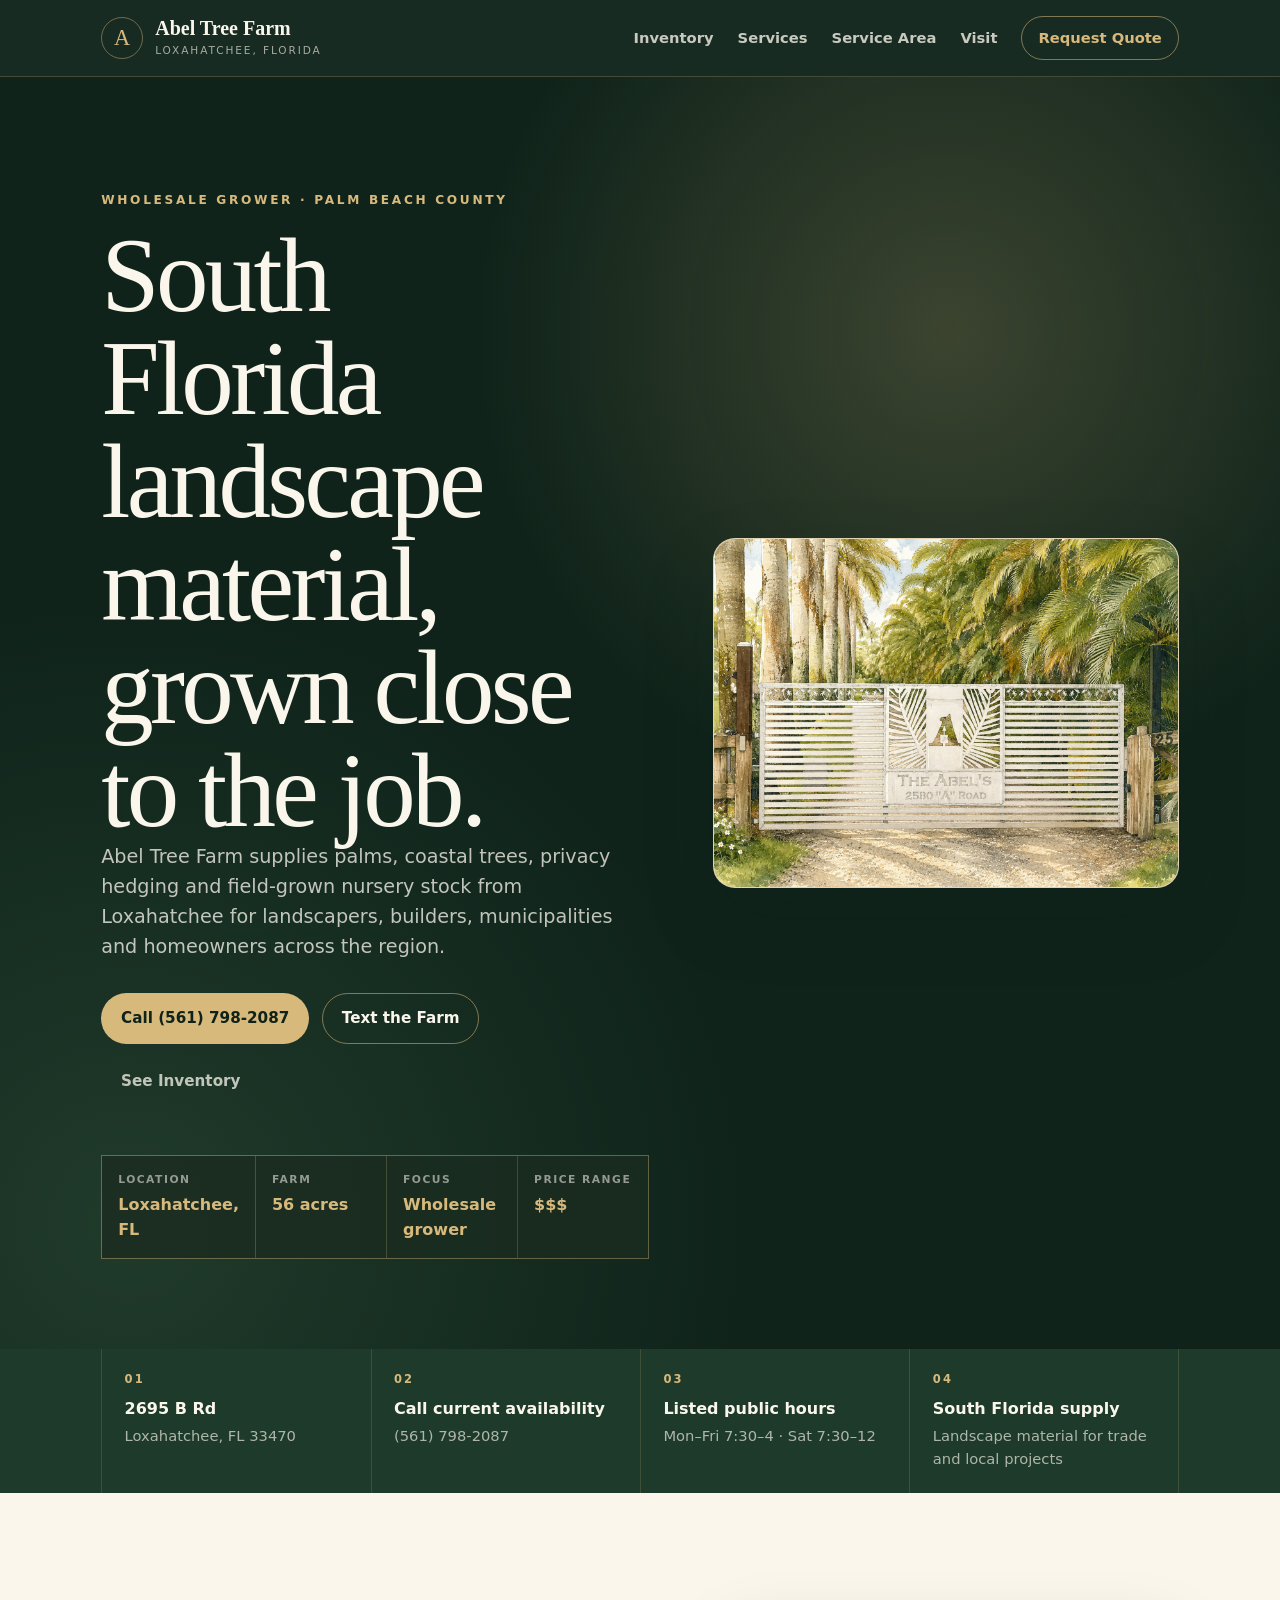
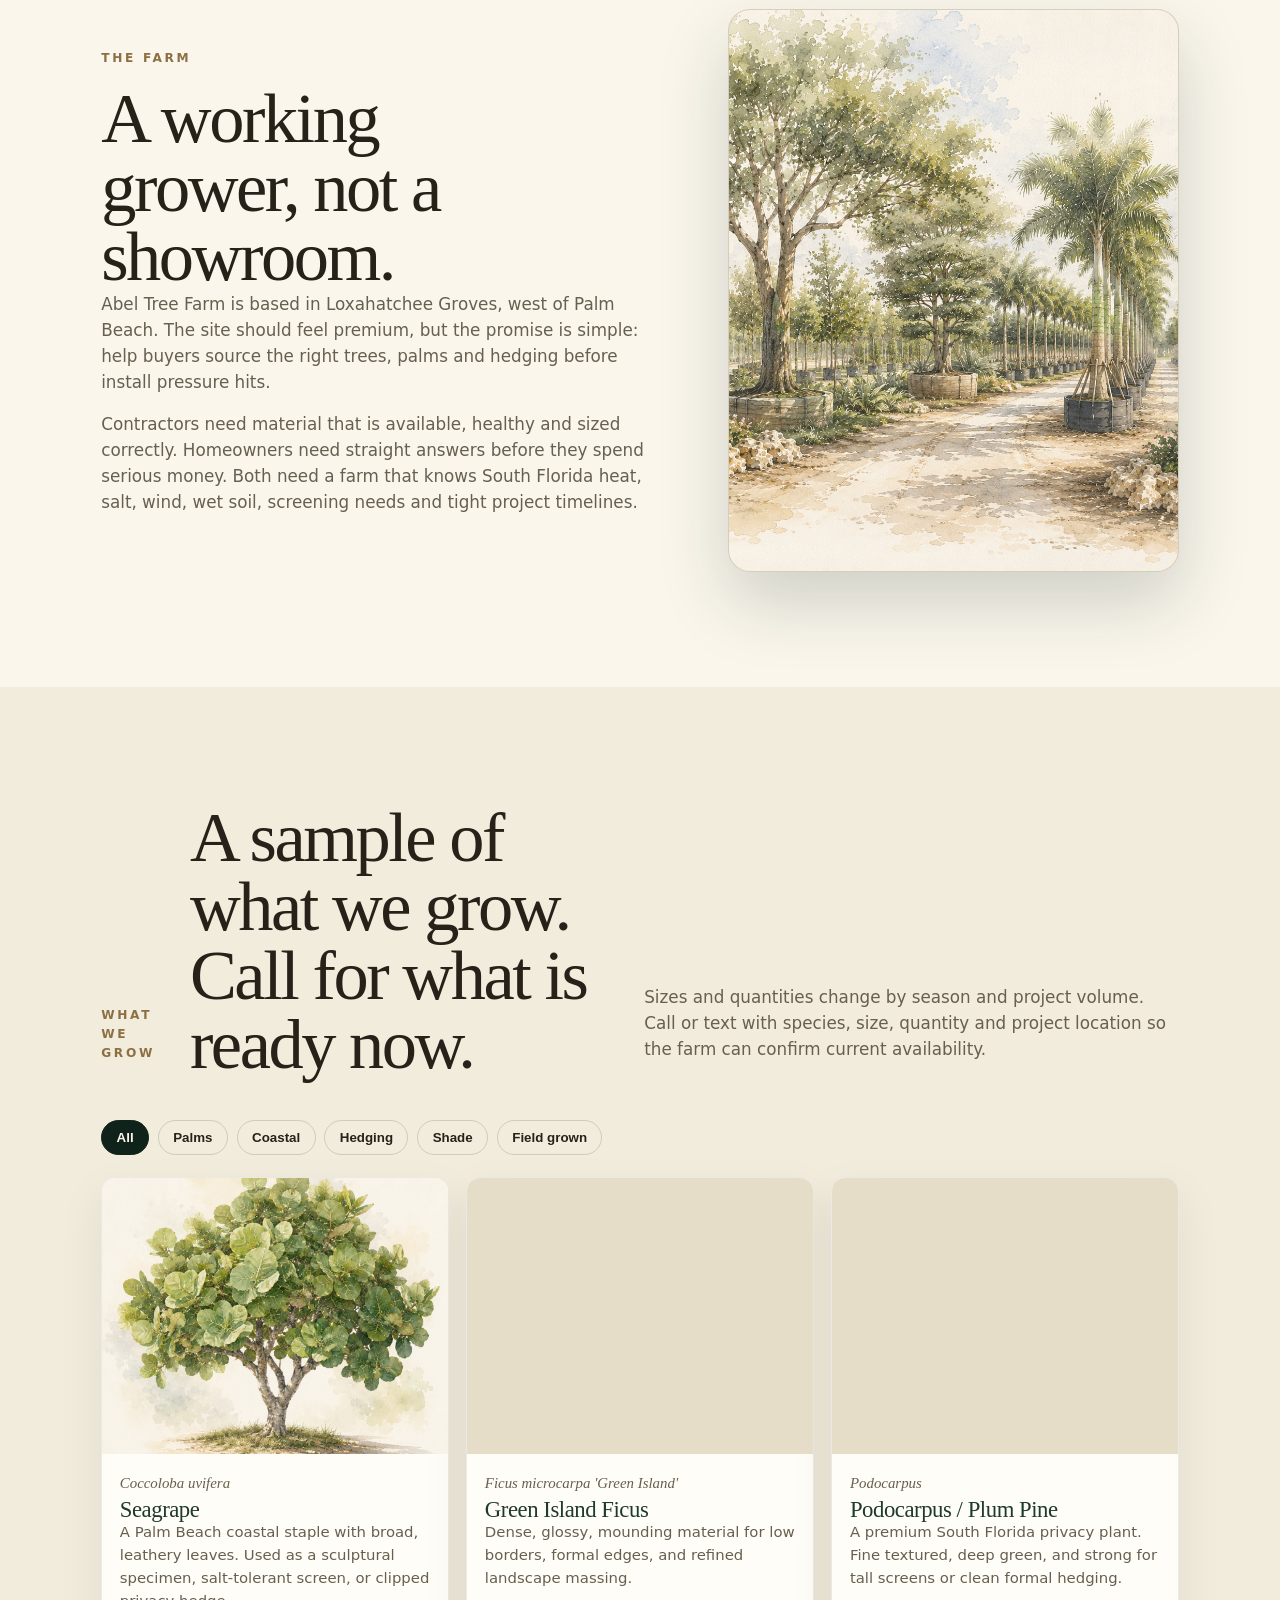
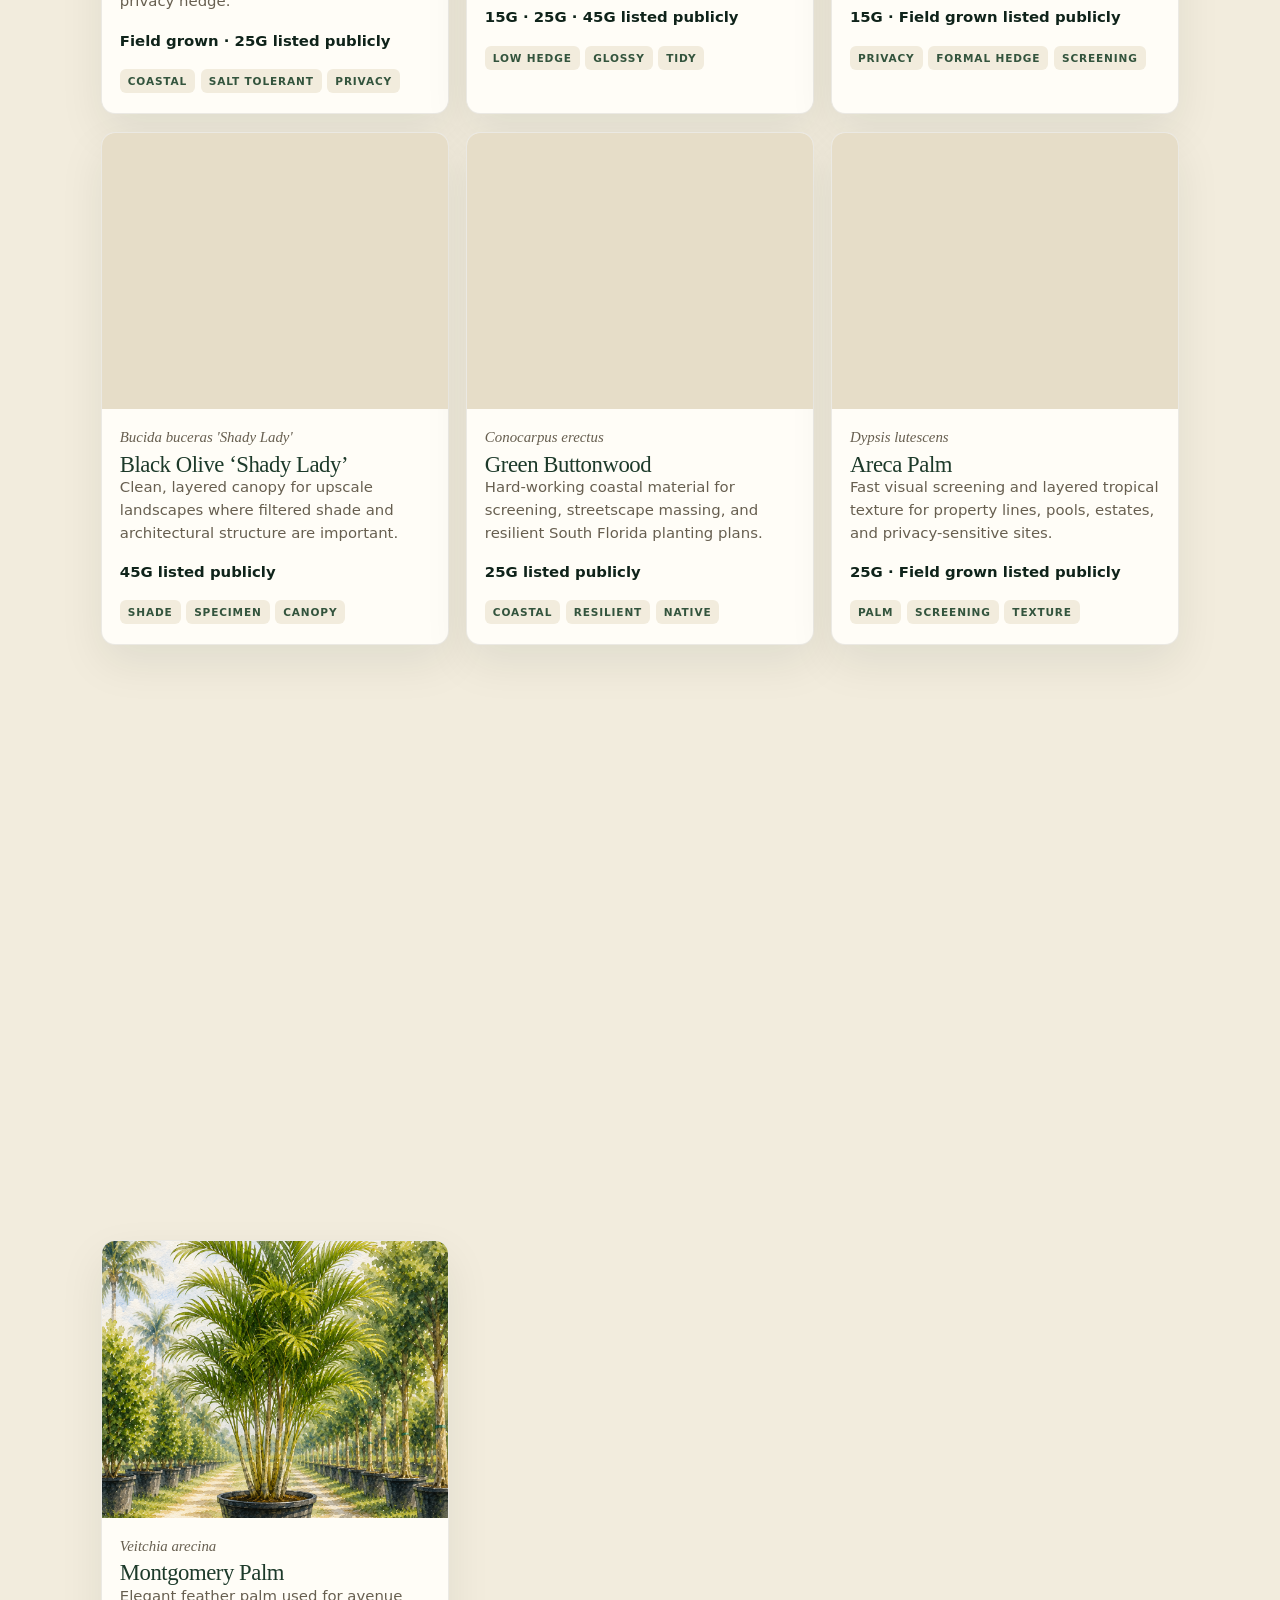
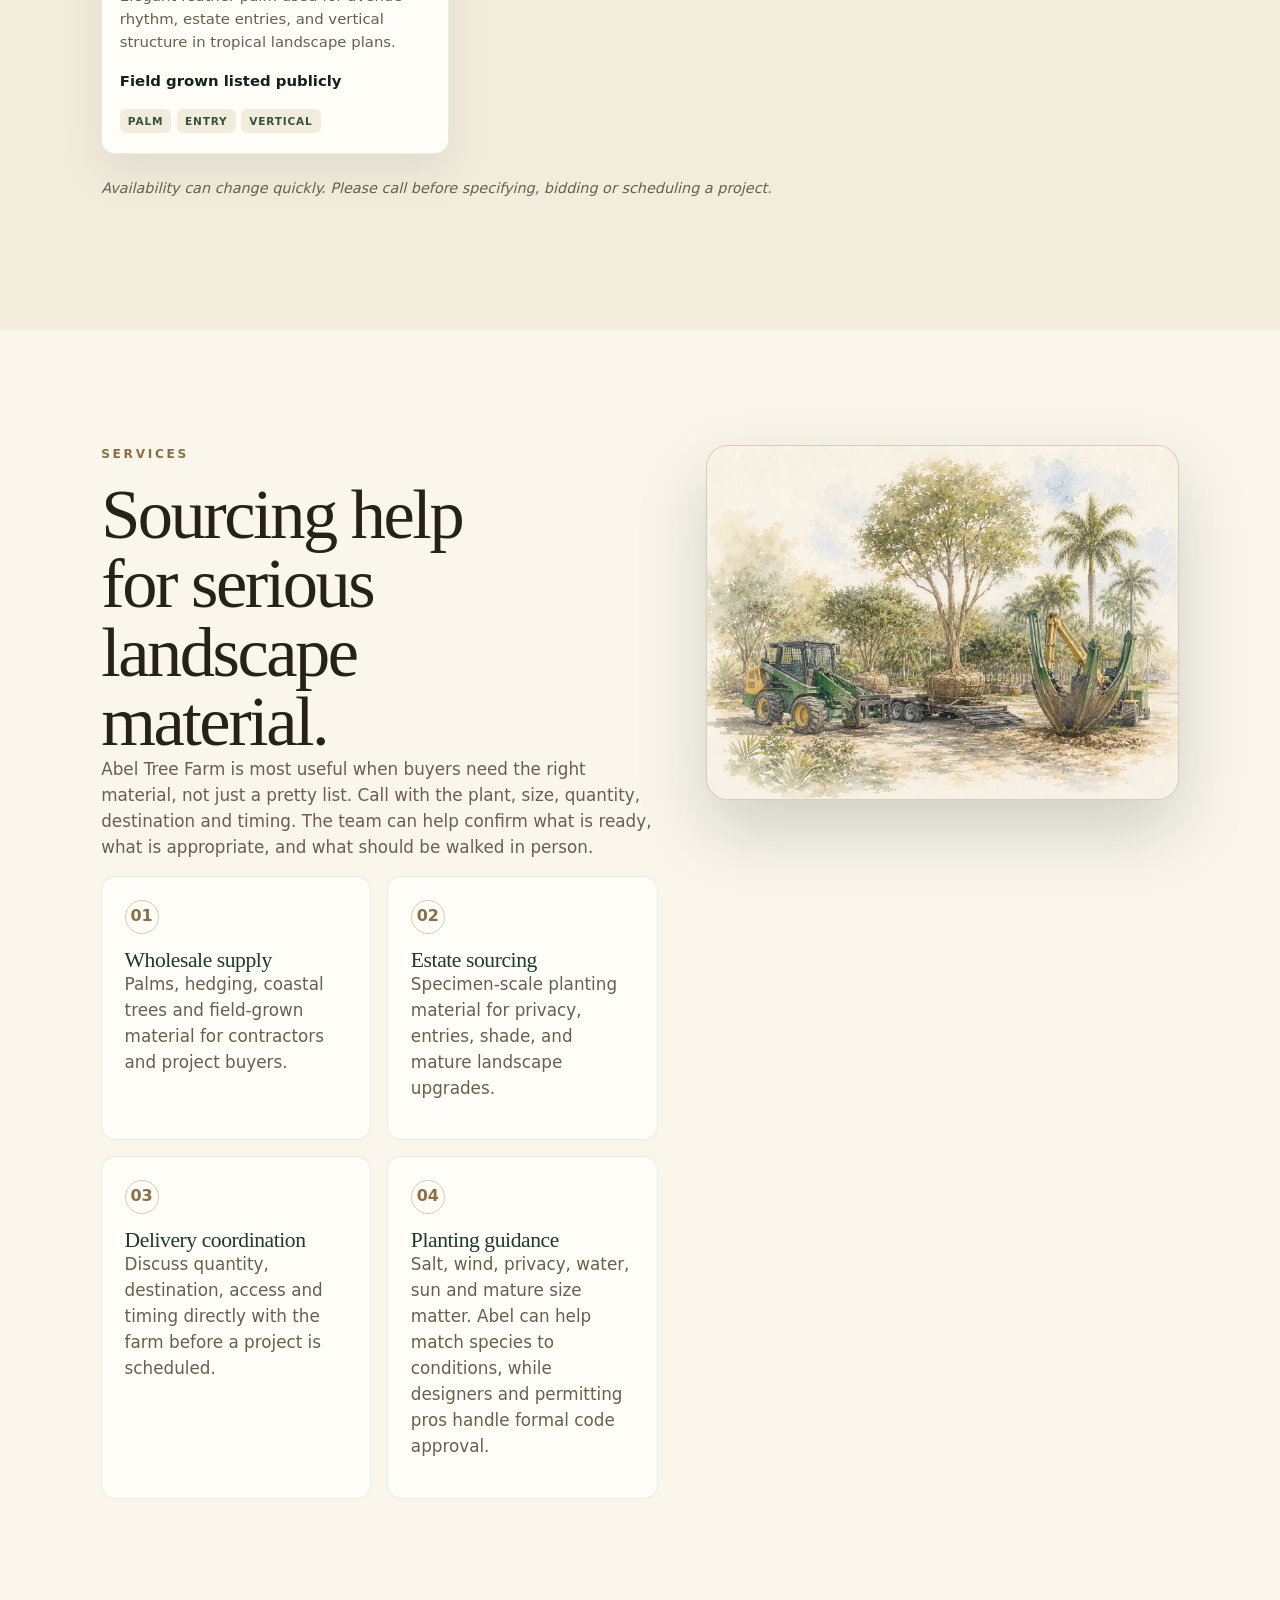
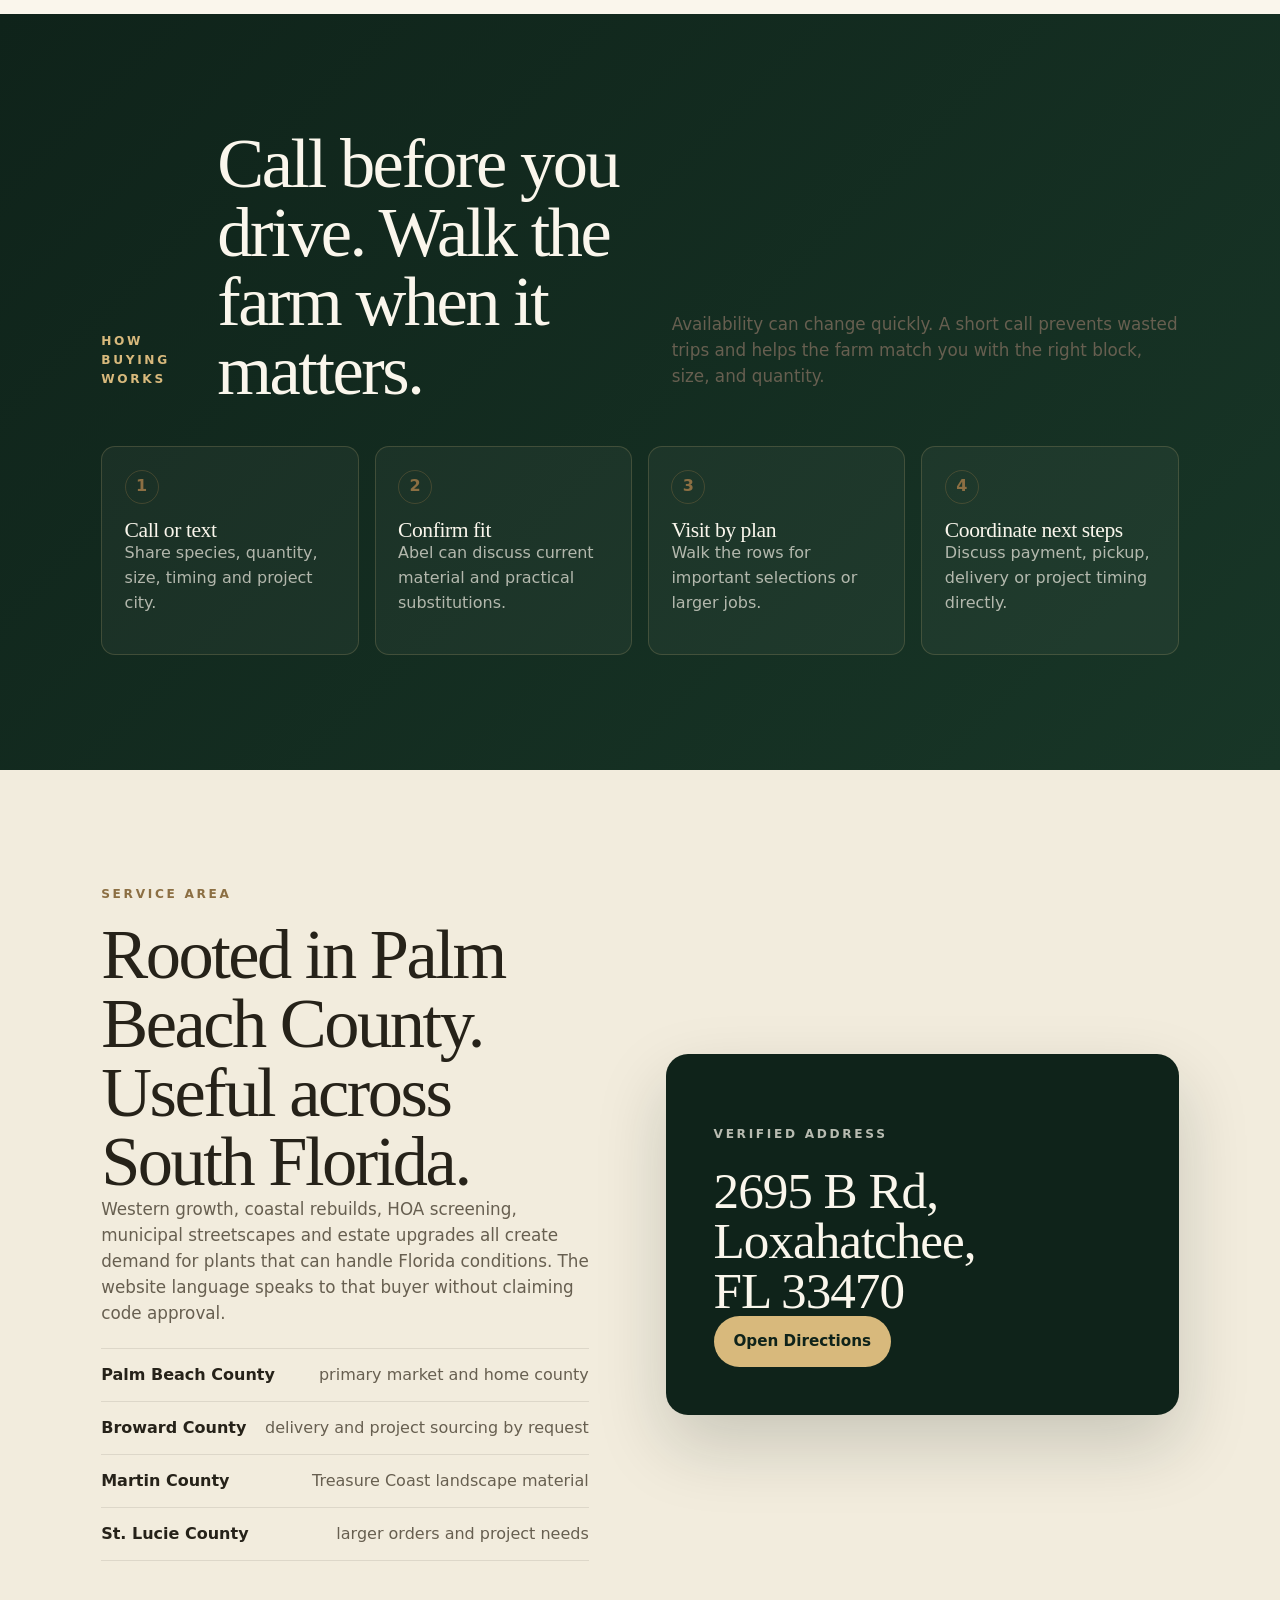
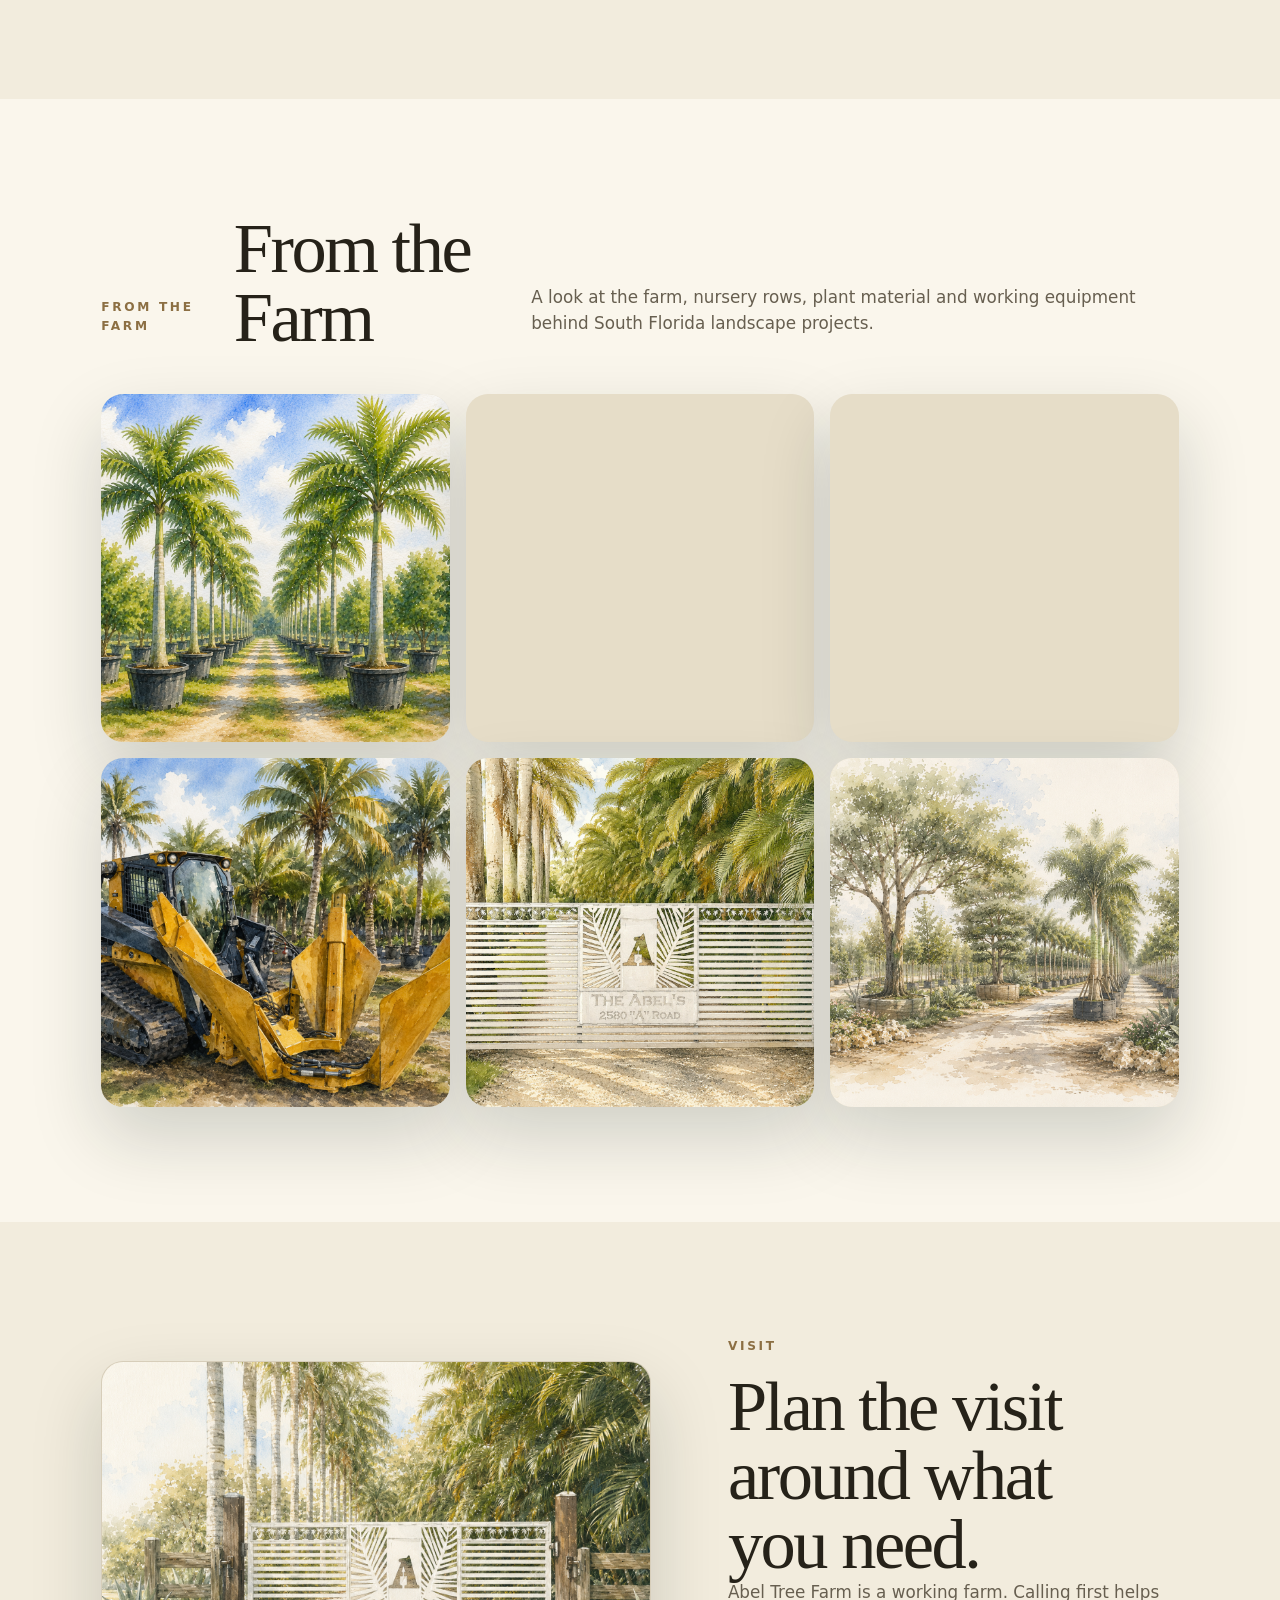
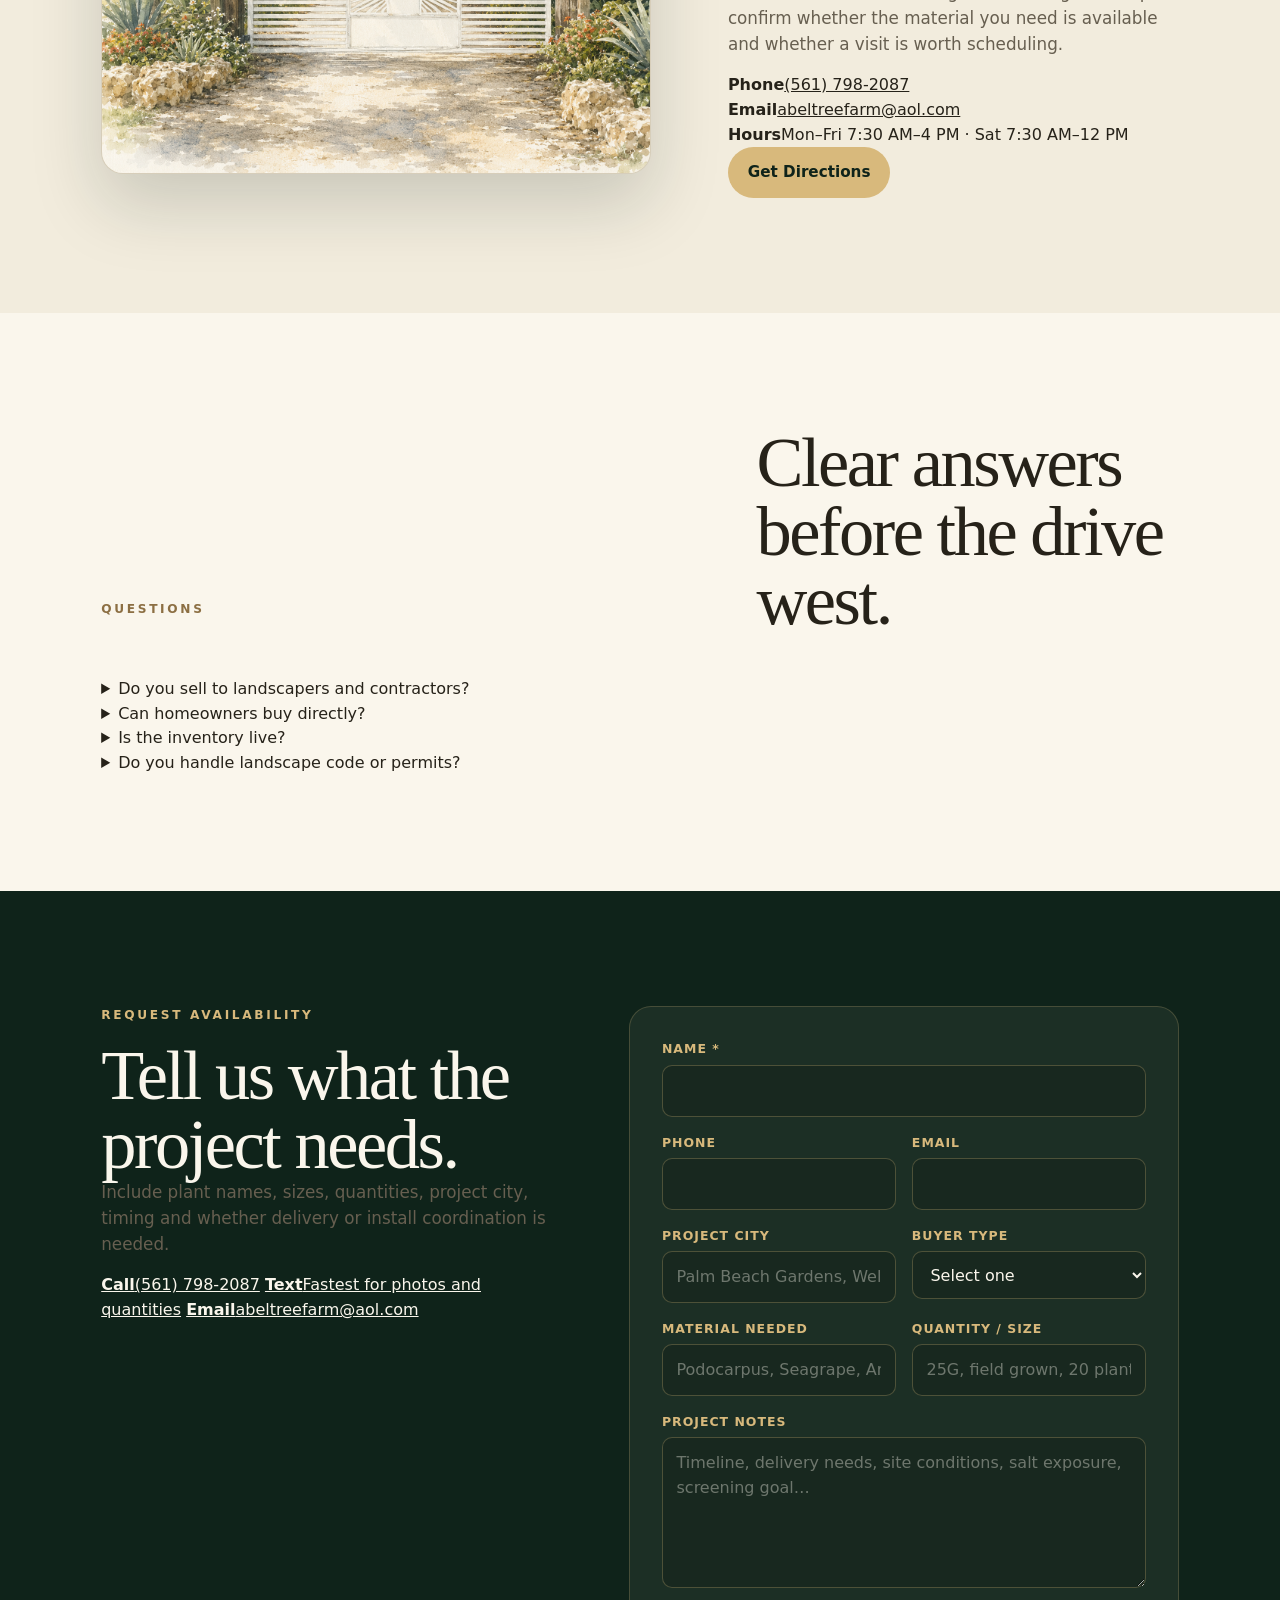
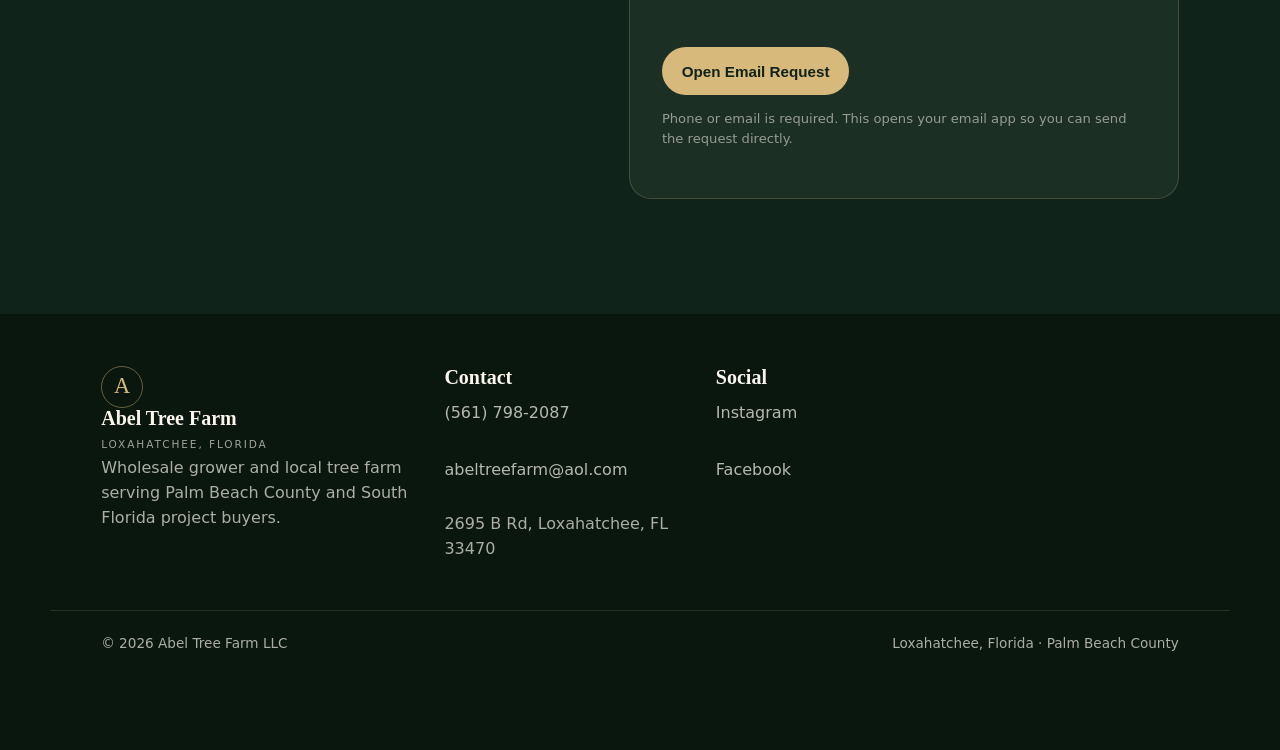
==== index.html @ f7f0ae2e "Update site with approved watercolor image set" ====
<!doctype html>
<html lang="en">
<head>
  <meta charset="utf-8">
  <meta name="viewport" content="width=device-width, initial-scale=1">
  <title>Abel Tree Farm | Wholesale Tree Farm & Landscape Material in Palm Beach County</title>
  <meta name="description" content="Abel Tree Farm is a Loxahatchee, Florida tree farm and wholesale grower supplying South Florida landscape material, palms, Seagrape, Podocarpus, Green Island Ficus, Buttonwood, Areca and more.">
  <meta name="theme-color" content="#0f231a">
  <link rel="canonical" href="https://www.abeltreefarm.com/">
  <meta property="og:type" content="website">
  <meta property="og:title" content="Abel Tree Farm — Wholesale Grower in Palm Beach County">
  <meta property="og:description" content="South Florida landscape material, field-grown trees, palms, privacy hedging and coastal planting stock from Loxahatchee, Florida.">
  <meta property="og:url" content="https://www.abeltreefarm.com/">
  <meta property="og:site_name" content="Abel Tree Farm">
  <meta property="og:image" content="https://www.abeltreefarm.com/images/draft-gallery-actual-gate-watercolor-v2.png">
  <meta property="og:image:width" content="1536">
  <meta property="og:image:height" content="1024">
  <meta name="twitter:card" content="summary_large_image">
  <link rel="icon" href="data:image/svg+xml,%3Csvg xmlns='http://www.w3.org/2000/svg' viewBox='0 0 64 64'%3E%3Crect width='64' height='64' rx='14' fill='%230f231a'/%3E%3Cpath d='M32 10c-8 8-10 17-7 25-6-4-13-2-17 3 7 1 12 5 14 10-7 0-13 4-16 10 10 1 18-2 24-8v10h5V50c6 6 14 9 24 8-3-6-9-10-16-10 2-5 7-9 14-10-4-5-11-7-17-3 3-8 1-17-8-25z' fill='%23d8b97c'/%3E%3C/svg%3E">
  <link rel="stylesheet" href="css/styles.css">
  <script type="application/ld+json">
[
  {
    "@context": "https://schema.org",
    "@type": "GardenStore",
    "name": "Abel Tree Farm",
    "legalName": "Abel Tree Farm LLC",
    "description": "Wholesale grower and local tree farm in Loxahatchee, Florida, supplying South Florida landscape material including palms, Seagrape, Green Island Ficus, Podocarpus, Black Olive, Buttonwood and other nursery stock. Call for current availability and sizes.",
    "url": "https://www.abeltreefarm.com/",
    "telephone": "+15617982087",
    "email": "abeltreefarm@aol.com",
    "priceRange": "$$$",
    "image": "https://www.abeltreefarm.com/images/draft-gallery-actual-gate-watercolor-v2.png",
    "address": {
      "@type": "PostalAddress",
      "streetAddress": "2695 B Rd",
      "addressLocality": "Loxahatchee",
      "addressRegion": "FL",
      "postalCode": "33470",
      "addressCountry": "US"
    },
    "geo": {
      "@type": "GeoCoordinates",
      "latitude": 26.716833,
      "longitude": -80.2914009
    },
    "openingHoursSpecification": [
      {
        "@type": "OpeningHoursSpecification",
        "dayOfWeek": [
          "Monday",
          "Tuesday",
          "Wednesday",
          "Thursday",
          "Friday"
        ],
        "opens": "07:30",
        "closes": "16:00"
      },
      {
        "@type": "OpeningHoursSpecification",
        "dayOfWeek": "Saturday",
        "opens": "07:30",
        "closes": "12:00"
      }
    ],
    "areaServed": [
      "Palm Beach County",
      "Broward County",
      "Martin County",
      "St. Lucie County",
      "South Florida"
    ],
    "sameAs": [
      "https://instagram.com/abeltreefarm",
      "https://www.facebook.com/profile.php?id=100066695918594"
    ]
  },
  {
    "@context": "https://schema.org",
    "@type": "FAQPage",
    "mainEntity": [
      {
        "@type": "Question",
        "name": "Do you sell to landscapers and contractors?",
        "acceptedAnswer": {
          "@type": "Answer",
          "text": "Yes. Abel Tree Farm is positioned for trade buyers who need reliable South Florida landscape material, field-grown stock, hedging and palms. Call with species, size, quantity and project location for current availability."
        }
      },
      {
        "@type": "Question",
        "name": "Can homeowners buy directly from Abel Tree Farm?",
        "acceptedAnswer": {
          "@type": "Answer",
          "text": "Homeowners can call the farm to discuss what they need and schedule a visit. Availability changes by season and project volume."
        }
      },
      {
        "@type": "Question",
        "name": "What areas do you serve?",
        "acceptedAnswer": {
          "@type": "Answer",
          "text": "The farm is based in Palm Beach County and serves Palm Beach, Broward, Martin and St. Lucie counties. Larger orders may be discussed directly with the farm."
        }
      },
      {
        "@type": "Question",
        "name": "Is the inventory on the website live?",
        "acceptedAnswer": {
          "@type": "Answer",
          "text": "No. The website shows representative publicly listed material and categories. Current sizes, quantities and pricing should be confirmed by phone before planning an install."
        }
      }
    ]
  }
]
  </script>
</head>
<body>
  <a class="skip" href="#main">Skip to content</a>
  <header class="site-header" data-header>
    <div class="nav-shell">
      <a class="brand" href="#top" aria-label="Abel Tree Farm home">
        <span class="brand-mark" aria-hidden="true">A</span>
        <span><strong>Abel Tree Farm</strong><small>Loxahatchee, Florida</small></span>
      </a>
      <button class="menu-toggle" type="button" aria-expanded="false" aria-controls="primary-menu"><span></span><span></span><span></span><span class="sr-only">Menu</span></button>
      <nav id="primary-menu" class="primary-nav" aria-label="Primary navigation">
        <a href="#grow">Inventory</a>
        <a href="#services">Services</a>
        <a href="#area">Service Area</a>
        <a href="#visit">Visit</a>
        <a href="#contact" class="nav-cta">Request Quote</a>
      </nav>
    </div>
  </header>

  <main id="main">
    <section id="top" class="hero section-dark">
      <div class="container hero-grid">
        <div class="hero-copy reveal">
          <p class="eyebrow">Wholesale grower · Palm Beach County</p>
          <h1>South Florida landscape material, grown close to the job.</h1>
          <p class="lede">Abel Tree Farm supplies palms, coastal trees, privacy hedging and field-grown nursery stock from Loxahatchee for landscapers, builders, municipalities and homeowners across the region.</p>
          <div class="cta-row">
            <a class="btn btn-primary" href="tel:+15617982087">Call (561) 798-2087</a>
            <a class="btn btn-outline" href="sms:+15617982087">Text the Farm</a>
            <a class="btn btn-quiet" href="#grow">See Inventory</a>
          </div>
          <dl class="hero-facts" aria-label="Farm facts">
            <div><dt>Location</dt><dd>Loxahatchee, FL</dd></div>
            <div><dt>Farm</dt><dd>56 acres</dd></div>
            <div><dt>Focus</dt><dd>Wholesale grower</dd></div>
            <div><dt>Price range</dt><dd>$$$</dd></div>
          </dl>
        </div>
        <figure class="hero-art reveal">
          <img src="images/draft-gallery-actual-gate-watercolor-v2.png" width="1536" height="1024" alt="Abel Tree Farm entrance gate surrounded by palms and tropical nursery foliage." fetchpriority="high" decoding="async">
        </figure>
      </div>
    </section>

    <section class="proof-strip" aria-label="Verified business details">
      <div class="container proof-grid">
        <div class="proof-item reveal"><span>01</span><strong>2695 B Rd</strong><p>Loxahatchee, FL 33470</p></div>
        <div class="proof-item reveal"><span>02</span><strong>Call current availability</strong><p>(561) 798-2087</p></div>
        <div class="proof-item reveal"><span>03</span><strong>Listed public hours</strong><p>Mon–Fri 7:30–4 · Sat 7:30–12</p></div>
        <div class="proof-item reveal"><span>04</span><strong>South Florida supply</strong><p>Landscape material for trade and local projects</p></div>
      </div>
    </section>

    <section id="farm" class="section-light">
      <div class="container split">
        <div class="copy-block reveal">
          <p class="eyebrow">The Farm</p>
          <h2>A working grower, not a showroom.</h2>
          <p>Abel Tree Farm is based in Loxahatchee Groves, west of Palm Beach. The site should feel premium, but the promise is simple: help buyers source the right trees, palms and hedging before install pressure hits.</p>
          <p>Contractors need material that is available, healthy and sized correctly. Homeowners need straight answers before they spend serious money. Both need a farm that knows South Florida heat, salt, wind, wet soil, screening needs and tight project timelines.</p>
        </div>
        <figure class="image-plate reveal">
          <img src="images/draft-about-field-grown-rows-watercolor-v1.png" width="1536" height="1024" alt="Field-grown tree rows at Abel Tree Farm in South Florida." loading="lazy" decoding="async">
        </figure>
      </div>
    </section>

    <section id="grow" class="section-paper inventory-section">
      <div class="container">
        <div class="section-head reveal">
          <p class="eyebrow">What We Grow</p>
          <h2>A sample of what we grow. Call for what is ready now.</h2>
          <p class="lede">Sizes and quantities change by season and project volume. Call or text with species, size, quantity and project location so the farm can confirm current availability.</p>
        </div>
        <div class="filters reveal" role="group" aria-label="Filter inventory by type">
          <button type="button" class="chip is-active" data-filter="all" aria-pressed="true">All</button>
          <button type="button" class="chip" data-filter="palms" aria-pressed="false">Palms</button>
          <button type="button" class="chip" data-filter="coastal" aria-pressed="false">Coastal</button>
          <button type="button" class="chip" data-filter="hedging" aria-pressed="false">Hedging</button>
          <button type="button" class="chip" data-filter="shade" aria-pressed="false">Shade</button>
          <button type="button" class="chip" data-filter="fieldgrown" aria-pressed="false">Field grown</button>
        </div>
        <div class="inventory-grid" id="inventoryGrid">
          <article class="inventory-card reveal" data-cat="coastal fieldgrown">
            <figure class="plant-art">
              <img src="images/draft-inventory-seagrape-watercolor-v1.png" width="1536" height="1024" alt="Seagrape material for Abel Tree Farm inventory." loading="lazy" decoding="async">
            </figure>
            <div class="inventory-copy">
              <p class="latin">Coccoloba uvifera</p>
              <h3>Seagrape</h3>
              <p>A Palm Beach coastal staple with broad, leathery leaves. Used as a sculptural specimen, salt-tolerant screen, or clipped privacy hedge.</p>
              <p class="sizes">Field grown · 25G listed publicly</p>
              <div class="tags"><span>Coastal</span><span>Salt tolerant</span><span>Privacy</span></div>
            </div>
          </article>
          <article class="inventory-card reveal" data-cat="hedging container">
            <figure class="plant-art">
              <img src="images/draft-inventory-green-island-ficus-watercolor-v1.png" width="1536" height="1024" alt="Green Island Ficus material for Abel Tree Farm inventory." loading="lazy" decoding="async">
            </figure>
            <div class="inventory-copy">
              <p class="latin">Ficus microcarpa 'Green Island'</p>
              <h3>Green Island Ficus</h3>
              <p>Dense, glossy, mounding material for low borders, formal edges, and refined landscape massing.</p>
              <p class="sizes">15G · 25G · 45G listed publicly</p>
              <div class="tags"><span>Low hedge</span><span>Glossy</span><span>Tidy</span></div>
            </div>
          </article>
          <article class="inventory-card reveal" data-cat="hedging fieldgrown">
            <figure class="plant-art">
              <img src="images/draft-inventory-podocarpus-watercolor-v1.png" width="1536" height="1024" alt="Podocarpus and Plum Pine material for Abel Tree Farm inventory." loading="lazy" decoding="async">
            </figure>
            <div class="inventory-copy">
              <p class="latin">Podocarpus</p>
              <h3>Podocarpus / Plum Pine</h3>
              <p>A premium South Florida privacy plant. Fine textured, deep green, and strong for tall screens or clean formal hedging.</p>
              <p class="sizes">15G · Field grown listed publicly</p>
              <div class="tags"><span>Privacy</span><span>Formal hedge</span><span>Screening</span></div>
            </div>
          </article>
          <article class="inventory-card reveal" data-cat="shade container">
            <figure class="plant-art">
              <img src="images/draft-inventory-black-olive-shady-lady-watercolor-v1.png" width="1536" height="1024" alt="Black Olive Shady Lady material for Abel Tree Farm inventory." loading="lazy" decoding="async">
            </figure>
            <div class="inventory-copy">
              <p class="latin">Bucida buceras 'Shady Lady'</p>
              <h3>Black Olive ‘Shady Lady’</h3>
              <p>Clean, layered canopy for upscale landscapes where filtered shade and architectural structure are important.</p>
              <p class="sizes">45G listed publicly</p>
              <div class="tags"><span>Shade</span><span>Specimen</span><span>Canopy</span></div>
            </div>
          </article>
          <article class="inventory-card reveal" data-cat="coastal fieldgrown">
            <figure class="plant-art">
              <img src="images/draft-inventory-green-buttonwood-watercolor-v1.png" width="1536" height="1024" alt="Green Buttonwood material for Abel Tree Farm inventory." loading="lazy" decoding="async">
            </figure>
            <div class="inventory-copy">
              <p class="latin">Conocarpus erectus</p>
              <h3>Green Buttonwood</h3>
              <p>Hard-working coastal material for screening, streetscape massing, and resilient South Florida planting plans.</p>
              <p class="sizes">25G listed publicly</p>
              <div class="tags"><span>Coastal</span><span>Resilient</span><span>Native</span></div>
            </div>
          </article>
          <article class="inventory-card reveal" data-cat="palms fieldgrown">
            <figure class="plant-art">
              <img src="images/draft-inventory-areca-palm-watercolor-v1.png" width="1536" height="1024" alt="Areca Palm material for Abel Tree Farm inventory." loading="lazy" decoding="async">
            </figure>
            <div class="inventory-copy">
              <p class="latin">Dypsis lutescens</p>
              <h3>Areca Palm</h3>
              <p>Fast visual screening and layered tropical texture for property lines, pools, estates, and privacy-sensitive sites.</p>
              <p class="sizes">25G · Field grown listed publicly</p>
              <div class="tags"><span>Palm</span><span>Screening</span><span>Texture</span></div>
            </div>
          </article>
          <article class="inventory-card reveal" data-cat="shade fieldgrown container">
            <figure class="plant-art">
              <img src="images/draft-inventory-ficus-nitida-watercolor-v1.png" width="1536" height="1024" alt="Ficus nitida and Indian Laurel material for Abel Tree Farm inventory." loading="lazy" decoding="async">
            </figure>
            <div class="inventory-copy">
              <p class="latin">Ficus microcarpa</p>
              <h3>Ficus nitida / Indian Laurel</h3>
              <p>Strong, dense landscape material for large screening, clipped structure, and mature shade where conditions are appropriate.</p>
              <p class="sizes">25G · 45G · 100G · Field grown listed publicly</p>
              <div class="tags"><span>Screening</span><span>Shade</span><span>Field grown</span></div>
            </div>
          </article>
          <article class="inventory-card reveal" data-cat="hedging container">
            <figure class="plant-art">
              <img src="images/draft-inventory-schefflera-gold-capella-watercolor-v1.png" width="1536" height="1024" alt="Schefflera Gold Capella material for Abel Tree Farm inventory." loading="lazy" decoding="async">
            </figure>
            <div class="inventory-copy">
              <p class="latin">Schefflera arboricola 'Gold Capella'</p>
              <h3>Schefflera ‘Gold Capella’</h3>
              <p>Bright variegated foliage for massing, accents, and durable South Florida landscape color.</p>
              <p class="sizes">15G listed publicly</p>
              <div class="tags"><span>Color</span><span>Accent</span><span>Container</span></div>
            </div>
          </article>
          <article class="inventory-card reveal" data-cat="hedging container">
            <figure class="plant-art">
              <img src="images/draft-inventory-schefflera-green-watercolor-v1.png" width="1536" height="1024" alt="Schefflera Green material for Abel Tree Farm inventory." loading="lazy" decoding="async">
            </figure>
            <div class="inventory-copy">
              <p class="latin">Schefflera arboricola 'Green'</p>
              <h3>Schefflera ‘Green’</h3>
              <p>Dense green foliage for compact hedging, foundation massing, and reliable tropical texture.</p>
              <p class="sizes">7G listed publicly</p>
              <div class="tags"><span>Hedging</span><span>Foundation</span><span>Green</span></div>
            </div>
          </article>
          <article class="inventory-card reveal" data-cat="palms fieldgrown">
            <figure class="plant-art">
              <img src="images/draft-inventory-montgomery-palm-watercolor-v1.png" width="1536" height="1024" alt="Montgomery Palm material for Abel Tree Farm inventory." loading="lazy" decoding="async">
            </figure>
            <div class="inventory-copy">
              <p class="latin">Veitchia arecina</p>
              <h3>Montgomery Palm</h3>
              <p>Elegant feather palm used for avenue rhythm, estate entries, and vertical structure in tropical landscape plans.</p>
              <p class="sizes">Field grown listed publicly</p>
              <div class="tags"><span>Palm</span><span>Entry</span><span>Vertical</span></div>
            </div>
          </article>
        </div>
        <p class="micro-copy reveal">Availability can change quickly. Please call before specifying, bidding or scheduling a project.</p>
      </div>
    </section>

    <section id="services" class="section-light">
      <div class="container service-layout">
        <div class="copy-block reveal">
          <p class="eyebrow">Services</p>
          <h2>Sourcing help for serious landscape material.</h2>
          <p>Abel Tree Farm is most useful when buyers need the right material, not just a pretty list. Call with the plant, size, quantity, destination and timing. The team can help confirm what is ready, what is appropriate, and what should be walked in person.</p>
          <div class="service-cards">
            <article class="service-card reveal"><span>01</span><h3>Wholesale supply</h3><p>Palms, hedging, coastal trees and field-grown material for contractors and project buyers.</p></article>
            <article class="service-card reveal"><span>02</span><h3>Estate sourcing</h3><p>Specimen-scale planting material for privacy, entries, shade, and mature landscape upgrades.</p></article>
            <article class="service-card reveal"><span>03</span><h3>Delivery coordination</h3><p>Discuss quantity, destination, access and timing directly with the farm before a project is scheduled.</p></article>
            <article class="service-card reveal"><span>04</span><h3>Planting guidance</h3><p>Salt, wind, privacy, water, sun and mature size matter. Abel can help match species to conditions, while designers and permitting pros handle formal code approval.</p></article>
          </div>
        </div>
        <figure class="image-plate wide reveal">
          <img src="images/draft-service-install-equipment-watercolor-v1.png" width="1536" height="1024" alt="Large landscape material and nursery equipment prepared for delivery and installation." loading="lazy" decoding="async">
        </figure>
      </div>
    </section>

    <section class="section-dark buying">
      <div class="container">
        <div class="section-head reveal">
          <p class="eyebrow">How Buying Works</p>
          <h2>Call before you drive. Walk the farm when it matters.</h2>
          <p class="lede">Availability can change quickly. A short call prevents wasted trips and helps the farm match you with the right block, size, and quantity.</p>
        </div>
        <div class="steps">
          <div class="step reveal"><span>1</span><h3>Call or text</h3><p>Share species, quantity, size, timing and project city.</p></div>
          <div class="step reveal"><span>2</span><h3>Confirm fit</h3><p>Abel can discuss current material and practical substitutions.</p></div>
          <div class="step reveal"><span>3</span><h3>Visit by plan</h3><p>Walk the rows for important selections or larger jobs.</p></div>
          <div class="step reveal"><span>4</span><h3>Coordinate next steps</h3><p>Discuss payment, pickup, delivery or project timing directly.</p></div>
        </div>
      </div>
    </section>

    <section id="area" class="section-paper">
      <div class="container split reverse">
        <div class="copy-block reveal">
          <p class="eyebrow">Service Area</p>
          <h2>Rooted in Palm Beach County. Useful across South Florida.</h2>
          <p>Western growth, coastal rebuilds, HOA screening, municipal streetscapes and estate upgrades all create demand for plants that can handle Florida conditions. The website language speaks to that buyer without claiming code approval.</p>
          <ul class="county-list">
            <li><strong>Palm Beach County</strong><span>primary market and home county</span></li>
            <li><strong>Broward County</strong><span>delivery and project sourcing by request</span></li>
            <li><strong>Martin County</strong><span>Treasure Coast landscape material</span></li>
            <li><strong>St. Lucie County</strong><span>larger orders and project needs</span></li>
          </ul>
        </div>
        <div class="area-card reveal">
          <p class="eyebrow">Verified address</p>
          <h3>2695 B Rd, Loxahatchee, FL 33470</h3>
          <a class="btn btn-primary" href="https://www.google.com/maps/dir/?api=1&destination=2695+B+Rd,+Loxahatchee,+FL+33470" target="_blank" rel="noopener">Open Directions</a>
        </div>
      </div>
    </section>

    <section id="feed" class="section-light gallery-section">
      <div class="container">
        <div class="section-head reveal">
          <p class="eyebrow">From the Farm</p>
          <h2>From the Farm</h2>
          <p class="lede">A look at the farm, nursery rows, plant material and working equipment behind South Florida landscape projects.</p>
        </div>
        <div class="gallery-grid">
          <figure class="gallery-tile reveal">
            <img src="images/draft-gallery-palm-avenue-watercolor-v1.png" width="1536" height="1024" alt="Palm avenue and nursery rows at a South Florida tree farm." loading="lazy" decoding="async">
          </figure>
          <figure class="gallery-tile reveal">
            <img src="images/draft-gallery-shade-tree-rows-watercolor-v1.png" width="1536" height="1024" alt="Shade tree rows and specimen material at a South Florida nursery." loading="lazy" decoding="async">
          </figure>
          <figure class="gallery-tile reveal">
            <img src="images/draft-gallery-equipment-operations-watercolor-v1.png" width="1536" height="1024" alt="Nursery equipment moving container trees between farm rows." loading="lazy" decoding="async">
          </figure>
          <figure class="gallery-tile reveal">
            <img src="images/draft-gallery-john-deere-333p-tree-spade-watercolor-v1.png" width="1536" height="1024" alt="Compact skid steer with tree spade attachment in a palm nursery setting." loading="lazy" decoding="async">
          </figure>
          <figure class="gallery-tile reveal">
            <img src="images/draft-gallery-actual-gate-watercolor-v2.png" width="1536" height="1024" alt="Abel Tree Farm gate with palms and tropical foliage." loading="lazy" decoding="async">
          </figure>
          <figure class="gallery-tile reveal">
            <img src="images/draft-about-field-grown-rows-watercolor-v1.png" width="1536" height="1024" alt="Field-grown rows and farm detail at Abel Tree Farm." loading="lazy" decoding="async">
          </figure>
        </div>
      </div>
    </section>

    <section id="visit" class="section-paper">
      <div class="container split">
        <figure class="image-plate wide reveal">
          <img src="images/draft-visit-gate-watercolor-v1.png" width="1536" height="1024" alt="Tree farm entrance and nursery rows for a planned visit." loading="lazy" decoding="async">
        </figure>
        <div class="copy-block reveal">
          <p class="eyebrow">Visit</p>
          <h2>Plan the visit around what you need.</h2>
          <p>Abel Tree Farm is a working farm. Calling first helps confirm whether the material you need is available and whether a visit is worth scheduling.</p>
          <div class="contact-list">
            <div><strong>Phone</strong><span><a href="tel:+15617982087">(561) 798-2087</a></span></div>
            <div><strong>Email</strong><span><a href="mailto:abeltreefarm@aol.com">abeltreefarm@aol.com</a></span></div>
            <div><strong>Hours</strong><span>Mon–Fri 7:30 AM–4 PM · Sat 7:30 AM–12 PM</span></div>
          </div>
          <a class="btn btn-primary" href="https://www.google.com/maps/dir/?api=1&destination=2695+B+Rd,+Loxahatchee,+FL+33470" target="_blank" rel="noopener">Get Directions</a>
        </div>
      </div>
    </section>

    <section class="section-light faq">
      <div class="container">
        <div class="section-head reveal"><p class="eyebrow">Questions</p><h2>Clear answers before the drive west.</h2></div>
        <div class="faq-list">
          <details class="reveal"><summary>Do you sell to landscapers and contractors?</summary><p>Yes. Call with species, size, quantity, project location and timing so the farm can confirm current availability.</p></details>
          <details class="reveal"><summary>Can homeowners buy directly?</summary><p>Homeowners should call first. The farm can discuss what is needed and whether a visit makes sense.</p></details>
          <details class="reveal"><summary>Is the inventory live?</summary><p>No. Inventory changes by season and project volume. The website shows representative publicly listed material and categories; confirm live quantities by phone.</p></details>
          <details class="reveal"><summary>Do you handle landscape code or permits?</summary><p>No claim is made here. Abel can help source material suited to South Florida conditions. Landscape architects, contractors and permitting professionals handle formal code compliance.</p></details>
        </div>
      </div>
    </section>

    <section id="contact" class="section-dark contact-section">
      <div class="container contact-grid">
        <div class="copy-block reveal">
          <p class="eyebrow">Request Availability</p>
          <h2>Tell us what the project needs.</h2>
          <p class="lede">Include plant names, sizes, quantities, project city, timing and whether delivery or install coordination is needed.</p>
          <div class="direct-actions">
            <a href="tel:+15617982087"><strong>Call</strong><span>(561) 798-2087</span></a>
            <a href="sms:+15617982087"><strong>Text</strong><span>Fastest for photos and quantities</span></a>
            <a href="mailto:abeltreefarm@aol.com"><strong>Email</strong><span>abeltreefarm@aol.com</span></a>
          </div>
        </div>
        <form class="quote-form reveal" id="quoteForm" name="quote" action="mailto:abeltreefarm@aol.com" novalidate>
          <div class="field"><label for="name">Name <span aria-hidden="true">*</span></label><input id="name" name="name" type="text" autocomplete="name" required></div>
          <div class="form-row">
            <div class="field"><label for="phone">Phone</label><input id="phone" name="phone" type="tel" inputmode="tel" autocomplete="tel"></div>
            <div class="field"><label for="email">Email</label><input id="email" name="email" type="email" autocomplete="email"></div>
          </div>
          <div class="form-row">
            <div class="field"><label for="city">Project city</label><input id="city" name="projectCity" type="text" autocomplete="address-level2" placeholder="Palm Beach Gardens, Wellington…"></div>
            <div class="field"><label for="buyer">Buyer type</label><select id="buyer" name="customerType"><option value="">Select one</option><option>Landscaper / contractor</option><option>Builder / developer</option><option>Municipality</option><option>Estate manager</option><option>Homeowner</option></select></div>
          </div>
          <div class="form-row">
            <div class="field"><label for="species">Material needed</label><input id="species" name="species" type="text" placeholder="Podocarpus, Seagrape, Areca…"></div>
            <div class="field"><label for="quantity">Quantity / size</label><input id="quantity" name="quantity" type="text" placeholder="25G, field grown, 20 plants…"></div>
          </div>
          <div class="field"><label for="message">Project notes</label><textarea id="message" name="message" rows="5" placeholder="Timeline, delivery needs, site conditions, salt exposure, screening goal…"></textarea></div>
          <p class="form-error" id="formError" role="alert"></p>
          <button class="btn btn-primary" type="submit">Open Email Request</button>
          <p class="form-note">Phone or email is required. This opens your email app so you can send the request directly.</p>
          <div class="form-status" id="formStatus" role="status" aria-live="polite"></div>
        </form>
      </div>
    </section>
  </main>

  <footer class="site-footer">
    <div class="container footer-grid">
      <div><a class="brand" href="#top"><span class="brand-mark">A</span><span><strong>Abel Tree Farm</strong><small>Loxahatchee, Florida</small></span></a><p>Wholesale grower and local tree farm serving Palm Beach County and South Florida project buyers.</p></div>
      <div><strong>Contact</strong><p><a href="tel:+15617982087">(561) 798-2087</a><br><a href="mailto:abeltreefarm@aol.com">abeltreefarm@aol.com</a><br>2695 B Rd, Loxahatchee, FL 33470</p></div>
      <div><strong>Social</strong><p><a href="https://instagram.com/abeltreefarm" target="_blank" rel="noopener">Instagram</a><br><a href="https://www.facebook.com/profile.php?id=100066695918594" target="_blank" rel="noopener">Facebook</a></p></div>
    </div>
    <div class="container footer-bottom"><span>© <span id="year"></span> Abel Tree Farm LLC</span><span>Loxahatchee, Florida · Palm Beach County</span></div>
  </footer>

  <div class="mobile-actions" aria-label="Quick contact actions"><a href="tel:+15617982087">Call</a><a href="sms:+15617982087">Text</a><a href="#contact">Quote</a></div>
  <script src="js/main.js" defer></script>
</body>
</html>
---- css/styles.css ----
:root{
  --night:#0f231a; --night-2:#10271c; --pine:#1d3a2a; --moss:#33543d; --sage:#789064;
  --ivory:#faf6ec; --ivory-2:#f2ecdd; --linen:#e6ddc8; --gilt:#d8b97c; --bronze:#8c6f43;
  --terra:#e0976d; --ink:#262219; --ink-2:#675f50; --white:#fffdf7;
  --display: Georgia, 'Times New Roman', serif; --body: ui-sans-serif, system-ui, -apple-system, BlinkMacSystemFont, 'Segoe UI', sans-serif;
  --max:1180px; --gutter:clamp(1.1rem,4vw,3.75rem); --header-h:76px;
  --shadow:0 30px 70px rgba(15,35,26,.18); --radius:22px; --radius-sm:14px;
}
*{box-sizing:border-box} html{scroll-behavior:smooth;scroll-padding-top:calc(var(--header-h) + 18px);-webkit-text-size-adjust:100%}
body{margin:0;font-family:var(--body);color:var(--ink);background:var(--ivory);line-height:1.55;overflow-x:hidden;text-rendering:optimizeLegibility;-webkit-font-smoothing:antialiased}
img{max-width:100%;height:auto;display:block} a{color:inherit} p{margin:0 0 1rem} h1,h2,h3{font-family:var(--display);line-height:.98;letter-spacing:-.035em;margin:0;color:inherit;font-weight:500}
h1{font-size:clamp(3.15rem,8.2vw,7.8rem);max-width:10ch} h2{font-size:clamp(2.35rem,5.5vw,5.15rem);max-width:12ch} h3{font-size:clamp(1.25rem,2vw,1.75rem);letter-spacing:-.02em}.sr-only,.hidden{position:absolute!important;width:1px!important;height:1px!important;clip:rect(1px,1px,1px,1px)!important;overflow:hidden!important;white-space:nowrap!important}.skip{position:absolute;left:-999px;top:0;background:var(--gilt);color:var(--night);padding:.75rem 1rem;font-weight:800;z-index:9999}.skip:focus{left:0}:focus-visible{outline:3px solid var(--gilt);outline-offset:4px;border-radius:4px}.container{max-width:var(--max);margin-inline:auto;padding-inline:var(--gutter)}
.site-header{position:sticky;top:0;z-index:100;background:rgba(15,35,26,.96);border-bottom:1px solid rgba(216,185,124,.22)}.nav-shell{height:var(--header-h);display:flex;align-items:center;justify-content:space-between;gap:1rem;max-width:var(--max);margin:auto;padding-inline:var(--gutter)}.brand{display:flex;align-items:center;gap:.75rem;color:var(--ivory);text-decoration:none}.brand-mark{width:42px;height:42px;display:grid;place-items:center;border:1px solid rgba(216,185,124,.45);border-radius:50%;font-family:var(--display);color:var(--gilt);font-size:1.4rem}.brand strong{display:block;font-family:var(--display);font-size:1.25rem;line-height:1}.brand small{display:block;font-size:.66rem;text-transform:uppercase;letter-spacing:.18em;color:rgba(250,246,236,.63);margin-top:.25rem}.primary-nav{display:flex;align-items:center;gap:1.5rem;color:var(--ivory)}.primary-nav a{text-decoration:none;font-size:.92rem;font-weight:650;color:rgba(250,246,236,.78)}.primary-nav a:hover{color:var(--gilt)}.nav-cta{padding:.62rem 1rem;border:1px solid rgba(216,185,124,.55);border-radius:999px;color:var(--gilt)!important}.menu-toggle{display:none;background:transparent;border:0;padding:.5rem;cursor:pointer}.menu-toggle span:not(.sr-only){display:block;width:26px;height:2px;background:var(--ivory);margin:5px 0;transition:.2s}.section-dark{background:var(--night);color:var(--ivory)}.section-light{background:var(--ivory)}.section-paper{background:var(--ivory-2)}section{padding-block:clamp(4.8rem,9vw,8rem)}.eyebrow{font-size:.76rem;font-weight:800;text-transform:uppercase;letter-spacing:.22em;color:var(--bronze);margin:0 0 1rem}.section-dark .eyebrow{color:var(--gilt)}.lede{font-size:clamp(1.06rem,1.5vw,1.32rem);color:var(--ink-2);max-width:62ch}.section-dark .lede{color:rgba(250,246,236,.76)}.btn{display:inline-flex;align-items:center;justify-content:center;min-height:48px;padding:.78rem 1.18rem;border-radius:999px;text-decoration:none;font-weight:800;border:1px solid transparent;cursor:pointer;font-size:.95rem}.btn-primary{background:var(--gilt);color:var(--night)}.btn-primary:hover{background:#e6ca8d}.btn-outline{border-color:rgba(216,185,124,.55);color:var(--ivory);background:transparent}.btn-outline:hover{background:rgba(216,185,124,.1)}.btn-quiet{color:rgba(250,246,236,.75)}.dark-outline{color:var(--night);border-color:rgba(15,35,26,.25)}.cta-row{display:flex;gap:.8rem;flex-wrap:wrap;align-items:center;margin-top:2rem}.hero{position:relative;overflow:hidden;padding-block:clamp(3.5rem,7vw,6.5rem)}.hero:before{content:"";position:absolute;inset:0;background:radial-gradient(circle at 74% 20%,rgba(216,185,124,.22),transparent 34%),radial-gradient(circle at 10% 90%,rgba(51,84,61,.48),transparent 38%);pointer-events:none}.hero-grid{position:relative;display:grid;grid-template-columns:minmax(0,1fr) minmax(320px,.85fr);gap:clamp(2rem,5vw,4rem);align-items:center}.hero-copy{padding-top:1.5rem}.hero-copy .lede{max-width:48rem}.hero-art,.image-plate,.plant-art,.gallery-tile{position:relative;margin:0;border-radius:var(--radius);overflow:hidden;box-shadow:var(--shadow);background:var(--linen)}.hero-art{transform:rotate(1.5deg);border:1px solid rgba(216,185,124,.28)}.hero-art img,.image-plate img,.plant-art img,.gallery-tile img{width:100%;height:100%;object-fit:cover}.hero-art figcaption,.image-plate figcaption,.plant-art figcaption,.gallery-tile figcaption{position:absolute;right:.75rem;bottom:.75rem;background:rgba(15,35,26,.72);color:var(--ivory);border:1px solid rgba(216,185,124,.32);border-radius:999px;font-size:.65rem;text-transform:uppercase;letter-spacing:.12em;padding:.32rem .55rem}.hero-facts{display:grid;grid-template-columns:repeat(4,1fr);gap:1px;margin:3rem 0 0;background:rgba(216,185,124,.22);border:1px solid rgba(216,185,124,.24)}.hero-facts div{padding:1rem;background:rgba(15,35,26,.78)}.hero-facts dt{font-size:.67rem;text-transform:uppercase;letter-spacing:.14em;color:rgba(250,246,236,.55);font-weight:900}.hero-facts dd{margin:.25rem 0 0;color:var(--gilt);font-weight:850}.proof-strip{background:var(--pine);color:var(--ivory);padding-block:0}.proof-grid{display:grid;grid-template-columns:repeat(4,1fr)}.proof-item{padding:1.4rem;border-left:1px solid rgba(216,185,124,.18)}.proof-item:last-child{border-right:1px solid rgba(216,185,124,.18)}.proof-item span{display:block;color:var(--gilt);font-size:.72rem;letter-spacing:.18em;font-weight:900}.proof-item strong{display:block;margin:.45rem 0 .25rem}.proof-item p{margin:0;color:rgba(250,246,236,.66);font-size:.92rem}.split{display:grid;grid-template-columns:1fr .82fr;gap:clamp(2rem,6vw,5rem);align-items:center}.split.reverse{grid-template-columns:.95fr 1fr}.copy-block p:not(.eyebrow),.section-head p:not(.eyebrow){font-size:1.05rem;color:var(--ink-2)}.note-card{margin-top:1.5rem;border-left:4px solid var(--gilt);padding:1rem 1.2rem;background:rgba(216,185,124,.15);color:var(--ink-2);border-radius:0 12px 12px 0}.image-plate{aspect-ratio:4/5;border:1px solid rgba(38,34,25,.08)}.image-plate.wide{aspect-ratio:4/3}.section-head{display:flex;align-items:end;justify-content:space-between;gap:2rem;margin-bottom:2.6rem}.section-head .lede{max-width:45rem}.inventory-grid{display:grid;grid-template-columns:repeat(3,1fr);gap:1.1rem}.inventory-card{background:var(--white);border:1px solid rgba(38,34,25,.09);border-radius:var(--radius-sm);overflow:hidden;display:flex;flex-direction:column;box-shadow:0 18px 45px rgba(15,35,26,.08);transition:transform .2s,box-shadow .2s}.inventory-card:hover{transform:translateY(-4px);box-shadow:0 28px 60px rgba(15,35,26,.14)}.plant-art{border-radius:0;box-shadow:none;aspect-ratio:5/4}.plant-art figcaption{font-size:.58rem}.inventory-copy{padding:1.1rem 1.1rem 1.25rem}.latin{font-family:var(--display);font-style:italic;color:var(--bronze);font-size:.9rem;margin-bottom:.25rem}.inventory-copy h3{color:var(--pine);font-size:1.42rem}.inventory-copy p{font-size:.93rem;color:var(--ink-2)}.sizes{font-weight:850;color:var(--night)!important;margin-top:.9rem}.tags{display:flex;flex-wrap:wrap;gap:.35rem;margin-top:.8rem}.tags span{font-size:.66rem;text-transform:uppercase;letter-spacing:.08em;background:var(--ivory-2);color:var(--moss);font-weight:900;border-radius:6px;padding:.25rem .5rem}.filters{display:flex;flex-wrap:wrap;gap:.55rem;margin-bottom:1.4rem}.chip{border:1px solid rgba(38,34,25,.16);background:transparent;color:var(--ink);border-radius:999px;padding:.55rem .9rem;font-weight:850;cursor:pointer}.chip.is-active{background:var(--night);color:var(--ivory);border-color:var(--night)}.micro-copy{font-size:.9rem!important;color:var(--ink-2);font-style:italic;margin-top:1.4rem}.service-layout{display:grid;grid-template-columns:1fr .85fr;gap:clamp(1.4rem,4vw,3rem);align-items:start}.service-cards{display:grid;grid-template-columns:repeat(2,1fr);gap:1rem}.service-card{padding:1.4rem;background:var(--white);border:1px solid rgba(38,34,25,.08);border-radius:var(--radius-sm)}.service-card span,.step span{display:inline-grid;place-items:center;width:34px;height:34px;border:1px solid rgba(140,111,67,.35);border-radius:50%;font-weight:900;color:var(--bronze);margin-bottom:1rem}.service-card h3{font-size:1.35rem;color:var(--pine)}.service-card p{color:var(--ink-2)}.buying{background:linear-gradient(135deg,var(--night),#183627)}.steps{display:grid;grid-template-columns:repeat(4,1fr);gap:1rem}.step{padding:1.4rem;border:1px solid rgba(216,185,124,.2);border-radius:var(--radius-sm);background:rgba(250,246,236,.04)}.step h3{font-size:1.35rem;color:var(--ivory)}.step p{color:rgba(250,246,236,.68)}.area-card{background:var(--night);color:var(--ivory);border-radius:var(--radius);padding:clamp(1.5rem,4vw,3rem);box-shadow:var(--shadow)}.area-card h3{font-size:clamp(2rem,4vw,4rem);color:var(--ivory);max-width:9ch}.area-card p{color:rgba(250,246,236,.72);margin:1.4rem 0}.county-list{list-style:none;margin:1.4rem 0;padding:0;border-top:1px solid rgba(38,34,25,.1)}.county-list li{display:flex;justify-content:space-between;gap:1rem;padding:.85rem 0;border-bottom:1px solid rgba(38,34,25,.1)}.county-list span{color:var(--ink-2);text-align:right}.gallery-grid{display:grid;grid-template-columns:repeat(3,1fr);gap:1rem}.gallery-tile{aspect-ratio:1/1}.info-list{display:grid;gap:.7rem;margin:1.2rem 0}.info-list div{display:grid;grid-template-columns:9rem 1fr;gap:1rem;border-bottom:1px solid rgba(38,34,25,.12);padding-bottom:.7rem}.info-list strong{color:var(--night)}.info-list span{color:var(--ink-2)}.faq-grid{display:grid;grid-template-columns:repeat(2,1fr);gap:1rem}.faq-grid details{background:var(--white);border:1px solid rgba(38,34,25,.08);border-radius:var(--radius-sm);padding:1.1rem}.faq-grid summary{font-weight:900;cursor:pointer;color:var(--pine);font-size:1.05rem}.faq-grid p{margin:.8rem 0 0;color:var(--ink-2)}.contact-section{background:var(--night)}.contact-grid{display:grid;grid-template-columns:.82fr 1fr;gap:clamp(2rem,6vw,5rem);align-items:start}.contact-copy h2{max-width:9ch}.contact-copy p{color:rgba(250,246,236,.72);font-size:1.08rem}.contact-lines{display:grid;gap:.75rem;margin-top:2rem}.contact-lines a{display:grid;grid-template-columns:5rem 1fr;gap:1rem;color:var(--ivory);text-decoration:none;border-bottom:1px solid rgba(216,185,124,.18);padding-bottom:.75rem}.contact-lines strong{color:var(--gilt)}.contact-lines span{color:rgba(250,246,236,.72)}.quote-form{background:rgba(250,246,236,.055);border:1px solid rgba(216,185,124,.22);border-radius:var(--radius);padding:clamp(1.2rem,3vw,2rem)}.form-row{display:grid;grid-template-columns:1fr 1fr;gap:1rem}.field{margin-bottom:1rem}.field label{display:block;font-size:.78rem;font-weight:900;text-transform:uppercase;letter-spacing:.08em;color:var(--gilt);margin-bottom:.38rem}.field input,.field select,.field textarea{width:100%;font:inherit;font-size:1rem;border:1px solid rgba(216,185,124,.28);background:rgba(0,0,0,.14);color:var(--ivory);border-radius:10px;padding:.78rem .85rem}.field input::placeholder,.field textarea::placeholder{color:rgba(250,246,236,.38)}.field select option{background:var(--night)}.form-note{font-size:.82rem;color:rgba(250,246,236,.55);margin:.85rem 0 0}.form-error{color:#ffd1c2;font-weight:800;min-height:1.4rem;margin:.2rem 0 .8rem}.form-status{margin-top:1rem;border-radius:12px;padding:0;color:var(--ivory)}.form-status.show{padding:1rem;background:rgba(216,185,124,.13);border:1px solid rgba(216,185,124,.35)}.site-footer{background:#09170f;color:rgba(250,246,236,.68);padding:3rem 0 6rem}.footer-grid{display:grid;grid-template-columns:1.3fr 1fr 1fr .8fr;gap:2rem}.site-footer strong{display:block;color:var(--ivory);font-family:var(--display);font-size:1.25rem;margin-bottom:.5rem}.site-footer a{display:block;color:rgba(250,246,236,.72);text-decoration:none;margin:.25rem 0}.site-footer a:hover{color:var(--gilt)}.footer-bottom{margin-top:2rem;padding-top:1.4rem;border-top:1px solid rgba(216,185,124,.16);display:flex;justify-content:space-between;gap:1rem;font-size:.85rem}.mobile-actions{display:none}.js .reveal{opacity:0;transform:translateY(18px);transition:opacity .7s ease,transform .7s ease}.js .reveal.is-visible{opacity:1;transform:none}.inventory-card[hidden]{display:none!important}
@media(max-width:980px){.hero-grid,.split,.split.reverse,.service-layout,.contact-grid{grid-template-columns:1fr}.section-head{display:block}.inventory-grid{grid-template-columns:repeat(2,1fr)}.steps,.proof-grid{grid-template-columns:repeat(2,1fr)}.footer-grid{grid-template-columns:repeat(2,1fr)}.hero-facts{grid-template-columns:repeat(2,1fr)}.hero-art{transform:none;max-height:520px}.service-layout .image-plate{order:-1}}
@media(max-width:760px){:root{--header-h:68px} h1{font-size:clamp(3rem,15vw,5rem)}.menu-toggle{display:block}.primary-nav{position:absolute;top:100%;left:0;right:0;display:grid;gap:0;background:var(--night);padding:0 var(--gutter) 1rem;border-bottom:1px solid rgba(216,185,124,.22);transform:translateY(-115%);transition:transform .25s ease;z-index:-1}.primary-nav.is-open{transform:none}.primary-nav a{padding:1rem 0;border-bottom:1px solid rgba(216,185,124,.12);font-size:1.05rem}.nav-cta{text-align:center;margin-top:.8rem}.inventory-grid,.service-cards,.gallery-grid,.faq-grid,.form-row,.footer-grid{grid-template-columns:1fr}.proof-grid,.steps{grid-template-columns:1fr}.hero-facts{grid-template-columns:1fr}.county-list li,.info-list div{display:block}.county-list span{display:block;text-align:left;margin-top:.2rem}.site-footer{padding-bottom:5.5rem}.footer-bottom{display:block}.mobile-actions{position:fixed;left:0;right:0;bottom:0;z-index:90;display:grid;grid-template-columns:repeat(3,1fr);background:var(--night);border-top:1px solid rgba(216,185,124,.25);padding:.55rem max(.75rem,env(safe-area-inset-left)) calc(.55rem + env(safe-area-inset-bottom))}.mobile-actions a{min-height:44px;display:grid;place-items:center;text-decoration:none;color:var(--night);font-weight:900;background:var(--gilt);border-radius:999px;margin:0 .25rem}.hero{padding-top:2.4rem}.copy-block p:not(.eyebrow),.section-head p:not(.eyebrow){font-size:1rem}}
@media(prefers-reduced-motion:reduce){*{animation-duration:.001ms!important;animation-iteration-count:1!important;scroll-behavior:auto!important;transition-duration:.001ms!important}.js .reveal{opacity:1!important;transform:none!important}}
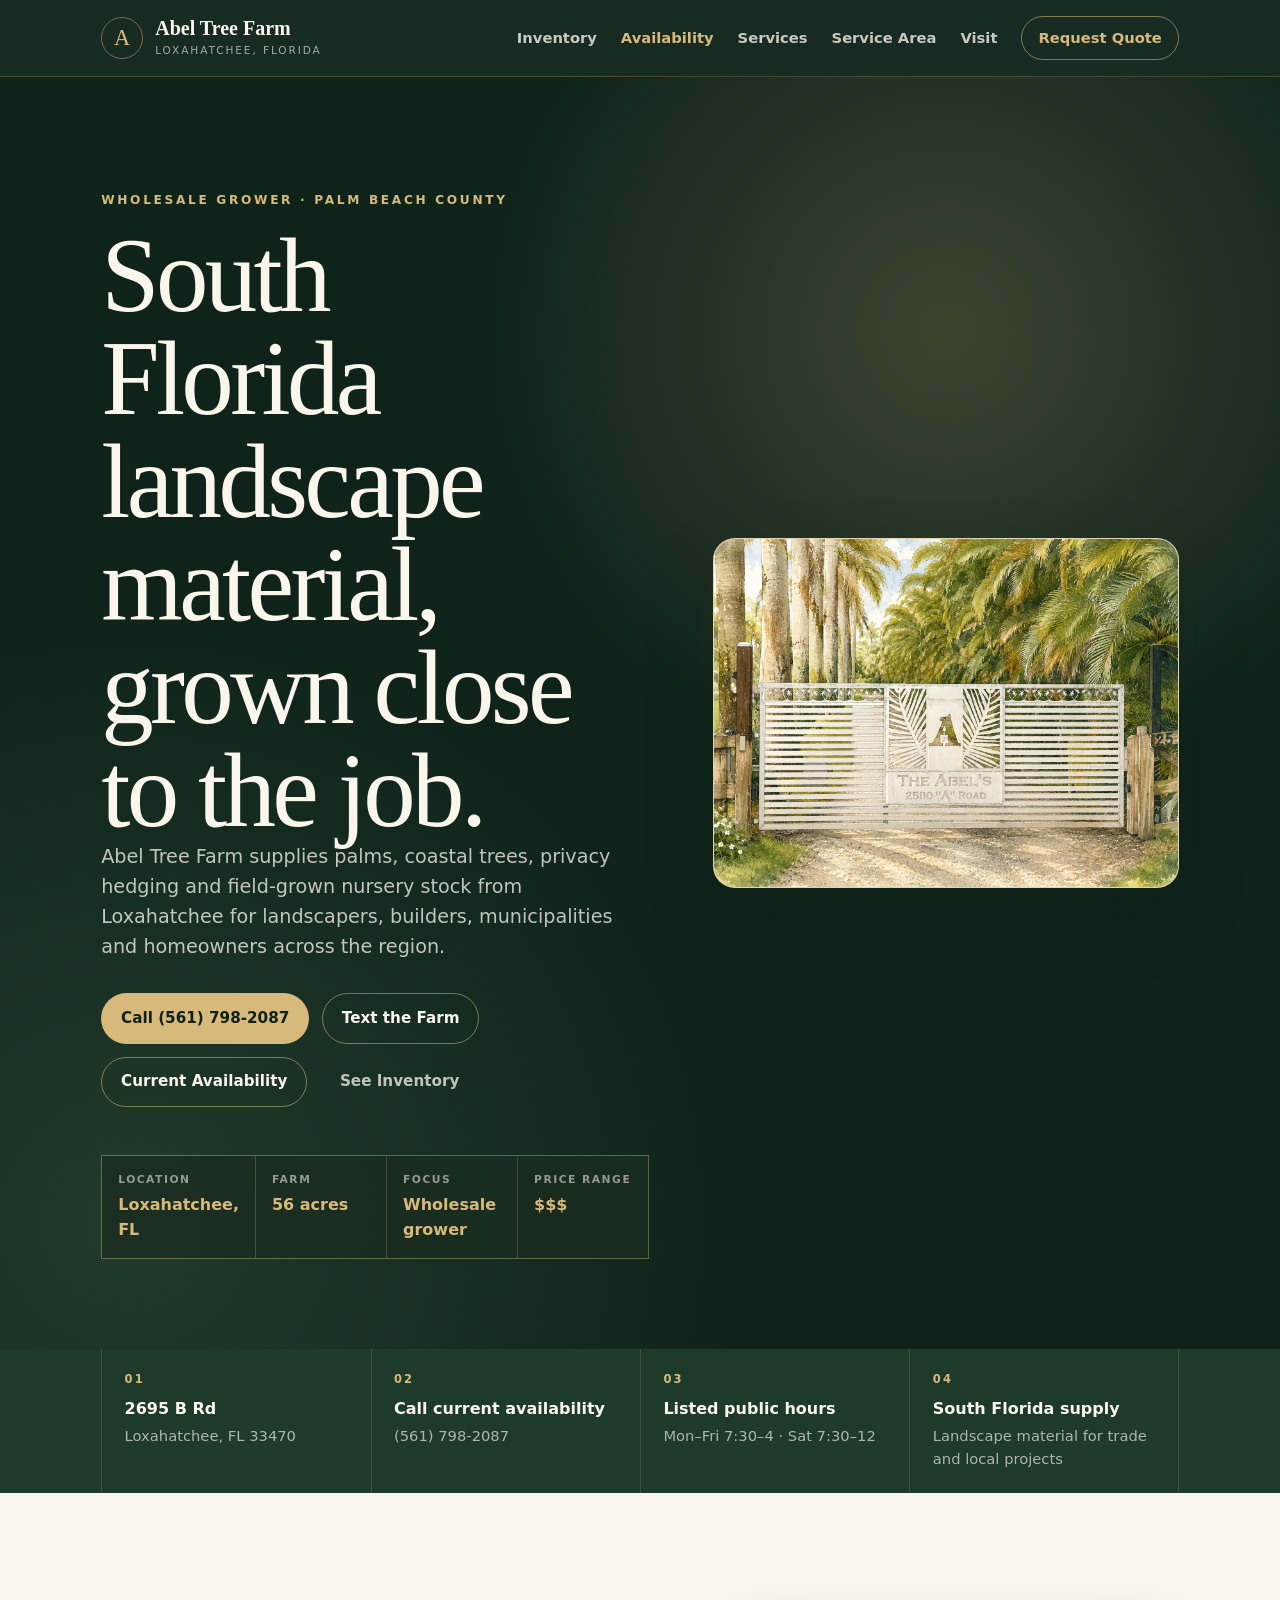
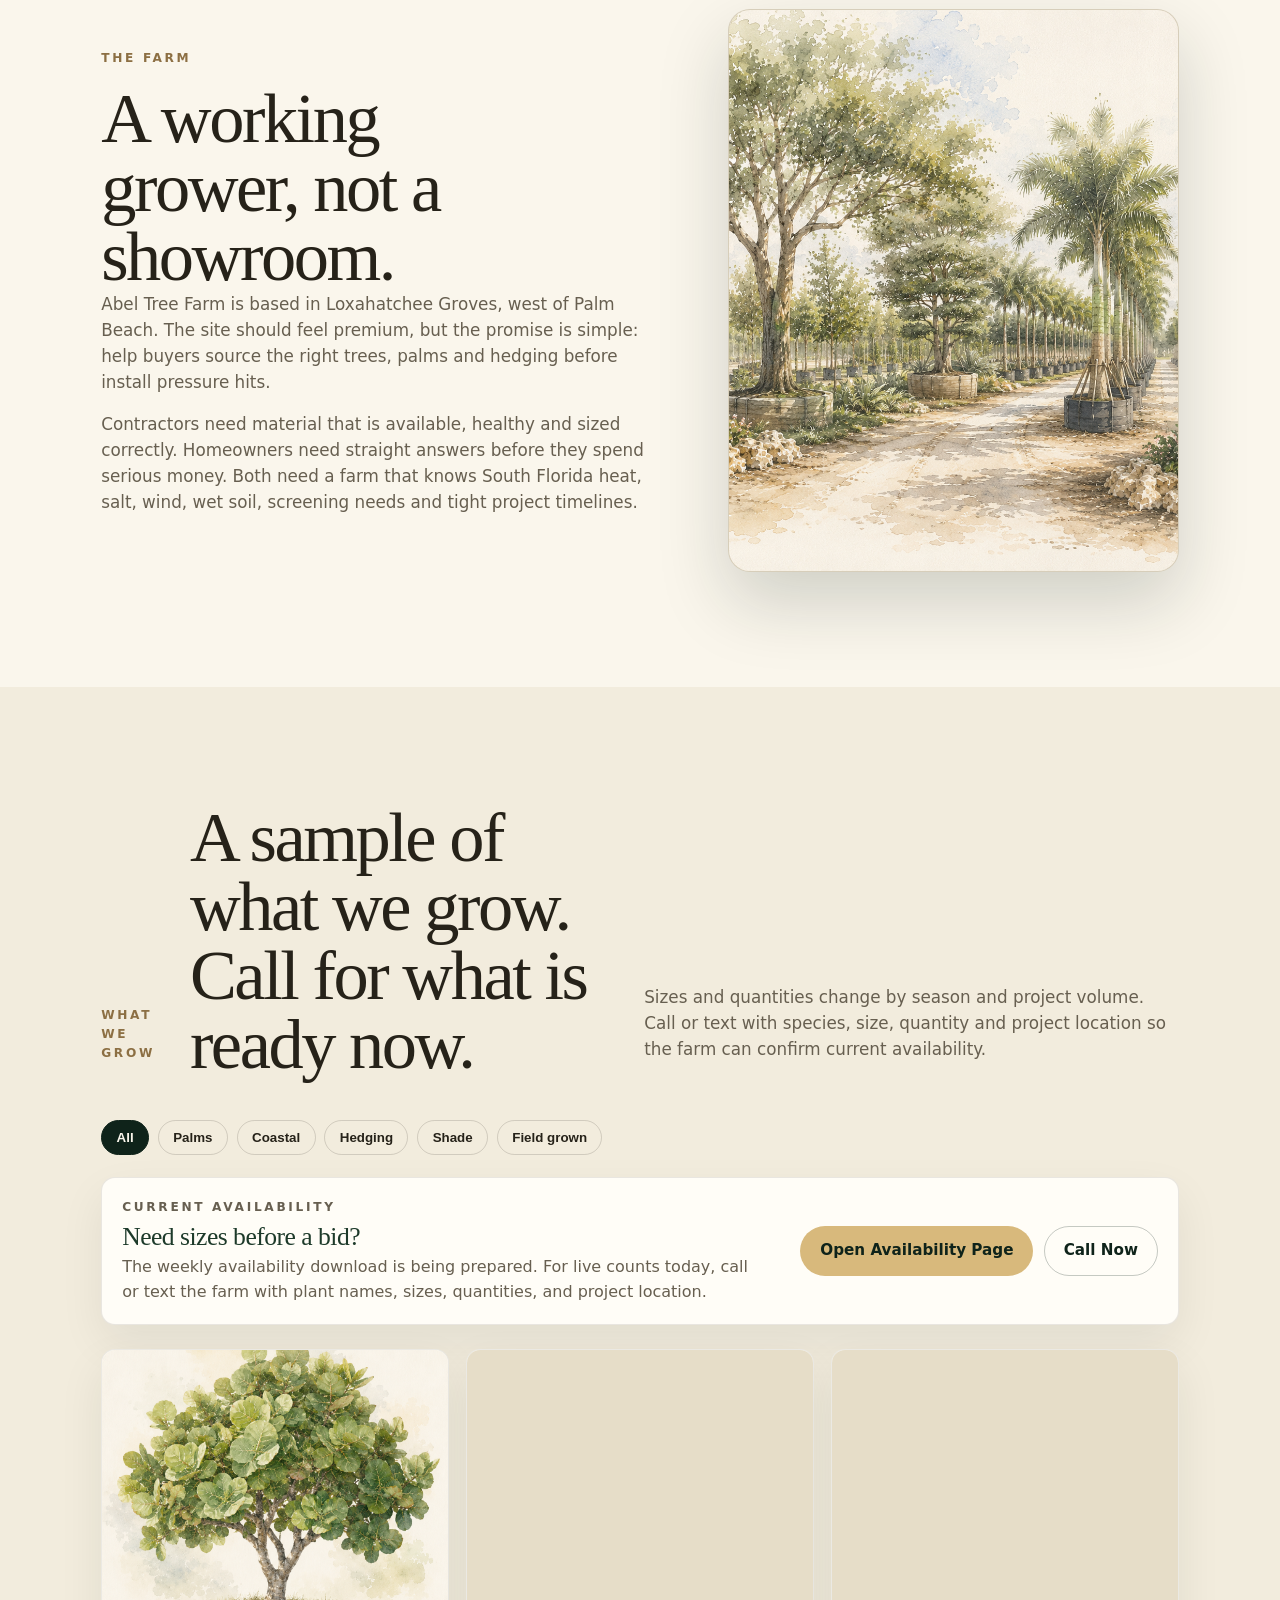
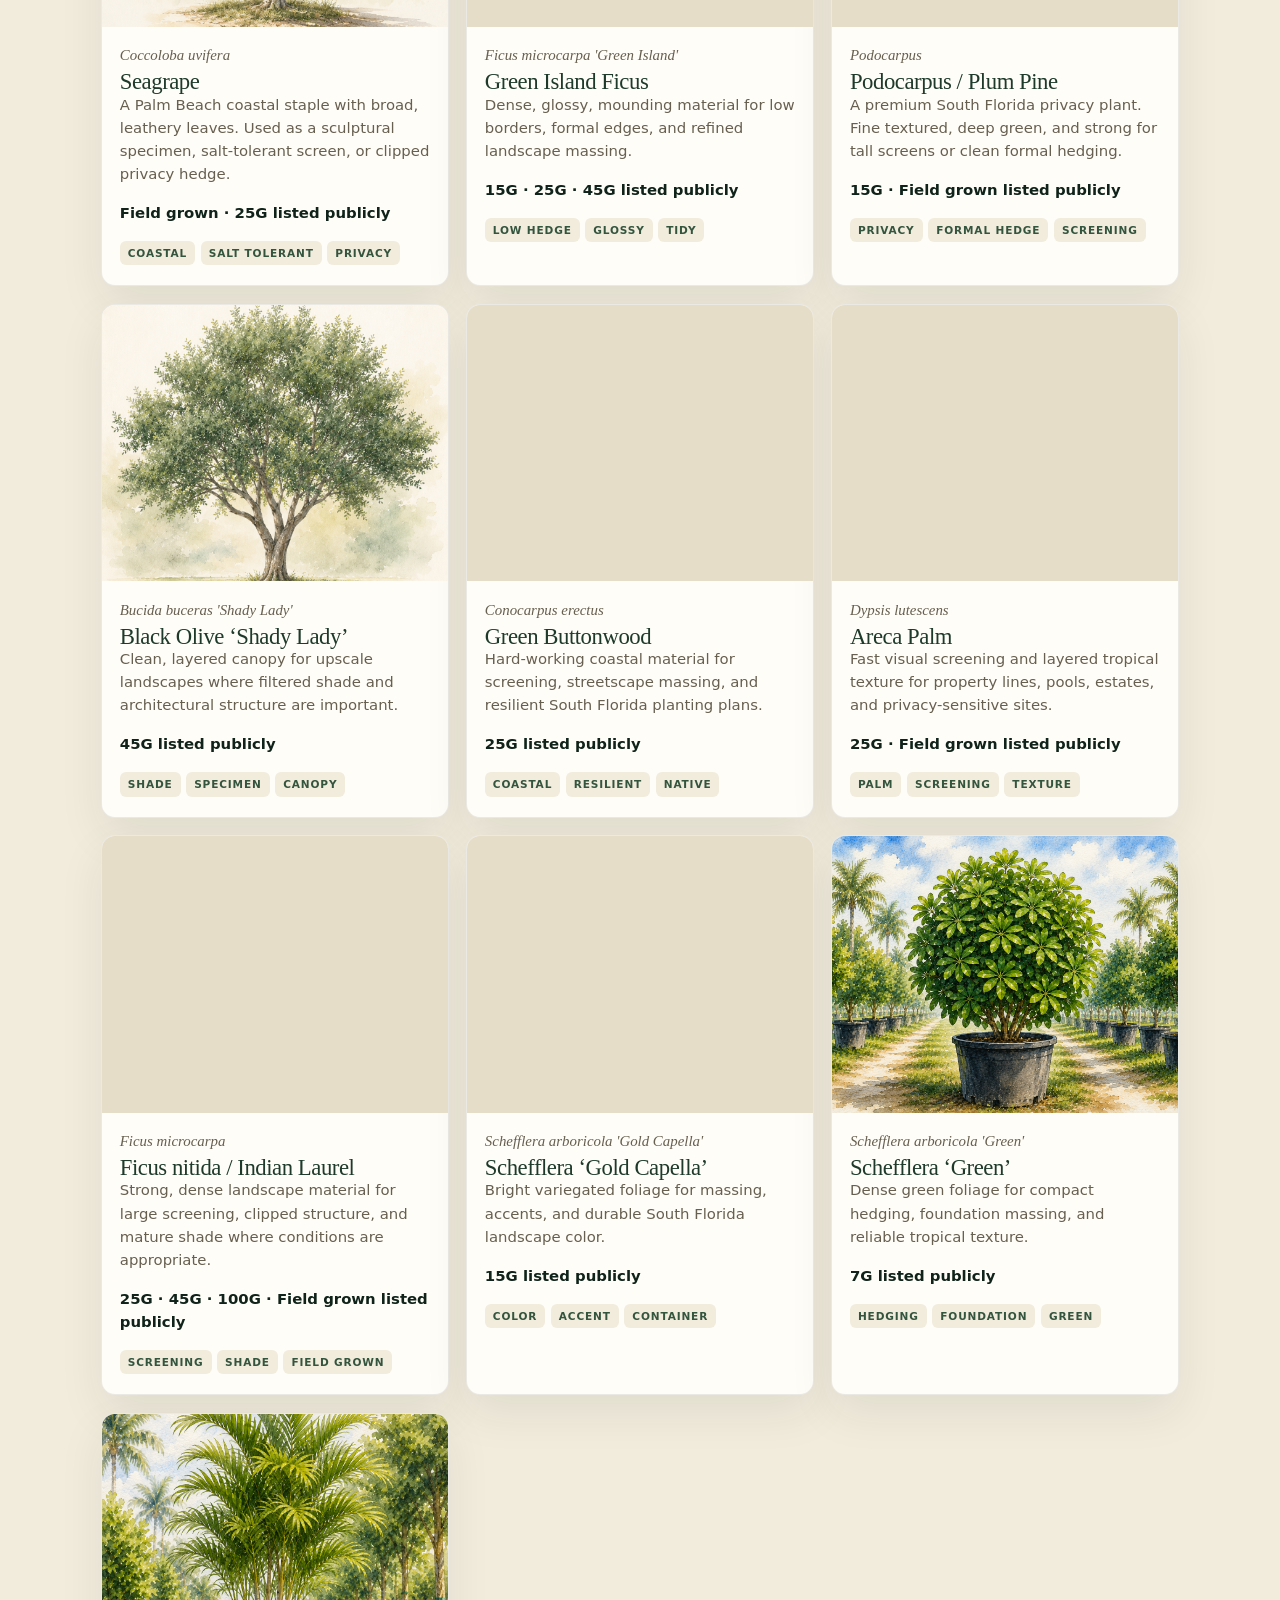
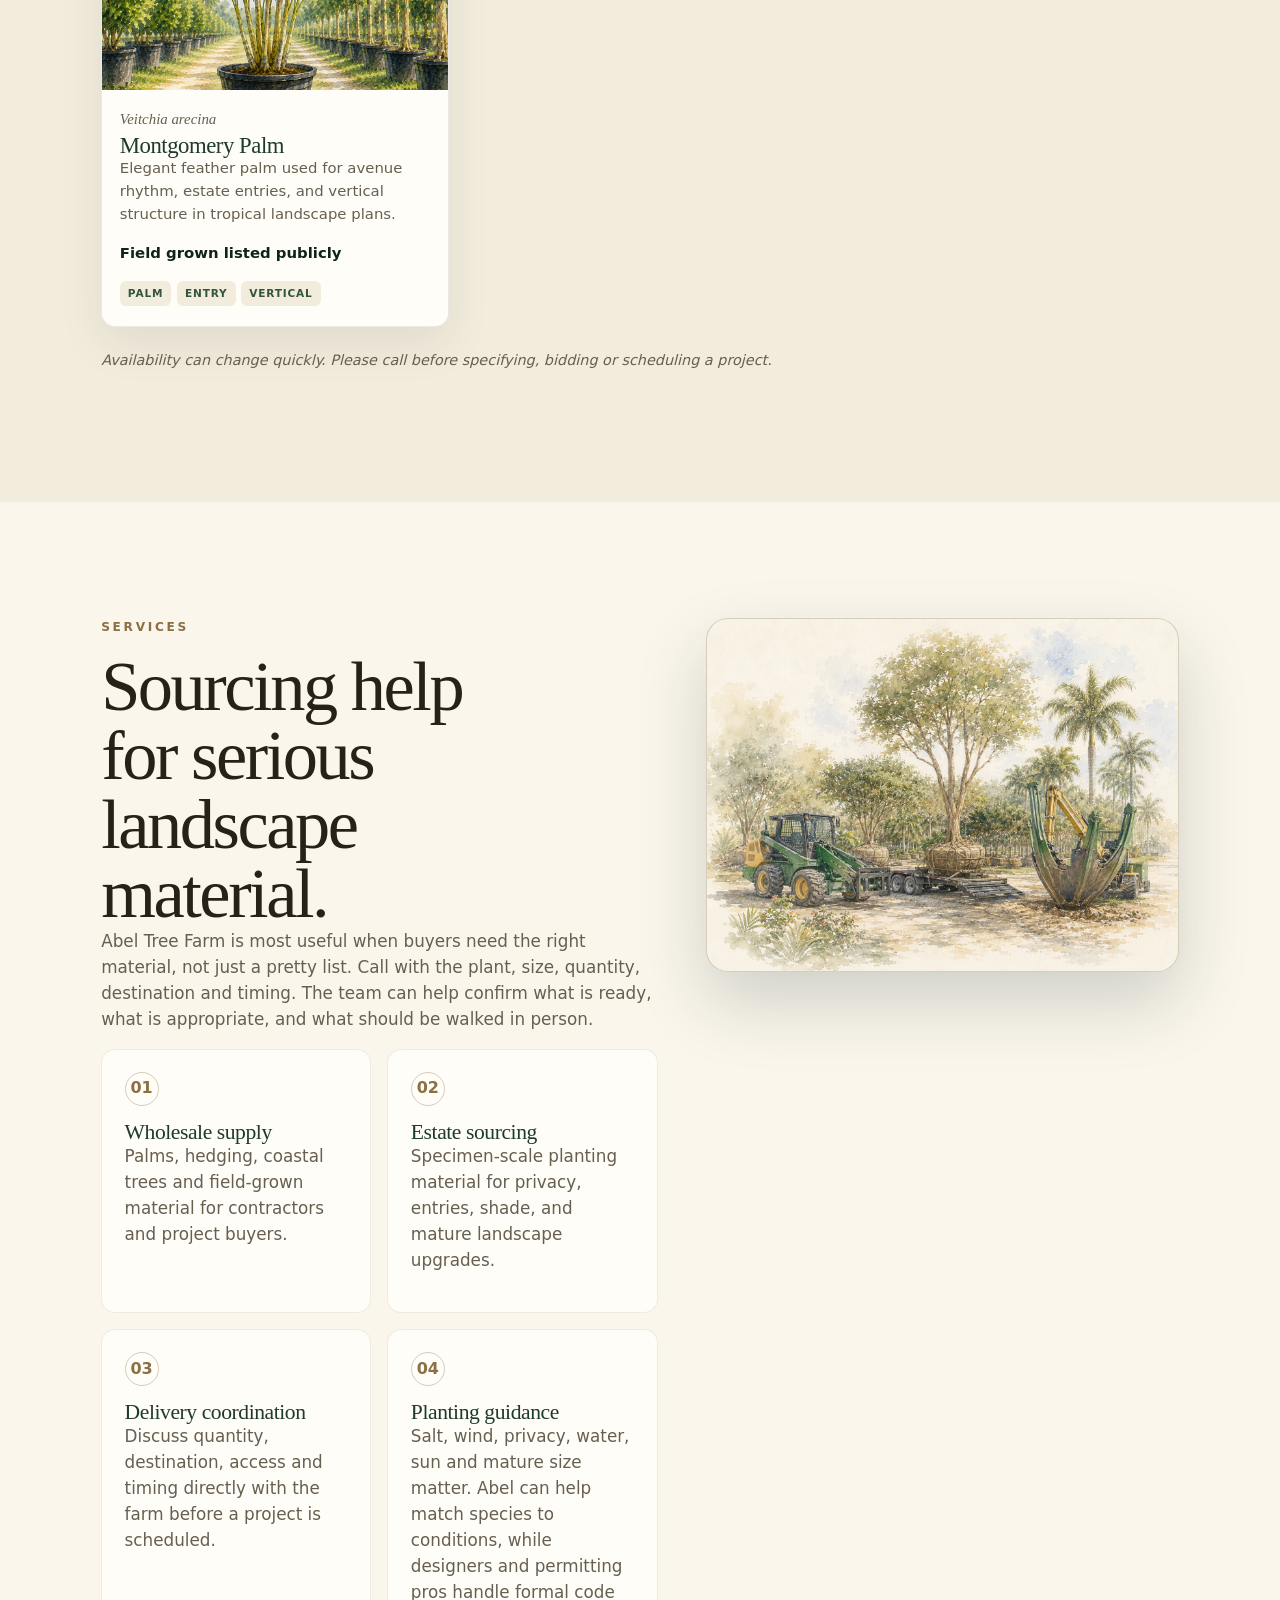
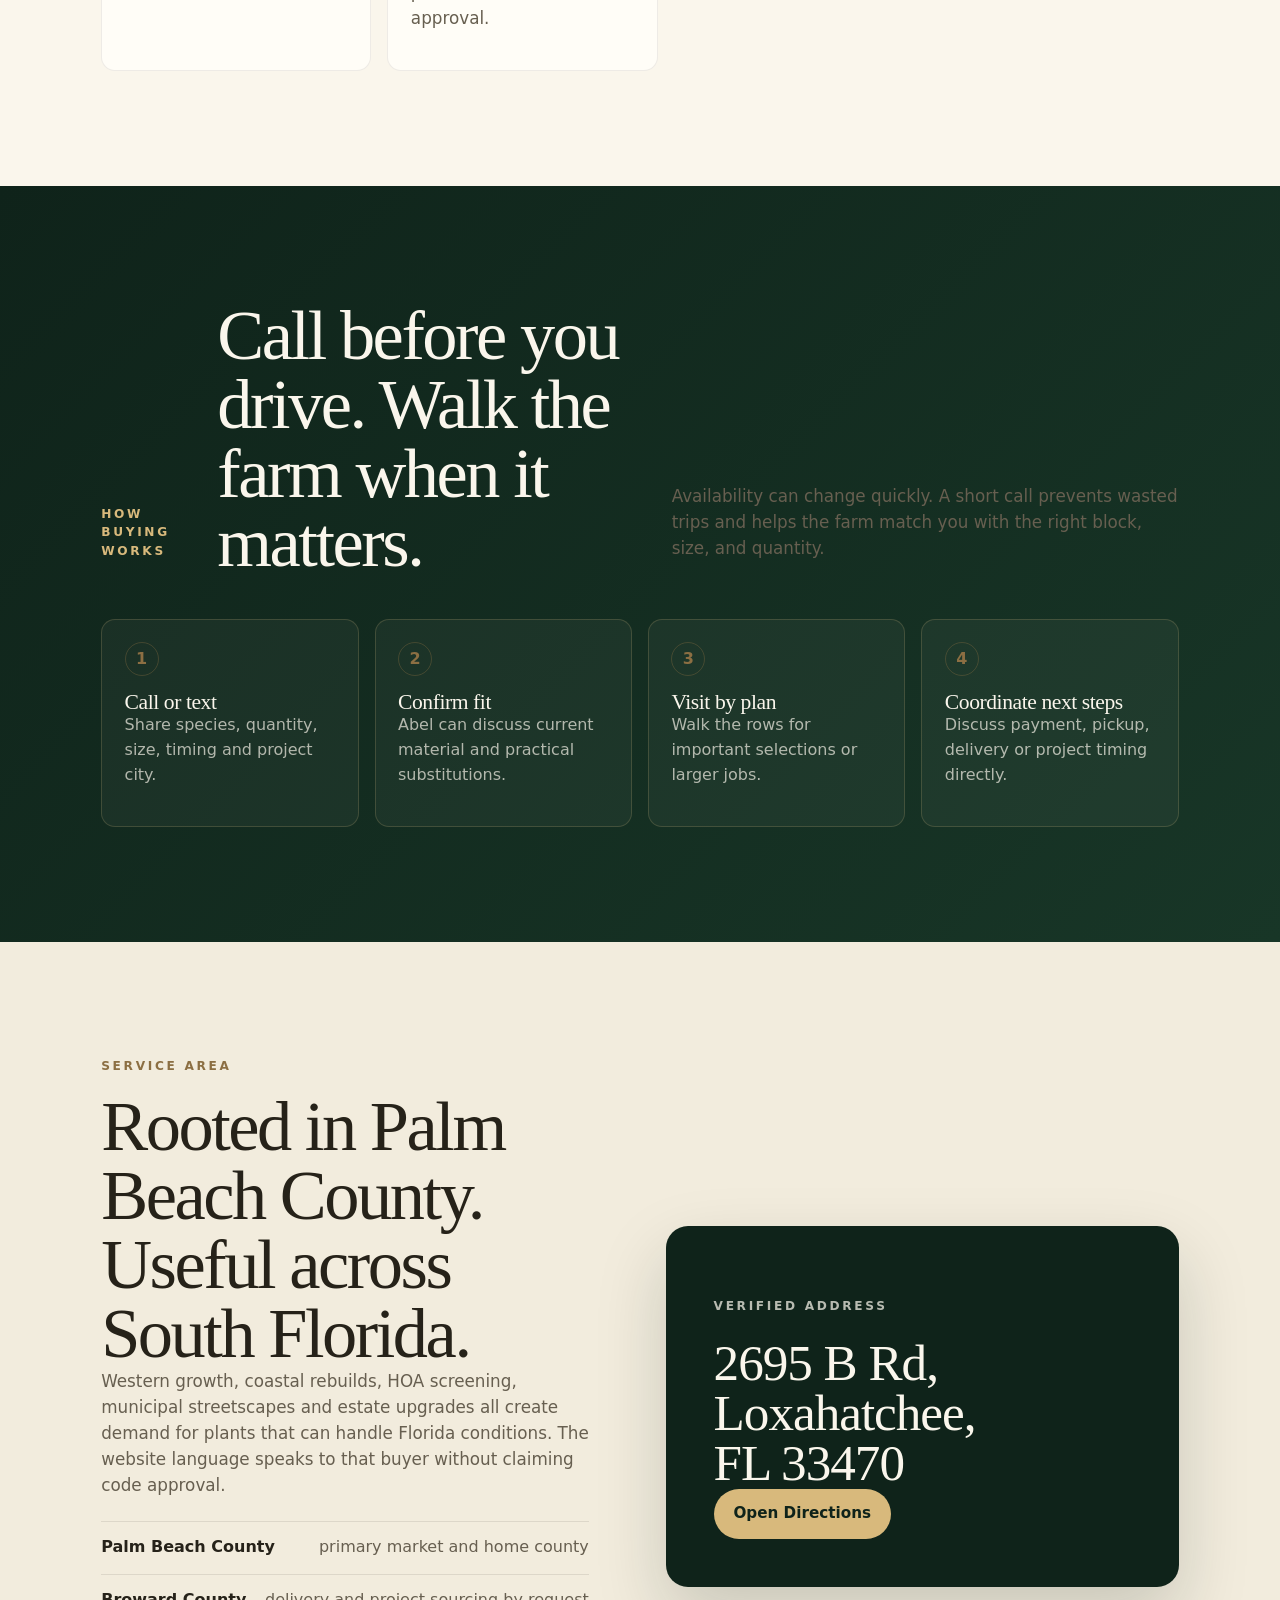
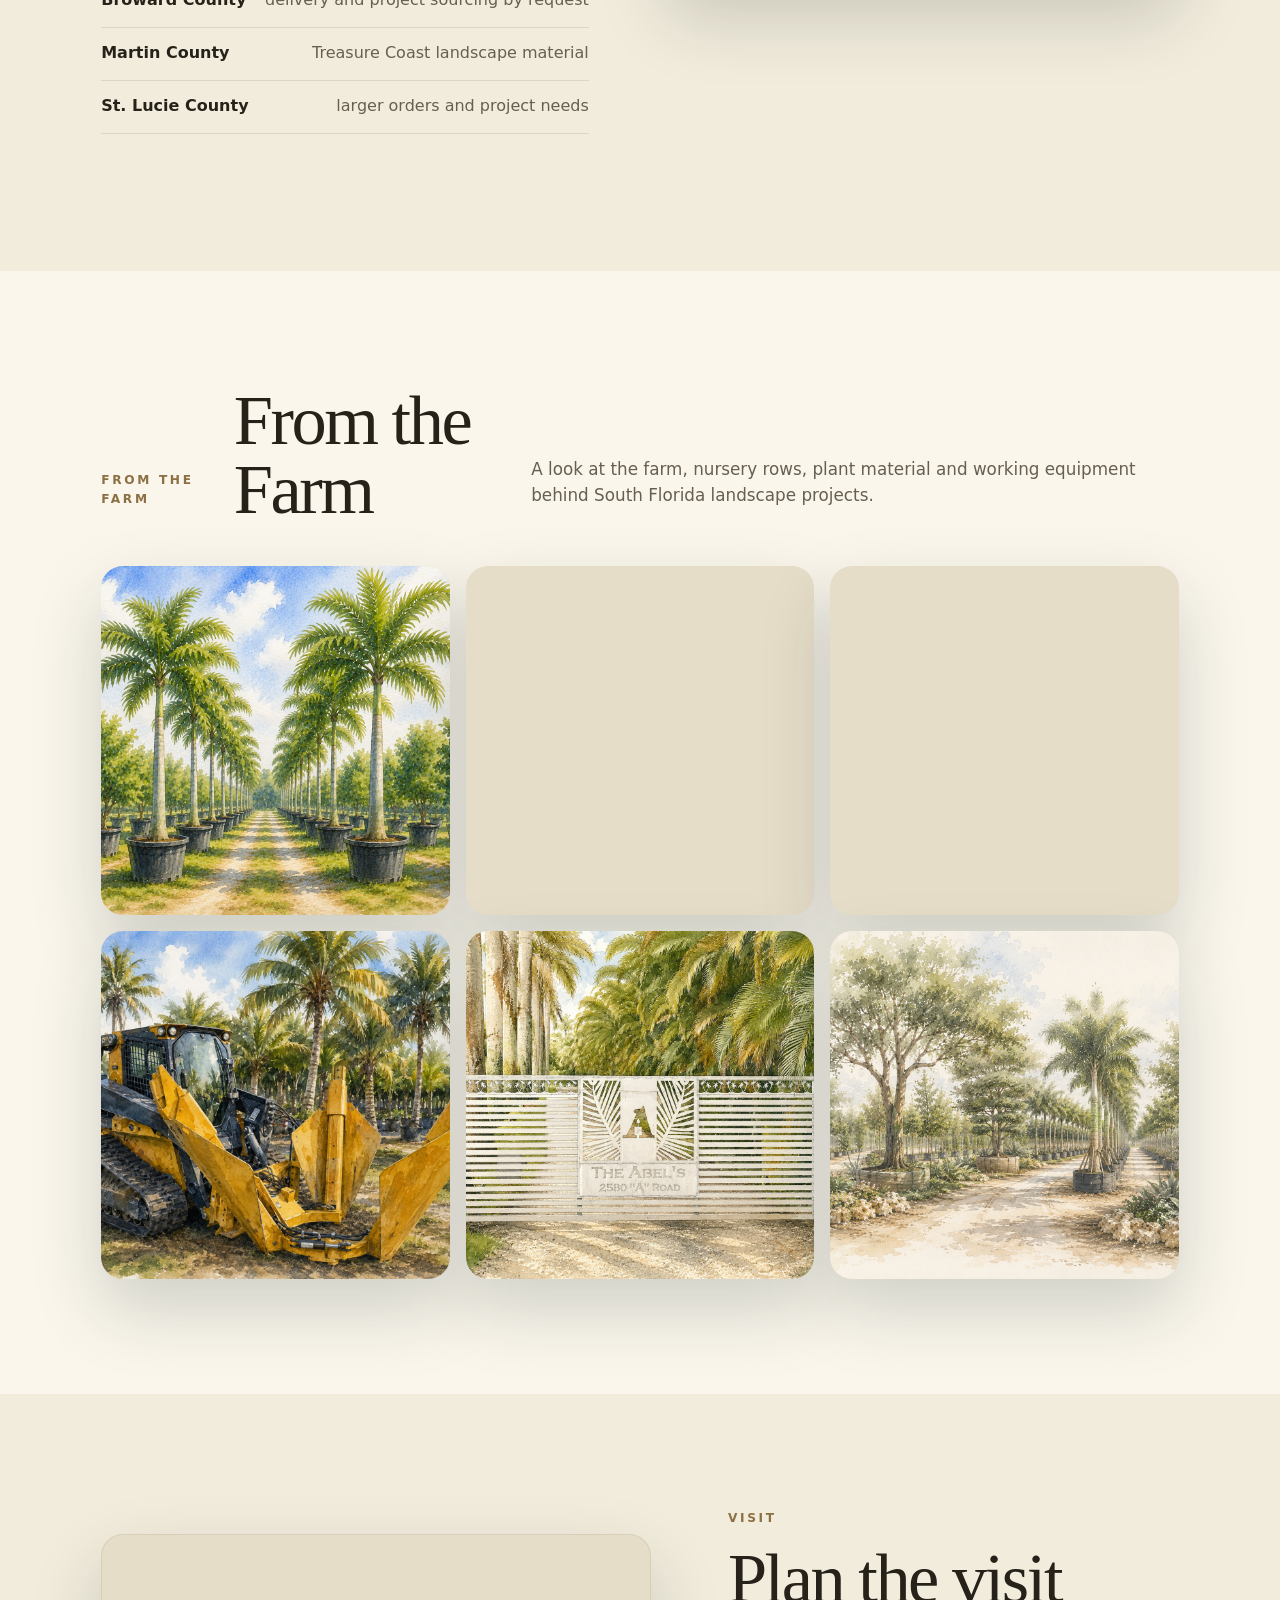
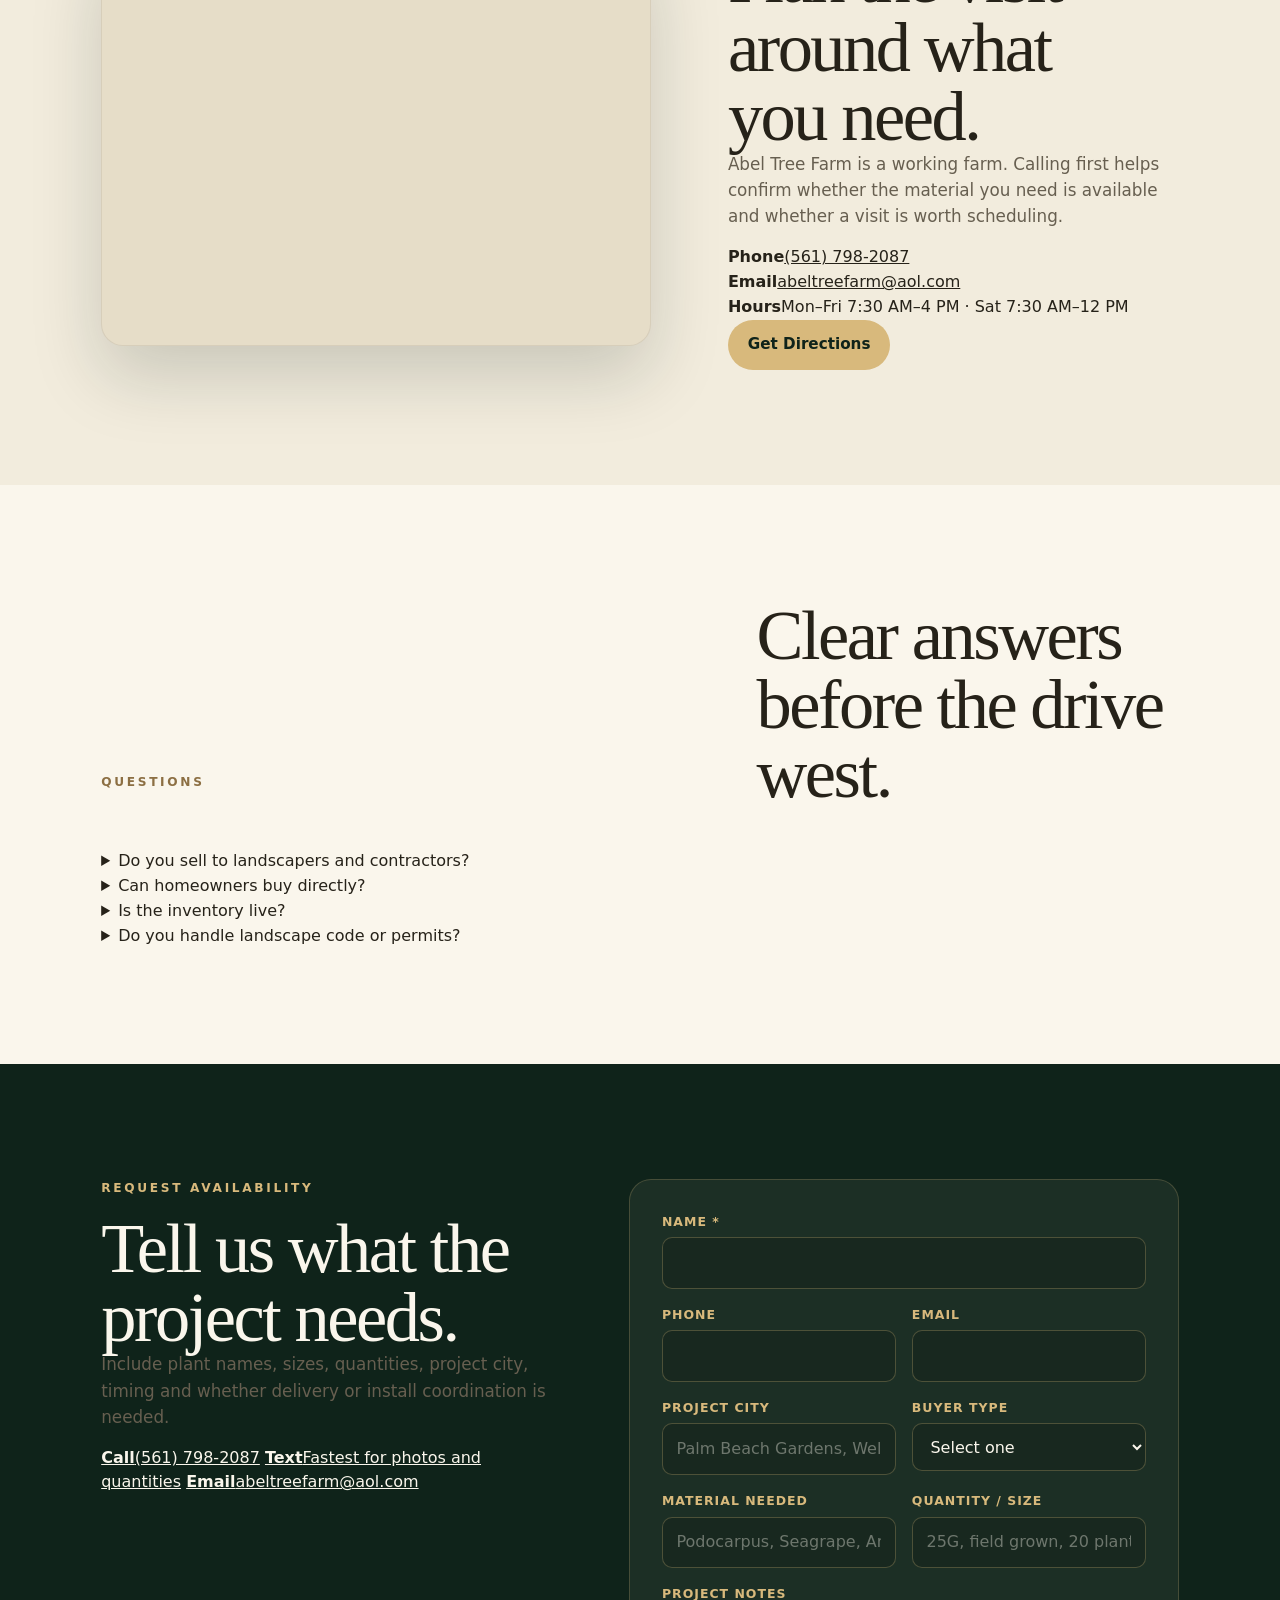
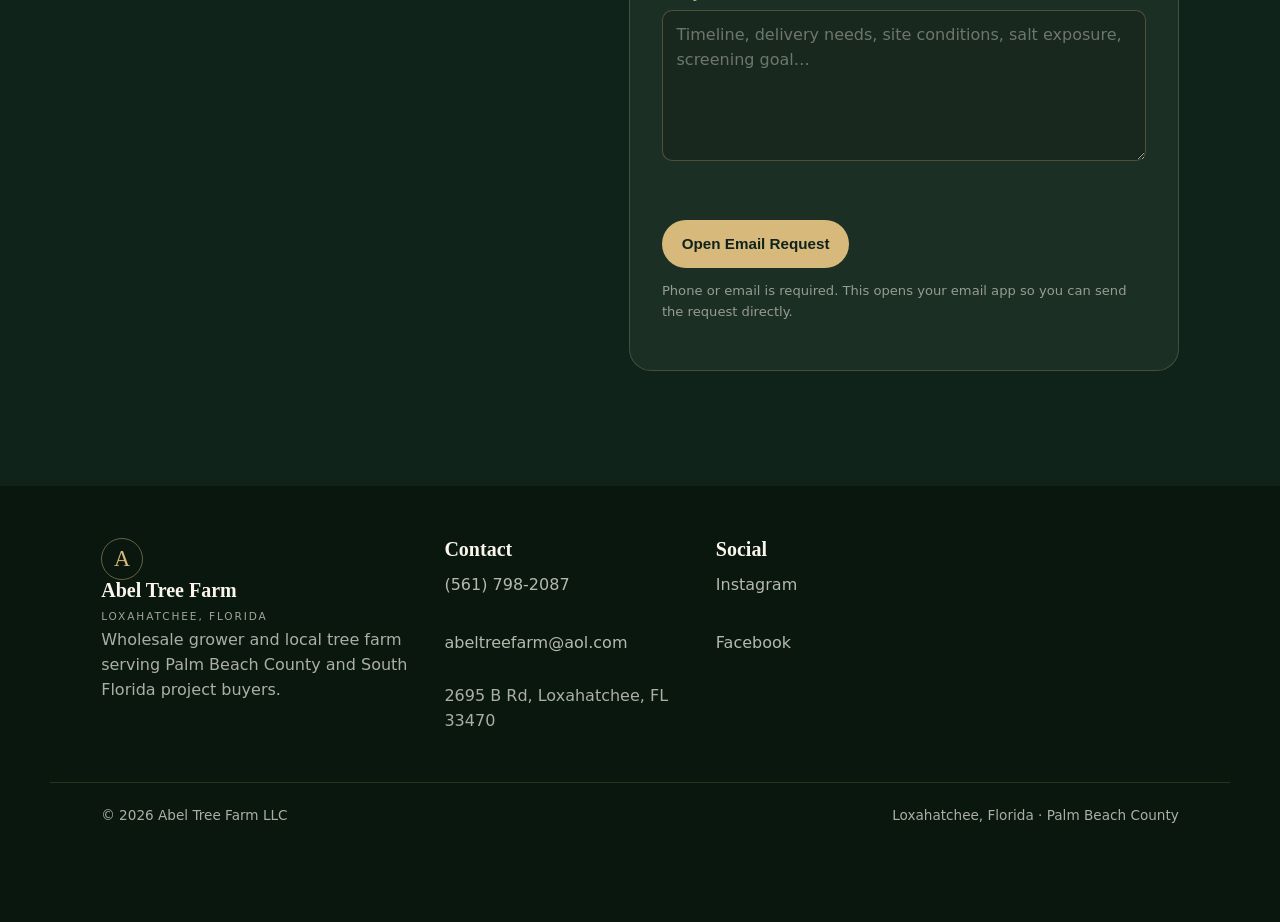
==== commit d93b40a4: "Add availability CTA and mobile contact upgrades" ====
--- a/index.html
+++ b/index.html
@@ -18,6 +18,7 @@
   <meta name="twitter:card" content="summary_large_image">
   <link rel="icon" href="data:image/svg+xml,%3Csvg xmlns='http://www.w3.org/2000/svg' viewBox='0 0 64 64'%3E%3Crect width='64' height='64' rx='14' fill='%230f231a'/%3E%3Cpath d='M32 10c-8 8-10 17-7 25-6-4-13-2-17 3 7 1 12 5 14 10-7 0-13 4-16 10 10 1 18-2 24-8v10h5V50c6 6 14 9 24 8-3-6-9-10-16-10 2-5 7-9 14-10-4-5-11-7-17-3 3-8 1-17-8-25z' fill='%23d8b97c'/%3E%3C/svg%3E">
   <link rel="stylesheet" href="css/styles.css">
+  <link rel="stylesheet" href="css/updates.css">
   <script type="application/ld+json">
 [
   {
@@ -128,6 +129,7 @@
       <button class="menu-toggle" type="button" aria-expanded="false" aria-controls="primary-menu"><span></span><span></span><span></span><span class="sr-only">Menu</span></button>
       <nav id="primary-menu" class="primary-nav" aria-label="Primary navigation">
         <a href="#grow">Inventory</a>
+        <a href="availability.html" class="nav-availability">Availability</a>
         <a href="#services">Services</a>
         <a href="#area">Service Area</a>
         <a href="#visit">Visit</a>
@@ -146,6 +148,7 @@
           <div class="cta-row">
             <a class="btn btn-primary" href="tel:+15617982087">Call (561) 798-2087</a>
             <a class="btn btn-outline" href="sms:+15617982087">Text the Farm</a>
+            <a class="btn btn-outline" href="availability.html">Current Availability</a>
             <a class="btn btn-quiet" href="#grow">See Inventory</a>
           </div>
           <dl class="hero-facts" aria-label="Farm facts">
@@ -198,6 +201,17 @@
           <button type="button" class="chip" data-filter="hedging" aria-pressed="false">Hedging</button>
           <button type="button" class="chip" data-filter="shade" aria-pressed="false">Shade</button>
           <button type="button" class="chip" data-filter="fieldgrown" aria-pressed="false">Field grown</button>
+        </div>
+        <div class="availability-callout reveal">
+          <div>
+            <p class="eyebrow">Current Availability</p>
+            <h3>Need sizes before a bid?</h3>
+            <p>The weekly availability download is being prepared. For live counts today, call or text the farm with plant names, sizes, quantities, and project location.</p>
+          </div>
+          <div class="availability-actions">
+            <a class="btn btn-primary" href="availability.html">Open Availability Page</a>
+            <a class="btn dark-outline" href="tel:+15617982087">Call Now</a>
+          </div>
         </div>
         <div class="inventory-grid" id="inventoryGrid">
           <article class="inventory-card reveal" data-cat="coastal fieldgrown">
@@ -487,7 +501,7 @@
     <div class="container footer-bottom"><span>© <span id="year"></span> Abel Tree Farm LLC</span><span>Loxahatchee, Florida · Palm Beach County</span></div>
   </footer>
 
-  <div class="mobile-actions" aria-label="Quick contact actions"><a href="tel:+15617982087">Call</a><a href="sms:+15617982087">Text</a><a href="#contact">Quote</a></div>
+  <div class="mobile-actions" aria-label="Quick contact actions"><a href="tel:+15617982087">Call</a><a href="sms:+15617982087">Text</a><a href="availability.html">Availability</a></div>
   <script src="js/main.js" defer></script>
 </body>
 </html>
--- a/css/updates.css
+++ b/css/updates.css
@@ -0,0 +1,8 @@
+/* Incremental production overrides: mobile contact UX and availability CTA. */
+.primary-nav .nav-availability{color:var(--gilt);font-weight:850}
+.availability-callout{display:grid;grid-template-columns:minmax(0,1fr) auto;gap:1.25rem;align-items:center;margin:0 0 1.5rem;padding:1.25rem;border:1px solid rgba(38,34,25,.1);border-radius:var(--radius-sm);background:var(--white);box-shadow:0 18px 45px rgba(15,35,26,.07)}
+.availability-callout .eyebrow{margin-bottom:.45rem}.availability-callout h3{color:var(--pine);margin-bottom:.35rem}.availability-callout p{color:var(--ink-2);margin:0;max-width:62ch}.availability-actions{display:flex;flex-wrap:wrap;gap:.65rem;justify-content:flex-end}.availability-actions .btn{white-space:nowrap}.btn.dark-outline{color:var(--night);border-color:rgba(15,35,26,.24);background:transparent}.btn.dark-outline:hover{background:rgba(15,35,26,.06)}
+.availability-page{min-height:70vh}.availability-hero{padding-block:clamp(4rem,8vw,7rem)}.availability-panel{background:var(--white);border:1px solid rgba(38,34,25,.1);border-radius:var(--radius);padding:clamp(1.25rem,4vw,2.5rem);box-shadow:var(--shadow);margin-top:2rem}.availability-panel h2{font-size:clamp(2rem,4vw,3.8rem);max-width:14ch;color:var(--pine)}.request-format{display:grid;grid-template-columns:repeat(2,1fr);gap:1rem;margin-top:1.25rem}.request-format div{border:1px solid rgba(38,34,25,.1);border-radius:var(--radius-sm);padding:1rem;background:var(--ivory-2)}.request-format strong{display:block;color:var(--night);margin-bottom:.25rem}.request-format span{color:var(--ink-2)}
+.mobile-actions{position:fixed;left:0;right:0;bottom:0;z-index:130;display:none;background:rgba(15,35,26,.98);border-top:1px solid rgba(216,185,124,.35);box-shadow:0 -18px 45px rgba(0,0,0,.22);padding:.55rem max(.75rem,env(safe-area-inset-left)) calc(.55rem + env(safe-area-inset-bottom)) max(.75rem,env(safe-area-inset-right));grid-template-columns:repeat(3,1fr);gap:.55rem}.mobile-actions a{min-height:46px;border-radius:999px;background:rgba(250,246,236,.08);border:1px solid rgba(216,185,124,.35);color:var(--ivory);text-decoration:none;font-weight:900;display:grid;place-items:center}.mobile-actions a:first-child{background:var(--gilt);color:var(--night)}
+@media (max-width:860px){body{padding-bottom:74px}.mobile-actions{display:grid}.availability-callout{grid-template-columns:1fr}.availability-actions{justify-content:flex-start}.request-format{grid-template-columns:1fr}.primary-nav .nav-availability{color:var(--gilt)}}
+@media (min-width:861px){.mobile-actions{display:none!important}}
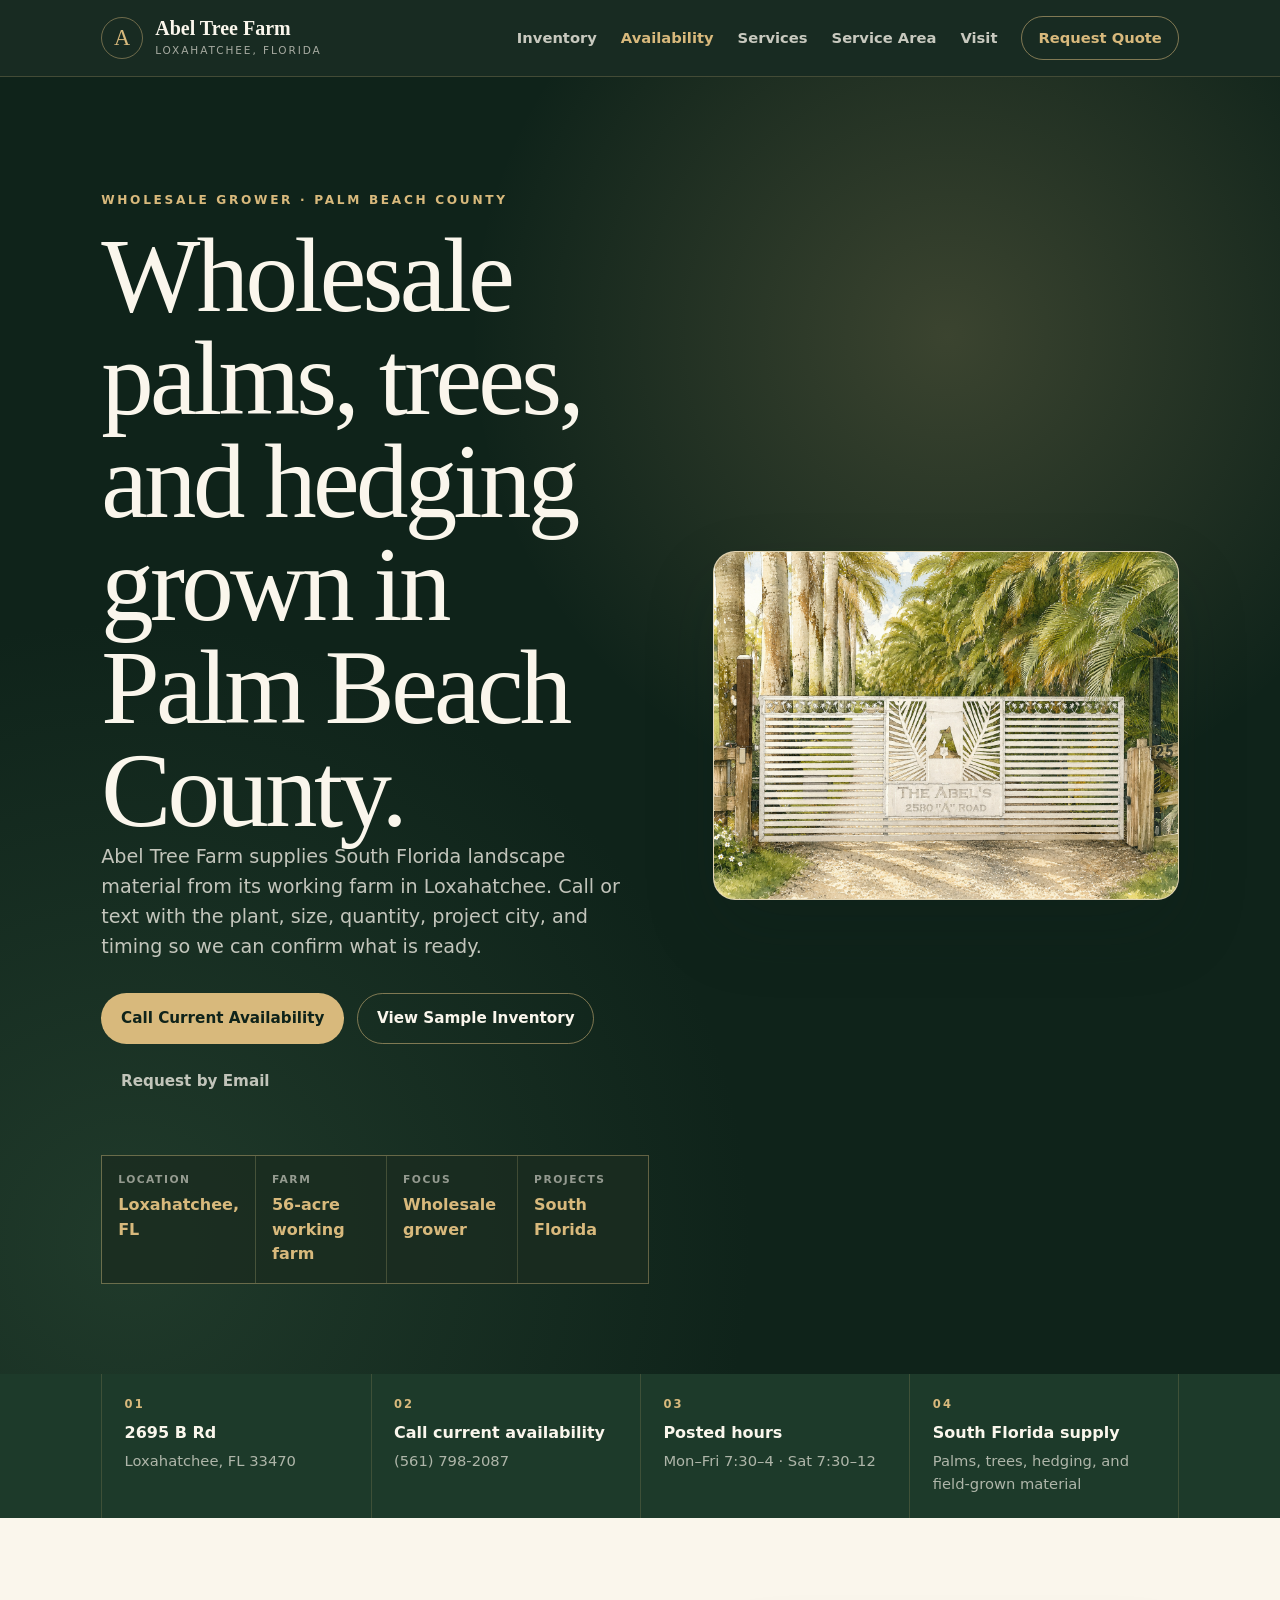
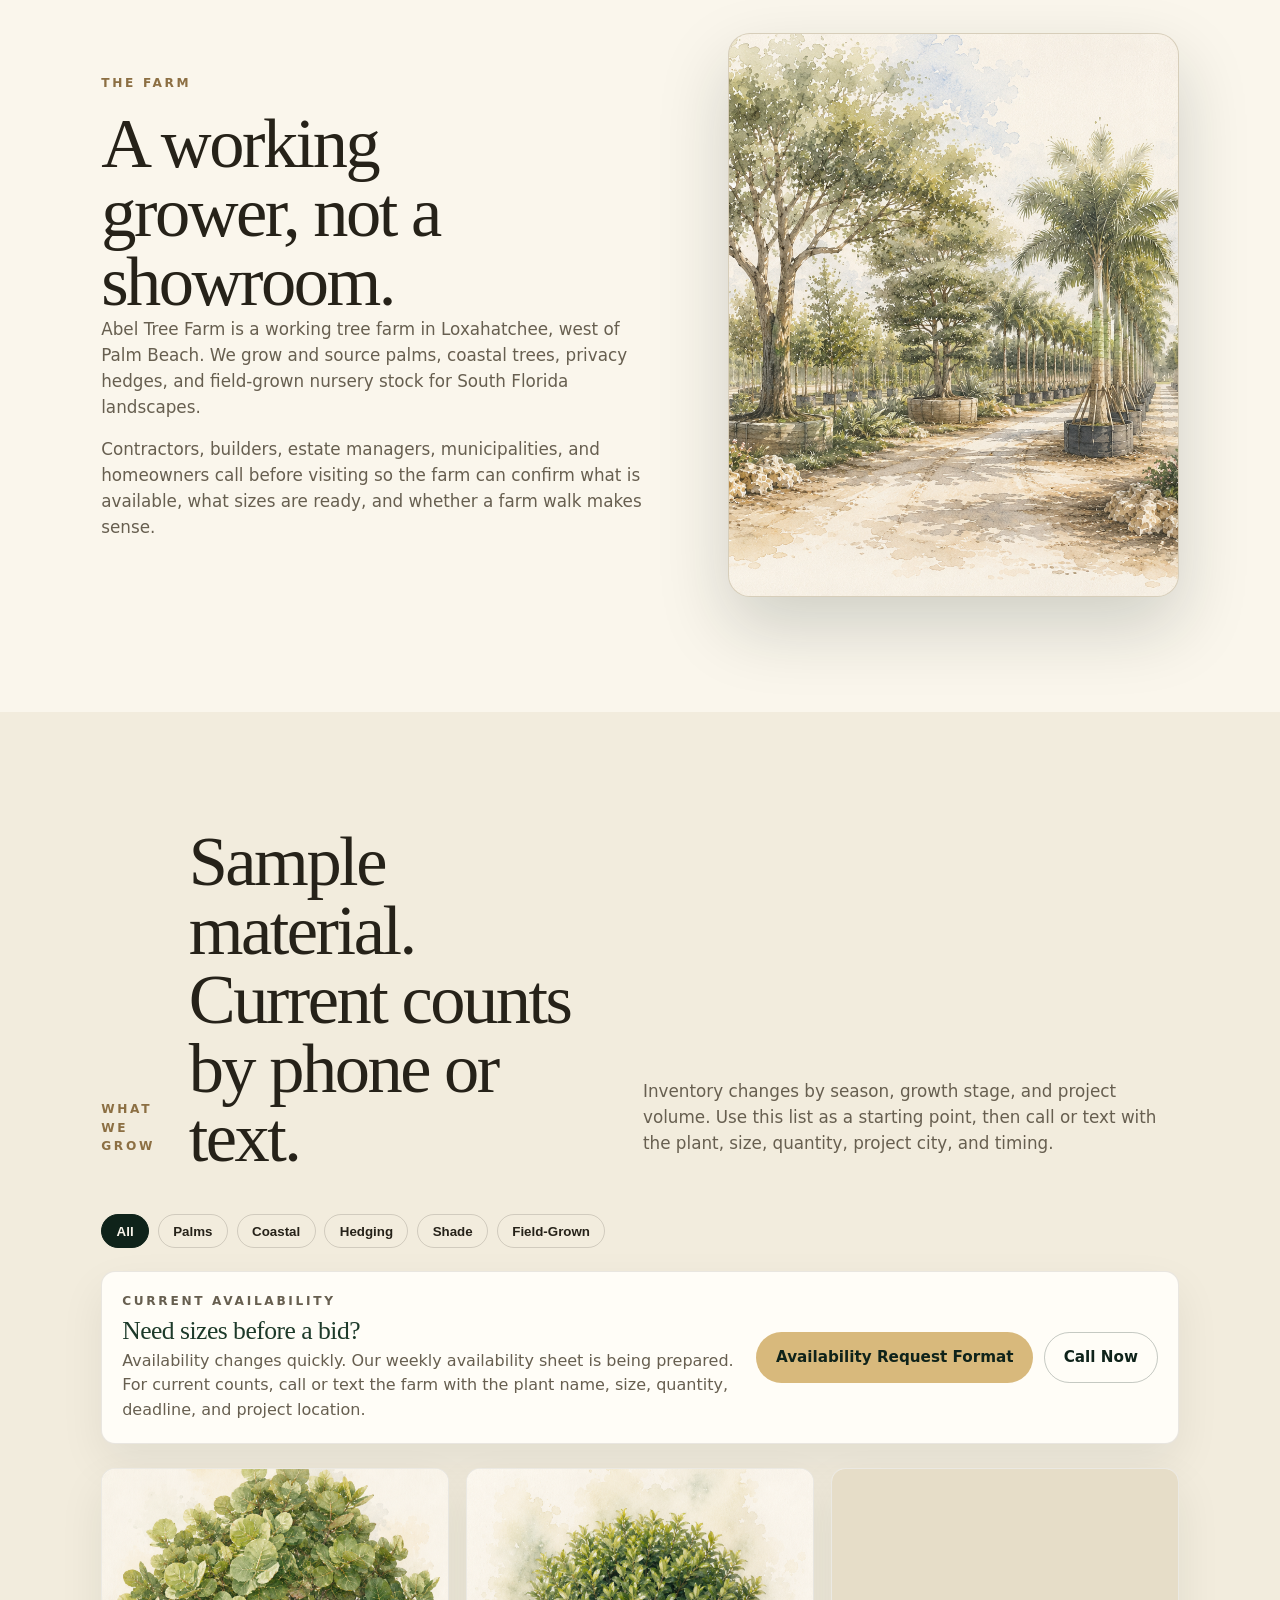
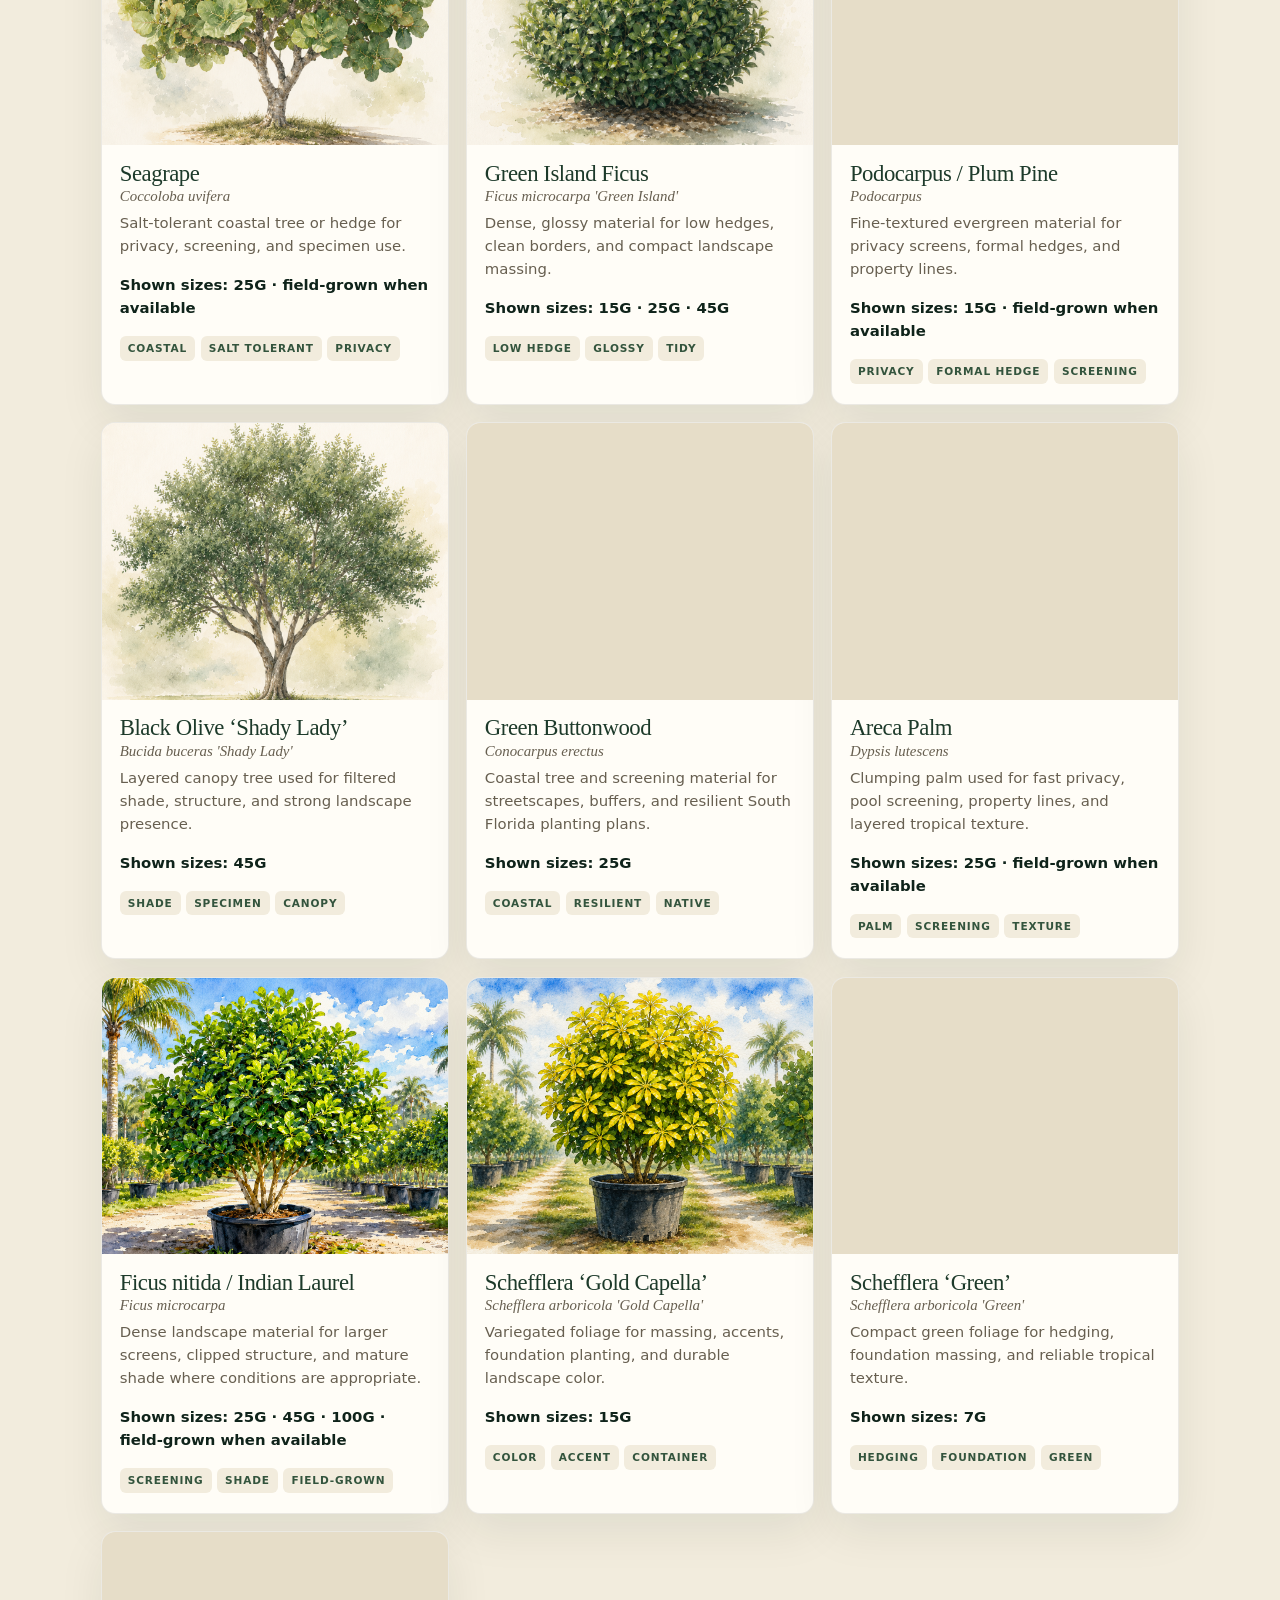
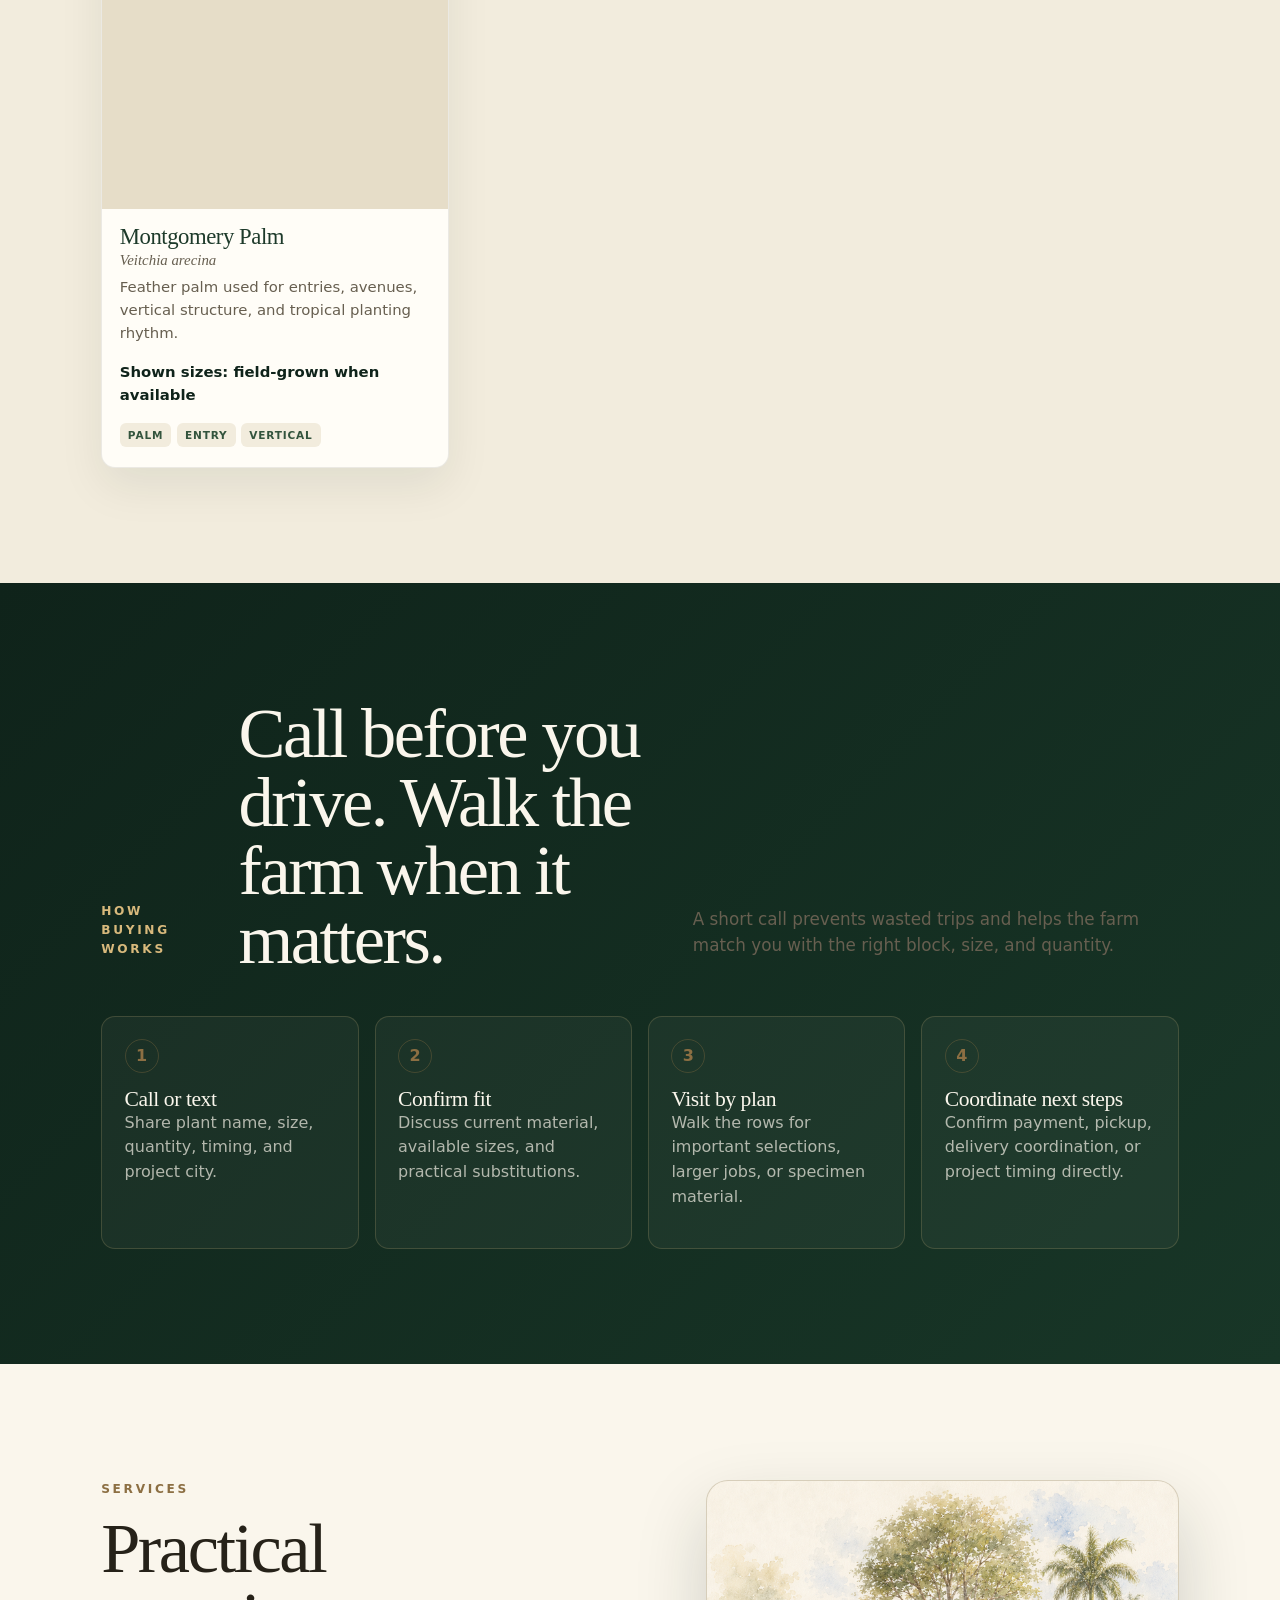
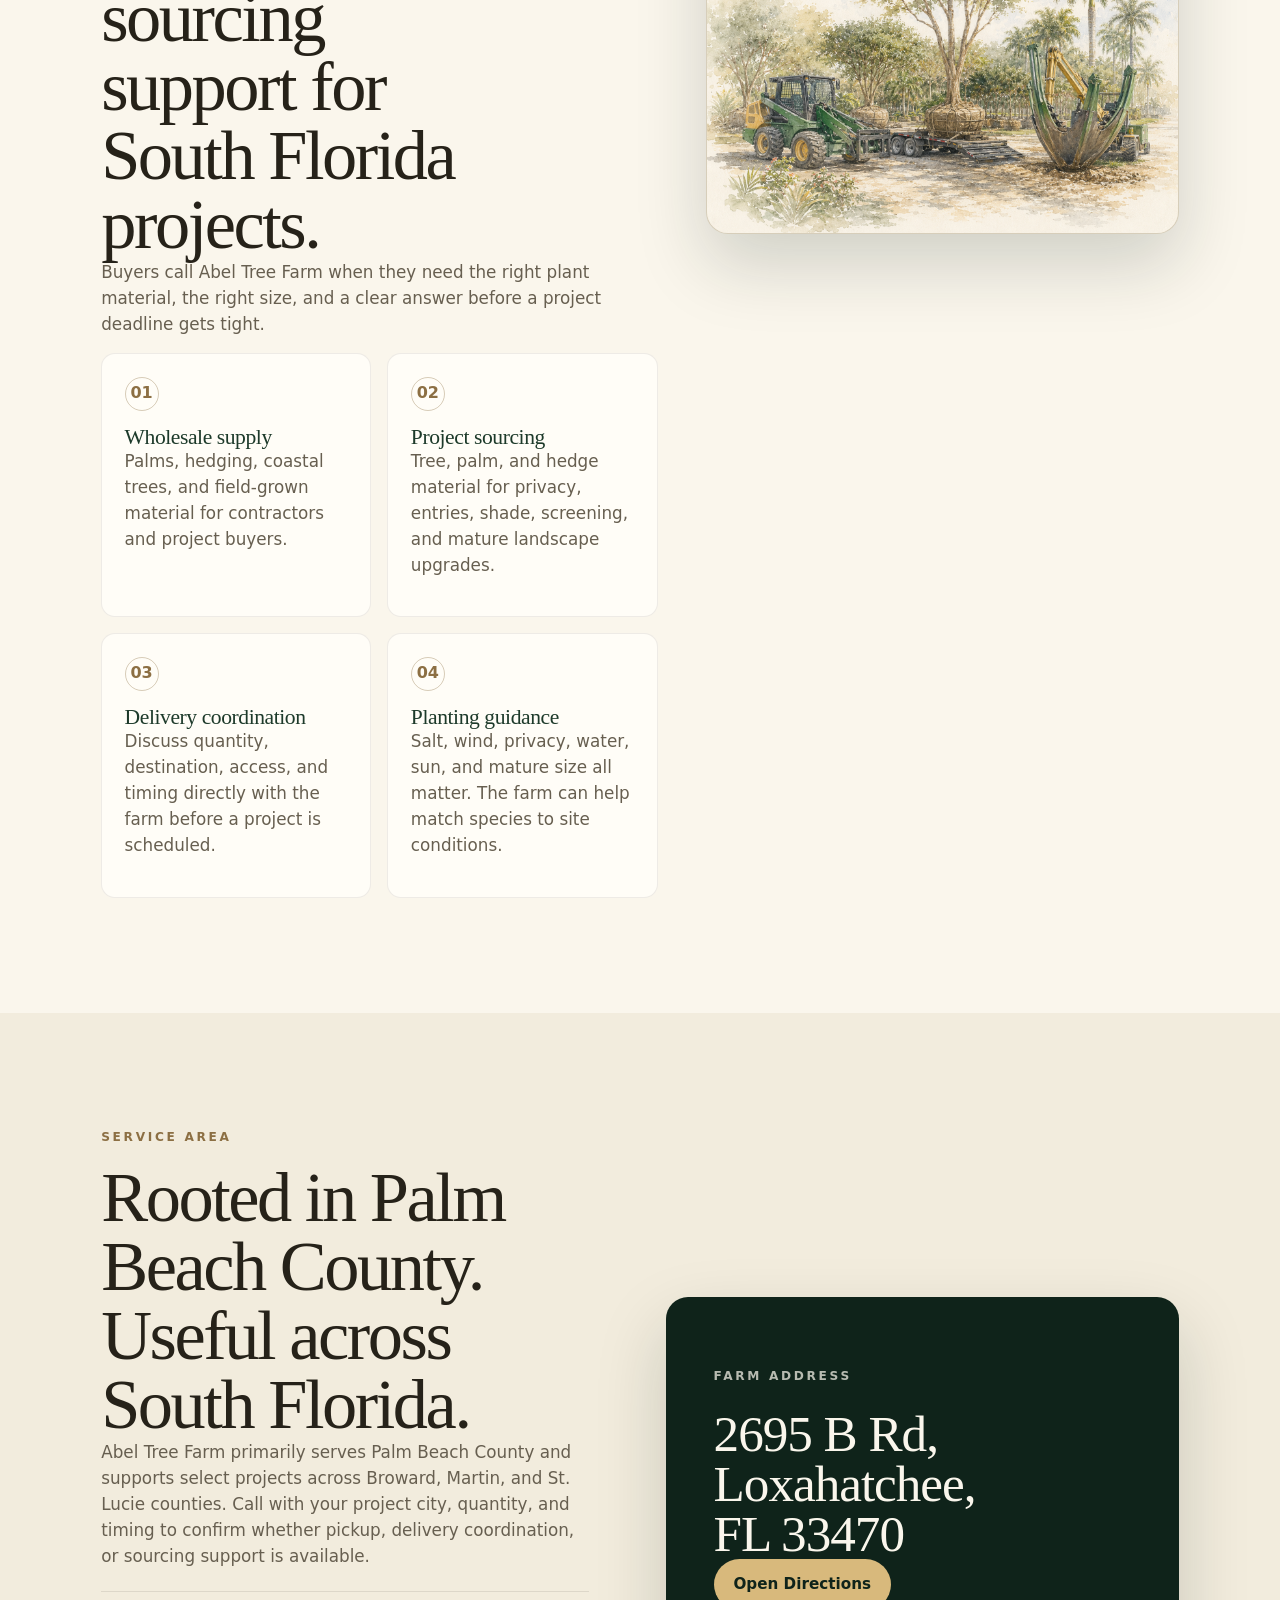
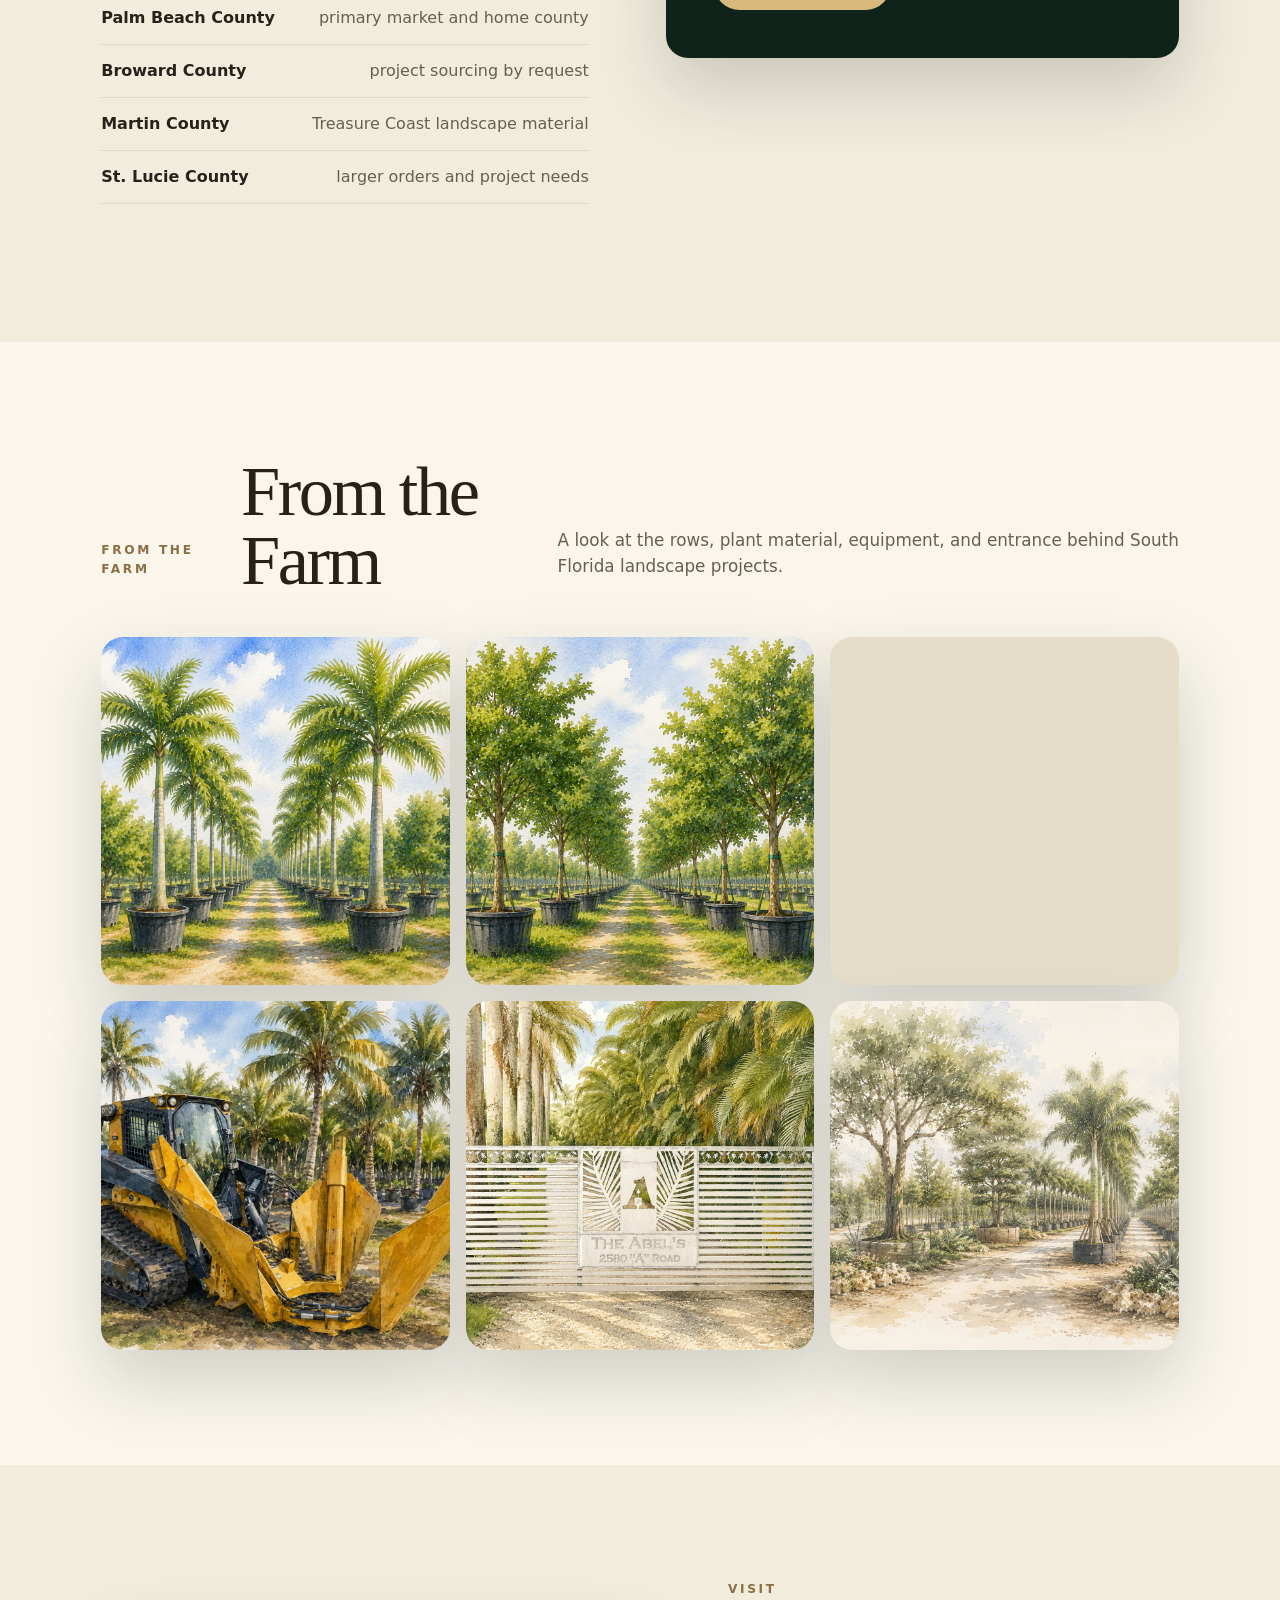
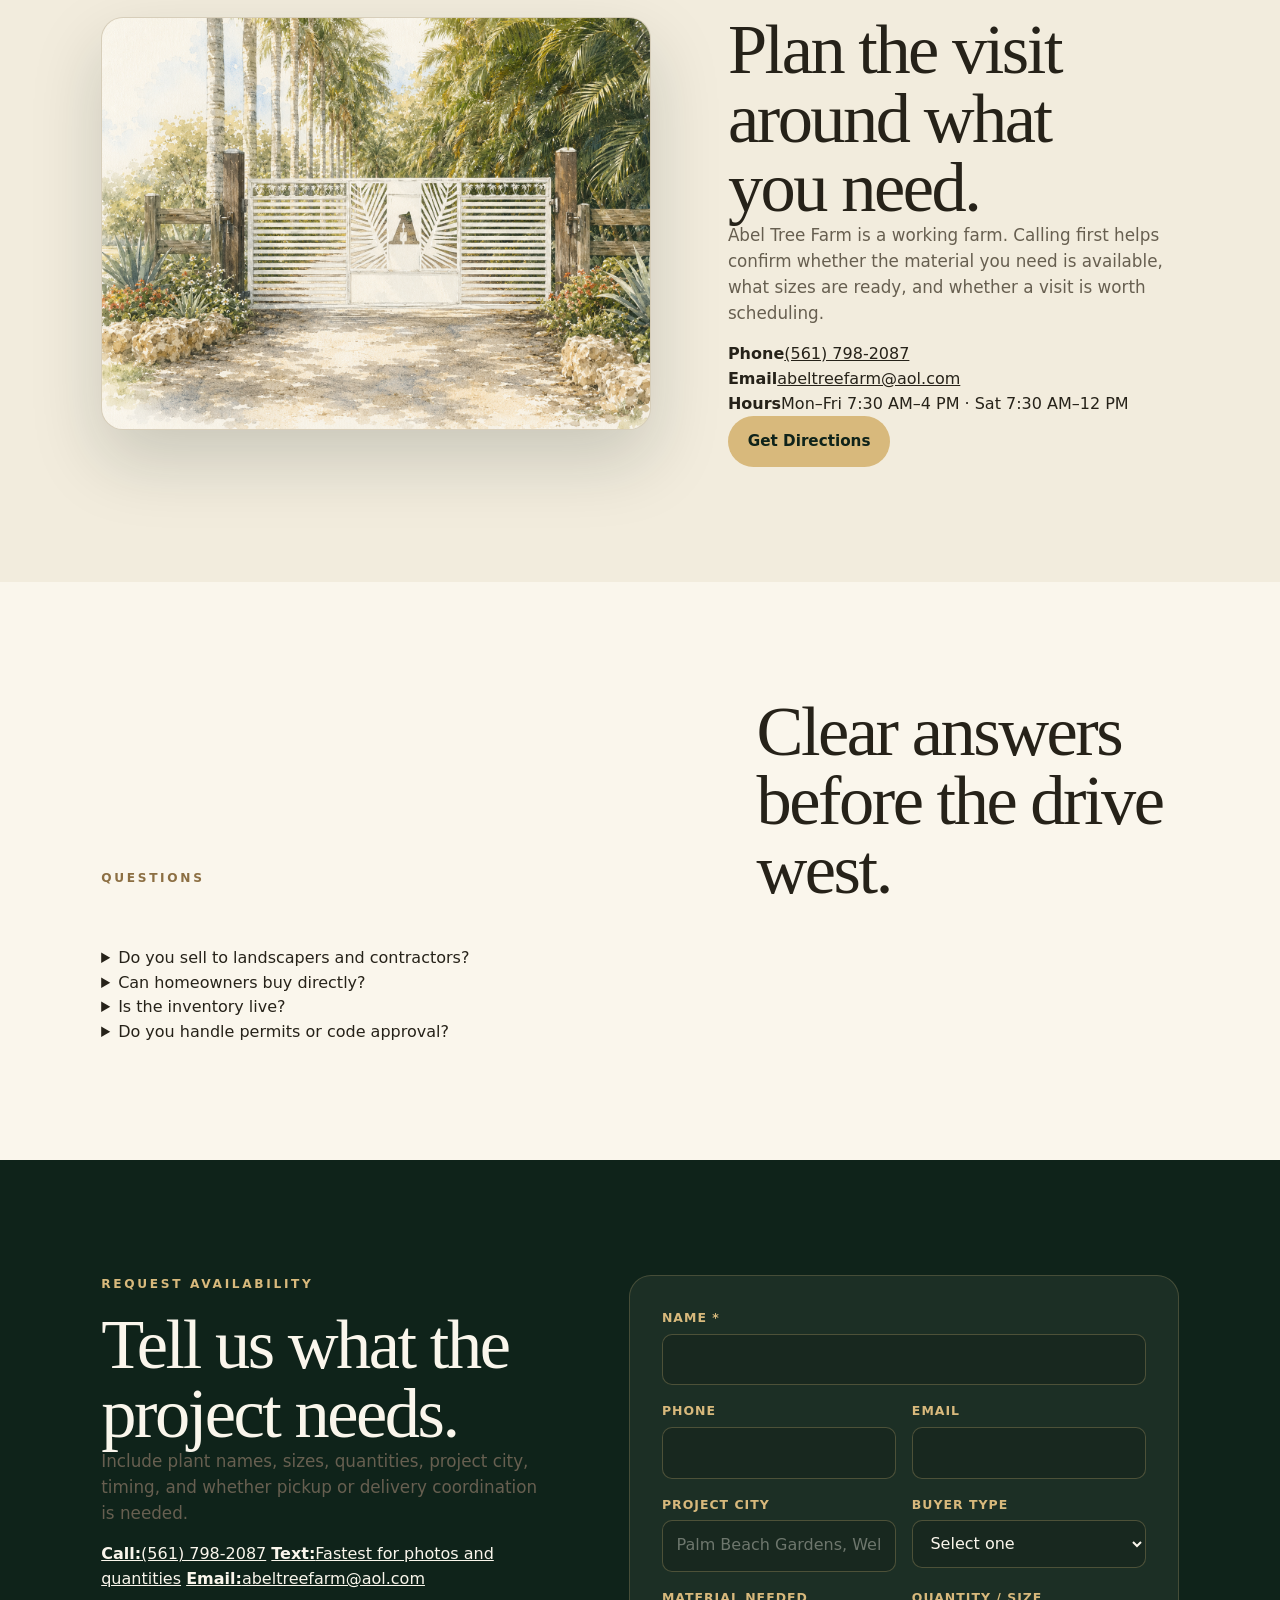
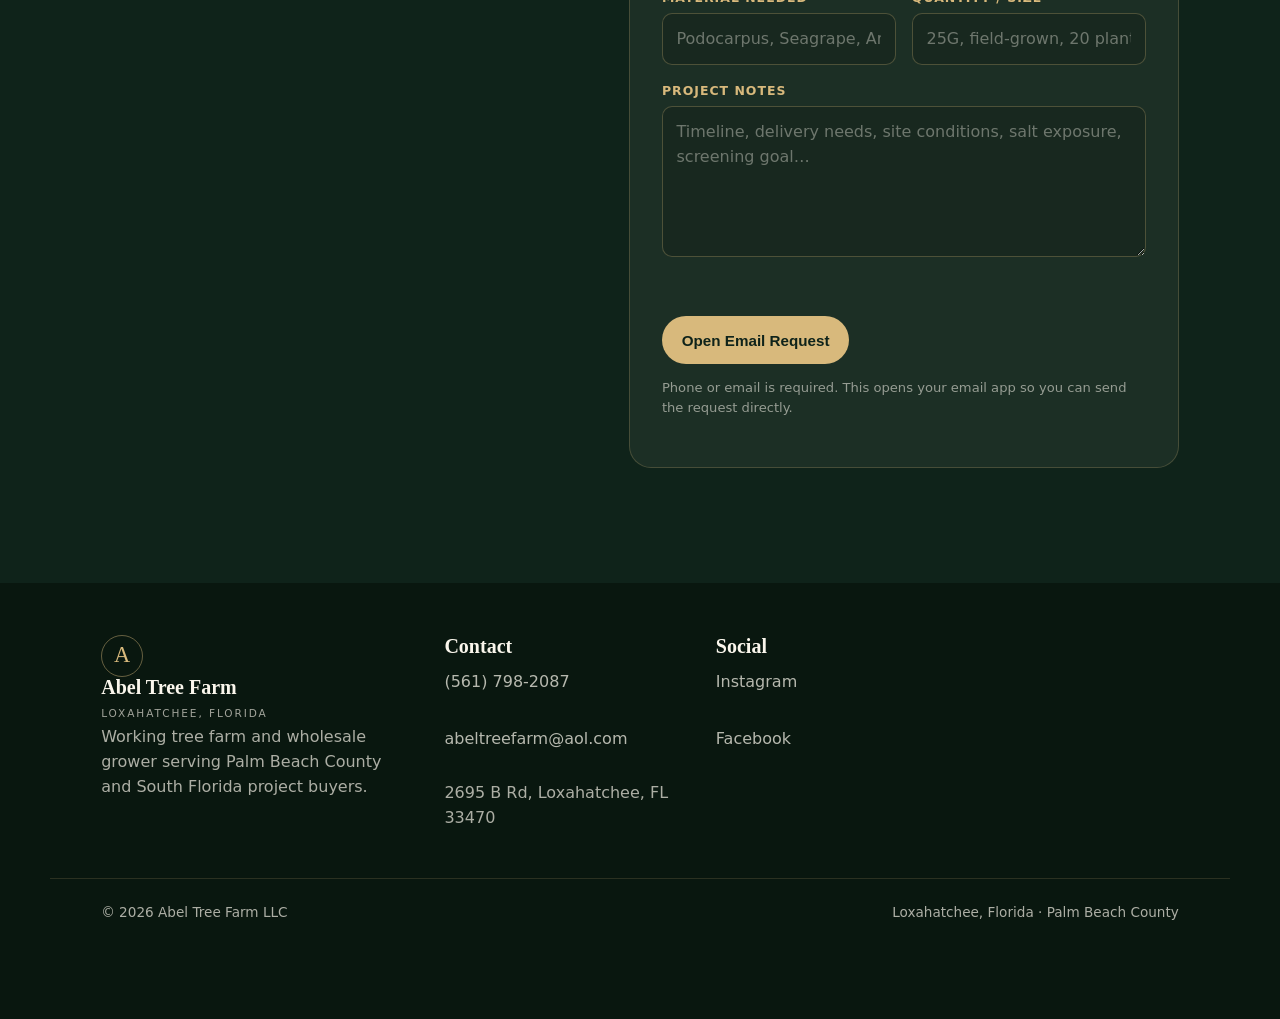
==== commit 49a1082d: "Tighten public copy for customer clarity" ====
--- a/index.html
+++ b/index.html
@@ -3,13 +3,13 @@
 <head>
   <meta charset="utf-8">
   <meta name="viewport" content="width=device-width, initial-scale=1">
-  <title>Abel Tree Farm | Wholesale Tree Farm & Landscape Material in Palm Beach County</title>
-  <meta name="description" content="Abel Tree Farm is a Loxahatchee, Florida tree farm and wholesale grower supplying South Florida landscape material, palms, Seagrape, Podocarpus, Green Island Ficus, Buttonwood, Areca and more.">
+  <title>Abel Tree Farm | Wholesale Palms, Trees & Hedging in Palm Beach County</title>
+  <meta name="description" content="Abel Tree Farm grows and supplies palms, coastal trees, privacy hedges, and field-grown nursery stock from Loxahatchee for South Florida landscapes.">
   <meta name="theme-color" content="#0f231a">
   <link rel="canonical" href="https://www.abeltreefarm.com/">
   <meta property="og:type" content="website">
-  <meta property="og:title" content="Abel Tree Farm — Wholesale Grower in Palm Beach County">
-  <meta property="og:description" content="South Florida landscape material, field-grown trees, palms, privacy hedging and coastal planting stock from Loxahatchee, Florida.">
+  <meta property="og:title" content="Abel Tree Farm — Wholesale Palms, Trees & Hedging">
+  <meta property="og:description" content="Working tree farm in Loxahatchee supplying palms, coastal trees, hedging, and field-grown material for Palm Beach County and South Florida projects.">
   <meta property="og:url" content="https://www.abeltreefarm.com/">
   <meta property="og:site_name" content="Abel Tree Farm">
   <meta property="og:image" content="https://www.abeltreefarm.com/images/draft-gallery-actual-gate-watercolor-v2.png">
@@ -26,7 +26,7 @@
     "@type": "GardenStore",
     "name": "Abel Tree Farm",
     "legalName": "Abel Tree Farm LLC",
-    "description": "Wholesale grower and local tree farm in Loxahatchee, Florida, supplying South Florida landscape material including palms, Seagrape, Green Island Ficus, Podocarpus, Black Olive, Buttonwood and other nursery stock. Call for current availability and sizes.",
+    "description": "Working tree farm and wholesale grower in Loxahatchee, Florida, supplying palms, coastal trees, privacy hedges, and field-grown nursery stock for South Florida landscapes. Call for current availability and sizes.",
     "url": "https://www.abeltreefarm.com/",
     "telephone": "+15617982087",
     "email": "abeltreefarm@aol.com",
@@ -48,13 +48,7 @@
     "openingHoursSpecification": [
       {
         "@type": "OpeningHoursSpecification",
-        "dayOfWeek": [
-          "Monday",
-          "Tuesday",
-          "Wednesday",
-          "Thursday",
-          "Friday"
-        ],
+        "dayOfWeek": ["Monday","Tuesday","Wednesday","Thursday","Friday"],
         "opens": "07:30",
         "closes": "16:00"
       },
@@ -65,17 +59,8 @@
         "closes": "12:00"
       }
     ],
-    "areaServed": [
-      "Palm Beach County",
-      "Broward County",
-      "Martin County",
-      "St. Lucie County",
-      "South Florida"
-    ],
-    "sameAs": [
-      "https://instagram.com/abeltreefarm",
-      "https://www.facebook.com/profile.php?id=100066695918594"
-    ]
+    "areaServed": ["Palm Beach County","Broward County","Martin County","St. Lucie County","South Florida"],
+    "sameAs": ["https://instagram.com/abeltreefarm","https://www.facebook.com/profile.php?id=100066695918594"]
   },
   {
     "@context": "https://schema.org",
@@ -84,34 +69,22 @@
       {
         "@type": "Question",
         "name": "Do you sell to landscapers and contractors?",
-        "acceptedAnswer": {
-          "@type": "Answer",
-          "text": "Yes. Abel Tree Farm is positioned for trade buyers who need reliable South Florida landscape material, field-grown stock, hedging and palms. Call with species, size, quantity and project location for current availability."
-        }
+        "acceptedAnswer": {"@type": "Answer", "text": "Yes. Call or text with the plant name, size, quantity, project city, and timing so Abel Tree Farm can confirm current availability."}
       },
       {
         "@type": "Question",
         "name": "Can homeowners buy directly from Abel Tree Farm?",
-        "acceptedAnswer": {
-          "@type": "Answer",
-          "text": "Homeowners can call the farm to discuss what they need and schedule a visit. Availability changes by season and project volume."
-        }
-      },
-      {
-        "@type": "Question",
-        "name": "What areas do you serve?",
-        "acceptedAnswer": {
-          "@type": "Answer",
-          "text": "The farm is based in Palm Beach County and serves Palm Beach, Broward, Martin and St. Lucie counties. Larger orders may be discussed directly with the farm."
-        }
+        "acceptedAnswer": {"@type": "Answer", "text": "Yes, but please call first. Abel Tree Farm is a working farm, not a retail garden center. The farm can help confirm whether the material you need is available and whether a visit makes sense."}
       },
       {
         "@type": "Question",
         "name": "Is the inventory on the website live?",
-        "acceptedAnswer": {
-          "@type": "Answer",
-          "text": "No. The website shows representative publicly listed material and categories. Current sizes, quantities and pricing should be confirmed by phone before planning an install."
-        }
+        "acceptedAnswer": {"@type": "Answer", "text": "No. Inventory changes by season, growth stage, and project volume. The website shows sample material. Call or text for current counts."}
+      },
+      {
+        "@type": "Question",
+        "name": "Do you handle permits or code approval?",
+        "acceptedAnswer": {"@type": "Answer", "text": "No. Abel Tree Farm can help source plants suited to South Florida conditions. Landscape architects, contractors, and permitting professionals handle formal code compliance."}
       }
     ]
   }
@@ -143,19 +116,18 @@
       <div class="container hero-grid">
         <div class="hero-copy reveal">
           <p class="eyebrow">Wholesale grower · Palm Beach County</p>
-          <h1>South Florida landscape material, grown close to the job.</h1>
-          <p class="lede">Abel Tree Farm supplies palms, coastal trees, privacy hedging and field-grown nursery stock from Loxahatchee for landscapers, builders, municipalities and homeowners across the region.</p>
+          <h1>Wholesale palms, trees, and hedging grown in Palm Beach County.</h1>
+          <p class="lede">Abel Tree Farm supplies South Florida landscape material from its working farm in Loxahatchee. Call or text with the plant, size, quantity, project city, and timing so we can confirm what is ready.</p>
           <div class="cta-row">
-            <a class="btn btn-primary" href="tel:+15617982087">Call (561) 798-2087</a>
-            <a class="btn btn-outline" href="sms:+15617982087">Text the Farm</a>
-            <a class="btn btn-outline" href="availability.html">Current Availability</a>
-            <a class="btn btn-quiet" href="#grow">See Inventory</a>
+            <a class="btn btn-primary" href="tel:+15617982087">Call Current Availability</a>
+            <a class="btn btn-outline" href="#grow">View Sample Inventory</a>
+            <a class="btn btn-quiet" href="mailto:abeltreefarm@aol.com?subject=Abel%20Tree%20Farm%20Availability%20Request">Request by Email</a>
           </div>
           <dl class="hero-facts" aria-label="Farm facts">
             <div><dt>Location</dt><dd>Loxahatchee, FL</dd></div>
-            <div><dt>Farm</dt><dd>56 acres</dd></div>
+            <div><dt>Farm</dt><dd>56-acre working farm</dd></div>
             <div><dt>Focus</dt><dd>Wholesale grower</dd></div>
-            <div><dt>Price range</dt><dd>$$$</dd></div>
+            <div><dt>Projects</dt><dd>South Florida</dd></div>
           </dl>
         </div>
         <figure class="hero-art reveal">
@@ -168,8 +140,8 @@
       <div class="container proof-grid">
         <div class="proof-item reveal"><span>01</span><strong>2695 B Rd</strong><p>Loxahatchee, FL 33470</p></div>
         <div class="proof-item reveal"><span>02</span><strong>Call current availability</strong><p>(561) 798-2087</p></div>
-        <div class="proof-item reveal"><span>03</span><strong>Listed public hours</strong><p>Mon–Fri 7:30–4 · Sat 7:30–12</p></div>
-        <div class="proof-item reveal"><span>04</span><strong>South Florida supply</strong><p>Landscape material for trade and local projects</p></div>
+        <div class="proof-item reveal"><span>03</span><strong>Posted hours</strong><p>Mon–Fri 7:30–4 · Sat 7:30–12</p></div>
+        <div class="proof-item reveal"><span>04</span><strong>South Florida supply</strong><p>Palms, trees, hedging, and field-grown material</p></div>
       </div>
     </section>
 
@@ -178,8 +150,8 @@
         <div class="copy-block reveal">
           <p class="eyebrow">The Farm</p>
           <h2>A working grower, not a showroom.</h2>
-          <p>Abel Tree Farm is based in Loxahatchee Groves, west of Palm Beach. The site should feel premium, but the promise is simple: help buyers source the right trees, palms and hedging before install pressure hits.</p>
-          <p>Contractors need material that is available, healthy and sized correctly. Homeowners need straight answers before they spend serious money. Both need a farm that knows South Florida heat, salt, wind, wet soil, screening needs and tight project timelines.</p>
+          <p>Abel Tree Farm is a working tree farm in Loxahatchee, west of Palm Beach. We grow and source palms, coastal trees, privacy hedges, and field-grown nursery stock for South Florida landscapes.</p>
+          <p>Contractors, builders, estate managers, municipalities, and homeowners call before visiting so the farm can confirm what is available, what sizes are ready, and whether a farm walk makes sense.</p>
         </div>
         <figure class="image-plate reveal">
           <img src="images/draft-about-field-grown-rows-watercolor-v1.png" width="1536" height="1024" alt="Field-grown tree rows at Abel Tree Farm in South Florida." loading="lazy" decoding="async">
@@ -191,8 +163,8 @@
       <div class="container">
         <div class="section-head reveal">
           <p class="eyebrow">What We Grow</p>
-          <h2>A sample of what we grow. Call for what is ready now.</h2>
-          <p class="lede">Sizes and quantities change by season and project volume. Call or text with species, size, quantity and project location so the farm can confirm current availability.</p>
+          <h2>Sample material. Current counts by phone or text.</h2>
+          <p class="lede">Inventory changes by season, growth stage, and project volume. Use this list as a starting point, then call or text with the plant, size, quantity, project city, and timing.</p>
         </div>
         <div class="filters reveal" role="group" aria-label="Filter inventory by type">
           <button type="button" class="chip is-active" data-filter="all" aria-pressed="true">All</button>
@@ -200,16 +172,16 @@
           <button type="button" class="chip" data-filter="coastal" aria-pressed="false">Coastal</button>
           <button type="button" class="chip" data-filter="hedging" aria-pressed="false">Hedging</button>
           <button type="button" class="chip" data-filter="shade" aria-pressed="false">Shade</button>
-          <button type="button" class="chip" data-filter="fieldgrown" aria-pressed="false">Field grown</button>
+          <button type="button" class="chip" data-filter="fieldgrown" aria-pressed="false">Field-Grown</button>
         </div>
         <div class="availability-callout reveal">
           <div>
             <p class="eyebrow">Current Availability</p>
             <h3>Need sizes before a bid?</h3>
-            <p>The weekly availability download is being prepared. For live counts today, call or text the farm with plant names, sizes, quantities, and project location.</p>
+            <p>Availability changes quickly. Our weekly availability sheet is being prepared. For current counts, call or text the farm with the plant name, size, quantity, deadline, and project location.</p>
           </div>
           <div class="availability-actions">
-            <a class="btn btn-primary" href="availability.html">Open Availability Page</a>
+            <a class="btn btn-primary" href="availability.html">Availability Request Format</a>
             <a class="btn dark-outline" href="tel:+15617982087">Call Now</a>
           </div>
         </div>
@@ -219,11 +191,11 @@
               <img src="images/draft-inventory-seagrape-watercolor-v1.png" width="1536" height="1024" alt="Seagrape material for Abel Tree Farm inventory." loading="lazy" decoding="async">
             </figure>
             <div class="inventory-copy">
+              <h3>Seagrape</h3>
               <p class="latin">Coccoloba uvifera</p>
-              <h3>Seagrape</h3>
-              <p>A Palm Beach coastal staple with broad, leathery leaves. Used as a sculptural specimen, salt-tolerant screen, or clipped privacy hedge.</p>
-              <p class="sizes">Field grown · 25G listed publicly</p>
-              <div class="tags"><span>Coastal</span><span>Salt tolerant</span><span>Privacy</span></div>
+              <p>Salt-tolerant coastal tree or hedge for privacy, screening, and specimen use.</p>
+              <p class="sizes">Shown sizes: 25G · field-grown when available</p>
+              <div class="tags"><span>Coastal</span><span>Salt Tolerant</span><span>Privacy</span></div>
             </div>
           </article>
           <article class="inventory-card reveal" data-cat="hedging container">
@@ -231,11 +203,11 @@
               <img src="images/draft-inventory-green-island-ficus-watercolor-v1.png" width="1536" height="1024" alt="Green Island Ficus material for Abel Tree Farm inventory." loading="lazy" decoding="async">
             </figure>
             <div class="inventory-copy">
+              <h3>Green Island Ficus</h3>
               <p class="latin">Ficus microcarpa 'Green Island'</p>
-              <h3>Green Island Ficus</h3>
-              <p>Dense, glossy, mounding material for low borders, formal edges, and refined landscape massing.</p>
-              <p class="sizes">15G · 25G · 45G listed publicly</p>
-              <div class="tags"><span>Low hedge</span><span>Glossy</span><span>Tidy</span></div>
+              <p>Dense, glossy material for low hedges, clean borders, and compact landscape massing.</p>
+              <p class="sizes">Shown sizes: 15G · 25G · 45G</p>
+              <div class="tags"><span>Low Hedge</span><span>Glossy</span><span>Tidy</span></div>
             </div>
           </article>
           <article class="inventory-card reveal" data-cat="hedging fieldgrown">
@@ -243,11 +215,11 @@
               <img src="images/draft-inventory-podocarpus-watercolor-v1.png" width="1536" height="1024" alt="Podocarpus and Plum Pine material for Abel Tree Farm inventory." loading="lazy" decoding="async">
             </figure>
             <div class="inventory-copy">
+              <h3>Podocarpus / Plum Pine</h3>
               <p class="latin">Podocarpus</p>
-              <h3>Podocarpus / Plum Pine</h3>
-              <p>A premium South Florida privacy plant. Fine textured, deep green, and strong for tall screens or clean formal hedging.</p>
-              <p class="sizes">15G · Field grown listed publicly</p>
-              <div class="tags"><span>Privacy</span><span>Formal hedge</span><span>Screening</span></div>
+              <p>Fine-textured evergreen material for privacy screens, formal hedges, and property lines.</p>
+              <p class="sizes">Shown sizes: 15G · field-grown when available</p>
+              <div class="tags"><span>Privacy</span><span>Formal Hedge</span><span>Screening</span></div>
             </div>
           </article>
           <article class="inventory-card reveal" data-cat="shade container">
@@ -255,10 +227,10 @@
               <img src="images/draft-inventory-black-olive-shady-lady-watercolor-v1.png" width="1536" height="1024" alt="Black Olive Shady Lady material for Abel Tree Farm inventory." loading="lazy" decoding="async">
             </figure>
             <div class="inventory-copy">
+              <h3>Black Olive ‘Shady Lady’</h3>
               <p class="latin">Bucida buceras 'Shady Lady'</p>
-              <h3>Black Olive ‘Shady Lady’</h3>
-              <p>Clean, layered canopy for upscale landscapes where filtered shade and architectural structure are important.</p>
-              <p class="sizes">45G listed publicly</p>
+              <p>Layered canopy tree used for filtered shade, structure, and strong landscape presence.</p>
+              <p class="sizes">Shown sizes: 45G</p>
               <div class="tags"><span>Shade</span><span>Specimen</span><span>Canopy</span></div>
             </div>
           </article>
@@ -267,10 +239,10 @@
               <img src="images/draft-inventory-green-buttonwood-watercolor-v1.png" width="1536" height="1024" alt="Green Buttonwood material for Abel Tree Farm inventory." loading="lazy" decoding="async">
             </figure>
             <div class="inventory-copy">
+              <h3>Green Buttonwood</h3>
               <p class="latin">Conocarpus erectus</p>
-              <h3>Green Buttonwood</h3>
-              <p>Hard-working coastal material for screening, streetscape massing, and resilient South Florida planting plans.</p>
-              <p class="sizes">25G listed publicly</p>
+              <p>Coastal tree and screening material for streetscapes, buffers, and resilient South Florida planting plans.</p>
+              <p class="sizes">Shown sizes: 25G</p>
               <div class="tags"><span>Coastal</span><span>Resilient</span><span>Native</span></div>
             </div>
           </article>
@@ -279,10 +251,10 @@
               <img src="images/draft-inventory-areca-palm-watercolor-v1.png" width="1536" height="1024" alt="Areca Palm material for Abel Tree Farm inventory." loading="lazy" decoding="async">
             </figure>
             <div class="inventory-copy">
+              <h3>Areca Palm</h3>
               <p class="latin">Dypsis lutescens</p>
-              <h3>Areca Palm</h3>
-              <p>Fast visual screening and layered tropical texture for property lines, pools, estates, and privacy-sensitive sites.</p>
-              <p class="sizes">25G · Field grown listed publicly</p>
+              <p>Clumping palm used for fast privacy, pool screening, property lines, and layered tropical texture.</p>
+              <p class="sizes">Shown sizes: 25G · field-grown when available</p>
               <div class="tags"><span>Palm</span><span>Screening</span><span>Texture</span></div>
             </div>
           </article>
@@ -291,11 +263,11 @@
               <img src="images/draft-inventory-ficus-nitida-watercolor-v1.png" width="1536" height="1024" alt="Ficus nitida and Indian Laurel material for Abel Tree Farm inventory." loading="lazy" decoding="async">
             </figure>
             <div class="inventory-copy">
+              <h3>Ficus nitida / Indian Laurel</h3>
               <p class="latin">Ficus microcarpa</p>
-              <h3>Ficus nitida / Indian Laurel</h3>
-              <p>Strong, dense landscape material for large screening, clipped structure, and mature shade where conditions are appropriate.</p>
-              <p class="sizes">25G · 45G · 100G · Field grown listed publicly</p>
-              <div class="tags"><span>Screening</span><span>Shade</span><span>Field grown</span></div>
+              <p>Dense landscape material for larger screens, clipped structure, and mature shade where conditions are appropriate.</p>
+              <p class="sizes">Shown sizes: 25G · 45G · 100G · field-grown when available</p>
+              <div class="tags"><span>Screening</span><span>Shade</span><span>Field-Grown</span></div>
             </div>
           </article>
           <article class="inventory-card reveal" data-cat="hedging container">
@@ -303,10 +275,10 @@
               <img src="images/draft-inventory-schefflera-gold-capella-watercolor-v1.png" width="1536" height="1024" alt="Schefflera Gold Capella material for Abel Tree Farm inventory." loading="lazy" decoding="async">
             </figure>
             <div class="inventory-copy">
+              <h3>Schefflera ‘Gold Capella’</h3>
               <p class="latin">Schefflera arboricola 'Gold Capella'</p>
-              <h3>Schefflera ‘Gold Capella’</h3>
-              <p>Bright variegated foliage for massing, accents, and durable South Florida landscape color.</p>
-              <p class="sizes">15G listed publicly</p>
+              <p>Variegated foliage for massing, accents, foundation planting, and durable landscape color.</p>
+              <p class="sizes">Shown sizes: 15G</p>
               <div class="tags"><span>Color</span><span>Accent</span><span>Container</span></div>
             </div>
           </article>
@@ -315,10 +287,10 @@
               <img src="images/draft-inventory-schefflera-green-watercolor-v1.png" width="1536" height="1024" alt="Schefflera Green material for Abel Tree Farm inventory." loading="lazy" decoding="async">
             </figure>
             <div class="inventory-copy">
+              <h3>Schefflera ‘Green’</h3>
               <p class="latin">Schefflera arboricola 'Green'</p>
-              <h3>Schefflera ‘Green’</h3>
-              <p>Dense green foliage for compact hedging, foundation massing, and reliable tropical texture.</p>
-              <p class="sizes">7G listed publicly</p>
+              <p>Compact green foliage for hedging, foundation massing, and reliable tropical texture.</p>
+              <p class="sizes">Shown sizes: 7G</p>
               <div class="tags"><span>Hedging</span><span>Foundation</span><span>Green</span></div>
             </div>
           </article>
@@ -327,34 +299,14 @@
               <img src="images/draft-inventory-montgomery-palm-watercolor-v1.png" width="1536" height="1024" alt="Montgomery Palm material for Abel Tree Farm inventory." loading="lazy" decoding="async">
             </figure>
             <div class="inventory-copy">
+              <h3>Montgomery Palm</h3>
               <p class="latin">Veitchia arecina</p>
-              <h3>Montgomery Palm</h3>
-              <p>Elegant feather palm used for avenue rhythm, estate entries, and vertical structure in tropical landscape plans.</p>
-              <p class="sizes">Field grown listed publicly</p>
+              <p>Feather palm used for entries, avenues, vertical structure, and tropical planting rhythm.</p>
+              <p class="sizes">Shown sizes: field-grown when available</p>
               <div class="tags"><span>Palm</span><span>Entry</span><span>Vertical</span></div>
             </div>
           </article>
         </div>
-        <p class="micro-copy reveal">Availability can change quickly. Please call before specifying, bidding or scheduling a project.</p>
-      </div>
-    </section>
-
-    <section id="services" class="section-light">
-      <div class="container service-layout">
-        <div class="copy-block reveal">
-          <p class="eyebrow">Services</p>
-          <h2>Sourcing help for serious landscape material.</h2>
-          <p>Abel Tree Farm is most useful when buyers need the right material, not just a pretty list. Call with the plant, size, quantity, destination and timing. The team can help confirm what is ready, what is appropriate, and what should be walked in person.</p>
-          <div class="service-cards">
-            <article class="service-card reveal"><span>01</span><h3>Wholesale supply</h3><p>Palms, hedging, coastal trees and field-grown material for contractors and project buyers.</p></article>
-            <article class="service-card reveal"><span>02</span><h3>Estate sourcing</h3><p>Specimen-scale planting material for privacy, entries, shade, and mature landscape upgrades.</p></article>
-            <article class="service-card reveal"><span>03</span><h3>Delivery coordination</h3><p>Discuss quantity, destination, access and timing directly with the farm before a project is scheduled.</p></article>
-            <article class="service-card reveal"><span>04</span><h3>Planting guidance</h3><p>Salt, wind, privacy, water, sun and mature size matter. Abel can help match species to conditions, while designers and permitting pros handle formal code approval.</p></article>
-          </div>
-        </div>
-        <figure class="image-plate wide reveal">
-          <img src="images/draft-service-install-equipment-watercolor-v1.png" width="1536" height="1024" alt="Large landscape material and nursery equipment prepared for delivery and installation." loading="lazy" decoding="async">
-        </figure>
       </div>
     </section>
 
@@ -363,14 +315,33 @@
         <div class="section-head reveal">
           <p class="eyebrow">How Buying Works</p>
           <h2>Call before you drive. Walk the farm when it matters.</h2>
-          <p class="lede">Availability can change quickly. A short call prevents wasted trips and helps the farm match you with the right block, size, and quantity.</p>
+          <p class="lede">A short call prevents wasted trips and helps the farm match you with the right block, size, and quantity.</p>
         </div>
         <div class="steps">
-          <div class="step reveal"><span>1</span><h3>Call or text</h3><p>Share species, quantity, size, timing and project city.</p></div>
-          <div class="step reveal"><span>2</span><h3>Confirm fit</h3><p>Abel can discuss current material and practical substitutions.</p></div>
-          <div class="step reveal"><span>3</span><h3>Visit by plan</h3><p>Walk the rows for important selections or larger jobs.</p></div>
-          <div class="step reveal"><span>4</span><h3>Coordinate next steps</h3><p>Discuss payment, pickup, delivery or project timing directly.</p></div>
-        </div>
+          <div class="step reveal"><span>1</span><h3>Call or text</h3><p>Share plant name, size, quantity, timing, and project city.</p></div>
+          <div class="step reveal"><span>2</span><h3>Confirm fit</h3><p>Discuss current material, available sizes, and practical substitutions.</p></div>
+          <div class="step reveal"><span>3</span><h3>Visit by plan</h3><p>Walk the rows for important selections, larger jobs, or specimen material.</p></div>
+          <div class="step reveal"><span>4</span><h3>Coordinate next steps</h3><p>Confirm payment, pickup, delivery coordination, or project timing directly.</p></div>
+        </div>
+      </div>
+    </section>
+
+    <section id="services" class="section-light">
+      <div class="container service-layout">
+        <div class="copy-block reveal">
+          <p class="eyebrow">Services</p>
+          <h2>Practical sourcing support for South Florida projects.</h2>
+          <p>Buyers call Abel Tree Farm when they need the right plant material, the right size, and a clear answer before a project deadline gets tight.</p>
+          <div class="service-cards">
+            <article class="service-card reveal"><span>01</span><h3>Wholesale supply</h3><p>Palms, hedging, coastal trees, and field-grown material for contractors and project buyers.</p></article>
+            <article class="service-card reveal"><span>02</span><h3>Project sourcing</h3><p>Tree, palm, and hedge material for privacy, entries, shade, screening, and mature landscape upgrades.</p></article>
+            <article class="service-card reveal"><span>03</span><h3>Delivery coordination</h3><p>Discuss quantity, destination, access, and timing directly with the farm before a project is scheduled.</p></article>
+            <article class="service-card reveal"><span>04</span><h3>Planting guidance</h3><p>Salt, wind, privacy, water, sun, and mature size all matter. The farm can help match species to site conditions.</p></article>
+          </div>
+        </div>
+        <figure class="image-plate wide reveal">
+          <img src="images/draft-service-install-equipment-watercolor-v1.png" width="1536" height="1024" alt="Large landscape material and nursery equipment prepared for delivery and installation." loading="lazy" decoding="async">
+        </figure>
       </div>
     </section>
 
@@ -379,16 +350,16 @@
         <div class="copy-block reveal">
           <p class="eyebrow">Service Area</p>
           <h2>Rooted in Palm Beach County. Useful across South Florida.</h2>
-          <p>Western growth, coastal rebuilds, HOA screening, municipal streetscapes and estate upgrades all create demand for plants that can handle Florida conditions. The website language speaks to that buyer without claiming code approval.</p>
+          <p>Abel Tree Farm primarily serves Palm Beach County and supports select projects across Broward, Martin, and St. Lucie counties. Call with your project city, quantity, and timing to confirm whether pickup, delivery coordination, or sourcing support is available.</p>
           <ul class="county-list">
             <li><strong>Palm Beach County</strong><span>primary market and home county</span></li>
-            <li><strong>Broward County</strong><span>delivery and project sourcing by request</span></li>
+            <li><strong>Broward County</strong><span>project sourcing by request</span></li>
             <li><strong>Martin County</strong><span>Treasure Coast landscape material</span></li>
             <li><strong>St. Lucie County</strong><span>larger orders and project needs</span></li>
           </ul>
         </div>
         <div class="area-card reveal">
-          <p class="eyebrow">Verified address</p>
+          <p class="eyebrow">Farm address</p>
           <h3>2695 B Rd, Loxahatchee, FL 33470</h3>
           <a class="btn btn-primary" href="https://www.google.com/maps/dir/?api=1&destination=2695+B+Rd,+Loxahatchee,+FL+33470" target="_blank" rel="noopener">Open Directions</a>
         </div>
@@ -400,27 +371,15 @@
         <div class="section-head reveal">
           <p class="eyebrow">From the Farm</p>
           <h2>From the Farm</h2>
-          <p class="lede">A look at the farm, nursery rows, plant material and working equipment behind South Florida landscape projects.</p>
+          <p class="lede">A look at the rows, plant material, equipment, and entrance behind South Florida landscape projects.</p>
         </div>
         <div class="gallery-grid">
-          <figure class="gallery-tile reveal">
-            <img src="images/draft-gallery-palm-avenue-watercolor-v1.png" width="1536" height="1024" alt="Palm avenue and nursery rows at a South Florida tree farm." loading="lazy" decoding="async">
-          </figure>
-          <figure class="gallery-tile reveal">
-            <img src="images/draft-gallery-shade-tree-rows-watercolor-v1.png" width="1536" height="1024" alt="Shade tree rows and specimen material at a South Florida nursery." loading="lazy" decoding="async">
-          </figure>
-          <figure class="gallery-tile reveal">
-            <img src="images/draft-gallery-equipment-operations-watercolor-v1.png" width="1536" height="1024" alt="Nursery equipment moving container trees between farm rows." loading="lazy" decoding="async">
-          </figure>
-          <figure class="gallery-tile reveal">
-            <img src="images/draft-gallery-john-deere-333p-tree-spade-watercolor-v1.png" width="1536" height="1024" alt="Compact skid steer with tree spade attachment in a palm nursery setting." loading="lazy" decoding="async">
-          </figure>
-          <figure class="gallery-tile reveal">
-            <img src="images/draft-gallery-actual-gate-watercolor-v2.png" width="1536" height="1024" alt="Abel Tree Farm gate with palms and tropical foliage." loading="lazy" decoding="async">
-          </figure>
-          <figure class="gallery-tile reveal">
-            <img src="images/draft-about-field-grown-rows-watercolor-v1.png" width="1536" height="1024" alt="Field-grown rows and farm detail at Abel Tree Farm." loading="lazy" decoding="async">
-          </figure>
+          <figure class="gallery-tile reveal"><img src="images/draft-gallery-palm-avenue-watercolor-v1.png" width="1536" height="1024" alt="Palm avenue and nursery rows at a South Florida tree farm." loading="lazy" decoding="async"></figure>
+          <figure class="gallery-tile reveal"><img src="images/draft-gallery-shade-tree-rows-watercolor-v1.png" width="1536" height="1024" alt="Shade tree rows and specimen material at a South Florida nursery." loading="lazy" decoding="async"></figure>
+          <figure class="gallery-tile reveal"><img src="images/draft-gallery-equipment-operations-watercolor-v1.png" width="1536" height="1024" alt="Nursery equipment moving container trees between farm rows." loading="lazy" decoding="async"></figure>
+          <figure class="gallery-tile reveal"><img src="images/draft-gallery-john-deere-333p-tree-spade-watercolor-v1.png" width="1536" height="1024" alt="Compact skid steer with tree spade attachment in a palm nursery setting." loading="lazy" decoding="async"></figure>
+          <figure class="gallery-tile reveal"><img src="images/draft-gallery-actual-gate-watercolor-v2.png" width="1536" height="1024" alt="Abel Tree Farm gate with palms and tropical foliage." loading="lazy" decoding="async"></figure>
+          <figure class="gallery-tile reveal"><img src="images/draft-about-field-grown-rows-watercolor-v1.png" width="1536" height="1024" alt="Field-grown rows and farm detail at Abel Tree Farm." loading="lazy" decoding="async"></figure>
         </div>
       </div>
     </section>
@@ -433,7 +392,7 @@
         <div class="copy-block reveal">
           <p class="eyebrow">Visit</p>
           <h2>Plan the visit around what you need.</h2>
-          <p>Abel Tree Farm is a working farm. Calling first helps confirm whether the material you need is available and whether a visit is worth scheduling.</p>
+          <p>Abel Tree Farm is a working farm. Calling first helps confirm whether the material you need is available, what sizes are ready, and whether a visit is worth scheduling.</p>
           <div class="contact-list">
             <div><strong>Phone</strong><span><a href="tel:+15617982087">(561) 798-2087</a></span></div>
             <div><strong>Email</strong><span><a href="mailto:abeltreefarm@aol.com">abeltreefarm@aol.com</a></span></div>
@@ -448,10 +407,10 @@
       <div class="container">
         <div class="section-head reveal"><p class="eyebrow">Questions</p><h2>Clear answers before the drive west.</h2></div>
         <div class="faq-list">
-          <details class="reveal"><summary>Do you sell to landscapers and contractors?</summary><p>Yes. Call with species, size, quantity, project location and timing so the farm can confirm current availability.</p></details>
-          <details class="reveal"><summary>Can homeowners buy directly?</summary><p>Homeowners should call first. The farm can discuss what is needed and whether a visit makes sense.</p></details>
-          <details class="reveal"><summary>Is the inventory live?</summary><p>No. Inventory changes by season and project volume. The website shows representative publicly listed material and categories; confirm live quantities by phone.</p></details>
-          <details class="reveal"><summary>Do you handle landscape code or permits?</summary><p>No claim is made here. Abel can help source material suited to South Florida conditions. Landscape architects, contractors and permitting professionals handle formal code compliance.</p></details>
+          <details class="reveal"><summary>Do you sell to landscapers and contractors?</summary><p>Yes. Call or text with the plant name, size, quantity, project city, and timing so we can confirm current availability.</p></details>
+          <details class="reveal"><summary>Can homeowners buy directly?</summary><p>Yes, but please call first. Abel Tree Farm is a working farm, not a retail garden center. We can help confirm whether the material you need is available and whether a visit makes sense.</p></details>
+          <details class="reveal"><summary>Is the inventory live?</summary><p>No. Inventory changes by season, growth stage, and project volume. The website shows sample material. Call or text for current counts.</p></details>
+          <details class="reveal"><summary>Do you handle permits or code approval?</summary><p>No. Abel Tree Farm can help source plants suited to South Florida conditions. Landscape architects, contractors, and permitting professionals handle formal code compliance.</p></details>
         </div>
       </div>
     </section>
@@ -461,11 +420,11 @@
         <div class="copy-block reveal">
           <p class="eyebrow">Request Availability</p>
           <h2>Tell us what the project needs.</h2>
-          <p class="lede">Include plant names, sizes, quantities, project city, timing and whether delivery or install coordination is needed.</p>
+          <p class="lede">Include plant names, sizes, quantities, project city, timing, and whether pickup or delivery coordination is needed.</p>
           <div class="direct-actions">
-            <a href="tel:+15617982087"><strong>Call</strong><span>(561) 798-2087</span></a>
-            <a href="sms:+15617982087"><strong>Text</strong><span>Fastest for photos and quantities</span></a>
-            <a href="mailto:abeltreefarm@aol.com"><strong>Email</strong><span>abeltreefarm@aol.com</span></a>
+            <a href="tel:+15617982087"><strong>Call:</strong><span>(561) 798-2087</span></a>
+            <a href="sms:+15617982087"><strong>Text:</strong><span>Fastest for photos and quantities</span></a>
+            <a href="mailto:abeltreefarm@aol.com"><strong>Email:</strong><span>abeltreefarm@aol.com</span></a>
           </div>
         </div>
         <form class="quote-form reveal" id="quoteForm" name="quote" action="mailto:abeltreefarm@aol.com" novalidate>
@@ -480,7 +439,7 @@
           </div>
           <div class="form-row">
             <div class="field"><label for="species">Material needed</label><input id="species" name="species" type="text" placeholder="Podocarpus, Seagrape, Areca…"></div>
-            <div class="field"><label for="quantity">Quantity / size</label><input id="quantity" name="quantity" type="text" placeholder="25G, field grown, 20 plants…"></div>
+            <div class="field"><label for="quantity">Quantity / size</label><input id="quantity" name="quantity" type="text" placeholder="25G, field-grown, 20 plants…"></div>
           </div>
           <div class="field"><label for="message">Project notes</label><textarea id="message" name="message" rows="5" placeholder="Timeline, delivery needs, site conditions, salt exposure, screening goal…"></textarea></div>
           <p class="form-error" id="formError" role="alert"></p>
@@ -494,7 +453,7 @@
 
   <footer class="site-footer">
     <div class="container footer-grid">
-      <div><a class="brand" href="#top"><span class="brand-mark">A</span><span><strong>Abel Tree Farm</strong><small>Loxahatchee, Florida</small></span></a><p>Wholesale grower and local tree farm serving Palm Beach County and South Florida project buyers.</p></div>
+      <div><a class="brand" href="#top"><span class="brand-mark">A</span><span><strong>Abel Tree Farm</strong><small>Loxahatchee, Florida</small></span></a><p>Working tree farm and wholesale grower serving Palm Beach County and South Florida project buyers.</p></div>
       <div><strong>Contact</strong><p><a href="tel:+15617982087">(561) 798-2087</a><br><a href="mailto:abeltreefarm@aol.com">abeltreefarm@aol.com</a><br>2695 B Rd, Loxahatchee, FL 33470</p></div>
       <div><strong>Social</strong><p><a href="https://instagram.com/abeltreefarm" target="_blank" rel="noopener">Instagram</a><br><a href="https://www.facebook.com/profile.php?id=100066695918594" target="_blank" rel="noopener">Facebook</a></p></div>
     </div>
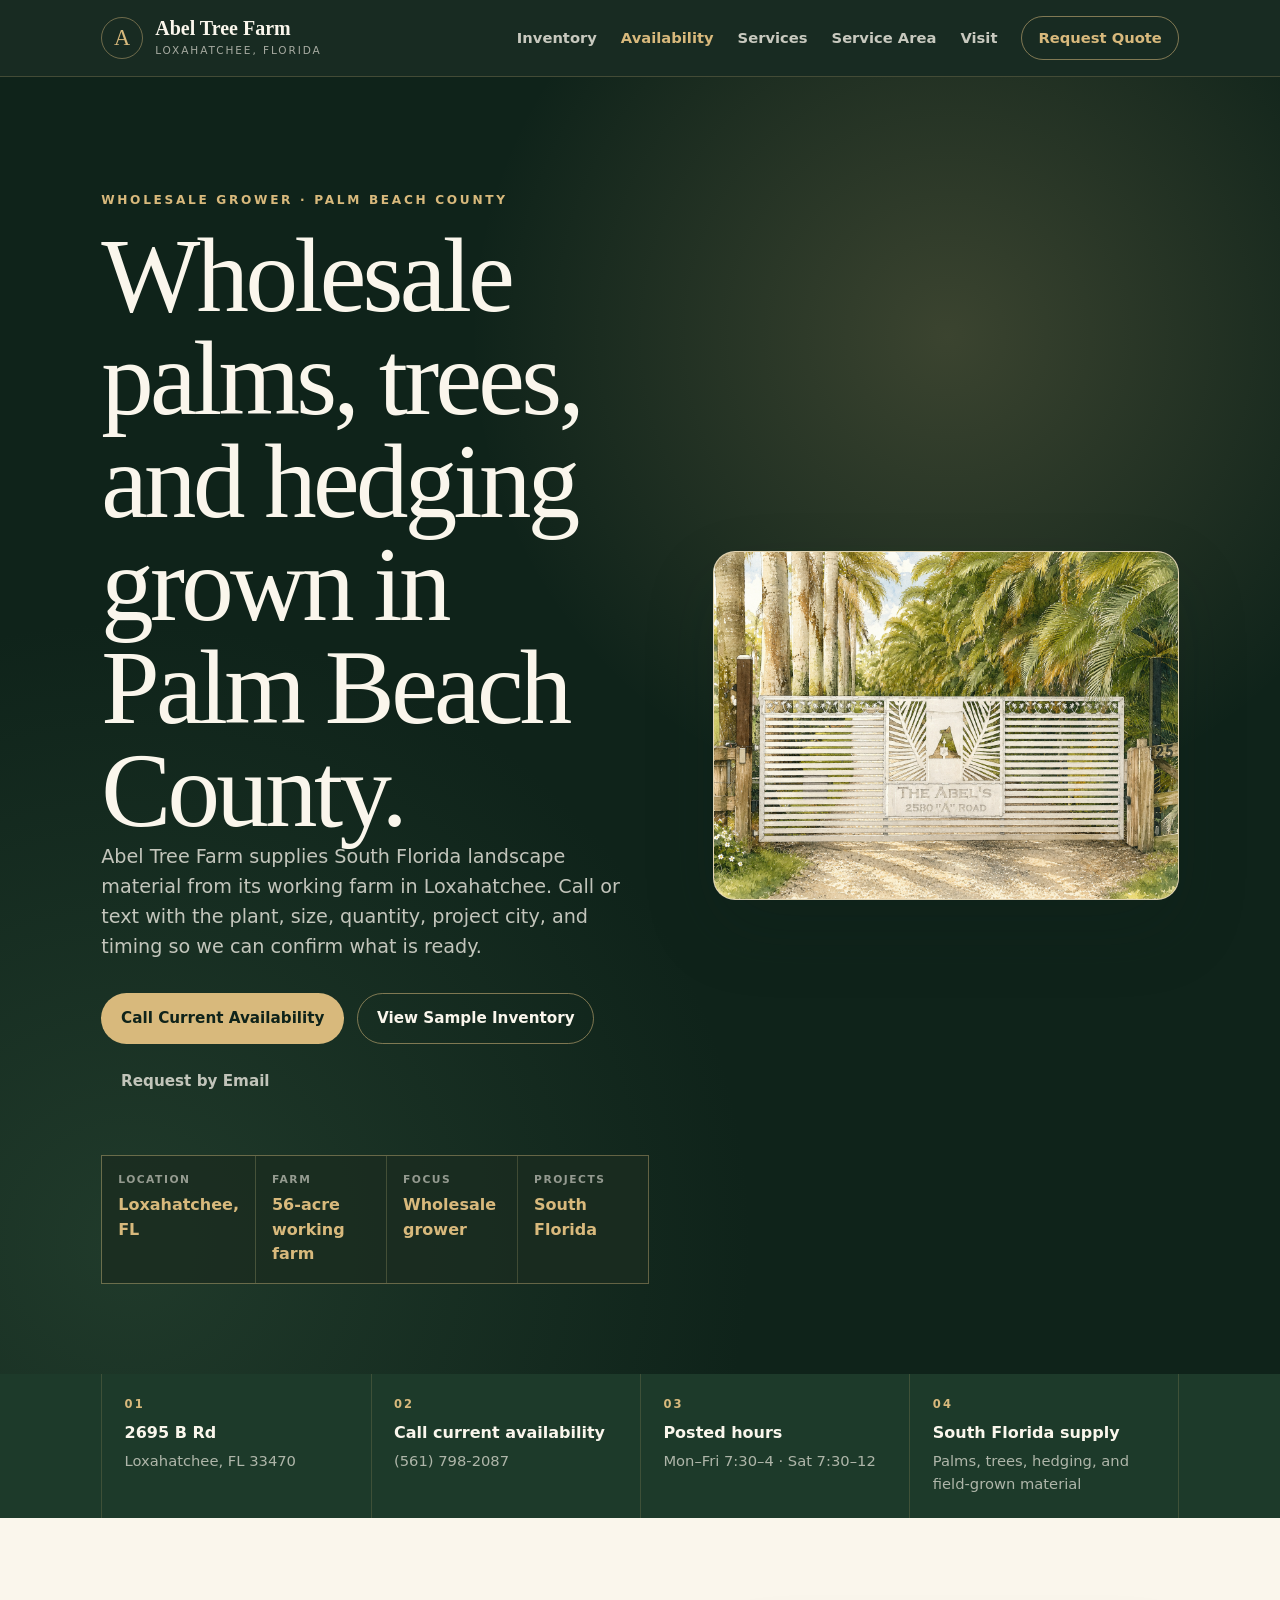
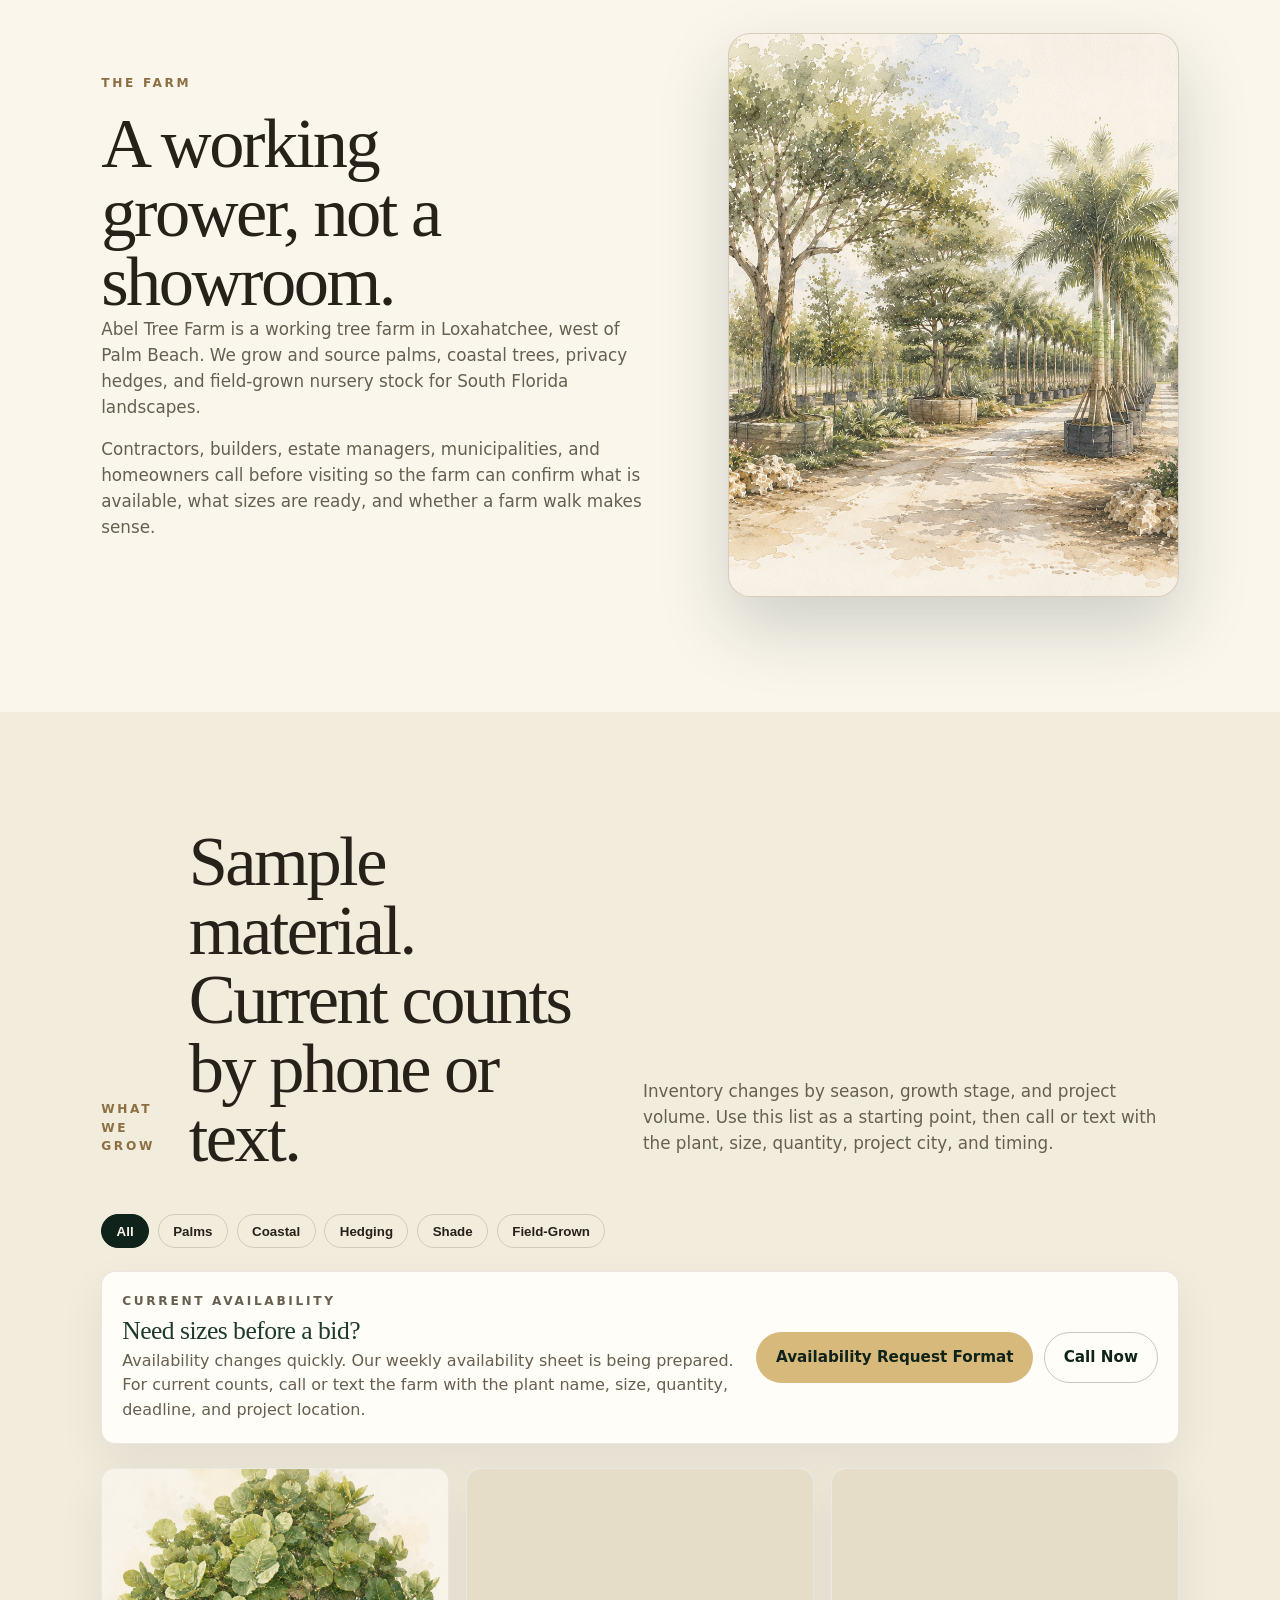
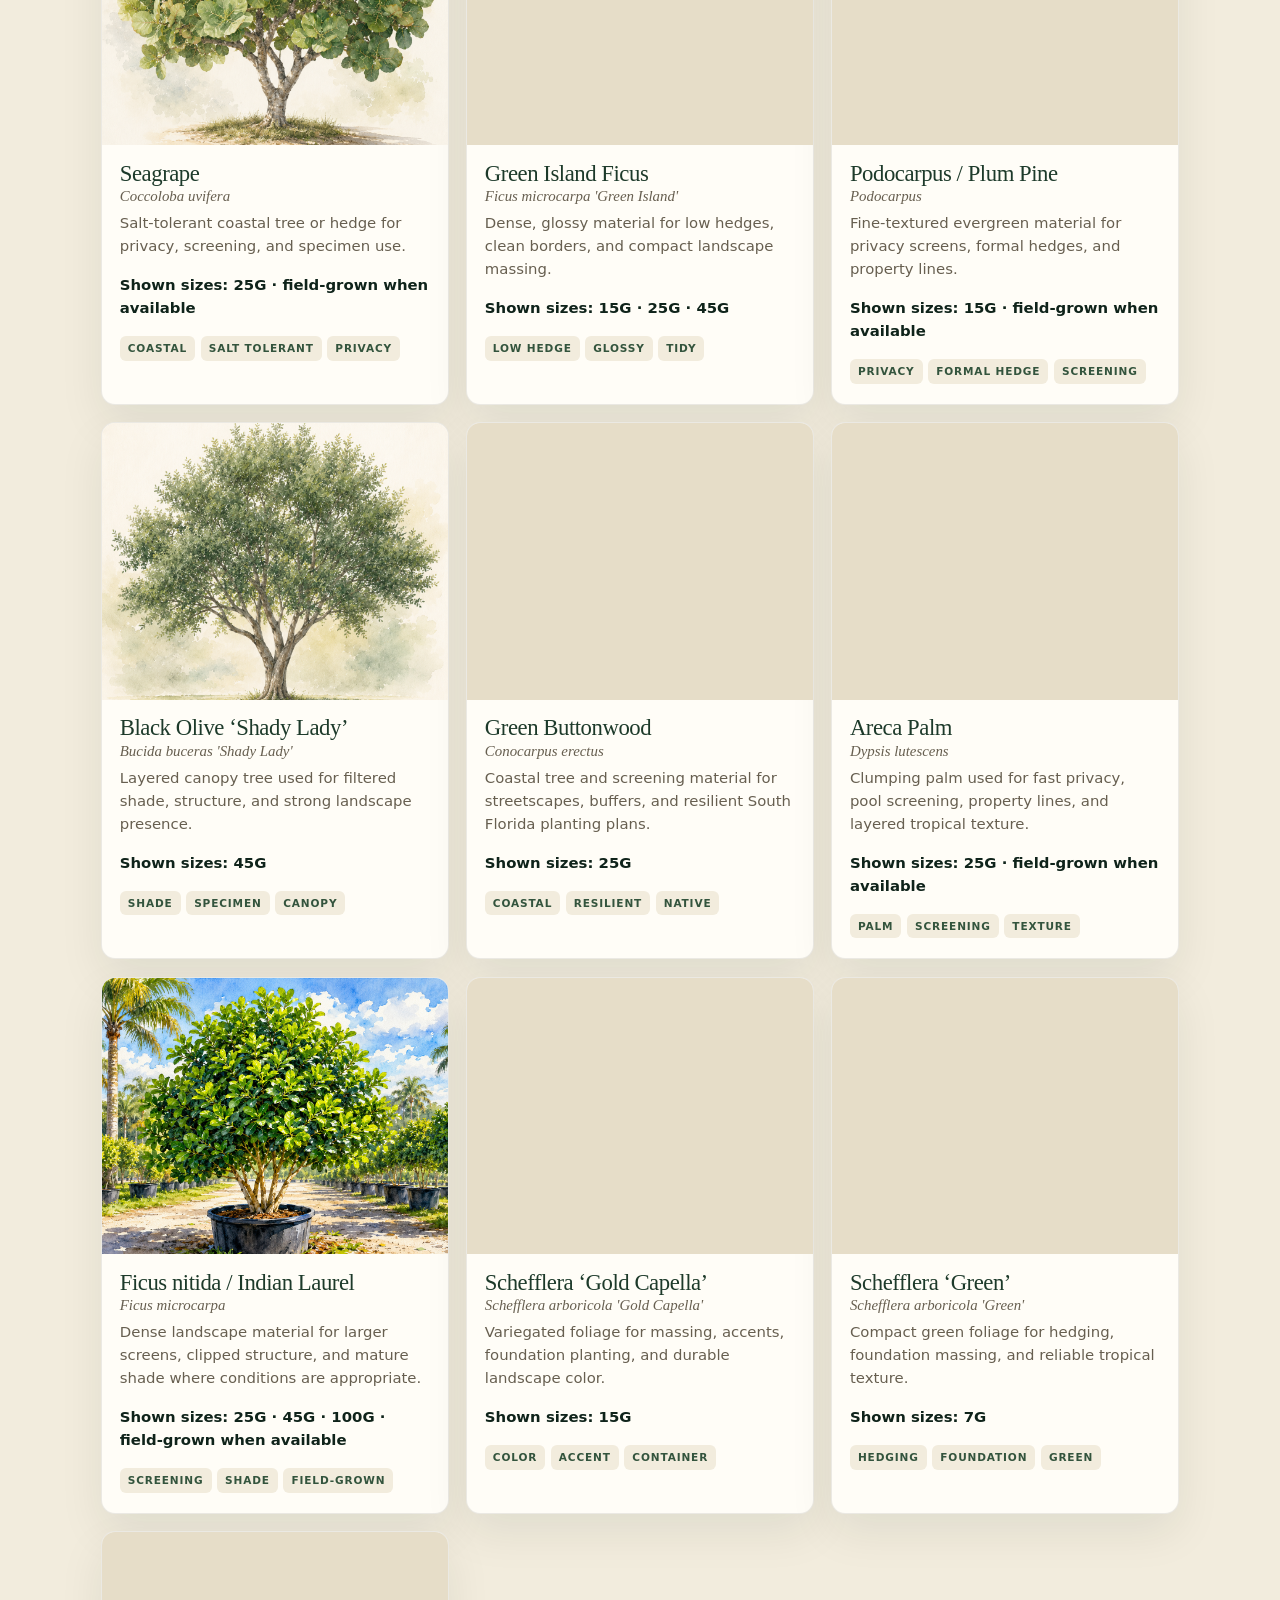
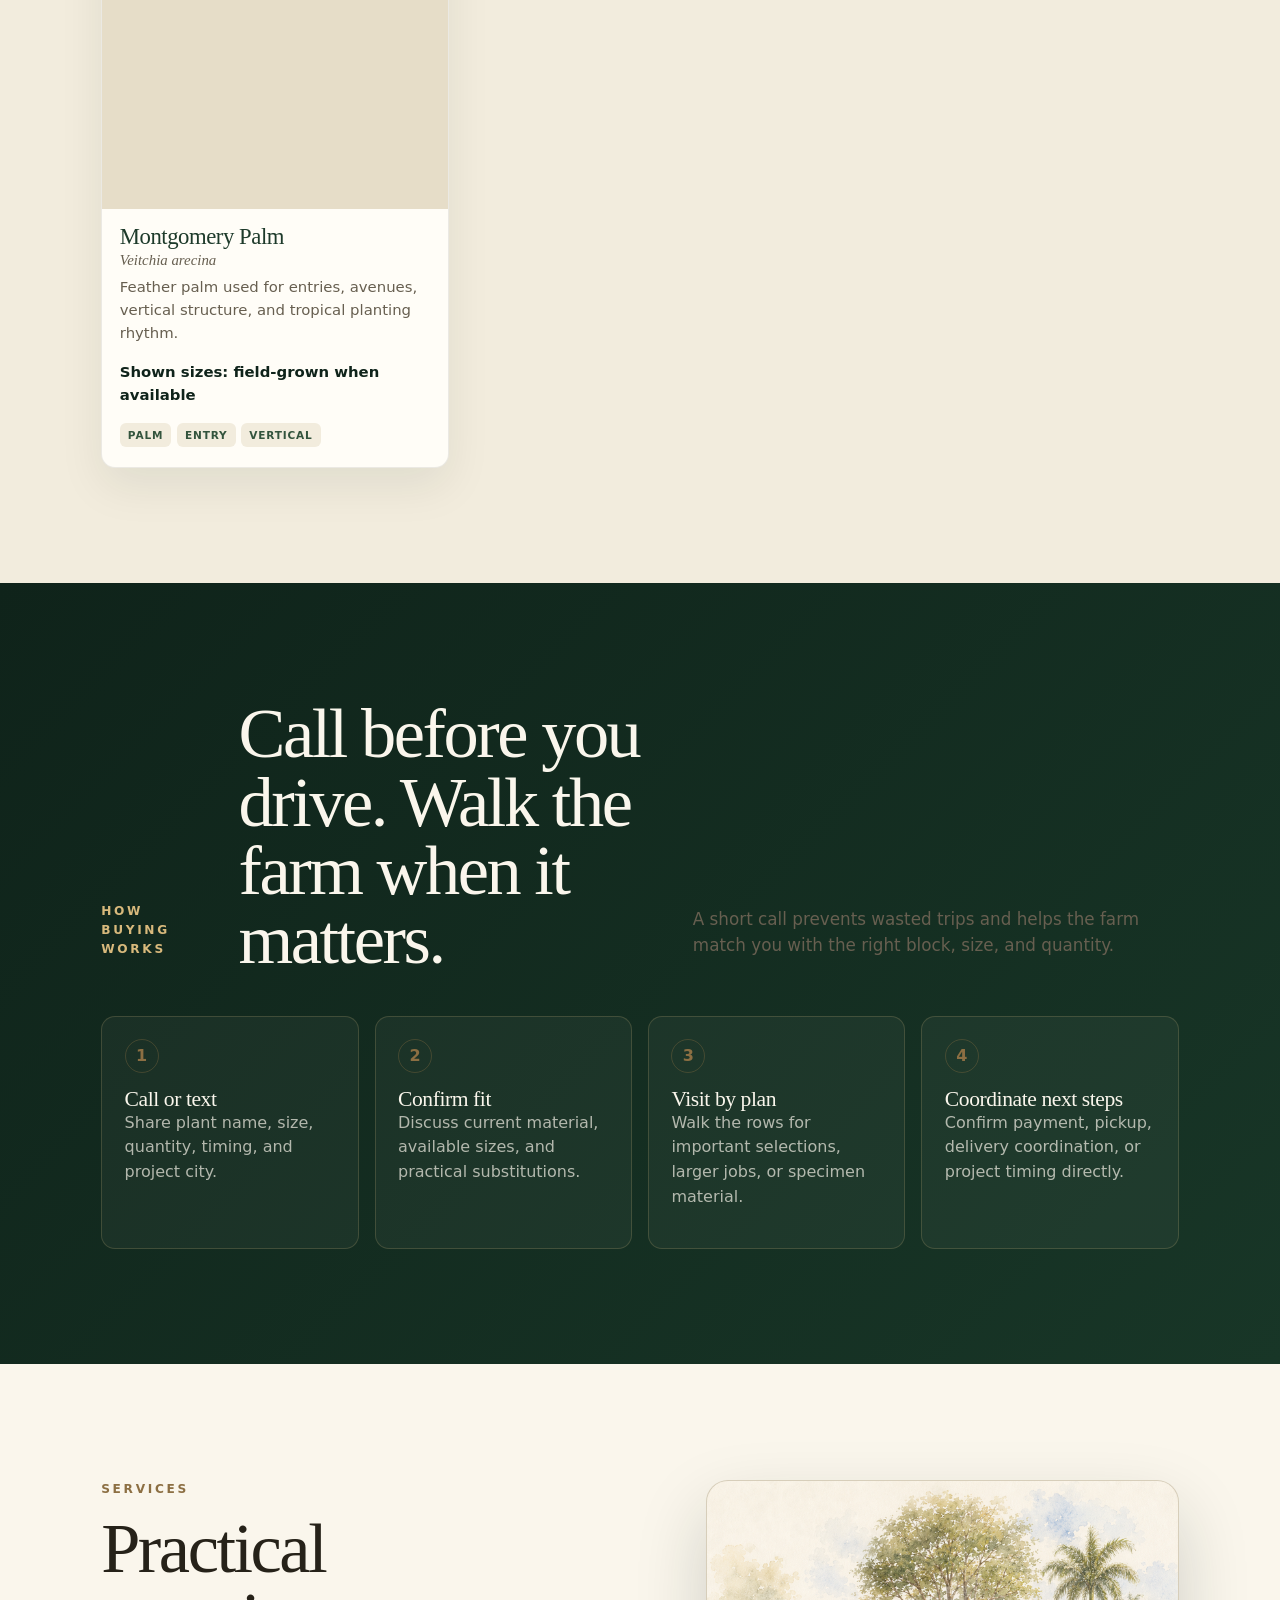
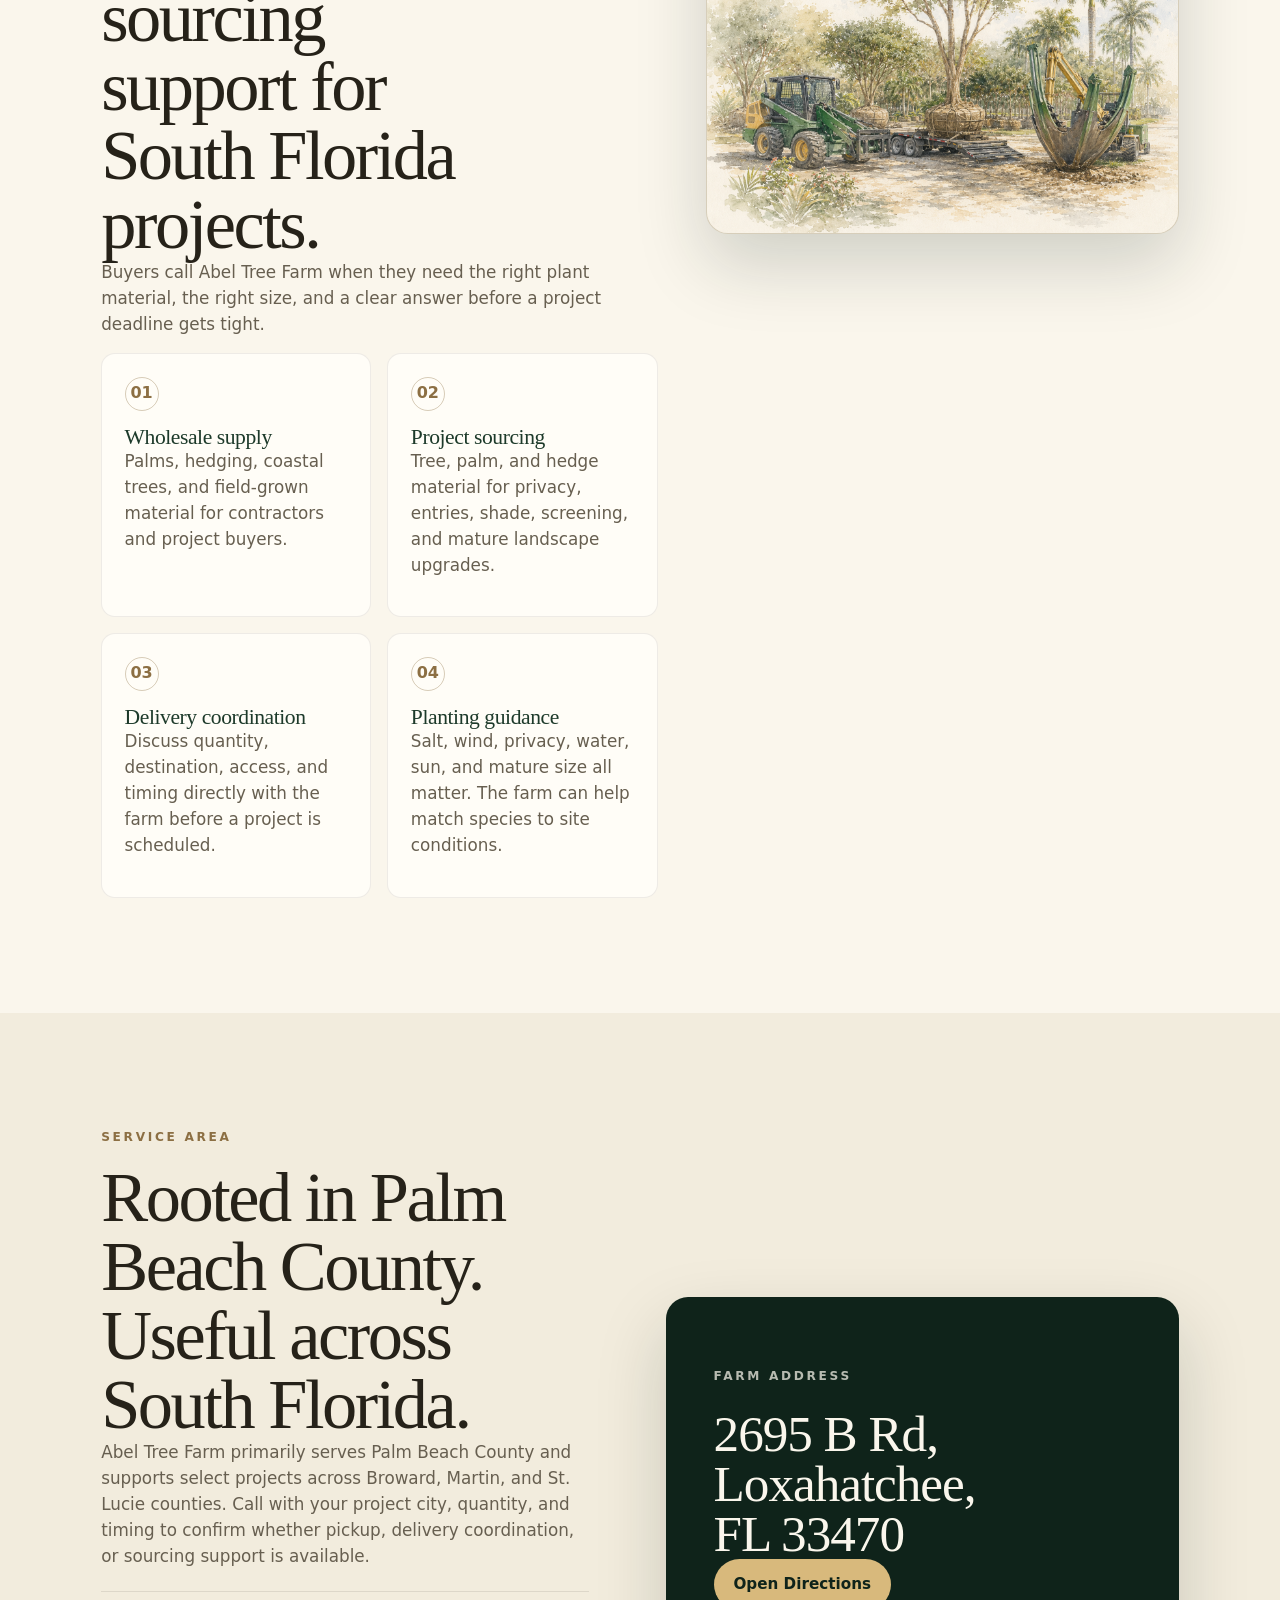
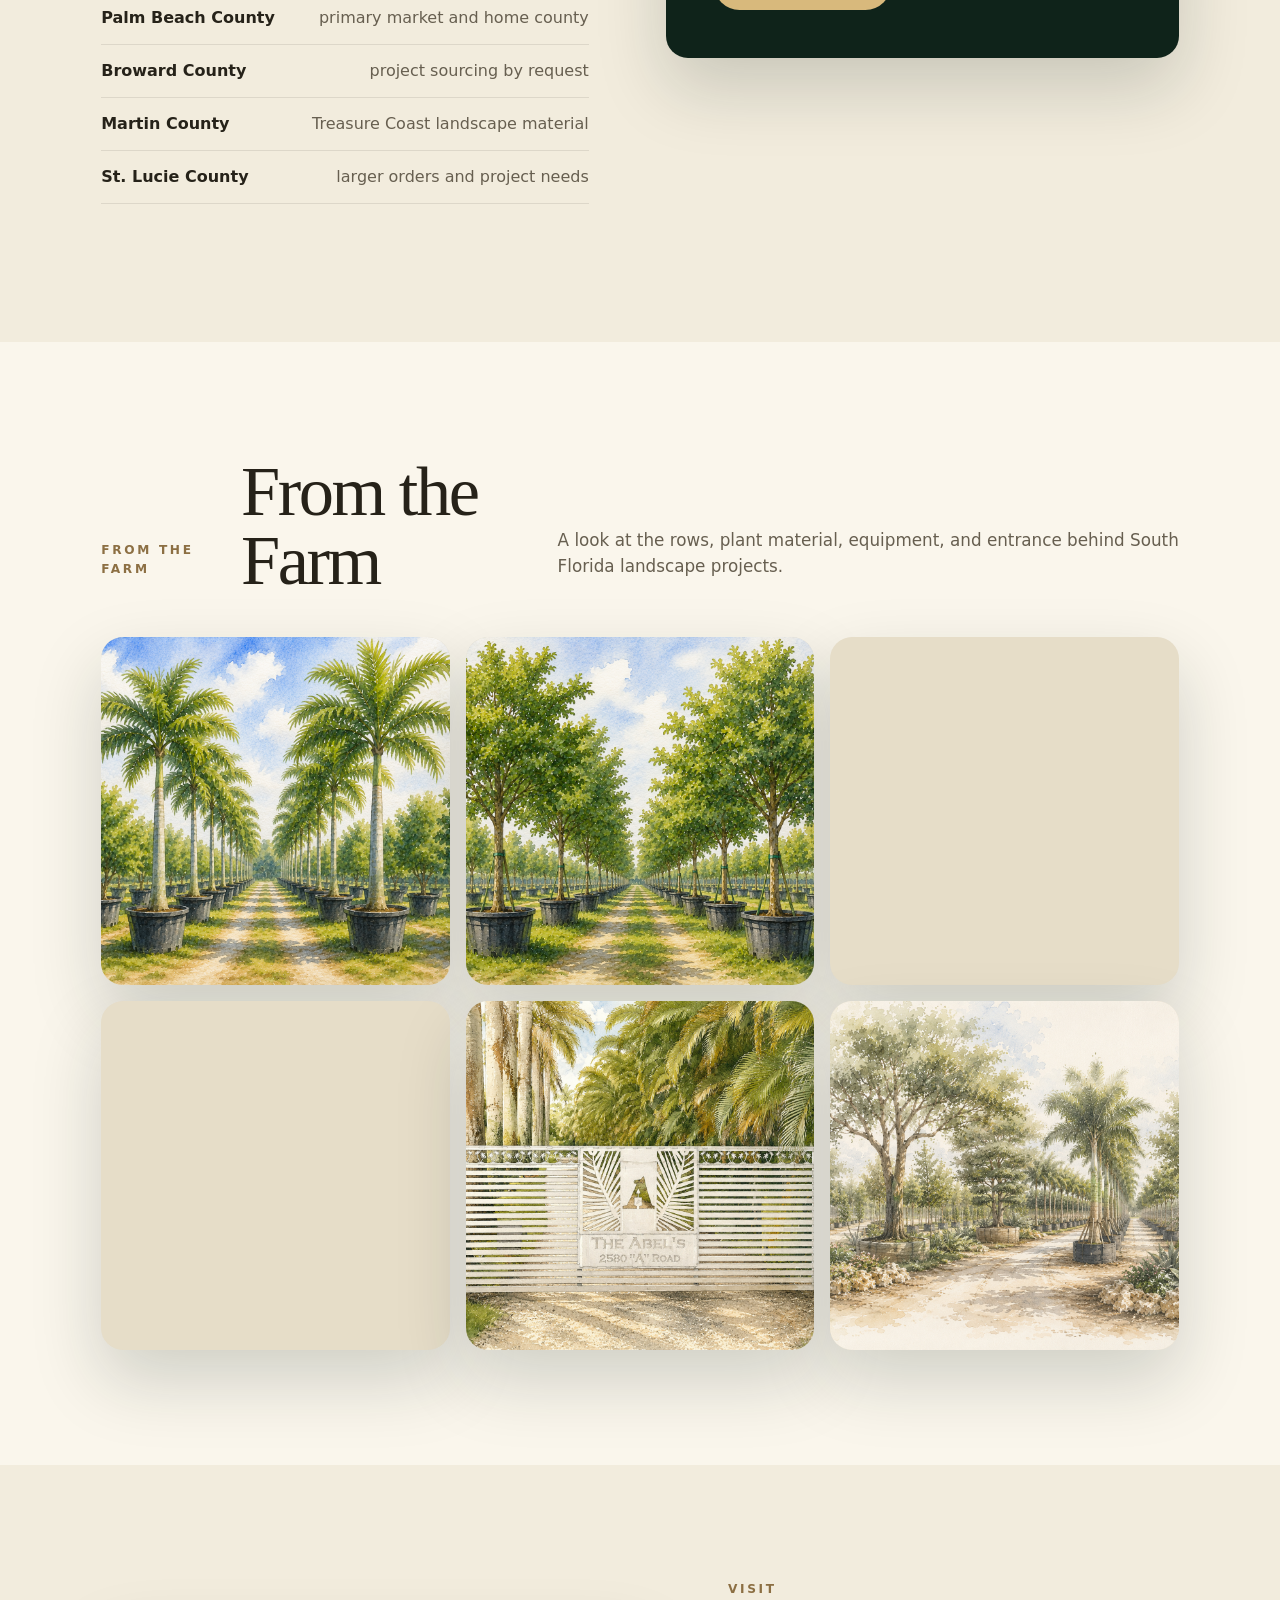
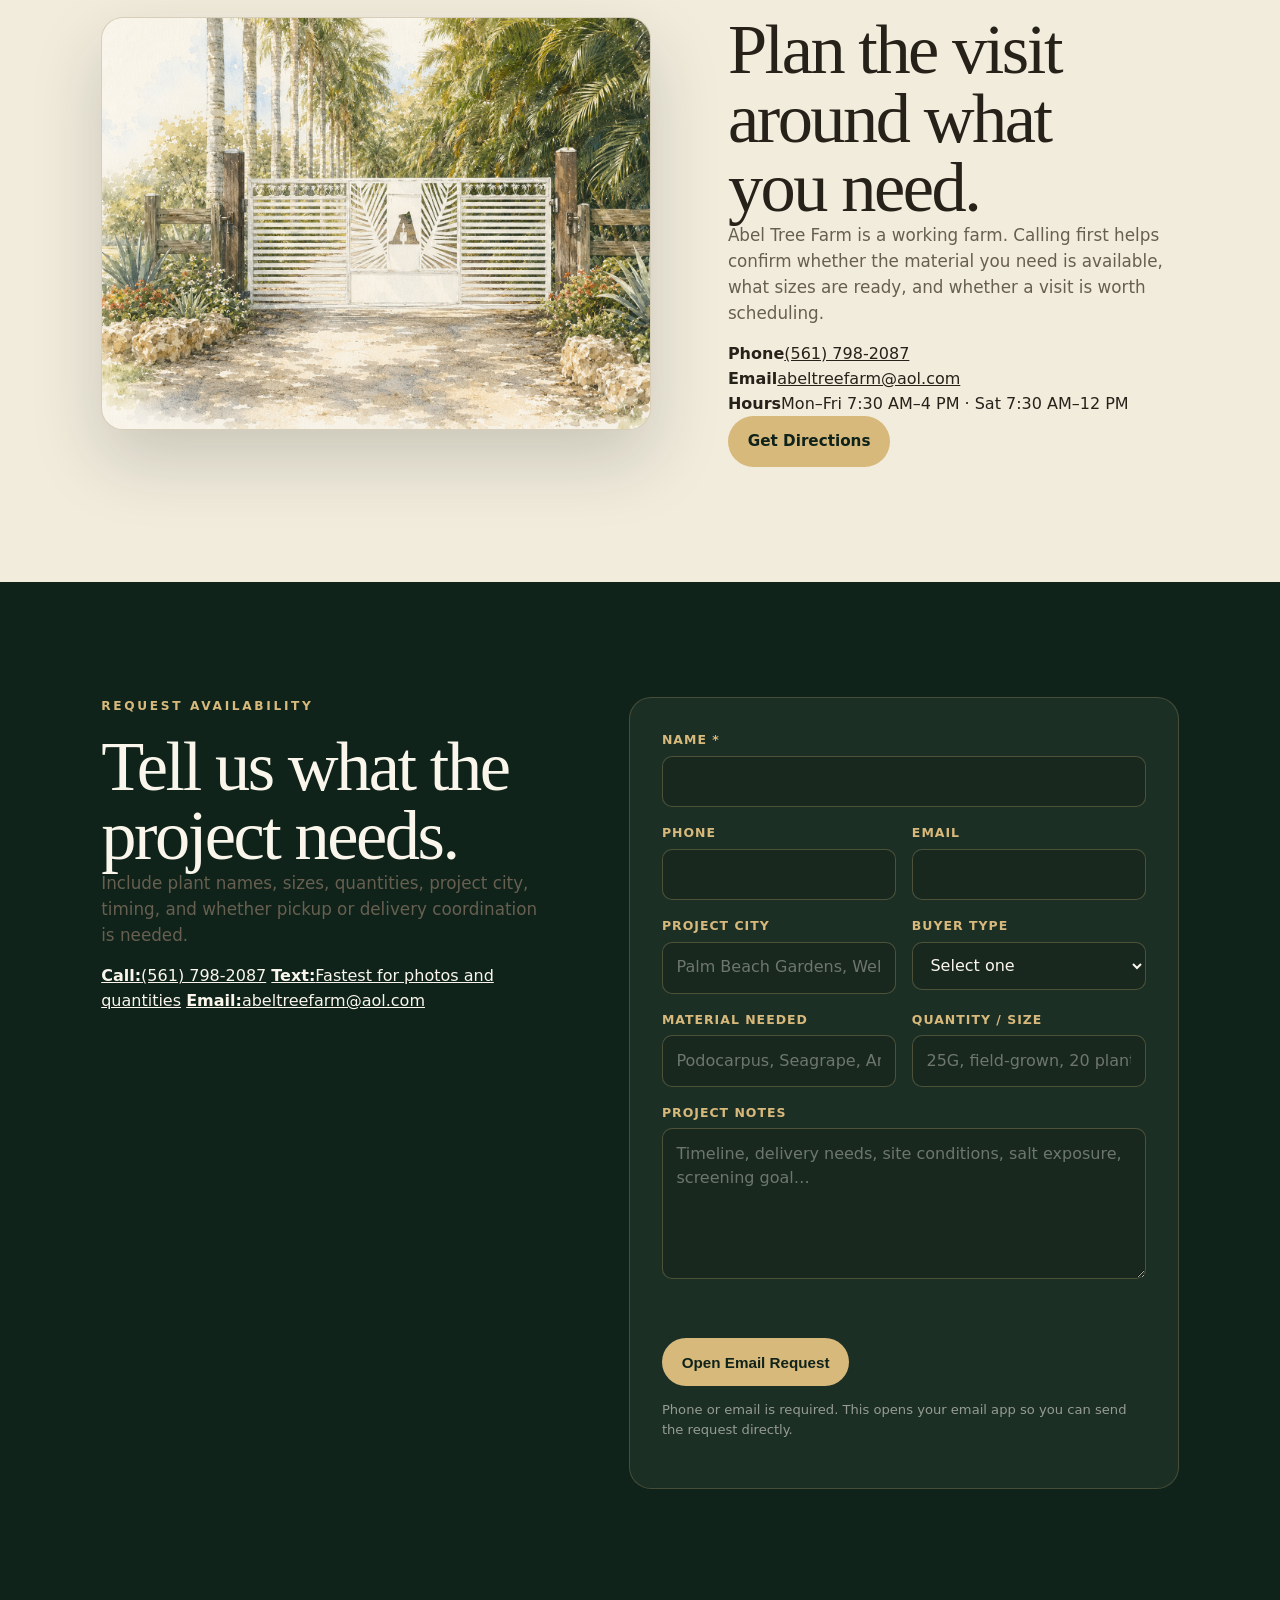
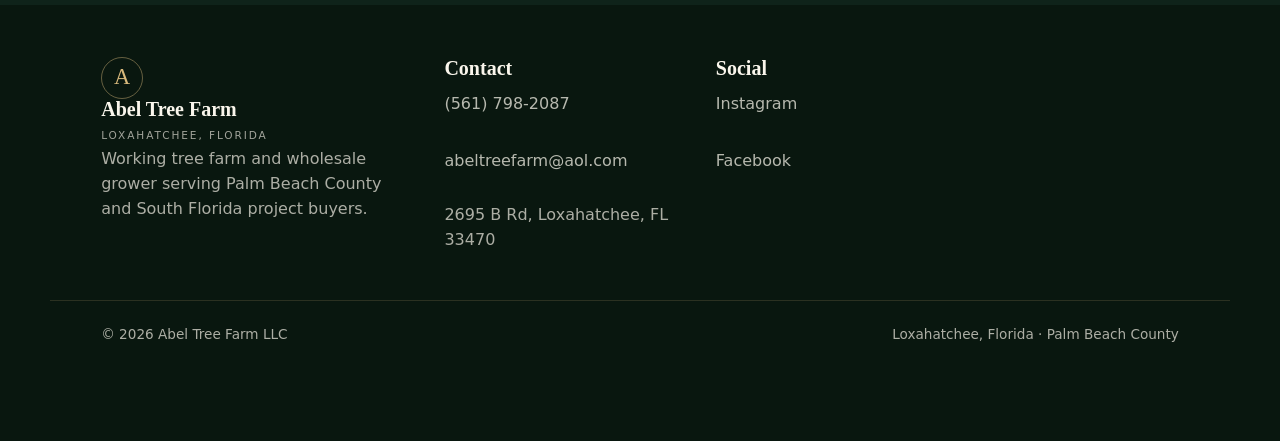
==== commit d516c068: "Apply mobile review copy edits and remove questions section" ====
--- a/index.html
+++ b/index.html
@@ -20,75 +20,47 @@
   <link rel="stylesheet" href="css/styles.css">
   <link rel="stylesheet" href="css/updates.css">
   <script type="application/ld+json">
-[
-  {
-    "@context": "https://schema.org",
-    "@type": "GardenStore",
-    "name": "Abel Tree Farm",
-    "legalName": "Abel Tree Farm LLC",
-    "description": "Working tree farm and wholesale grower in Loxahatchee, Florida, supplying palms, coastal trees, privacy hedges, and field-grown nursery stock for South Florida landscapes. Call for current availability and sizes.",
-    "url": "https://www.abeltreefarm.com/",
-    "telephone": "+15617982087",
-    "email": "abeltreefarm@aol.com",
-    "priceRange": "$$$",
-    "image": "https://www.abeltreefarm.com/images/draft-gallery-actual-gate-watercolor-v2.png",
-    "address": {
-      "@type": "PostalAddress",
-      "streetAddress": "2695 B Rd",
-      "addressLocality": "Loxahatchee",
-      "addressRegion": "FL",
-      "postalCode": "33470",
-      "addressCountry": "US"
+{
+  "@context": "https://schema.org",
+  "@type": "GardenStore",
+  "name": "Abel Tree Farm",
+  "legalName": "Abel Tree Farm LLC",
+  "description": "Working tree farm and wholesale grower in Loxahatchee, Florida, supplying palms, coastal trees, privacy hedges, and field-grown nursery stock for South Florida landscapes. Call for current availability and sizes.",
+  "url": "https://www.abeltreefarm.com/",
+  "telephone": "+15617982087",
+  "email": "abeltreefarm@aol.com",
+  "priceRange": "$$$",
+  "image": "https://www.abeltreefarm.com/images/draft-gallery-actual-gate-watercolor-v2.png",
+  "address": {
+    "@type": "PostalAddress",
+    "streetAddress": "2695 B Rd",
+    "addressLocality": "Loxahatchee",
+    "addressRegion": "FL",
+    "postalCode": "33470",
+    "addressCountry": "US"
+  },
+  "geo": {
+    "@type": "GeoCoordinates",
+    "latitude": 26.716833,
+    "longitude": -80.2914009
+  },
+  "openingHoursSpecification": [
+    {
+      "@type": "OpeningHoursSpecification",
+      "dayOfWeek": ["Monday", "Tuesday", "Wednesday", "Thursday", "Friday"],
+      "opens": "07:30",
+      "closes": "16:00"
     },
-    "geo": {
-      "@type": "GeoCoordinates",
-      "latitude": 26.716833,
-      "longitude": -80.2914009
-    },
-    "openingHoursSpecification": [
-      {
-        "@type": "OpeningHoursSpecification",
-        "dayOfWeek": ["Monday","Tuesday","Wednesday","Thursday","Friday"],
-        "opens": "07:30",
-        "closes": "16:00"
-      },
-      {
-        "@type": "OpeningHoursSpecification",
-        "dayOfWeek": "Saturday",
-        "opens": "07:30",
-        "closes": "12:00"
-      }
-    ],
-    "areaServed": ["Palm Beach County","Broward County","Martin County","St. Lucie County","South Florida"],
-    "sameAs": ["https://instagram.com/abeltreefarm","https://www.facebook.com/profile.php?id=100066695918594"]
-  },
-  {
-    "@context": "https://schema.org",
-    "@type": "FAQPage",
-    "mainEntity": [
-      {
-        "@type": "Question",
-        "name": "Do you sell to landscapers and contractors?",
-        "acceptedAnswer": {"@type": "Answer", "text": "Yes. Call or text with the plant name, size, quantity, project city, and timing so Abel Tree Farm can confirm current availability."}
-      },
-      {
-        "@type": "Question",
-        "name": "Can homeowners buy directly from Abel Tree Farm?",
-        "acceptedAnswer": {"@type": "Answer", "text": "Yes, but please call first. Abel Tree Farm is a working farm, not a retail garden center. The farm can help confirm whether the material you need is available and whether a visit makes sense."}
-      },
-      {
-        "@type": "Question",
-        "name": "Is the inventory on the website live?",
-        "acceptedAnswer": {"@type": "Answer", "text": "No. Inventory changes by season, growth stage, and project volume. The website shows sample material. Call or text for current counts."}
-      },
-      {
-        "@type": "Question",
-        "name": "Do you handle permits or code approval?",
-        "acceptedAnswer": {"@type": "Answer", "text": "No. Abel Tree Farm can help source plants suited to South Florida conditions. Landscape architects, contractors, and permitting professionals handle formal code compliance."}
-      }
-    ]
-  }
-]
+    {
+      "@type": "OpeningHoursSpecification",
+      "dayOfWeek": "Saturday",
+      "opens": "07:30",
+      "closes": "12:00"
+    }
+  ],
+  "areaServed": ["Palm Beach County", "Broward County", "Martin County", "St. Lucie County", "South Florida"],
+  "sameAs": ["https://instagram.com/abeltreefarm", "https://www.facebook.com/profile.php?id=100066695918594"]
+}
   </script>
 </head>
 <body>
@@ -403,18 +375,6 @@
       </div>
     </section>
 
-    <section class="section-light faq">
-      <div class="container">
-        <div class="section-head reveal"><p class="eyebrow">Questions</p><h2>Clear answers before the drive west.</h2></div>
-        <div class="faq-list">
-          <details class="reveal"><summary>Do you sell to landscapers and contractors?</summary><p>Yes. Call or text with the plant name, size, quantity, project city, and timing so we can confirm current availability.</p></details>
-          <details class="reveal"><summary>Can homeowners buy directly?</summary><p>Yes, but please call first. Abel Tree Farm is a working farm, not a retail garden center. We can help confirm whether the material you need is available and whether a visit makes sense.</p></details>
-          <details class="reveal"><summary>Is the inventory live?</summary><p>No. Inventory changes by season, growth stage, and project volume. The website shows sample material. Call or text for current counts.</p></details>
-          <details class="reveal"><summary>Do you handle permits or code approval?</summary><p>No. Abel Tree Farm can help source plants suited to South Florida conditions. Landscape architects, contractors, and permitting professionals handle formal code compliance.</p></details>
-        </div>
-      </div>
-    </section>
-
     <section id="contact" class="section-dark contact-section">
       <div class="container contact-grid">
         <div class="copy-block reveal">
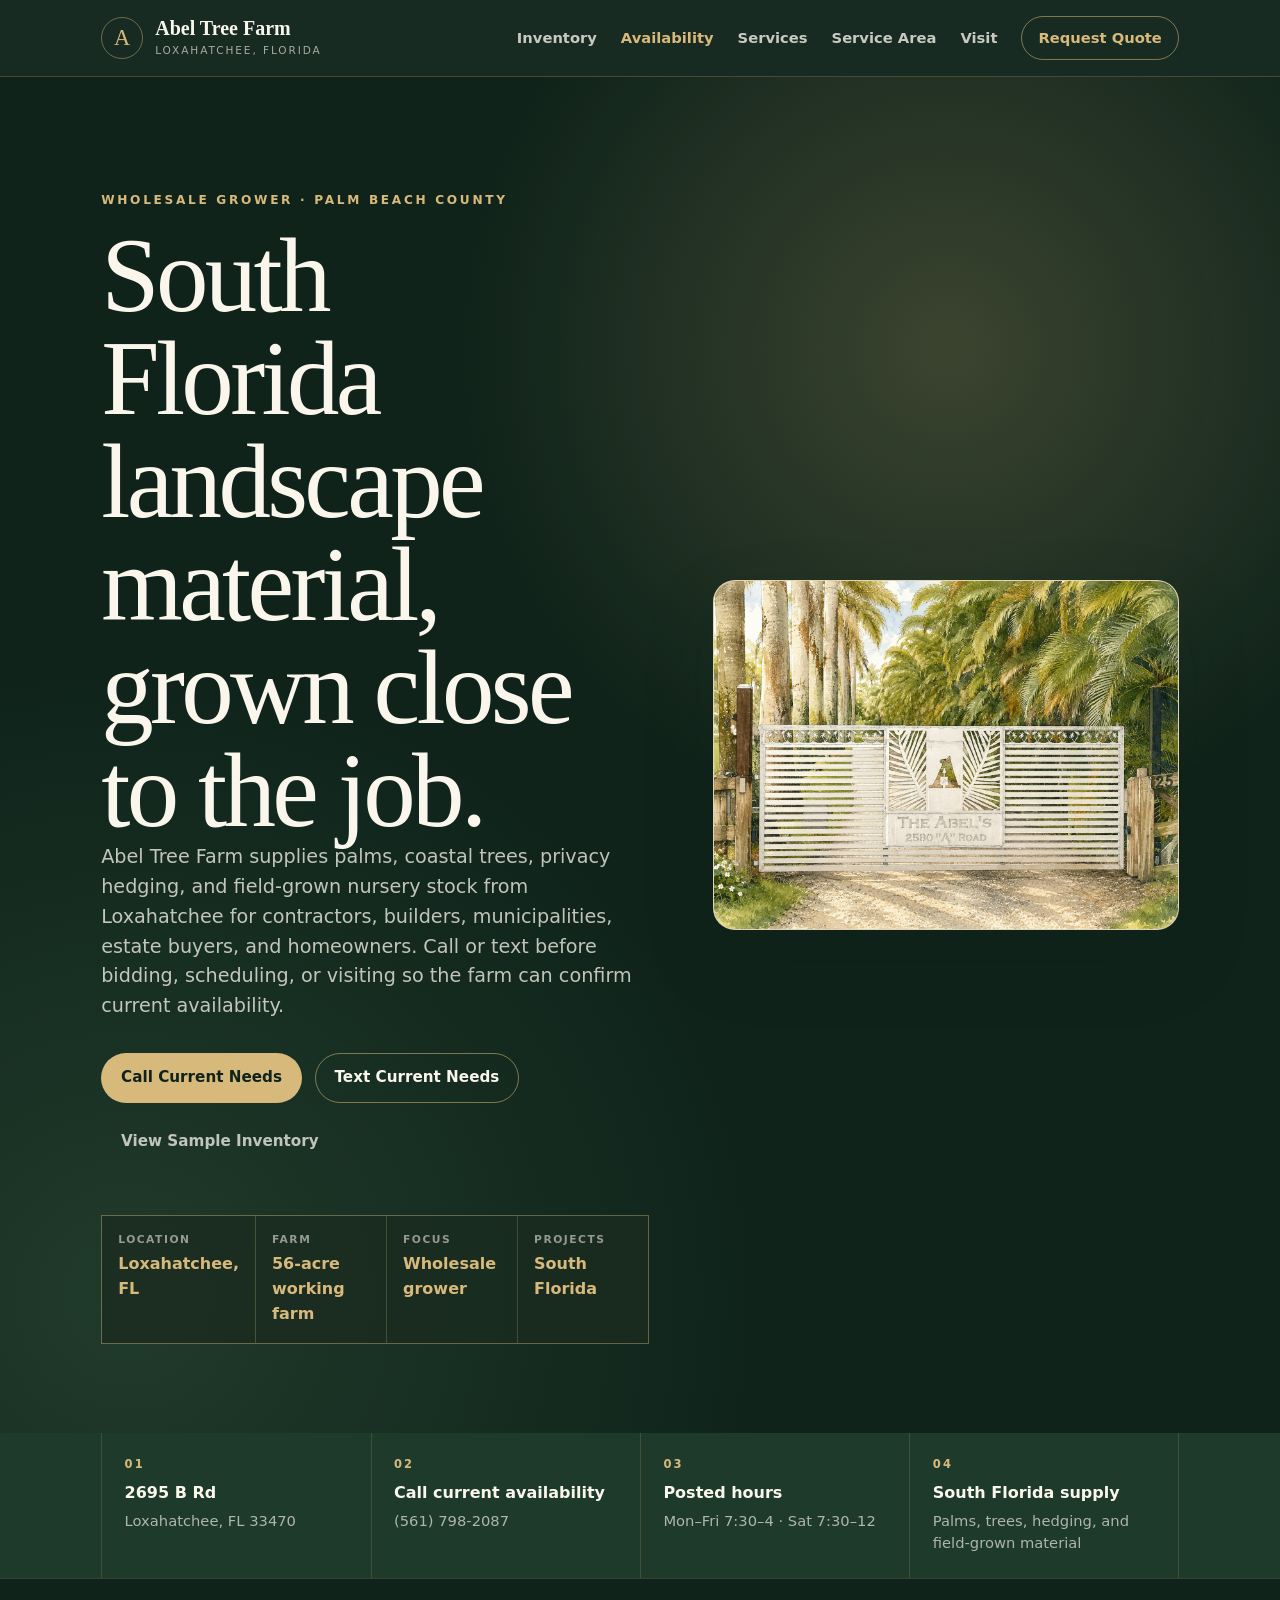
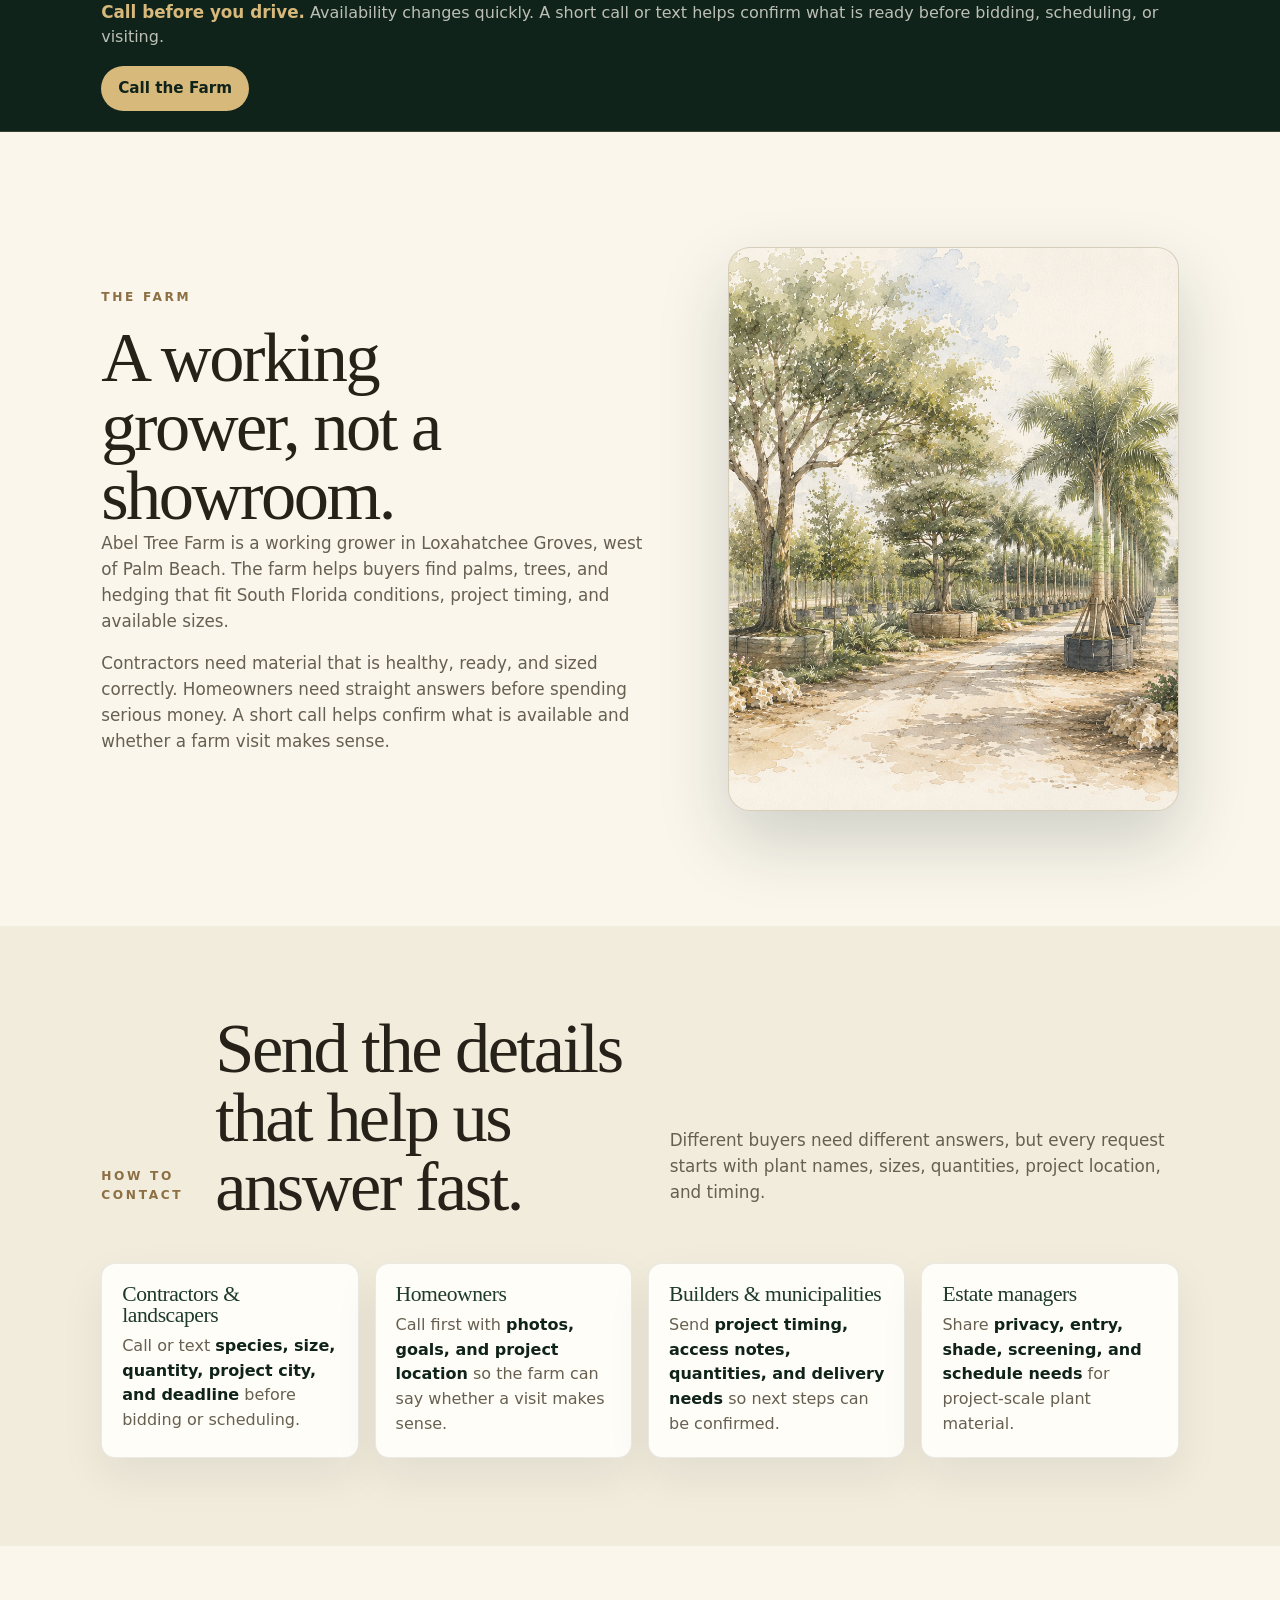
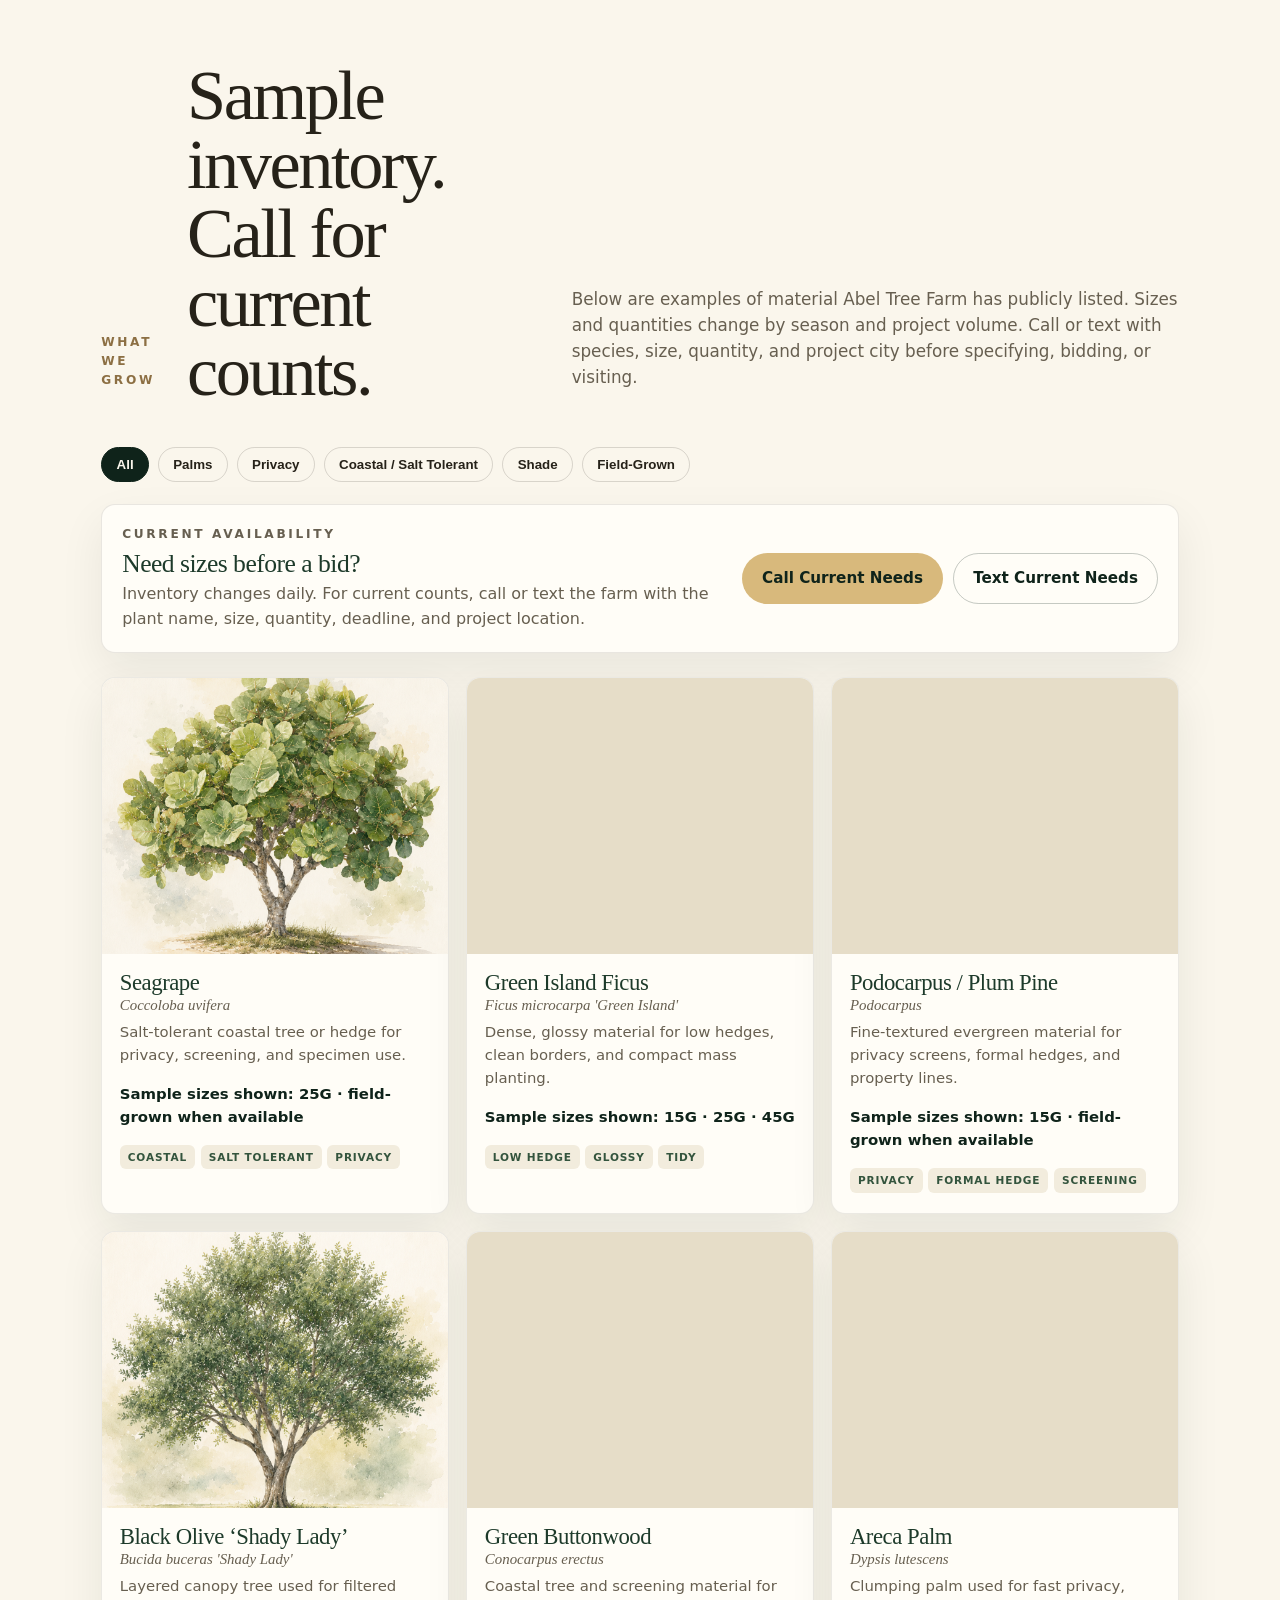
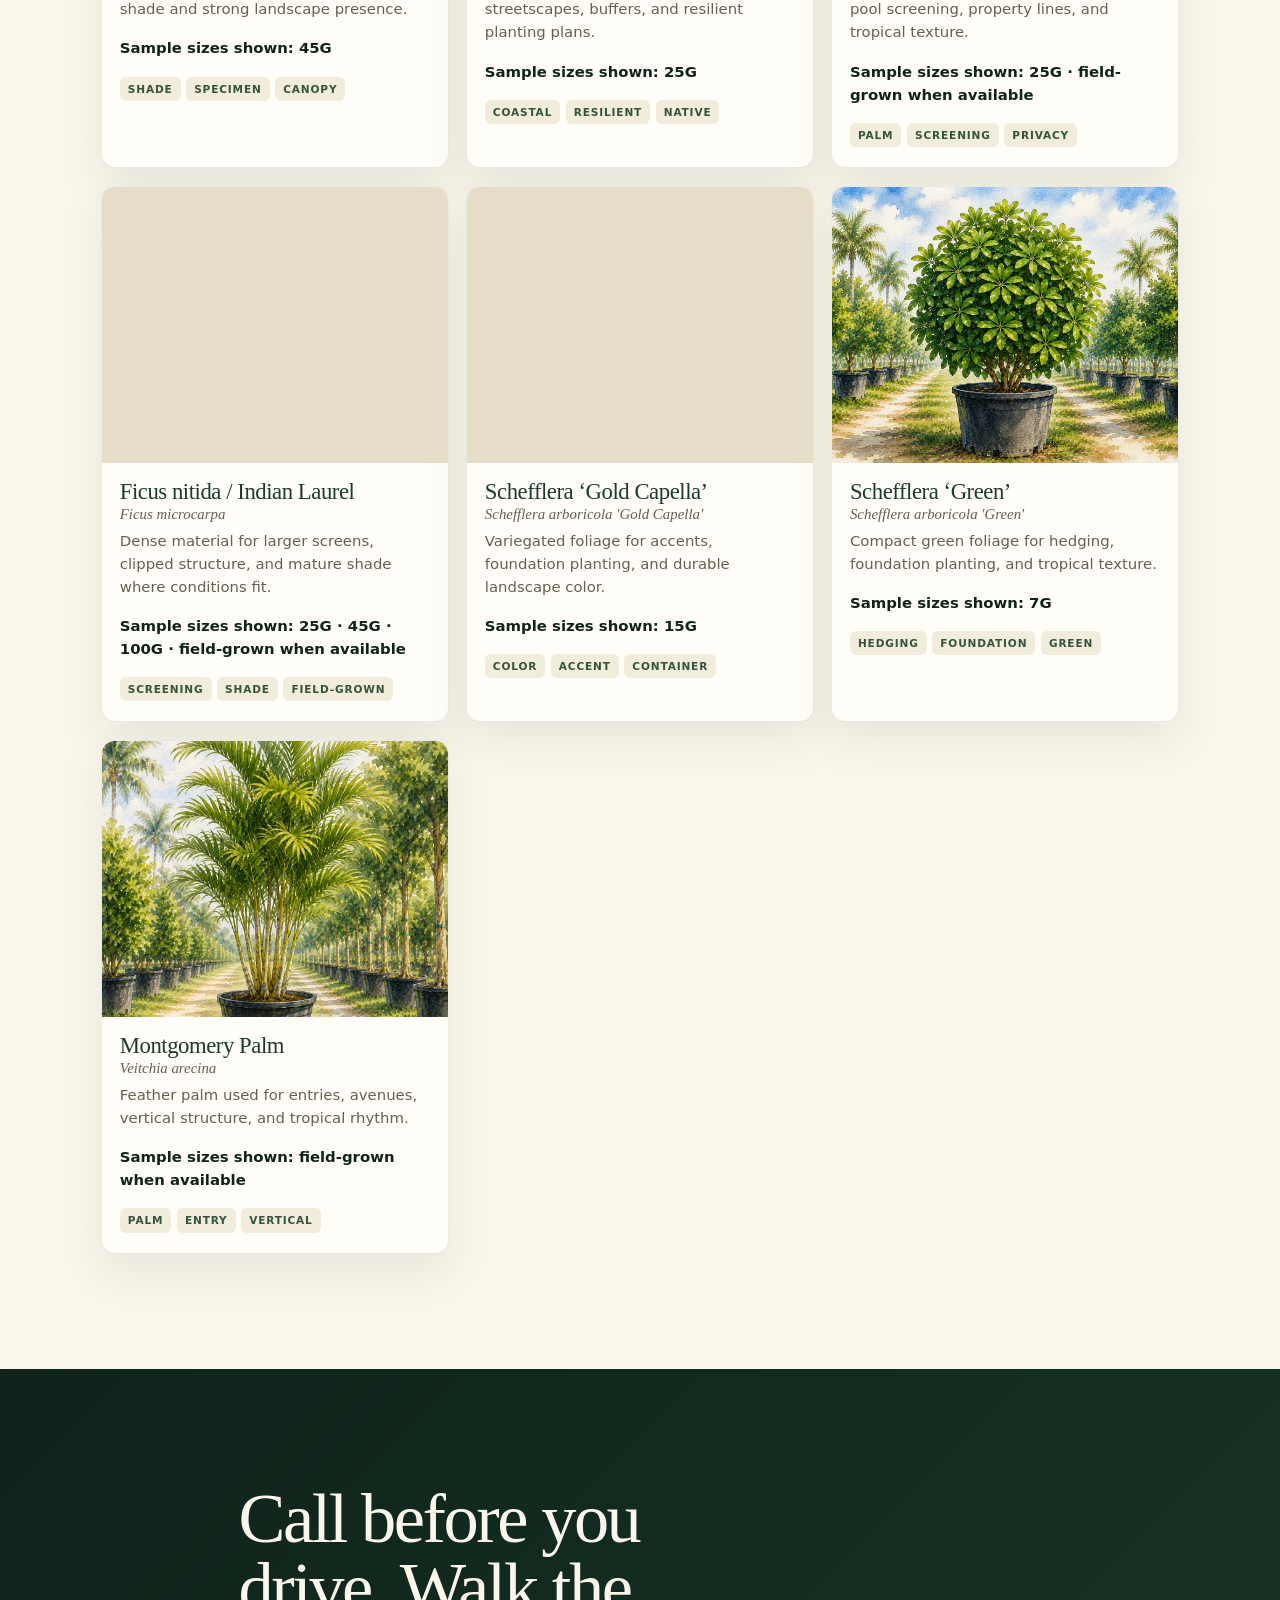
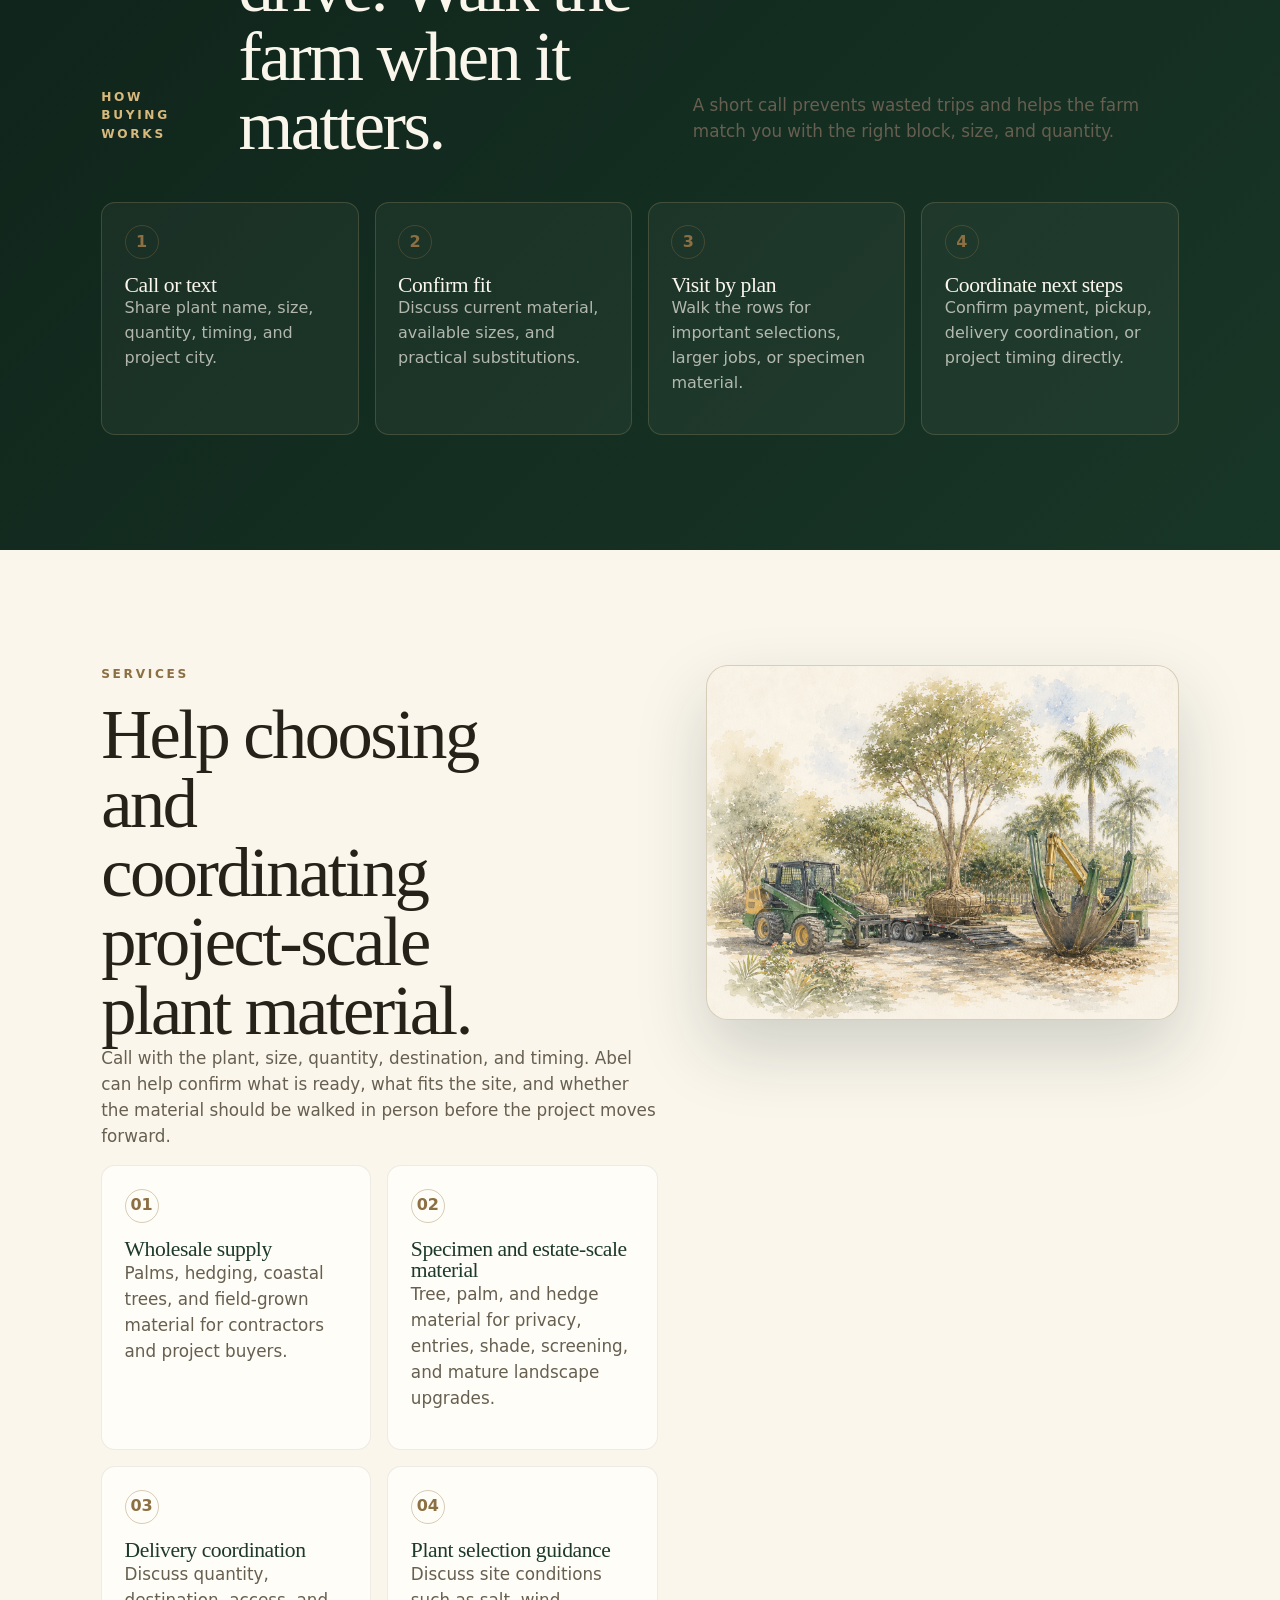
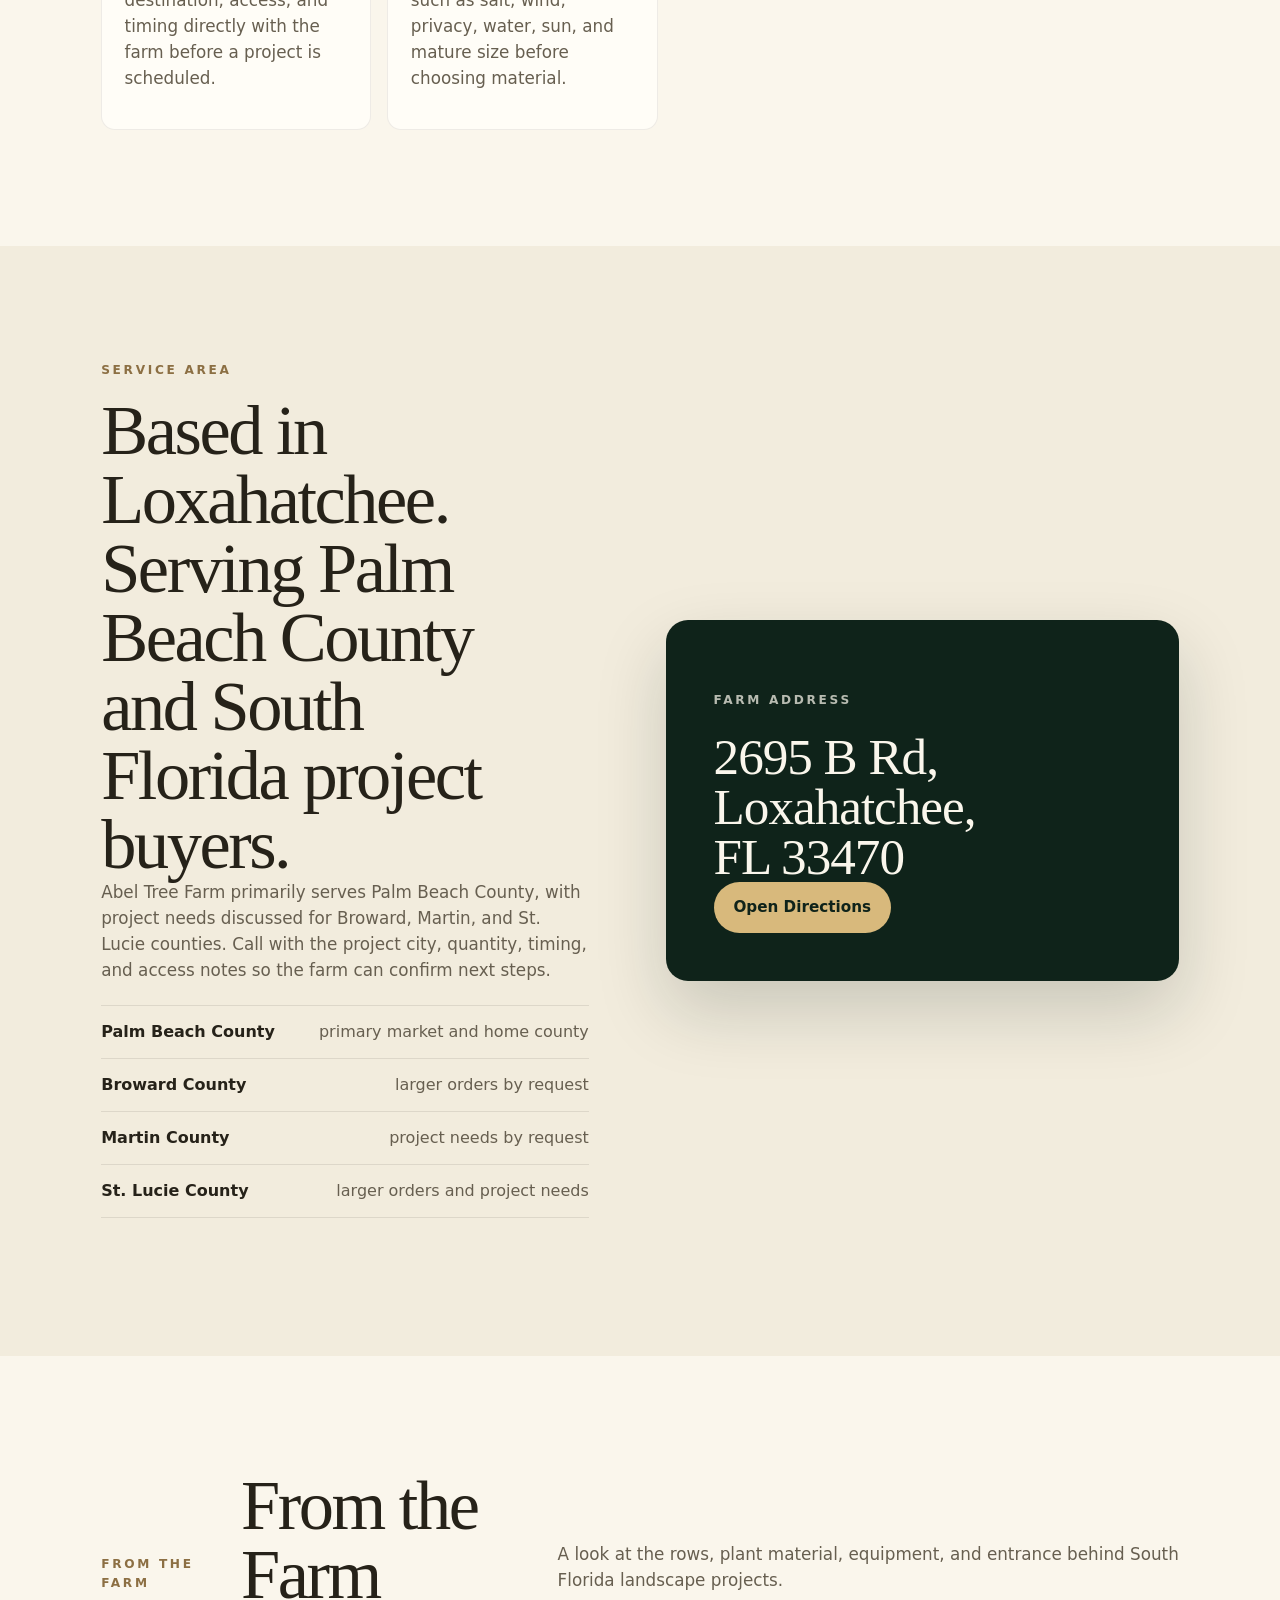
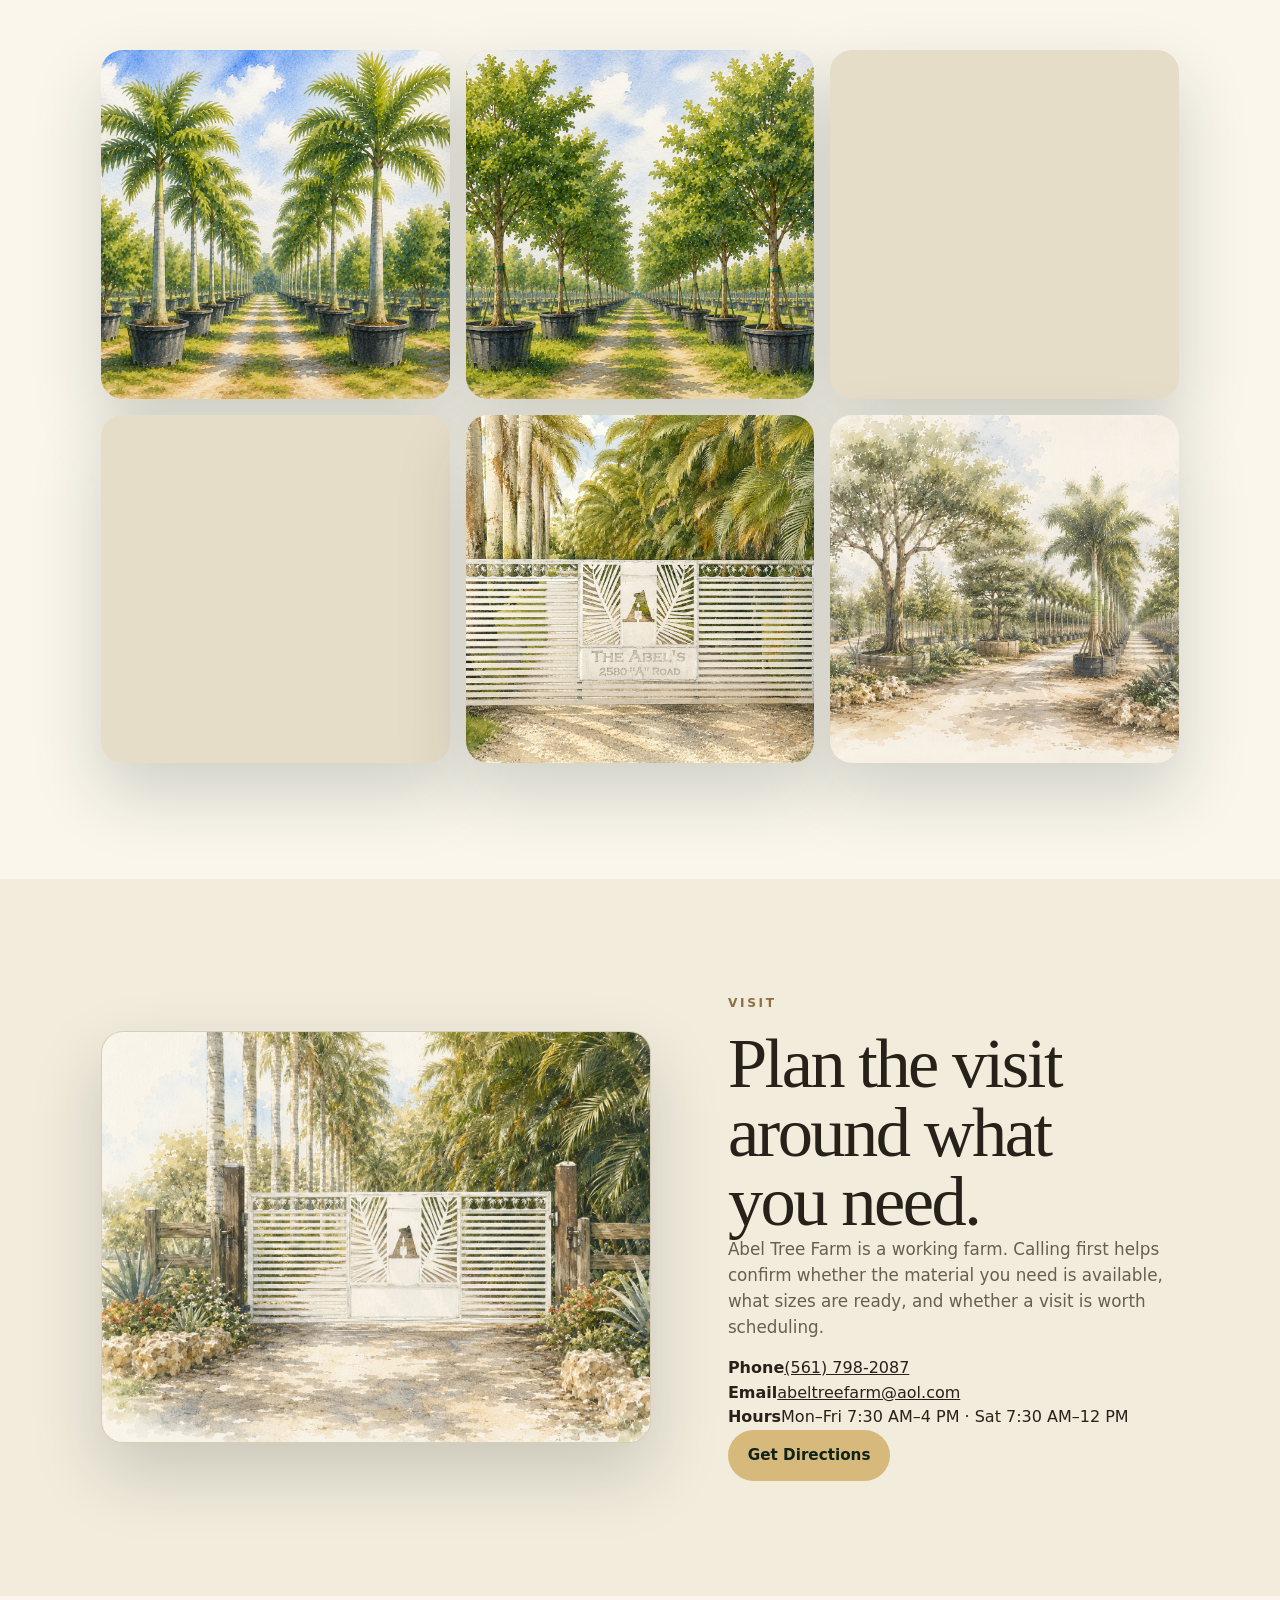
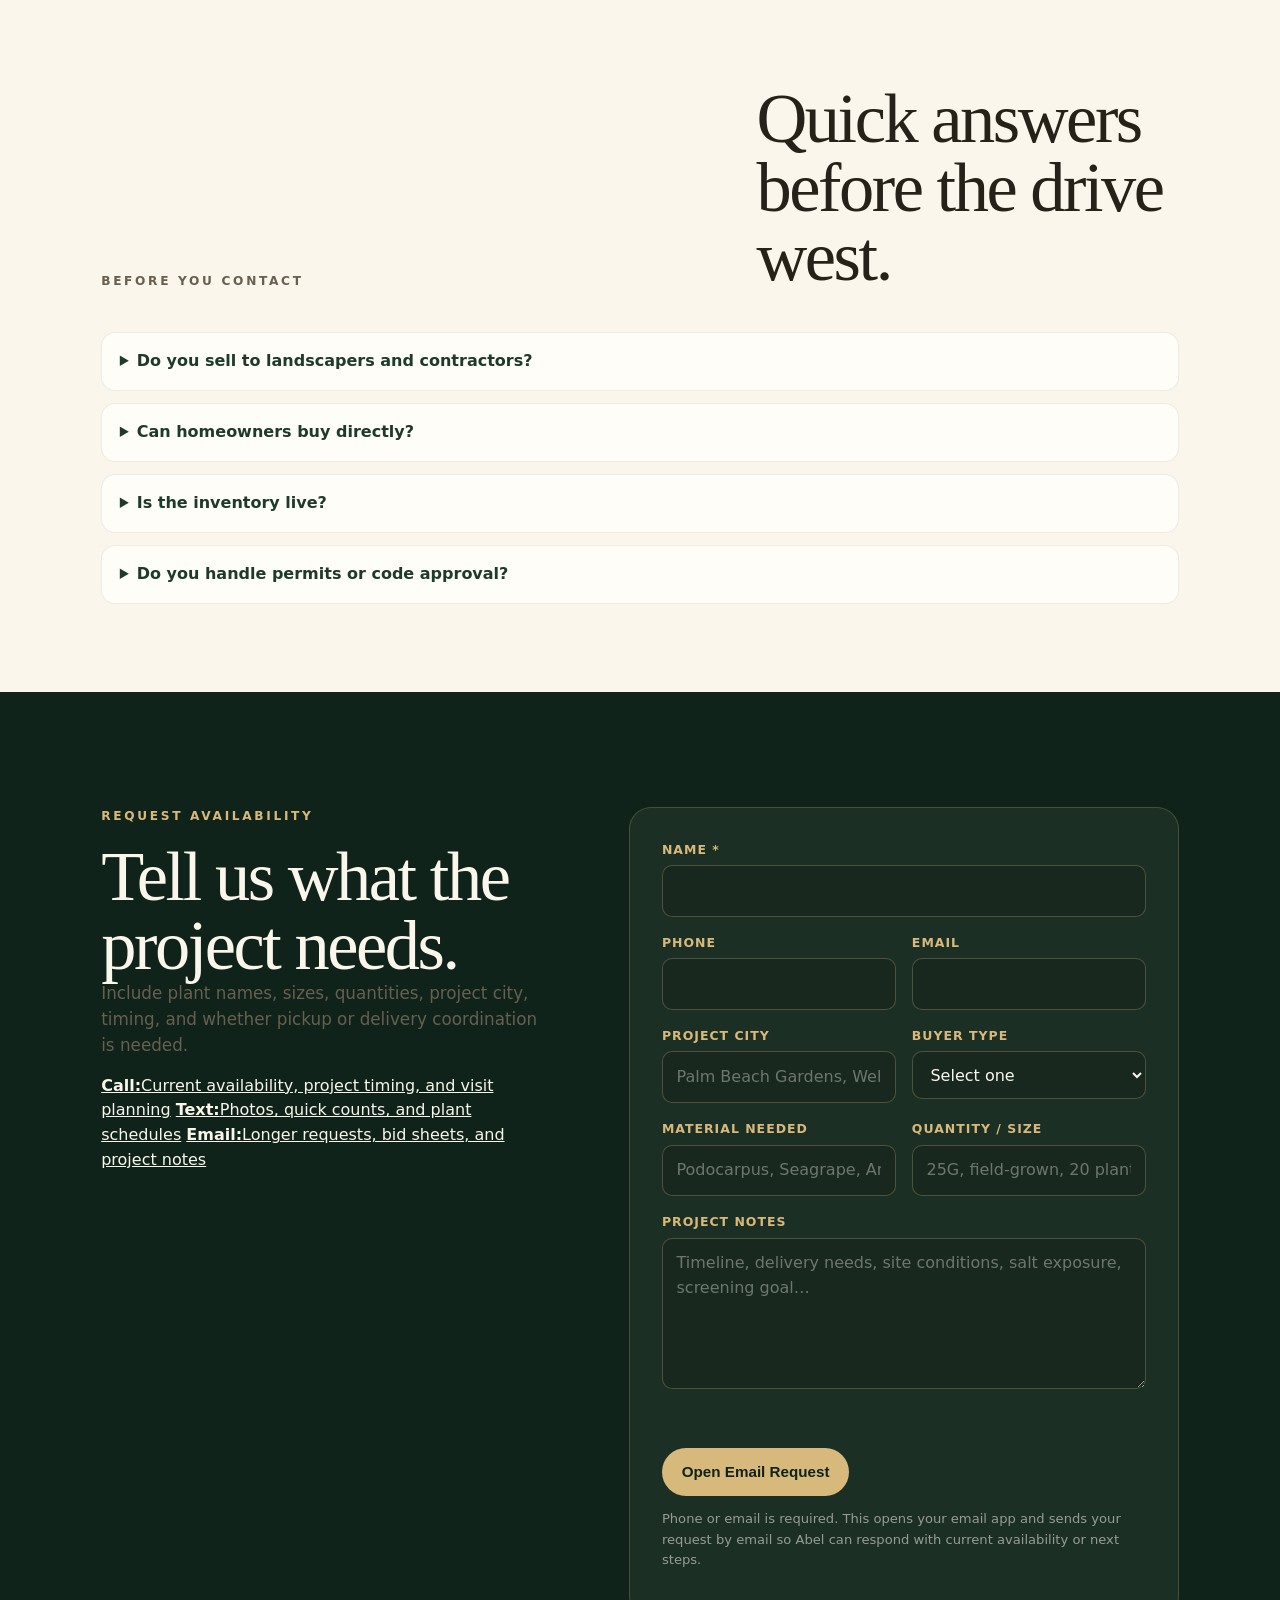
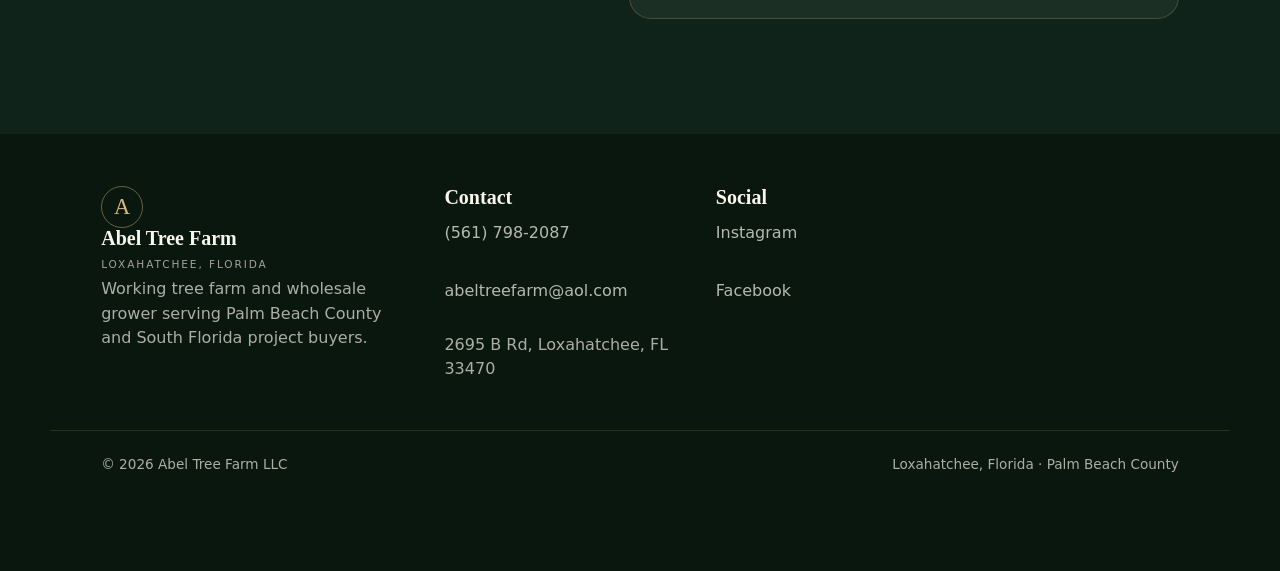
==== commit bd42f675: "Refine conversion copy and add buyer paths" ====
--- a/index.html
+++ b/index.html
@@ -20,47 +20,45 @@
   <link rel="stylesheet" href="css/styles.css">
   <link rel="stylesheet" href="css/updates.css">
   <script type="application/ld+json">
-{
-  "@context": "https://schema.org",
-  "@type": "GardenStore",
-  "name": "Abel Tree Farm",
-  "legalName": "Abel Tree Farm LLC",
-  "description": "Working tree farm and wholesale grower in Loxahatchee, Florida, supplying palms, coastal trees, privacy hedges, and field-grown nursery stock for South Florida landscapes. Call for current availability and sizes.",
-  "url": "https://www.abeltreefarm.com/",
-  "telephone": "+15617982087",
-  "email": "abeltreefarm@aol.com",
-  "priceRange": "$$$",
-  "image": "https://www.abeltreefarm.com/images/draft-gallery-actual-gate-watercolor-v2.png",
-  "address": {
-    "@type": "PostalAddress",
-    "streetAddress": "2695 B Rd",
-    "addressLocality": "Loxahatchee",
-    "addressRegion": "FL",
-    "postalCode": "33470",
-    "addressCountry": "US"
+[
+  {
+    "@context": "https://schema.org",
+    "@type": "GardenStore",
+    "name": "Abel Tree Farm",
+    "legalName": "Abel Tree Farm LLC",
+    "description": "Working tree farm and wholesale grower in Loxahatchee, Florida, supplying palms, coastal trees, privacy hedges, and field-grown nursery stock for South Florida landscapes. Call for current availability and sizes.",
+    "url": "https://www.abeltreefarm.com/",
+    "telephone": "+15617982087",
+    "email": "abeltreefarm@aol.com",
+    "priceRange": "$$$",
+    "image": "https://www.abeltreefarm.com/images/draft-gallery-actual-gate-watercolor-v2.png",
+    "address": {
+      "@type": "PostalAddress",
+      "streetAddress": "2695 B Rd",
+      "addressLocality": "Loxahatchee",
+      "addressRegion": "FL",
+      "postalCode": "33470",
+      "addressCountry": "US"
+    },
+    "geo": {"@type": "GeoCoordinates", "latitude": 26.716833, "longitude": -80.2914009},
+    "openingHoursSpecification": [
+      {"@type": "OpeningHoursSpecification", "dayOfWeek": ["Monday", "Tuesday", "Wednesday", "Thursday", "Friday"], "opens": "07:30", "closes": "16:00"},
+      {"@type": "OpeningHoursSpecification", "dayOfWeek": "Saturday", "opens": "07:30", "closes": "12:00"}
+    ],
+    "areaServed": ["Palm Beach County", "Broward County", "Martin County", "St. Lucie County", "South Florida"],
+    "sameAs": ["https://instagram.com/abeltreefarm", "https://www.facebook.com/profile.php?id=100066695918594"]
   },
-  "geo": {
-    "@type": "GeoCoordinates",
-    "latitude": 26.716833,
-    "longitude": -80.2914009
-  },
-  "openingHoursSpecification": [
-    {
-      "@type": "OpeningHoursSpecification",
-      "dayOfWeek": ["Monday", "Tuesday", "Wednesday", "Thursday", "Friday"],
-      "opens": "07:30",
-      "closes": "16:00"
-    },
-    {
-      "@type": "OpeningHoursSpecification",
-      "dayOfWeek": "Saturday",
-      "opens": "07:30",
-      "closes": "12:00"
-    }
-  ],
-  "areaServed": ["Palm Beach County", "Broward County", "Martin County", "St. Lucie County", "South Florida"],
-  "sameAs": ["https://instagram.com/abeltreefarm", "https://www.facebook.com/profile.php?id=100066695918594"]
-}
+  {
+    "@context": "https://schema.org",
+    "@type": "FAQPage",
+    "mainEntity": [
+      {"@type": "Question", "name": "Do you sell to landscapers and contractors?", "acceptedAnswer": {"@type": "Answer", "text": "Yes. Call or text with the plant name, size, quantity, project city, and timing so Abel Tree Farm can confirm current availability."}},
+      {"@type": "Question", "name": "Can homeowners buy directly?", "acceptedAnswer": {"@type": "Answer", "text": "Yes, but please call first. Abel Tree Farm is a working farm, not a retail garden center. The farm can help confirm whether the material you need is available and whether a visit makes sense."}},
+      {"@type": "Question", "name": "Is the inventory live?", "acceptedAnswer": {"@type": "Answer", "text": "No. Inventory changes by season, growth stage, and project volume. The website shows sample material. Call or text for current counts."}},
+      {"@type": "Question", "name": "Do you handle permits or code approval?", "acceptedAnswer": {"@type": "Answer", "text": "Abel Tree Farm can discuss plant material suited to South Florida conditions. Formal code, permitting, and compliance decisions should be handled by your contractor, landscape architect, or permitting professional."}}
+    ]
+  }
+]
   </script>
 </head>
 <body>
@@ -88,12 +86,12 @@
       <div class="container hero-grid">
         <div class="hero-copy reveal">
           <p class="eyebrow">Wholesale grower · Palm Beach County</p>
-          <h1>Wholesale palms, trees, and hedging grown in Palm Beach County.</h1>
-          <p class="lede">Abel Tree Farm supplies South Florida landscape material from its working farm in Loxahatchee. Call or text with the plant, size, quantity, project city, and timing so we can confirm what is ready.</p>
+          <h1>South Florida landscape material, grown close to the job.</h1>
+          <p class="lede">Abel Tree Farm supplies palms, coastal trees, privacy hedging, and field-grown nursery stock from Loxahatchee for contractors, builders, municipalities, estate buyers, and homeowners. Call or text before bidding, scheduling, or visiting so the farm can confirm current availability.</p>
           <div class="cta-row">
-            <a class="btn btn-primary" href="tel:+15617982087">Call Current Availability</a>
-            <a class="btn btn-outline" href="#grow">View Sample Inventory</a>
-            <a class="btn btn-quiet" href="mailto:abeltreefarm@aol.com?subject=Abel%20Tree%20Farm%20Availability%20Request">Request by Email</a>
+            <a class="btn btn-primary" href="tel:+15617982087">Call Current Needs</a>
+            <a class="btn btn-outline" href="sms:+15617982087">Text Current Needs</a>
+            <a class="btn btn-quiet" href="#grow">View Sample Inventory</a>
           </div>
           <dl class="hero-facts" aria-label="Farm facts">
             <div><dt>Location</dt><dd>Loxahatchee, FL</dd></div>
@@ -117,13 +115,20 @@
       </div>
     </section>
 
+    <section class="call-first" aria-label="Call first notice">
+      <div class="container">
+        <div><strong>Call before you drive.</strong> <span>Availability changes quickly. A short call or text helps confirm what is ready before bidding, scheduling, or visiting.</span></div>
+        <a class="btn btn-primary" href="tel:+15617982087">Call the Farm</a>
+      </div>
+    </section>
+
     <section id="farm" class="section-light">
       <div class="container split">
         <div class="copy-block reveal">
           <p class="eyebrow">The Farm</p>
           <h2>A working grower, not a showroom.</h2>
-          <p>Abel Tree Farm is a working tree farm in Loxahatchee, west of Palm Beach. We grow and source palms, coastal trees, privacy hedges, and field-grown nursery stock for South Florida landscapes.</p>
-          <p>Contractors, builders, estate managers, municipalities, and homeowners call before visiting so the farm can confirm what is available, what sizes are ready, and whether a farm walk makes sense.</p>
+          <p>Abel Tree Farm is a working grower in Loxahatchee Groves, west of Palm Beach. The farm helps buyers find palms, trees, and hedging that fit South Florida conditions, project timing, and available sizes.</p>
+          <p>Contractors need material that is healthy, ready, and sized correctly. Homeowners need straight answers before spending serious money. A short call helps confirm what is available and whether a farm visit makes sense.</p>
         </div>
         <figure class="image-plate reveal">
           <img src="images/draft-about-field-grown-rows-watercolor-v1.png" width="1536" height="1024" alt="Field-grown tree rows at Abel Tree Farm in South Florida." loading="lazy" decoding="async">
@@ -131,18 +136,34 @@
       </div>
     </section>
 
-    <section id="grow" class="section-paper inventory-section">
+    <section class="section-paper buyer-paths" aria-label="Buyer guidance">
+      <div class="container">
+        <div class="section-head reveal">
+          <p class="eyebrow">How to Contact</p>
+          <h2>Send the details that help us answer fast.</h2>
+          <p class="lede">Different buyers need different answers, but every request starts with plant names, sizes, quantities, project location, and timing.</p>
+        </div>
+        <div class="buyer-grid">
+          <article class="buyer-card reveal"><h3>Contractors & landscapers</h3><p>Call or text <strong>species, size, quantity, project city, and deadline</strong> before bidding or scheduling.</p></article>
+          <article class="buyer-card reveal"><h3>Homeowners</h3><p>Call first with <strong>photos, goals, and project location</strong> so the farm can say whether a visit makes sense.</p></article>
+          <article class="buyer-card reveal"><h3>Builders & municipalities</h3><p>Send <strong>project timing, access notes, quantities, and delivery needs</strong> so next steps can be confirmed.</p></article>
+          <article class="buyer-card reveal"><h3>Estate managers</h3><p>Share <strong>privacy, entry, shade, screening, and schedule needs</strong> for project-scale plant material.</p></article>
+        </div>
+      </div>
+    </section>
+
+    <section id="grow" class="section-light inventory-section">
       <div class="container">
         <div class="section-head reveal">
           <p class="eyebrow">What We Grow</p>
-          <h2>Sample material. Current counts by phone or text.</h2>
-          <p class="lede">Inventory changes by season, growth stage, and project volume. Use this list as a starting point, then call or text with the plant, size, quantity, project city, and timing.</p>
+          <h2>Sample inventory. Call for current counts.</h2>
+          <p class="lede">Below are examples of material Abel Tree Farm has publicly listed. Sizes and quantities change by season and project volume. Call or text with species, size, quantity, and project city before specifying, bidding, or visiting.</p>
         </div>
         <div class="filters reveal" role="group" aria-label="Filter inventory by type">
           <button type="button" class="chip is-active" data-filter="all" aria-pressed="true">All</button>
           <button type="button" class="chip" data-filter="palms" aria-pressed="false">Palms</button>
-          <button type="button" class="chip" data-filter="coastal" aria-pressed="false">Coastal</button>
-          <button type="button" class="chip" data-filter="hedging" aria-pressed="false">Hedging</button>
+          <button type="button" class="chip" data-filter="privacy" aria-pressed="false">Privacy</button>
+          <button type="button" class="chip" data-filter="coastal" aria-pressed="false">Coastal / Salt Tolerant</button>
           <button type="button" class="chip" data-filter="shade" aria-pressed="false">Shade</button>
           <button type="button" class="chip" data-filter="fieldgrown" aria-pressed="false">Field-Grown</button>
         </div>
@@ -150,133 +171,53 @@
           <div>
             <p class="eyebrow">Current Availability</p>
             <h3>Need sizes before a bid?</h3>
-            <p>Availability changes quickly. Our weekly availability sheet is being prepared. For current counts, call or text the farm with the plant name, size, quantity, deadline, and project location.</p>
+            <p>Inventory changes daily. For current counts, call or text the farm with the plant name, size, quantity, deadline, and project location.</p>
           </div>
           <div class="availability-actions">
-            <a class="btn btn-primary" href="availability.html">Availability Request Format</a>
-            <a class="btn dark-outline" href="tel:+15617982087">Call Now</a>
+            <a class="btn btn-primary" href="tel:+15617982087">Call Current Needs</a>
+            <a class="btn dark-outline" href="sms:+15617982087">Text Current Needs</a>
           </div>
         </div>
         <div class="inventory-grid" id="inventoryGrid">
-          <article class="inventory-card reveal" data-cat="coastal fieldgrown">
-            <figure class="plant-art">
-              <img src="images/draft-inventory-seagrape-watercolor-v1.png" width="1536" height="1024" alt="Seagrape material for Abel Tree Farm inventory." loading="lazy" decoding="async">
-            </figure>
-            <div class="inventory-copy">
-              <h3>Seagrape</h3>
-              <p class="latin">Coccoloba uvifera</p>
-              <p>Salt-tolerant coastal tree or hedge for privacy, screening, and specimen use.</p>
-              <p class="sizes">Shown sizes: 25G · field-grown when available</p>
-              <div class="tags"><span>Coastal</span><span>Salt Tolerant</span><span>Privacy</span></div>
-            </div>
+          <article class="inventory-card reveal" data-cat="coastal privacy fieldgrown">
+            <figure class="plant-art"><img src="images/draft-inventory-seagrape-watercolor-v1.png" width="1536" height="1024" alt="Seagrape material for Abel Tree Farm inventory." loading="lazy" decoding="async"></figure>
+            <div class="inventory-copy"><h3>Seagrape</h3><p class="latin">Coccoloba uvifera</p><p>Salt-tolerant coastal tree or hedge for privacy, screening, and specimen use.</p><p class="sizes">Sample sizes shown: 25G · field-grown when available</p><div class="tags"><span>Coastal</span><span>Salt Tolerant</span><span>Privacy</span></div></div>
+          </article>
+          <article class="inventory-card reveal" data-cat="privacy hedging container">
+            <figure class="plant-art"><img src="images/draft-inventory-green-island-ficus-watercolor-v1.png" width="1536" height="1024" alt="Green Island Ficus material for Abel Tree Farm inventory." loading="lazy" decoding="async"></figure>
+            <div class="inventory-copy"><h3>Green Island Ficus</h3><p class="latin">Ficus microcarpa 'Green Island'</p><p>Dense, glossy material for low hedges, clean borders, and compact mass planting.</p><p class="sizes">Sample sizes shown: 15G · 25G · 45G</p><div class="tags"><span>Low Hedge</span><span>Glossy</span><span>Tidy</span></div></div>
+          </article>
+          <article class="inventory-card reveal" data-cat="privacy hedging fieldgrown">
+            <figure class="plant-art"><img src="images/draft-inventory-podocarpus-watercolor-v1.png" width="1536" height="1024" alt="Podocarpus and Plum Pine material for Abel Tree Farm inventory." loading="lazy" decoding="async"></figure>
+            <div class="inventory-copy"><h3>Podocarpus / Plum Pine</h3><p class="latin">Podocarpus</p><p>Fine-textured evergreen material for privacy screens, formal hedges, and property lines.</p><p class="sizes">Sample sizes shown: 15G · field-grown when available</p><div class="tags"><span>Privacy</span><span>Formal Hedge</span><span>Screening</span></div></div>
+          </article>
+          <article class="inventory-card reveal" data-cat="shade container">
+            <figure class="plant-art"><img src="images/draft-inventory-black-olive-shady-lady-watercolor-v1.png" width="1536" height="1024" alt="Black Olive Shady Lady material for Abel Tree Farm inventory." loading="lazy" decoding="async"></figure>
+            <div class="inventory-copy"><h3>Black Olive ‘Shady Lady’</h3><p class="latin">Bucida buceras 'Shady Lady'</p><p>Layered canopy tree used for filtered shade and strong landscape presence.</p><p class="sizes">Sample sizes shown: 45G</p><div class="tags"><span>Shade</span><span>Specimen</span><span>Canopy</span></div></div>
+          </article>
+          <article class="inventory-card reveal" data-cat="coastal shade fieldgrown">
+            <figure class="plant-art"><img src="images/draft-inventory-green-buttonwood-watercolor-v1.png" width="1536" height="1024" alt="Green Buttonwood material for Abel Tree Farm inventory." loading="lazy" decoding="async"></figure>
+            <div class="inventory-copy"><h3>Green Buttonwood</h3><p class="latin">Conocarpus erectus</p><p>Coastal tree and screening material for streetscapes, buffers, and resilient planting plans.</p><p class="sizes">Sample sizes shown: 25G</p><div class="tags"><span>Coastal</span><span>Resilient</span><span>Native</span></div></div>
+          </article>
+          <article class="inventory-card reveal" data-cat="palms privacy fieldgrown">
+            <figure class="plant-art"><img src="images/draft-inventory-areca-palm-watercolor-v1.png" width="1536" height="1024" alt="Areca Palm material for Abel Tree Farm inventory." loading="lazy" decoding="async"></figure>
+            <div class="inventory-copy"><h3>Areca Palm</h3><p class="latin">Dypsis lutescens</p><p>Clumping palm used for fast privacy, pool screening, property lines, and tropical texture.</p><p class="sizes">Sample sizes shown: 25G · field-grown when available</p><div class="tags"><span>Palm</span><span>Screening</span><span>Privacy</span></div></div>
+          </article>
+          <article class="inventory-card reveal" data-cat="shade privacy fieldgrown container">
+            <figure class="plant-art"><img src="images/draft-inventory-ficus-nitida-watercolor-v1.png" width="1536" height="1024" alt="Ficus nitida and Indian Laurel material for Abel Tree Farm inventory." loading="lazy" decoding="async"></figure>
+            <div class="inventory-copy"><h3>Ficus nitida / Indian Laurel</h3><p class="latin">Ficus microcarpa</p><p>Dense material for larger screens, clipped structure, and mature shade where conditions fit.</p><p class="sizes">Sample sizes shown: 25G · 45G · 100G · field-grown when available</p><div class="tags"><span>Screening</span><span>Shade</span><span>Field-Grown</span></div></div>
           </article>
           <article class="inventory-card reveal" data-cat="hedging container">
-            <figure class="plant-art">
-              <img src="images/draft-inventory-green-island-ficus-watercolor-v1.png" width="1536" height="1024" alt="Green Island Ficus material for Abel Tree Farm inventory." loading="lazy" decoding="async">
-            </figure>
-            <div class="inventory-copy">
-              <h3>Green Island Ficus</h3>
-              <p class="latin">Ficus microcarpa 'Green Island'</p>
-              <p>Dense, glossy material for low hedges, clean borders, and compact landscape massing.</p>
-              <p class="sizes">Shown sizes: 15G · 25G · 45G</p>
-              <div class="tags"><span>Low Hedge</span><span>Glossy</span><span>Tidy</span></div>
-            </div>
-          </article>
-          <article class="inventory-card reveal" data-cat="hedging fieldgrown">
-            <figure class="plant-art">
-              <img src="images/draft-inventory-podocarpus-watercolor-v1.png" width="1536" height="1024" alt="Podocarpus and Plum Pine material for Abel Tree Farm inventory." loading="lazy" decoding="async">
-            </figure>
-            <div class="inventory-copy">
-              <h3>Podocarpus / Plum Pine</h3>
-              <p class="latin">Podocarpus</p>
-              <p>Fine-textured evergreen material for privacy screens, formal hedges, and property lines.</p>
-              <p class="sizes">Shown sizes: 15G · field-grown when available</p>
-              <div class="tags"><span>Privacy</span><span>Formal Hedge</span><span>Screening</span></div>
-            </div>
-          </article>
-          <article class="inventory-card reveal" data-cat="shade container">
-            <figure class="plant-art">
-              <img src="images/draft-inventory-black-olive-shady-lady-watercolor-v1.png" width="1536" height="1024" alt="Black Olive Shady Lady material for Abel Tree Farm inventory." loading="lazy" decoding="async">
-            </figure>
-            <div class="inventory-copy">
-              <h3>Black Olive ‘Shady Lady’</h3>
-              <p class="latin">Bucida buceras 'Shady Lady'</p>
-              <p>Layered canopy tree used for filtered shade, structure, and strong landscape presence.</p>
-              <p class="sizes">Shown sizes: 45G</p>
-              <div class="tags"><span>Shade</span><span>Specimen</span><span>Canopy</span></div>
-            </div>
-          </article>
-          <article class="inventory-card reveal" data-cat="coastal fieldgrown">
-            <figure class="plant-art">
-              <img src="images/draft-inventory-green-buttonwood-watercolor-v1.png" width="1536" height="1024" alt="Green Buttonwood material for Abel Tree Farm inventory." loading="lazy" decoding="async">
-            </figure>
-            <div class="inventory-copy">
-              <h3>Green Buttonwood</h3>
-              <p class="latin">Conocarpus erectus</p>
-              <p>Coastal tree and screening material for streetscapes, buffers, and resilient South Florida planting plans.</p>
-              <p class="sizes">Shown sizes: 25G</p>
-              <div class="tags"><span>Coastal</span><span>Resilient</span><span>Native</span></div>
-            </div>
+            <figure class="plant-art"><img src="images/draft-inventory-schefflera-gold-capella-watercolor-v1.png" width="1536" height="1024" alt="Schefflera Gold Capella material for Abel Tree Farm inventory." loading="lazy" decoding="async"></figure>
+            <div class="inventory-copy"><h3>Schefflera ‘Gold Capella’</h3><p class="latin">Schefflera arboricola 'Gold Capella'</p><p>Variegated foliage for accents, foundation planting, and durable landscape color.</p><p class="sizes">Sample sizes shown: 15G</p><div class="tags"><span>Color</span><span>Accent</span><span>Container</span></div></div>
+          </article>
+          <article class="inventory-card reveal" data-cat="privacy hedging container">
+            <figure class="plant-art"><img src="images/draft-inventory-schefflera-green-watercolor-v1.png" width="1536" height="1024" alt="Schefflera Green material for Abel Tree Farm inventory." loading="lazy" decoding="async"></figure>
+            <div class="inventory-copy"><h3>Schefflera ‘Green’</h3><p class="latin">Schefflera arboricola 'Green'</p><p>Compact green foliage for hedging, foundation planting, and tropical texture.</p><p class="sizes">Sample sizes shown: 7G</p><div class="tags"><span>Hedging</span><span>Foundation</span><span>Green</span></div></div>
           </article>
           <article class="inventory-card reveal" data-cat="palms fieldgrown">
-            <figure class="plant-art">
-              <img src="images/draft-inventory-areca-palm-watercolor-v1.png" width="1536" height="1024" alt="Areca Palm material for Abel Tree Farm inventory." loading="lazy" decoding="async">
-            </figure>
-            <div class="inventory-copy">
-              <h3>Areca Palm</h3>
-              <p class="latin">Dypsis lutescens</p>
-              <p>Clumping palm used for fast privacy, pool screening, property lines, and layered tropical texture.</p>
-              <p class="sizes">Shown sizes: 25G · field-grown when available</p>
-              <div class="tags"><span>Palm</span><span>Screening</span><span>Texture</span></div>
-            </div>
-          </article>
-          <article class="inventory-card reveal" data-cat="shade fieldgrown container">
-            <figure class="plant-art">
-              <img src="images/draft-inventory-ficus-nitida-watercolor-v1.png" width="1536" height="1024" alt="Ficus nitida and Indian Laurel material for Abel Tree Farm inventory." loading="lazy" decoding="async">
-            </figure>
-            <div class="inventory-copy">
-              <h3>Ficus nitida / Indian Laurel</h3>
-              <p class="latin">Ficus microcarpa</p>
-              <p>Dense landscape material for larger screens, clipped structure, and mature shade where conditions are appropriate.</p>
-              <p class="sizes">Shown sizes: 25G · 45G · 100G · field-grown when available</p>
-              <div class="tags"><span>Screening</span><span>Shade</span><span>Field-Grown</span></div>
-            </div>
-          </article>
-          <article class="inventory-card reveal" data-cat="hedging container">
-            <figure class="plant-art">
-              <img src="images/draft-inventory-schefflera-gold-capella-watercolor-v1.png" width="1536" height="1024" alt="Schefflera Gold Capella material for Abel Tree Farm inventory." loading="lazy" decoding="async">
-            </figure>
-            <div class="inventory-copy">
-              <h3>Schefflera ‘Gold Capella’</h3>
-              <p class="latin">Schefflera arboricola 'Gold Capella'</p>
-              <p>Variegated foliage for massing, accents, foundation planting, and durable landscape color.</p>
-              <p class="sizes">Shown sizes: 15G</p>
-              <div class="tags"><span>Color</span><span>Accent</span><span>Container</span></div>
-            </div>
-          </article>
-          <article class="inventory-card reveal" data-cat="hedging container">
-            <figure class="plant-art">
-              <img src="images/draft-inventory-schefflera-green-watercolor-v1.png" width="1536" height="1024" alt="Schefflera Green material for Abel Tree Farm inventory." loading="lazy" decoding="async">
-            </figure>
-            <div class="inventory-copy">
-              <h3>Schefflera ‘Green’</h3>
-              <p class="latin">Schefflera arboricola 'Green'</p>
-              <p>Compact green foliage for hedging, foundation massing, and reliable tropical texture.</p>
-              <p class="sizes">Shown sizes: 7G</p>
-              <div class="tags"><span>Hedging</span><span>Foundation</span><span>Green</span></div>
-            </div>
-          </article>
-          <article class="inventory-card reveal" data-cat="palms fieldgrown">
-            <figure class="plant-art">
-              <img src="images/draft-inventory-montgomery-palm-watercolor-v1.png" width="1536" height="1024" alt="Montgomery Palm material for Abel Tree Farm inventory." loading="lazy" decoding="async">
-            </figure>
-            <div class="inventory-copy">
-              <h3>Montgomery Palm</h3>
-              <p class="latin">Veitchia arecina</p>
-              <p>Feather palm used for entries, avenues, vertical structure, and tropical planting rhythm.</p>
-              <p class="sizes">Shown sizes: field-grown when available</p>
-              <div class="tags"><span>Palm</span><span>Entry</span><span>Vertical</span></div>
-            </div>
+            <figure class="plant-art"><img src="images/draft-inventory-montgomery-palm-watercolor-v1.png" width="1536" height="1024" alt="Montgomery Palm material for Abel Tree Farm inventory." loading="lazy" decoding="async"></figure>
+            <div class="inventory-copy"><h3>Montgomery Palm</h3><p class="latin">Veitchia arecina</p><p>Feather palm used for entries, avenues, vertical structure, and tropical rhythm.</p><p class="sizes">Sample sizes shown: field-grown when available</p><div class="tags"><span>Palm</span><span>Entry</span><span>Vertical</span></div></div>
           </article>
         </div>
       </div>
@@ -284,11 +225,7 @@
 
     <section class="section-dark buying">
       <div class="container">
-        <div class="section-head reveal">
-          <p class="eyebrow">How Buying Works</p>
-          <h2>Call before you drive. Walk the farm when it matters.</h2>
-          <p class="lede">A short call prevents wasted trips and helps the farm match you with the right block, size, and quantity.</p>
-        </div>
+        <div class="section-head reveal"><p class="eyebrow">How Buying Works</p><h2>Call before you drive. Walk the farm when it matters.</h2><p class="lede">A short call prevents wasted trips and helps the farm match you with the right block, size, and quantity.</p></div>
         <div class="steps">
           <div class="step reveal"><span>1</span><h3>Call or text</h3><p>Share plant name, size, quantity, timing, and project city.</p></div>
           <div class="step reveal"><span>2</span><h3>Confirm fit</h3><p>Discuss current material, available sizes, and practical substitutions.</p></div>
@@ -302,18 +239,16 @@
       <div class="container service-layout">
         <div class="copy-block reveal">
           <p class="eyebrow">Services</p>
-          <h2>Practical sourcing support for South Florida projects.</h2>
-          <p>Buyers call Abel Tree Farm when they need the right plant material, the right size, and a clear answer before a project deadline gets tight.</p>
+          <h2>Help choosing and coordinating project-scale plant material.</h2>
+          <p>Call with the plant, size, quantity, destination, and timing. Abel can help confirm what is ready, what fits the site, and whether the material should be walked in person before the project moves forward.</p>
           <div class="service-cards">
             <article class="service-card reveal"><span>01</span><h3>Wholesale supply</h3><p>Palms, hedging, coastal trees, and field-grown material for contractors and project buyers.</p></article>
-            <article class="service-card reveal"><span>02</span><h3>Project sourcing</h3><p>Tree, palm, and hedge material for privacy, entries, shade, screening, and mature landscape upgrades.</p></article>
+            <article class="service-card reveal"><span>02</span><h3>Specimen and estate-scale material</h3><p>Tree, palm, and hedge material for privacy, entries, shade, screening, and mature landscape upgrades.</p></article>
             <article class="service-card reveal"><span>03</span><h3>Delivery coordination</h3><p>Discuss quantity, destination, access, and timing directly with the farm before a project is scheduled.</p></article>
-            <article class="service-card reveal"><span>04</span><h3>Planting guidance</h3><p>Salt, wind, privacy, water, sun, and mature size all matter. The farm can help match species to site conditions.</p></article>
-          </div>
-        </div>
-        <figure class="image-plate wide reveal">
-          <img src="images/draft-service-install-equipment-watercolor-v1.png" width="1536" height="1024" alt="Large landscape material and nursery equipment prepared for delivery and installation." loading="lazy" decoding="async">
-        </figure>
+            <article class="service-card reveal"><span>04</span><h3>Plant selection guidance</h3><p>Discuss site conditions such as salt, wind, privacy, water, sun, and mature size before choosing material.</p></article>
+          </div>
+        </div>
+        <figure class="image-plate wide reveal"><img src="images/draft-service-install-equipment-watercolor-v1.png" width="1536" height="1024" alt="Large landscape material and nursery equipment prepared for delivery and installation." loading="lazy" decoding="async"></figure>
       </div>
     </section>
 
@@ -321,30 +256,22 @@
       <div class="container split reverse">
         <div class="copy-block reveal">
           <p class="eyebrow">Service Area</p>
-          <h2>Rooted in Palm Beach County. Useful across South Florida.</h2>
-          <p>Abel Tree Farm primarily serves Palm Beach County and supports select projects across Broward, Martin, and St. Lucie counties. Call with your project city, quantity, and timing to confirm whether pickup, delivery coordination, or sourcing support is available.</p>
+          <h2>Based in Loxahatchee. Serving Palm Beach County and South Florida project buyers.</h2>
+          <p>Abel Tree Farm primarily serves Palm Beach County, with project needs discussed for Broward, Martin, and St. Lucie counties. Call with the project city, quantity, timing, and access notes so the farm can confirm next steps.</p>
           <ul class="county-list">
             <li><strong>Palm Beach County</strong><span>primary market and home county</span></li>
-            <li><strong>Broward County</strong><span>project sourcing by request</span></li>
-            <li><strong>Martin County</strong><span>Treasure Coast landscape material</span></li>
+            <li><strong>Broward County</strong><span>larger orders by request</span></li>
+            <li><strong>Martin County</strong><span>project needs by request</span></li>
             <li><strong>St. Lucie County</strong><span>larger orders and project needs</span></li>
           </ul>
         </div>
-        <div class="area-card reveal">
-          <p class="eyebrow">Farm address</p>
-          <h3>2695 B Rd, Loxahatchee, FL 33470</h3>
-          <a class="btn btn-primary" href="https://www.google.com/maps/dir/?api=1&destination=2695+B+Rd,+Loxahatchee,+FL+33470" target="_blank" rel="noopener">Open Directions</a>
-        </div>
+        <div class="area-card reveal"><p class="eyebrow">Farm address</p><h3>2695 B Rd, Loxahatchee, FL 33470</h3><a class="btn btn-primary" href="https://www.google.com/maps/dir/?api=1&destination=2695+B+Rd,+Loxahatchee,+FL+33470" target="_blank" rel="noopener">Open Directions</a></div>
       </div>
     </section>
 
     <section id="feed" class="section-light gallery-section">
       <div class="container">
-        <div class="section-head reveal">
-          <p class="eyebrow">From the Farm</p>
-          <h2>From the Farm</h2>
-          <p class="lede">A look at the rows, plant material, equipment, and entrance behind South Florida landscape projects.</p>
-        </div>
+        <div class="section-head reveal"><p class="eyebrow">From the Farm</p><h2>From the Farm</h2><p class="lede">A look at the rows, plant material, equipment, and entrance behind South Florida landscape projects.</p></div>
         <div class="gallery-grid">
           <figure class="gallery-tile reveal"><img src="images/draft-gallery-palm-avenue-watercolor-v1.png" width="1536" height="1024" alt="Palm avenue and nursery rows at a South Florida tree farm." loading="lazy" decoding="async"></figure>
           <figure class="gallery-tile reveal"><img src="images/draft-gallery-shade-tree-rows-watercolor-v1.png" width="1536" height="1024" alt="Shade tree rows and specimen material at a South Florida nursery." loading="lazy" decoding="async"></figure>
@@ -358,12 +285,9 @@
 
     <section id="visit" class="section-paper">
       <div class="container split">
-        <figure class="image-plate wide reveal">
-          <img src="images/draft-visit-gate-watercolor-v1.png" width="1536" height="1024" alt="Tree farm entrance and nursery rows for a planned visit." loading="lazy" decoding="async">
-        </figure>
-        <div class="copy-block reveal">
-          <p class="eyebrow">Visit</p>
-          <h2>Plan the visit around what you need.</h2>
+        <figure class="image-plate wide reveal"><img src="images/draft-visit-gate-watercolor-v1.png" width="1536" height="1024" alt="Tree farm entrance and nursery rows for a planned visit." loading="lazy" decoding="async"></figure>
+        <div class="copy-block reveal">
+          <p class="eyebrow">Visit</p><h2>Plan the visit around what you need.</h2>
           <p>Abel Tree Farm is a working farm. Calling first helps confirm whether the material you need is available, what sizes are ready, and whether a visit is worth scheduling.</p>
           <div class="contact-list">
             <div><strong>Phone</strong><span><a href="tel:+15617982087">(561) 798-2087</a></span></div>
@@ -375,6 +299,18 @@
       </div>
     </section>
 
+    <section class="section-light faq compact" aria-label="Before you contact Abel Tree Farm">
+      <div class="container">
+        <div class="section-head reveal"><p class="eyebrow">Before You Contact</p><h2>Quick answers before the drive west.</h2></div>
+        <div class="faq-list">
+          <details class="reveal"><summary>Do you sell to landscapers and contractors?</summary><p>Yes. Call or text with the plant name, size, quantity, project city, and timing so we can confirm current availability.</p></details>
+          <details class="reveal"><summary>Can homeowners buy directly?</summary><p>Yes, but please call first. Abel Tree Farm is a working farm, not a retail garden center. We can help confirm whether the material you need is available and whether a visit makes sense.</p></details>
+          <details class="reveal"><summary>Is the inventory live?</summary><p>No. Inventory changes by season, growth stage, and project volume. The website shows sample material. Call or text for current counts.</p></details>
+          <details class="reveal"><summary>Do you handle permits or code approval?</summary><p>Abel can discuss plant material suited to South Florida conditions. Formal code, permitting, and compliance decisions should be handled by your contractor, landscape architect, or permitting professional.</p></details>
+        </div>
+      </div>
+    </section>
+
     <section id="contact" class="section-dark contact-section">
       <div class="container contact-grid">
         <div class="copy-block reveal">
@@ -382,29 +318,20 @@
           <h2>Tell us what the project needs.</h2>
           <p class="lede">Include plant names, sizes, quantities, project city, timing, and whether pickup or delivery coordination is needed.</p>
           <div class="direct-actions">
-            <a href="tel:+15617982087"><strong>Call:</strong><span>(561) 798-2087</span></a>
-            <a href="sms:+15617982087"><strong>Text:</strong><span>Fastest for photos and quantities</span></a>
-            <a href="mailto:abeltreefarm@aol.com"><strong>Email:</strong><span>abeltreefarm@aol.com</span></a>
+            <a href="tel:+15617982087"><strong>Call:</strong><span>Current availability, project timing, and visit planning</span></a>
+            <a href="sms:+15617982087"><strong>Text:</strong><span>Photos, quick counts, and plant schedules</span></a>
+            <a href="mailto:abeltreefarm@aol.com"><strong>Email:</strong><span>Longer requests, bid sheets, and project notes</span></a>
           </div>
         </div>
         <form class="quote-form reveal" id="quoteForm" name="quote" action="mailto:abeltreefarm@aol.com" novalidate>
           <div class="field"><label for="name">Name <span aria-hidden="true">*</span></label><input id="name" name="name" type="text" autocomplete="name" required></div>
-          <div class="form-row">
-            <div class="field"><label for="phone">Phone</label><input id="phone" name="phone" type="tel" inputmode="tel" autocomplete="tel"></div>
-            <div class="field"><label for="email">Email</label><input id="email" name="email" type="email" autocomplete="email"></div>
-          </div>
-          <div class="form-row">
-            <div class="field"><label for="city">Project city</label><input id="city" name="projectCity" type="text" autocomplete="address-level2" placeholder="Palm Beach Gardens, Wellington…"></div>
-            <div class="field"><label for="buyer">Buyer type</label><select id="buyer" name="customerType"><option value="">Select one</option><option>Landscaper / contractor</option><option>Builder / developer</option><option>Municipality</option><option>Estate manager</option><option>Homeowner</option></select></div>
-          </div>
-          <div class="form-row">
-            <div class="field"><label for="species">Material needed</label><input id="species" name="species" type="text" placeholder="Podocarpus, Seagrape, Areca…"></div>
-            <div class="field"><label for="quantity">Quantity / size</label><input id="quantity" name="quantity" type="text" placeholder="25G, field-grown, 20 plants…"></div>
-          </div>
+          <div class="form-row"><div class="field"><label for="phone">Phone</label><input id="phone" name="phone" type="tel" inputmode="tel" autocomplete="tel"></div><div class="field"><label for="email">Email</label><input id="email" name="email" type="email" autocomplete="email"></div></div>
+          <div class="form-row"><div class="field"><label for="city">Project city</label><input id="city" name="projectCity" type="text" autocomplete="address-level2" placeholder="Palm Beach Gardens, Wellington…"></div><div class="field"><label for="buyer">Buyer type</label><select id="buyer" name="customerType"><option value="">Select one</option><option>Landscaper / contractor</option><option>Builder / developer</option><option>Municipality</option><option>Estate manager</option><option>Homeowner</option></select></div></div>
+          <div class="form-row"><div class="field"><label for="species">Material needed</label><input id="species" name="species" type="text" placeholder="Podocarpus, Seagrape, Areca…"></div><div class="field"><label for="quantity">Quantity / size</label><input id="quantity" name="quantity" type="text" placeholder="25G, field-grown, 20 plants…"></div></div>
           <div class="field"><label for="message">Project notes</label><textarea id="message" name="message" rows="5" placeholder="Timeline, delivery needs, site conditions, salt exposure, screening goal…"></textarea></div>
           <p class="form-error" id="formError" role="alert"></p>
           <button class="btn btn-primary" type="submit">Open Email Request</button>
-          <p class="form-note">Phone or email is required. This opens your email app so you can send the request directly.</p>
+          <p class="form-note">Phone or email is required. This opens your email app and sends your request by email so Abel can respond with current availability or next steps.</p>
           <div class="form-status" id="formStatus" role="status" aria-live="polite"></div>
         </form>
       </div>
--- a/css/updates.css
+++ b/css/updates.css
@@ -1,8 +1,12 @@
-/* Incremental production overrides: mobile contact UX and availability CTA. */
+/* Incremental production overrides: mobile contact UX, buyer paths, and availability CTA. */
 .primary-nav .nav-availability{color:var(--gilt);font-weight:850}
+.call-first{background:var(--night);color:var(--ivory);padding-block:1.25rem;border-top:1px solid rgba(216,185,124,.2);border-bottom:1px solid rgba(216,185,124,.2)}.call-first .container{display:flex;align-items:center;justify-content:space-between;gap:1rem;flex-wrap:wrap}.call-first strong{color:var(--gilt);font-size:1.05rem}.call-first span{color:rgba(250,246,236,.74)}.call-first .btn{min-height:42px;padding:.6rem 1rem}
+.buyer-paths{padding-block:clamp(3.5rem,7vw,5.5rem)}.buyer-grid{display:grid;grid-template-columns:repeat(4,1fr);gap:1rem}.buyer-card{background:var(--white);border:1px solid rgba(38,34,25,.09);border-radius:var(--radius-sm);padding:1.25rem;box-shadow:0 18px 45px rgba(15,35,26,.07)}.buyer-card h3{color:var(--pine);font-size:1.35rem;margin-bottom:.5rem}.buyer-card p{color:var(--ink-2);margin:0}.buyer-card strong{color:var(--night)}
 .availability-callout{display:grid;grid-template-columns:minmax(0,1fr) auto;gap:1.25rem;align-items:center;margin:0 0 1.5rem;padding:1.25rem;border:1px solid rgba(38,34,25,.1);border-radius:var(--radius-sm);background:var(--white);box-shadow:0 18px 45px rgba(15,35,26,.07)}
 .availability-callout .eyebrow{margin-bottom:.45rem}.availability-callout h3{color:var(--pine);margin-bottom:.35rem}.availability-callout p{color:var(--ink-2);margin:0;max-width:62ch}.availability-actions{display:flex;flex-wrap:wrap;gap:.65rem;justify-content:flex-end}.availability-actions .btn{white-space:nowrap}.btn.dark-outline{color:var(--night);border-color:rgba(15,35,26,.24);background:transparent}.btn.dark-outline:hover{background:rgba(15,35,26,.06)}
-.availability-page{min-height:70vh}.availability-hero{padding-block:clamp(4rem,8vw,7rem)}.availability-panel{background:var(--white);border:1px solid rgba(38,34,25,.1);border-radius:var(--radius);padding:clamp(1.25rem,4vw,2.5rem);box-shadow:var(--shadow);margin-top:2rem}.availability-panel h2{font-size:clamp(2rem,4vw,3.8rem);max-width:14ch;color:var(--pine)}.request-format{display:grid;grid-template-columns:repeat(2,1fr);gap:1rem;margin-top:1.25rem}.request-format div{border:1px solid rgba(38,34,25,.1);border-radius:var(--radius-sm);padding:1rem;background:var(--ivory-2)}.request-format strong{display:block;color:var(--night);margin-bottom:.25rem}.request-format span{color:var(--ink-2)}
+.availability-page{min-height:70vh}.availability-hero{padding-block:clamp(4rem,8vw,7rem)}.availability-panel{background:var(--white);border:1px solid rgba(38,34,25,.1);border-radius:var(--radius);padding:clamp(1.25rem,4vw,2.5rem);box-shadow:var(--shadow);margin-top:2rem}.availability-panel h2{font-size:clamp(2rem,4vw,3.8rem);max-width:14ch;color:var(--pine)}.request-format{display:grid;grid-template-columns:repeat(2,1fr);gap:1rem;margin-top:1.25rem}.request-format div{border:1px solid rgba(38,34,25,.1);border-radius:var(--radius-sm);padding:1rem;background:var(--ivory-2)}.request-format strong{display:block;color:var(--night);margin-bottom:.25rem}.request-format span{color:var(--ink-2)}.expectation-note{margin-top:1rem!important;background:rgba(216,185,124,.18);border-left:4px solid var(--gilt);padding:1rem 1.1rem;border-radius:0 12px 12px 0;color:var(--ink-2)!important}
+.faq.compact{padding-block:clamp(3.5rem,7vw,5.5rem)}.faq.compact .faq-list{display:grid;gap:.75rem}.faq.compact details{background:var(--white);border:1px solid rgba(38,34,25,.08);border-radius:var(--radius-sm);padding:1rem 1.1rem}.faq.compact summary{font-weight:900;cursor:pointer;color:var(--pine)}.faq.compact p{margin:.8rem 0 0;color:var(--ink-2)}
 .mobile-actions{position:fixed;left:0;right:0;bottom:0;z-index:130;display:none;background:rgba(15,35,26,.98);border-top:1px solid rgba(216,185,124,.35);box-shadow:0 -18px 45px rgba(0,0,0,.22);padding:.55rem max(.75rem,env(safe-area-inset-left)) calc(.55rem + env(safe-area-inset-bottom)) max(.75rem,env(safe-area-inset-right));grid-template-columns:repeat(3,1fr);gap:.55rem}.mobile-actions a{min-height:46px;border-radius:999px;background:rgba(250,246,236,.08);border:1px solid rgba(216,185,124,.35);color:var(--ivory);text-decoration:none;font-weight:900;display:grid;place-items:center}.mobile-actions a:first-child{background:var(--gilt);color:var(--night)}
-@media (max-width:860px){body{padding-bottom:74px}.mobile-actions{display:grid}.availability-callout{grid-template-columns:1fr}.availability-actions{justify-content:flex-start}.request-format{grid-template-columns:1fr}.primary-nav .nav-availability{color:var(--gilt)}}
+@media (max-width:1020px){.buyer-grid{grid-template-columns:repeat(2,1fr)}}
+@media (max-width:860px){body{padding-bottom:74px}.mobile-actions{display:grid}.call-first .container{align-items:flex-start}.availability-callout{grid-template-columns:1fr}.availability-actions{justify-content:flex-start}.request-format{grid-template-columns:1fr}.buyer-grid{grid-template-columns:1fr}.primary-nav .nav-availability{color:var(--gilt)}}
 @media (min-width:861px){.mobile-actions{display:none!important}}
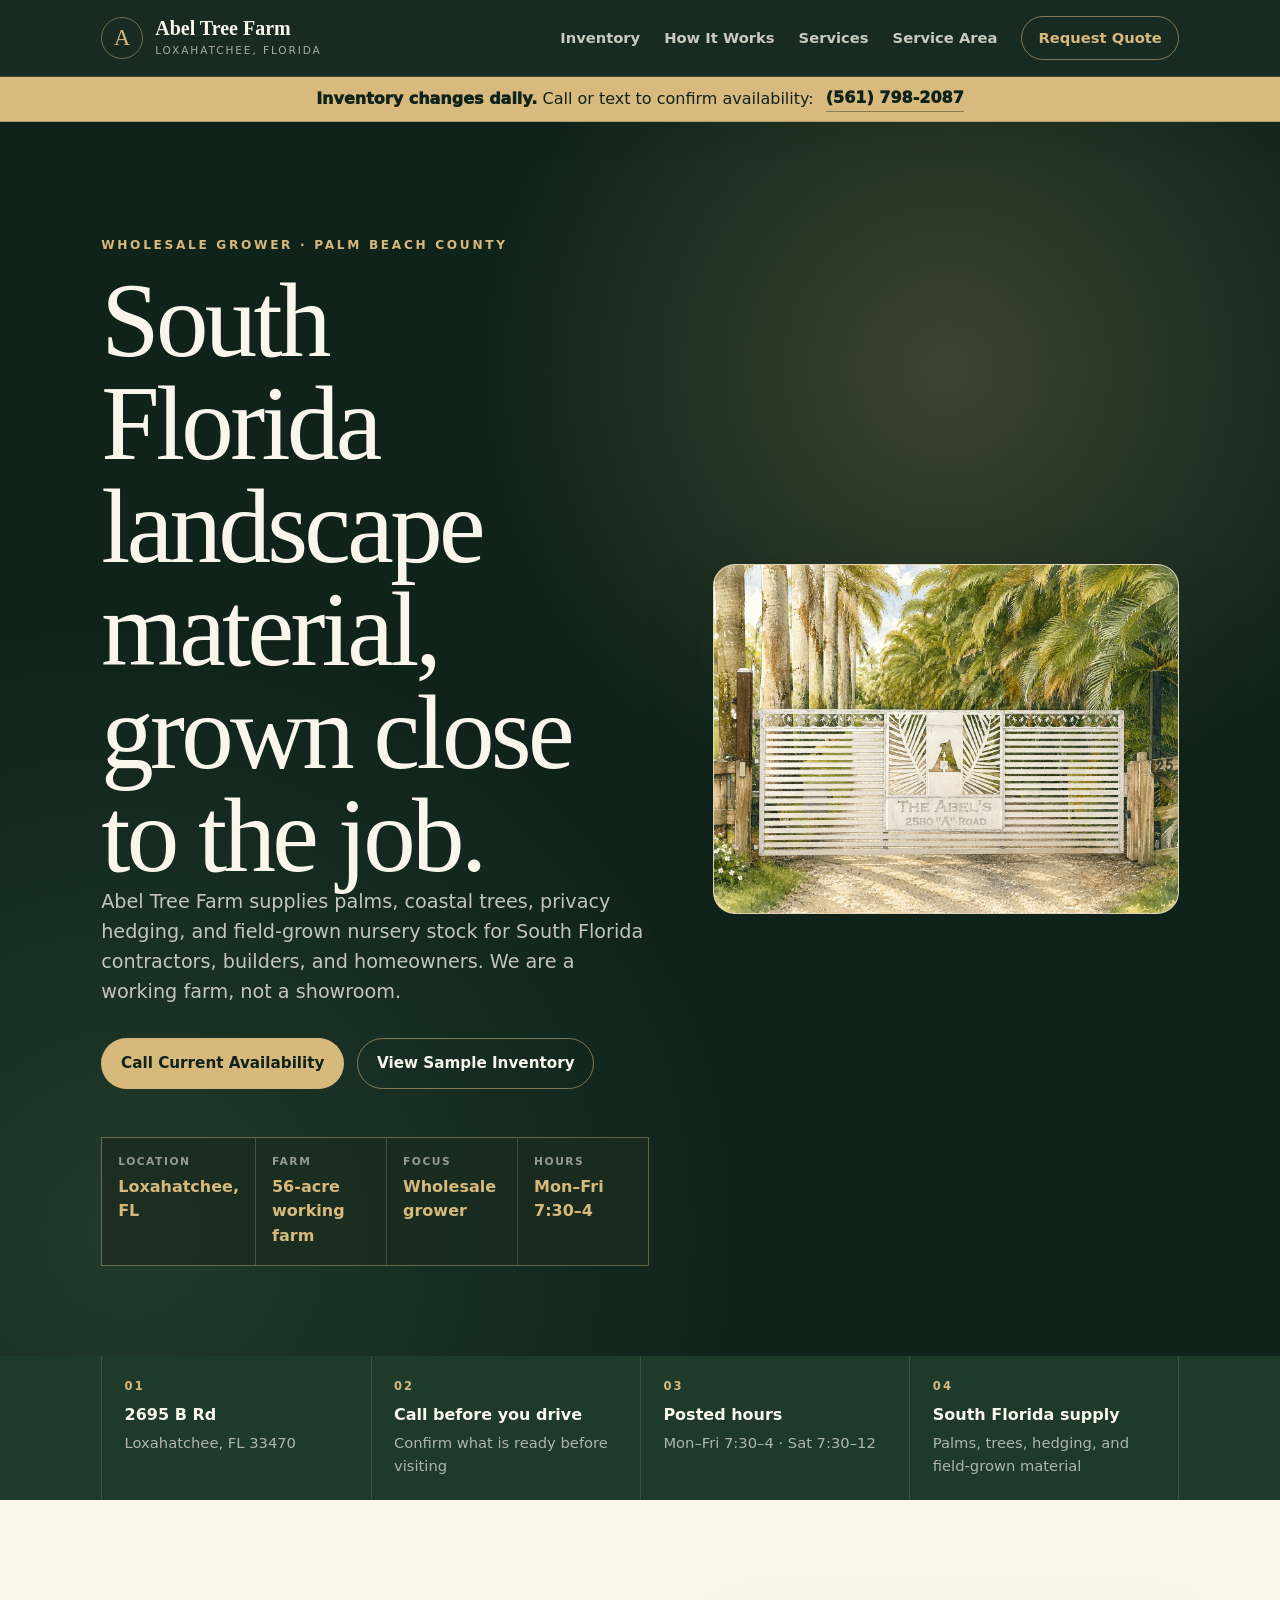
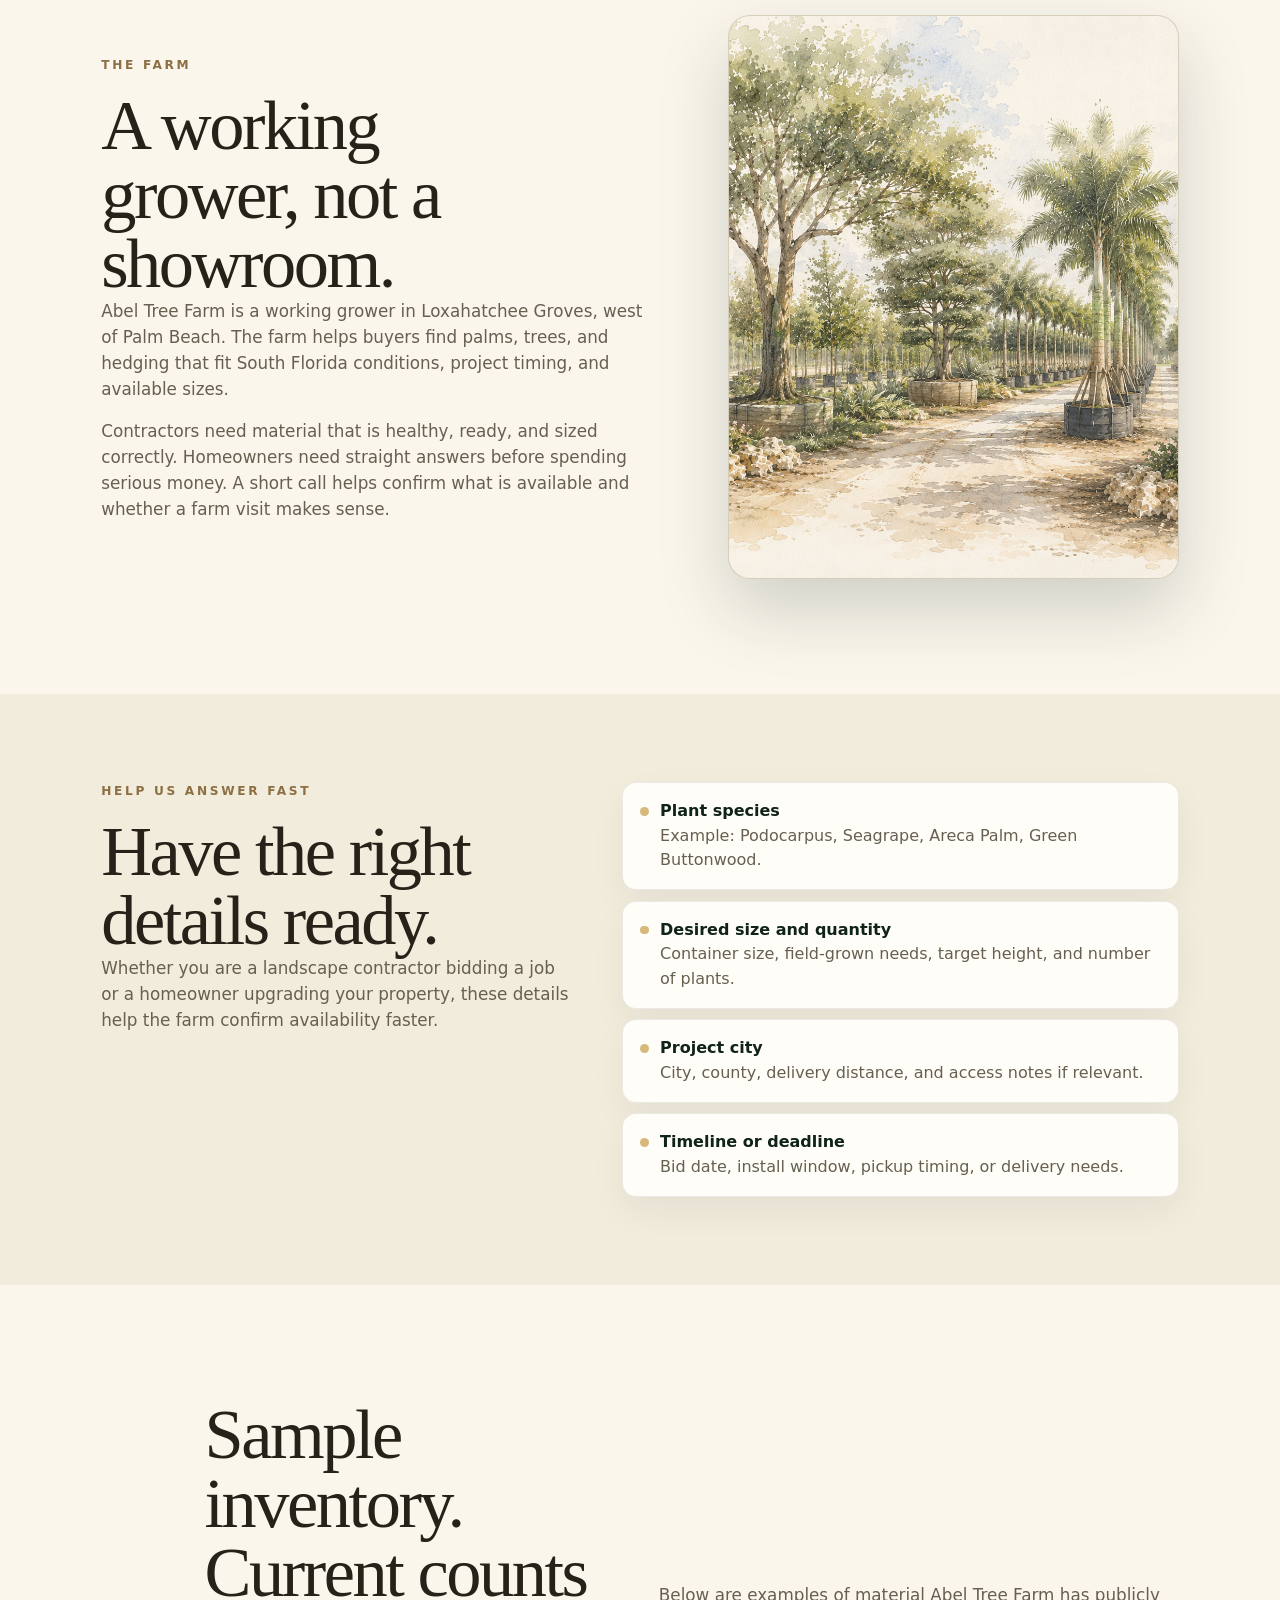
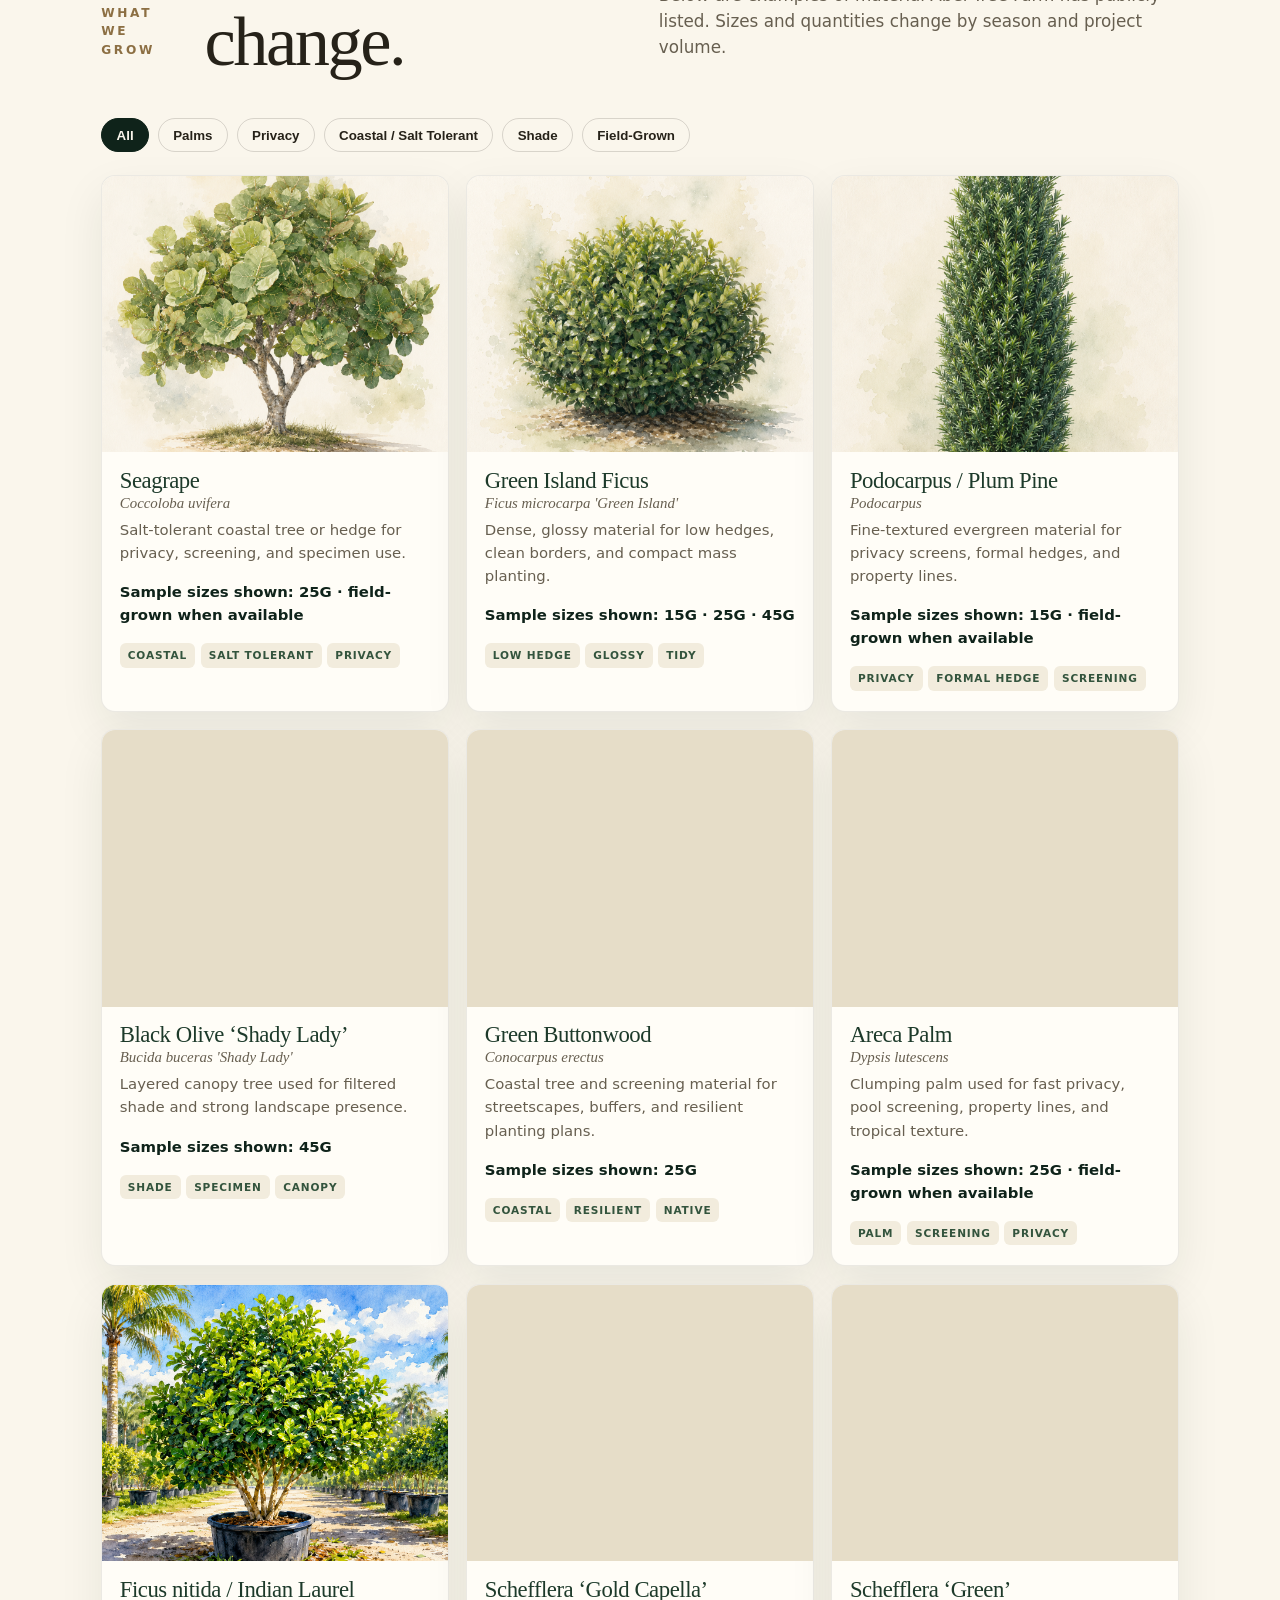
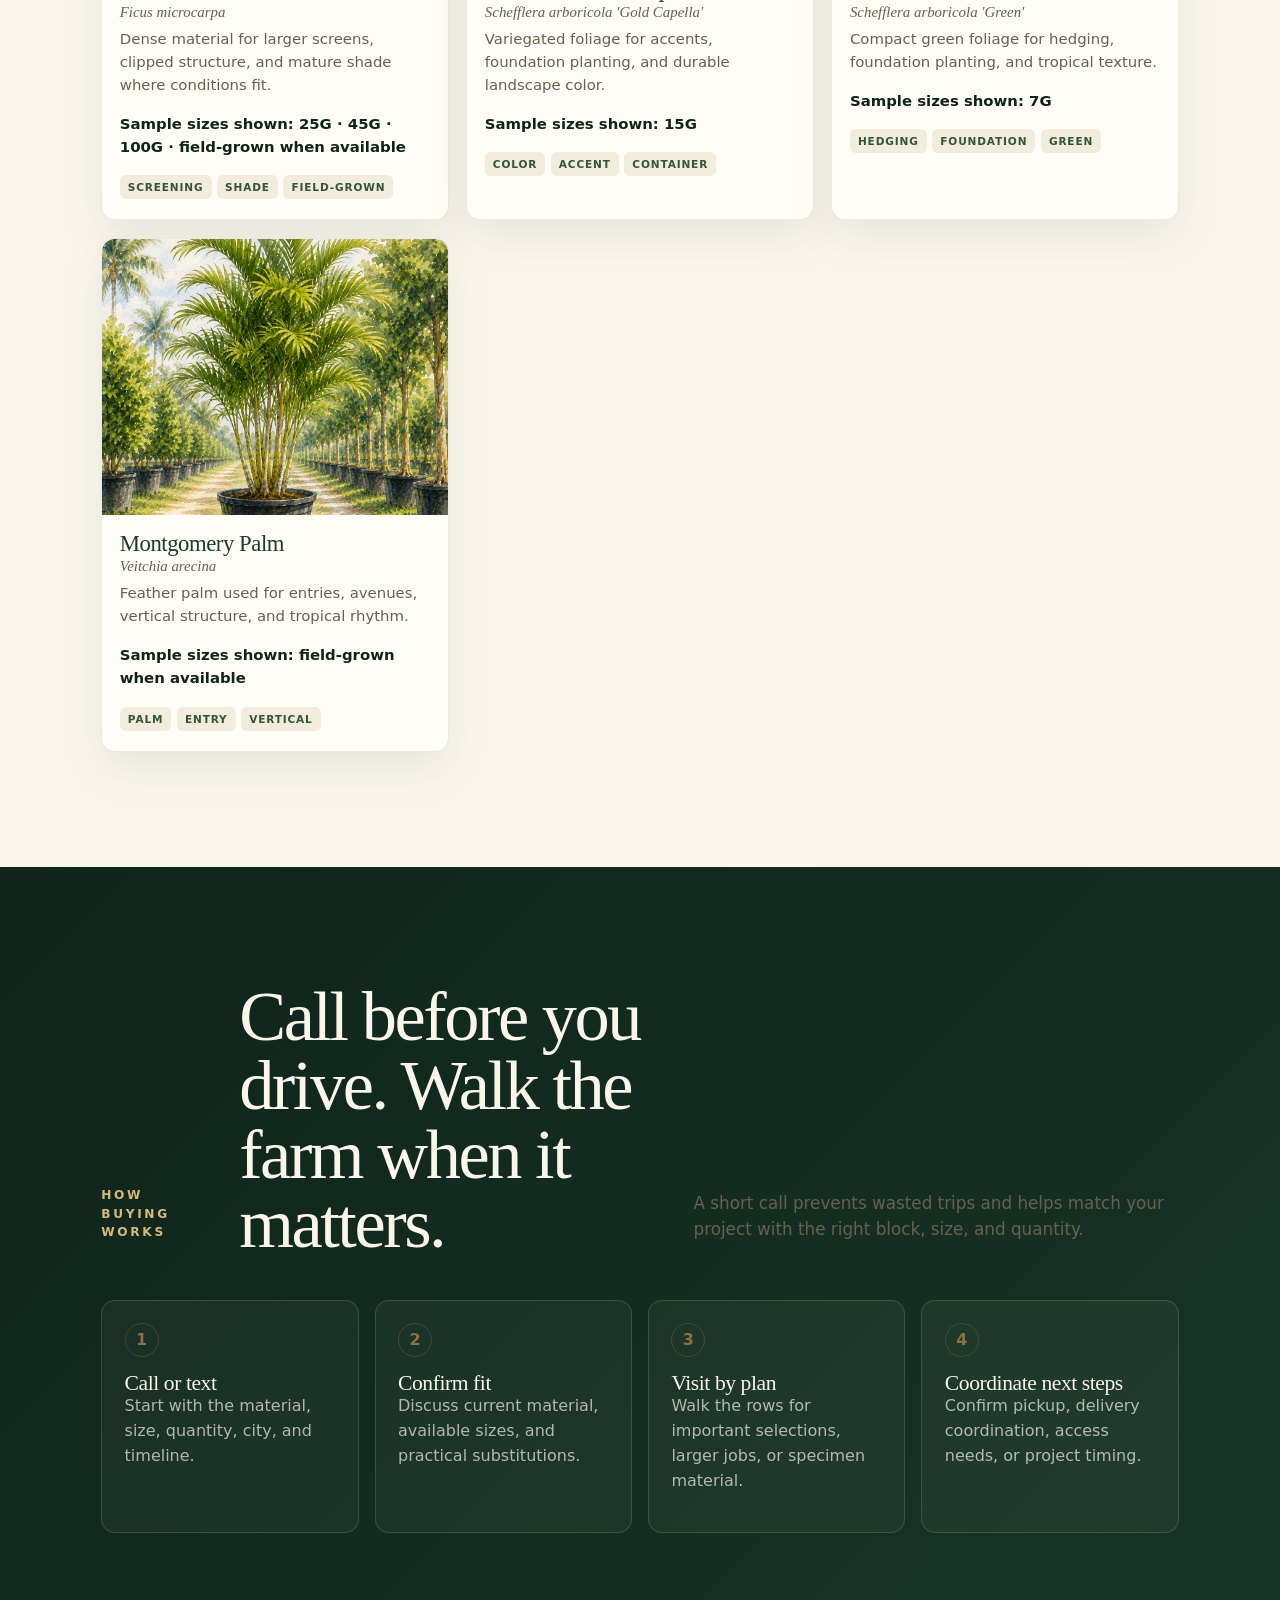
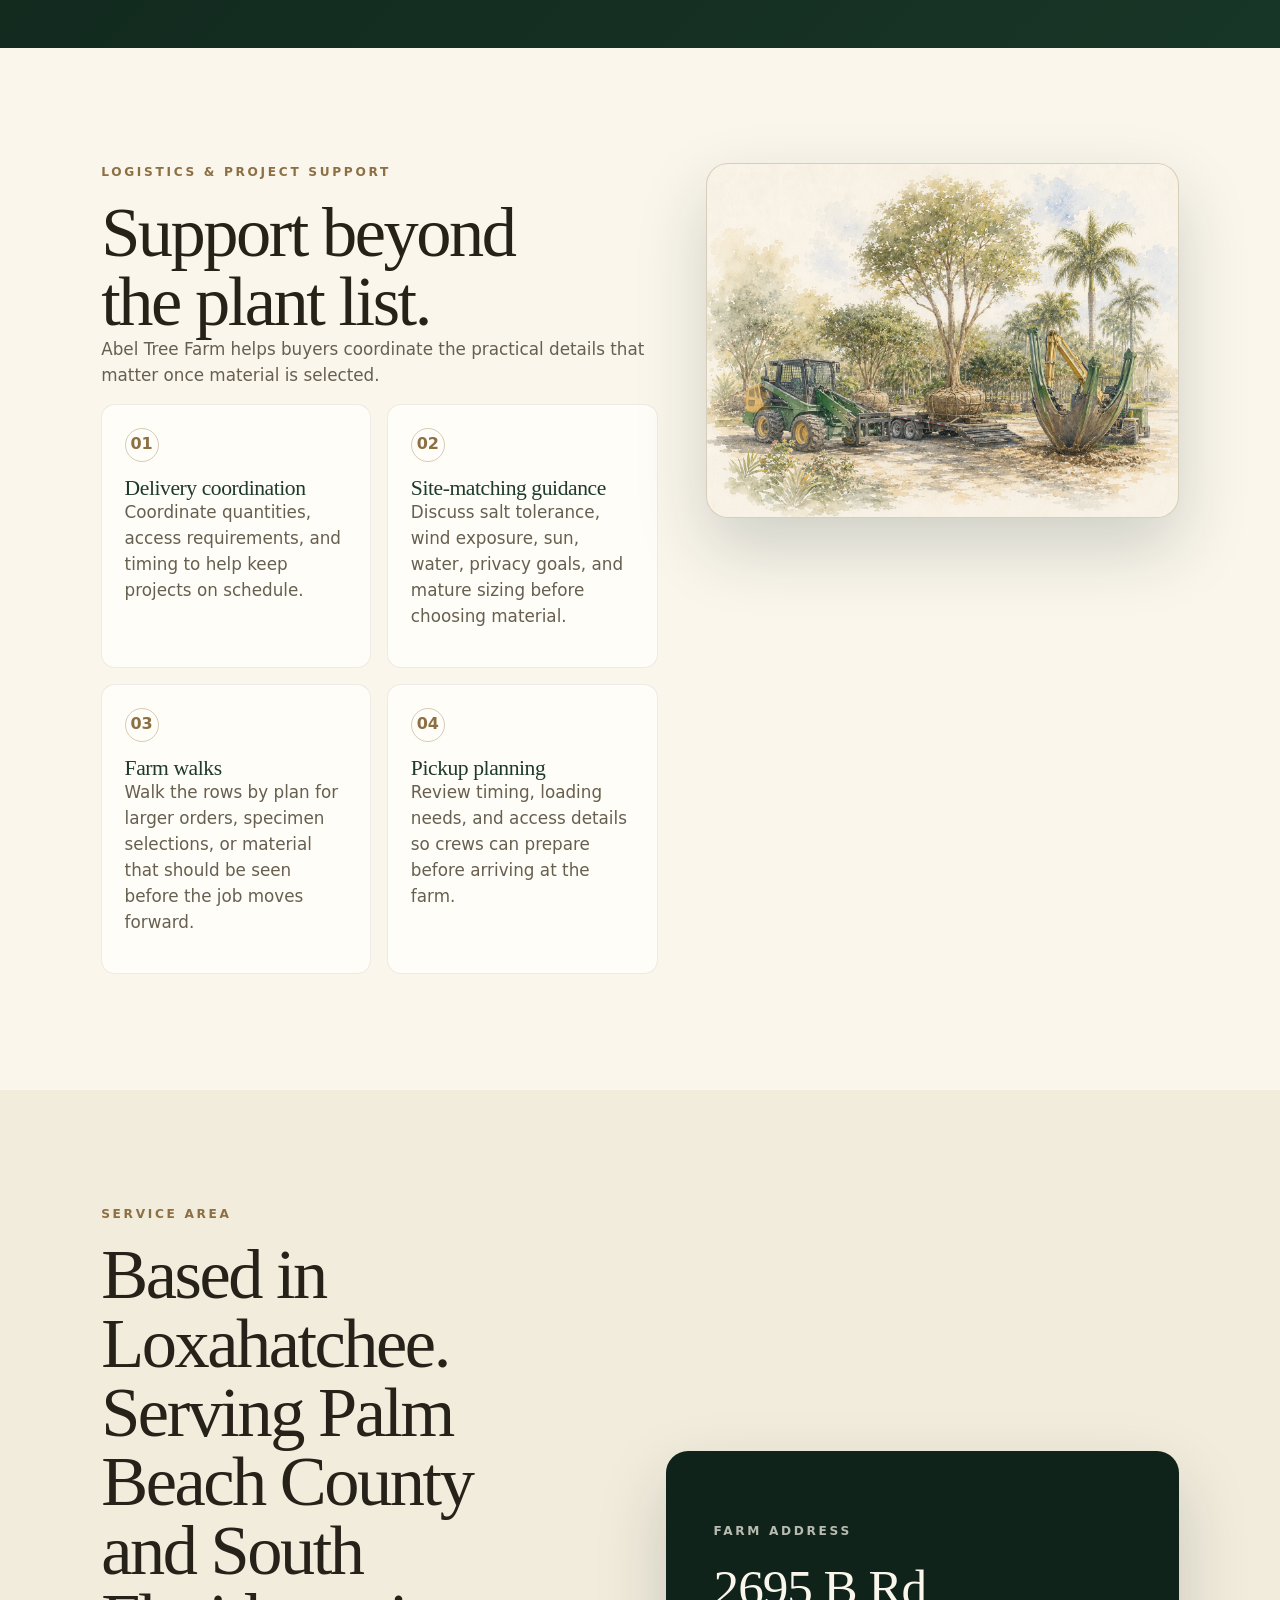
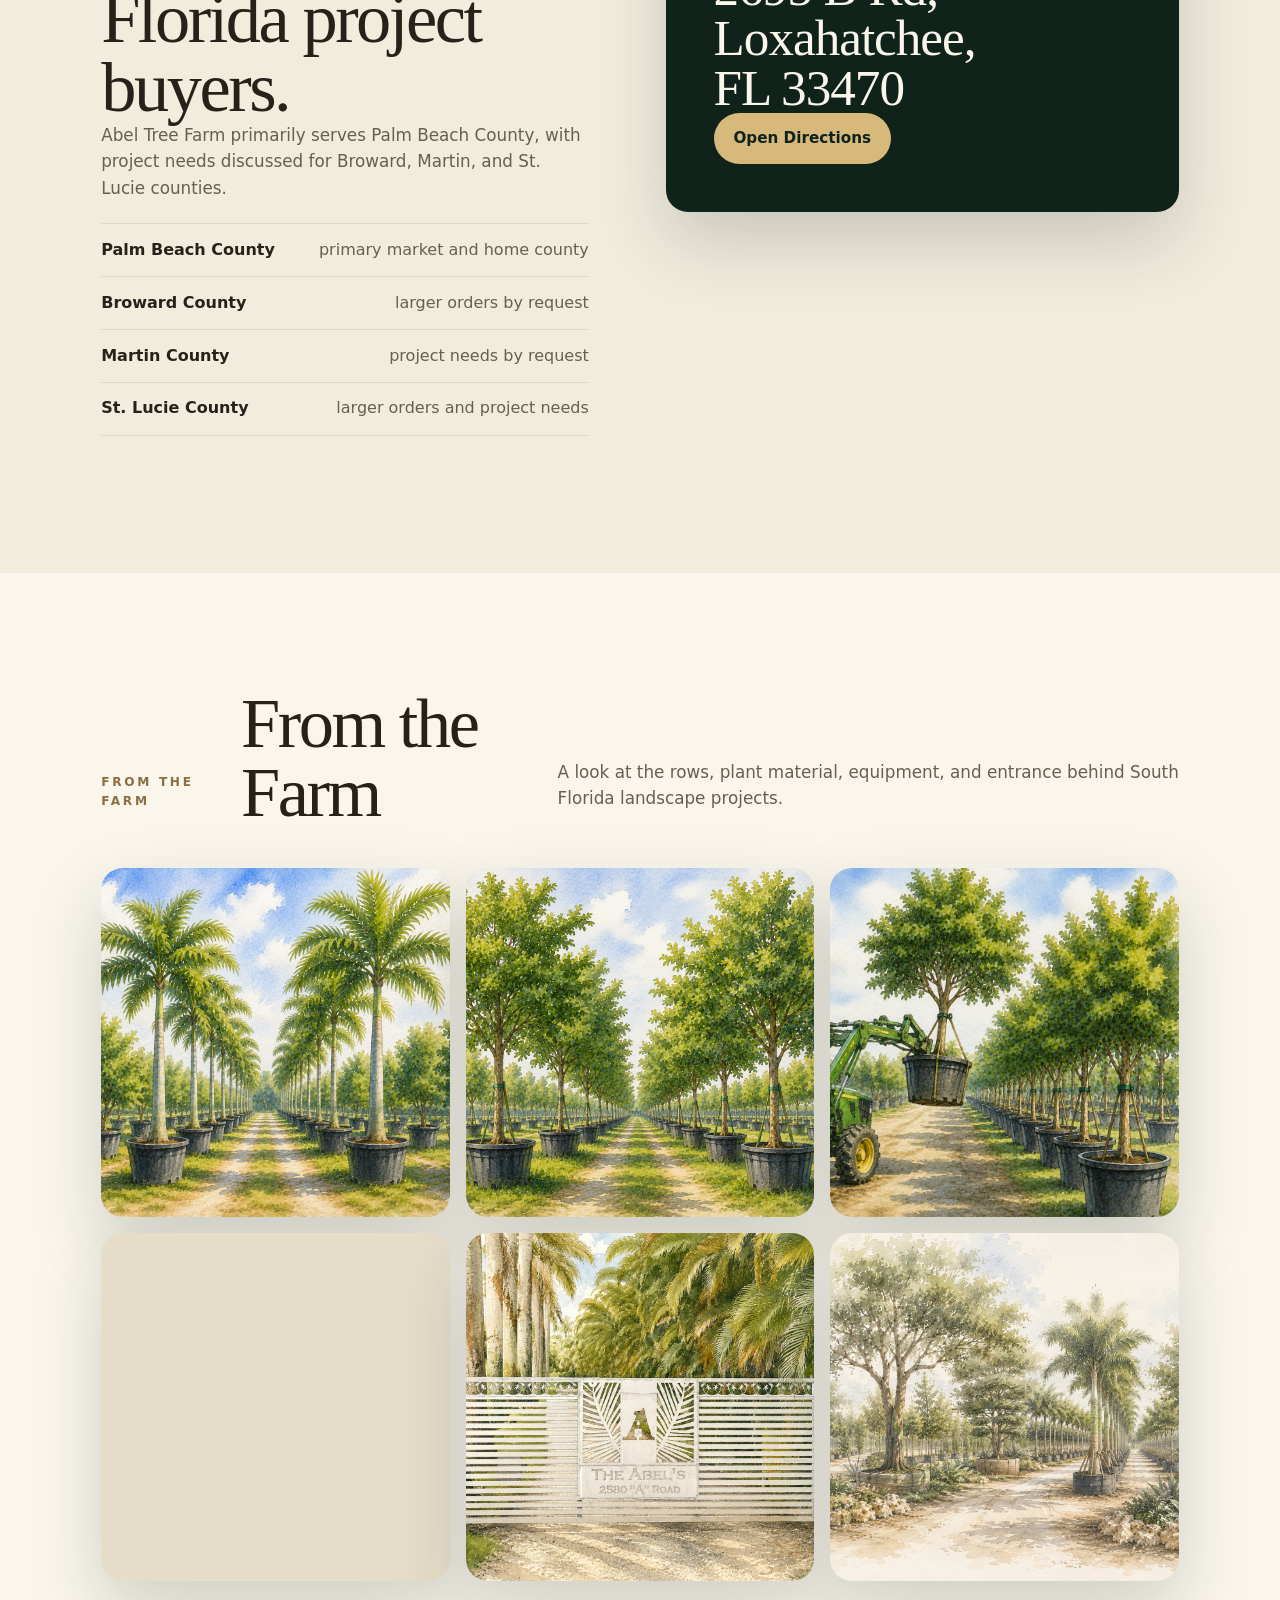
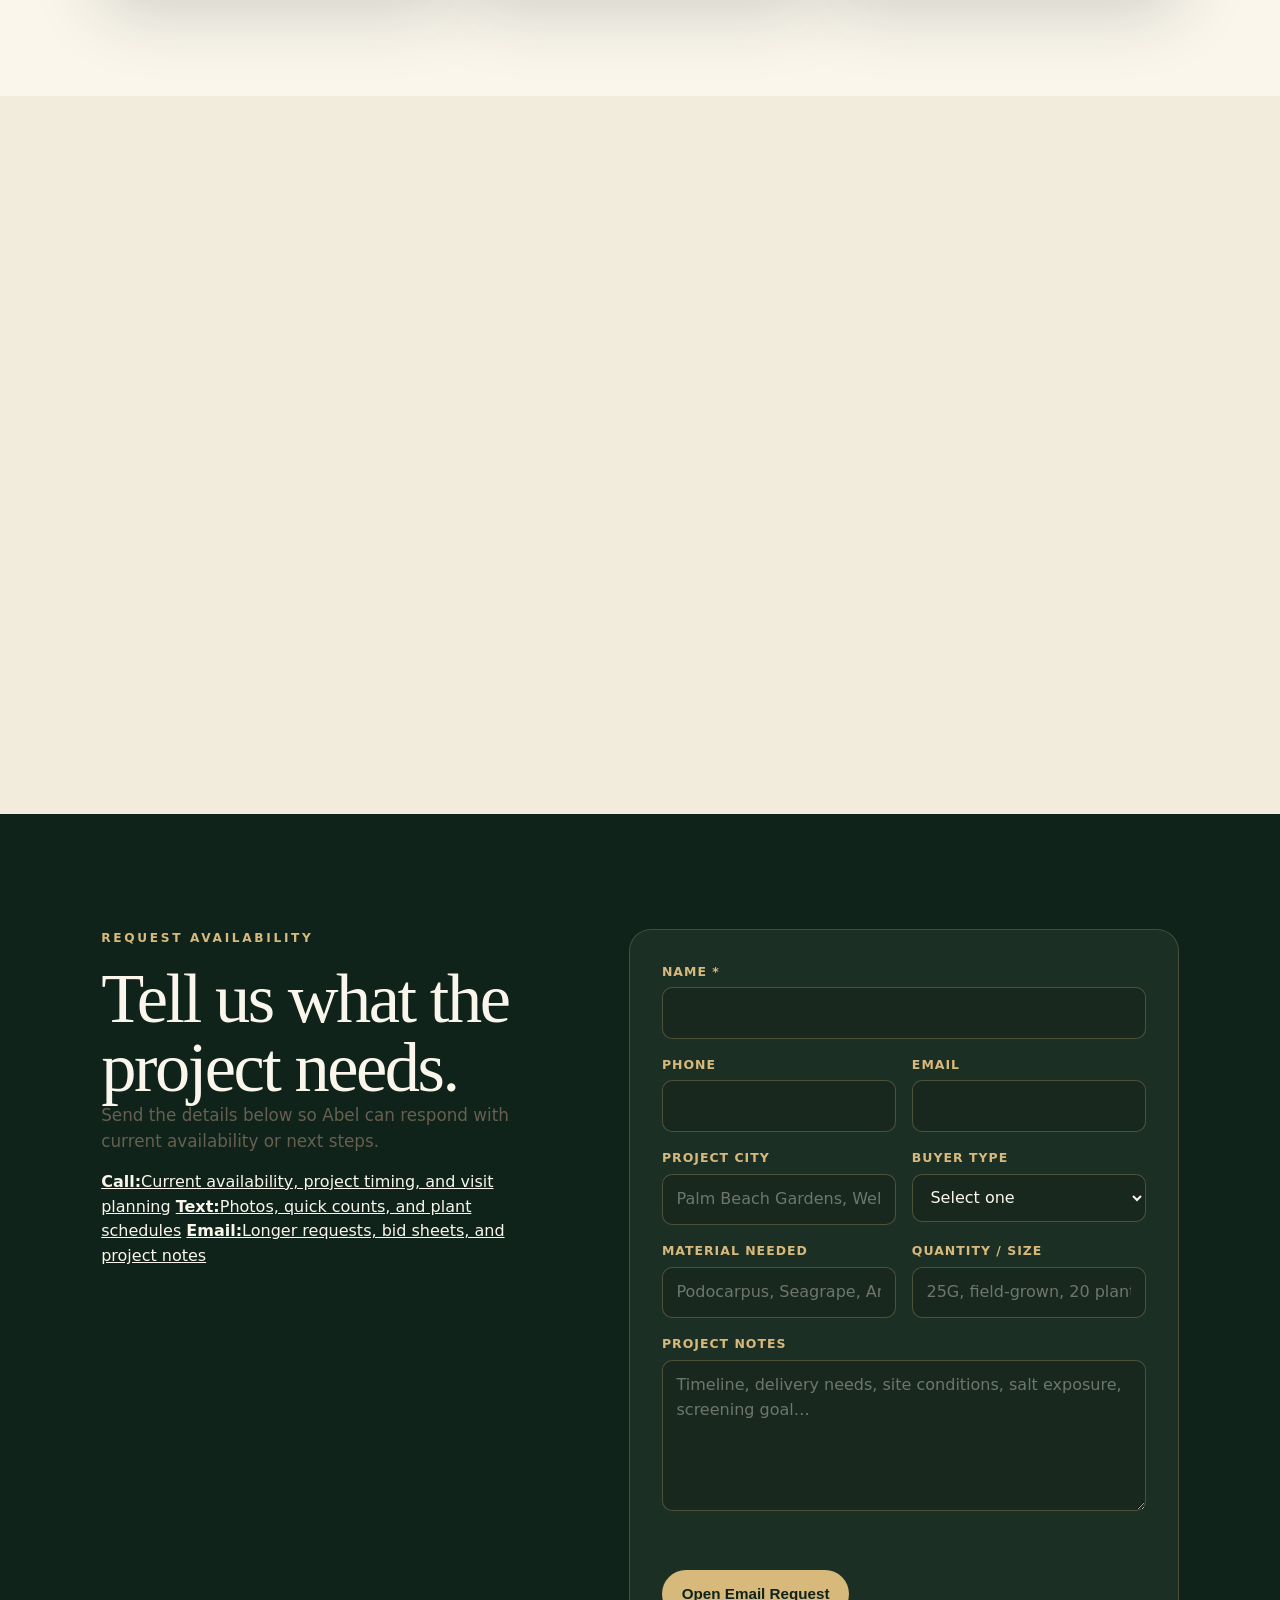
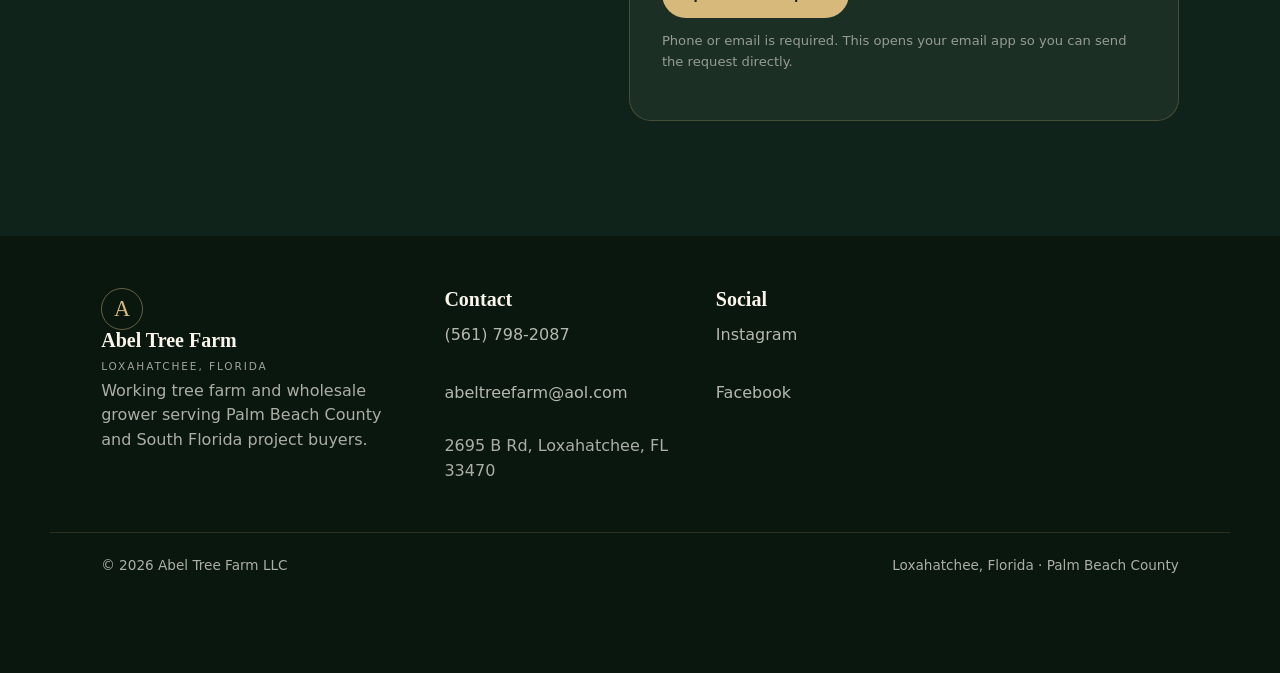
==== commit 3e3014d7: "Reduce homepage repetition and consolidate request guidance" ====
--- a/index.html
+++ b/index.html
@@ -20,45 +20,36 @@
   <link rel="stylesheet" href="css/styles.css">
   <link rel="stylesheet" href="css/updates.css">
   <script type="application/ld+json">
-[
-  {
-    "@context": "https://schema.org",
-    "@type": "GardenStore",
-    "name": "Abel Tree Farm",
-    "legalName": "Abel Tree Farm LLC",
-    "description": "Working tree farm and wholesale grower in Loxahatchee, Florida, supplying palms, coastal trees, privacy hedges, and field-grown nursery stock for South Florida landscapes. Call for current availability and sizes.",
-    "url": "https://www.abeltreefarm.com/",
-    "telephone": "+15617982087",
-    "email": "abeltreefarm@aol.com",
-    "priceRange": "$$$",
-    "image": "https://www.abeltreefarm.com/images/draft-gallery-actual-gate-watercolor-v2.png",
-    "address": {
-      "@type": "PostalAddress",
-      "streetAddress": "2695 B Rd",
-      "addressLocality": "Loxahatchee",
-      "addressRegion": "FL",
-      "postalCode": "33470",
-      "addressCountry": "US"
-    },
-    "geo": {"@type": "GeoCoordinates", "latitude": 26.716833, "longitude": -80.2914009},
-    "openingHoursSpecification": [
-      {"@type": "OpeningHoursSpecification", "dayOfWeek": ["Monday", "Tuesday", "Wednesday", "Thursday", "Friday"], "opens": "07:30", "closes": "16:00"},
-      {"@type": "OpeningHoursSpecification", "dayOfWeek": "Saturday", "opens": "07:30", "closes": "12:00"}
-    ],
-    "areaServed": ["Palm Beach County", "Broward County", "Martin County", "St. Lucie County", "South Florida"],
-    "sameAs": ["https://instagram.com/abeltreefarm", "https://www.facebook.com/profile.php?id=100066695918594"]
+{
+  "@context": "https://schema.org",
+  "@type": "GardenStore",
+  "name": "Abel Tree Farm",
+  "legalName": "Abel Tree Farm LLC",
+  "description": "Working tree farm and wholesale grower in Loxahatchee, Florida, supplying palms, coastal trees, privacy hedges, and field-grown nursery stock for South Florida landscapes. Call for current availability and sizes.",
+  "url": "https://www.abeltreefarm.com/",
+  "telephone": "+15617982087",
+  "email": "abeltreefarm@aol.com",
+  "image": "https://www.abeltreefarm.com/images/draft-gallery-actual-gate-watercolor-v2.png",
+  "address": {
+    "@type": "PostalAddress",
+    "streetAddress": "2695 B Rd",
+    "addressLocality": "Loxahatchee",
+    "addressRegion": "FL",
+    "postalCode": "33470",
+    "addressCountry": "US"
   },
-  {
-    "@context": "https://schema.org",
-    "@type": "FAQPage",
-    "mainEntity": [
-      {"@type": "Question", "name": "Do you sell to landscapers and contractors?", "acceptedAnswer": {"@type": "Answer", "text": "Yes. Call or text with the plant name, size, quantity, project city, and timing so Abel Tree Farm can confirm current availability."}},
-      {"@type": "Question", "name": "Can homeowners buy directly?", "acceptedAnswer": {"@type": "Answer", "text": "Yes, but please call first. Abel Tree Farm is a working farm, not a retail garden center. The farm can help confirm whether the material you need is available and whether a visit makes sense."}},
-      {"@type": "Question", "name": "Is the inventory live?", "acceptedAnswer": {"@type": "Answer", "text": "No. Inventory changes by season, growth stage, and project volume. The website shows sample material. Call or text for current counts."}},
-      {"@type": "Question", "name": "Do you handle permits or code approval?", "acceptedAnswer": {"@type": "Answer", "text": "Abel Tree Farm can discuss plant material suited to South Florida conditions. Formal code, permitting, and compliance decisions should be handled by your contractor, landscape architect, or permitting professional."}}
-    ]
-  }
-]
+  "geo": {
+    "@type": "GeoCoordinates",
+    "latitude": 26.716833,
+    "longitude": -80.2914009
+  },
+  "openingHoursSpecification": [
+    {"@type":"OpeningHoursSpecification","dayOfWeek":["Monday","Tuesday","Wednesday","Thursday","Friday"],"opens":"07:30","closes":"16:00"},
+    {"@type":"OpeningHoursSpecification","dayOfWeek":"Saturday","opens":"07:30","closes":"12:00"}
+  ],
+  "areaServed": ["Palm Beach County","Broward County","Martin County","St. Lucie County","South Florida"],
+  "sameAs": ["https://instagram.com/abeltreefarm","https://www.facebook.com/profile.php?id=100066695918594"]
+}
   </script>
 </head>
 <body>
@@ -72,14 +63,20 @@
       <button class="menu-toggle" type="button" aria-expanded="false" aria-controls="primary-menu"><span></span><span></span><span></span><span class="sr-only">Menu</span></button>
       <nav id="primary-menu" class="primary-nav" aria-label="Primary navigation">
         <a href="#grow">Inventory</a>
-        <a href="availability.html" class="nav-availability">Availability</a>
+        <a href="#how">How It Works</a>
         <a href="#services">Services</a>
         <a href="#area">Service Area</a>
-        <a href="#visit">Visit</a>
         <a href="#contact" class="nav-cta">Request Quote</a>
       </nav>
     </div>
   </header>
+
+  <div class="availability-banner" role="note">
+    <div class="container">
+      <span><strong>Inventory changes daily.</strong> Call or text to confirm availability:</span>
+      <a href="tel:+15617982087">(561) 798-2087</a>
+    </div>
+  </div>
 
   <main id="main">
     <section id="top" class="hero section-dark">
@@ -87,17 +84,16 @@
         <div class="hero-copy reveal">
           <p class="eyebrow">Wholesale grower · Palm Beach County</p>
           <h1>South Florida landscape material, grown close to the job.</h1>
-          <p class="lede">Abel Tree Farm supplies palms, coastal trees, privacy hedging, and field-grown nursery stock from Loxahatchee for contractors, builders, municipalities, estate buyers, and homeowners. Call or text before bidding, scheduling, or visiting so the farm can confirm current availability.</p>
+          <p class="lede">Abel Tree Farm supplies palms, coastal trees, privacy hedging, and field-grown nursery stock for South Florida contractors, builders, and homeowners. We are a working farm, not a showroom.</p>
           <div class="cta-row">
-            <a class="btn btn-primary" href="tel:+15617982087">Call Current Needs</a>
-            <a class="btn btn-outline" href="sms:+15617982087">Text Current Needs</a>
-            <a class="btn btn-quiet" href="#grow">View Sample Inventory</a>
+            <a class="btn btn-primary" href="tel:+15617982087">Call Current Availability</a>
+            <a class="btn btn-outline" href="#grow">View Sample Inventory</a>
           </div>
           <dl class="hero-facts" aria-label="Farm facts">
             <div><dt>Location</dt><dd>Loxahatchee, FL</dd></div>
             <div><dt>Farm</dt><dd>56-acre working farm</dd></div>
             <div><dt>Focus</dt><dd>Wholesale grower</dd></div>
-            <div><dt>Projects</dt><dd>South Florida</dd></div>
+            <div><dt>Hours</dt><dd>Mon–Fri 7:30–4</dd></div>
           </dl>
         </div>
         <figure class="hero-art reveal">
@@ -106,19 +102,12 @@
       </div>
     </section>
 
-    <section class="proof-strip" aria-label="Verified business details">
+    <section class="proof-strip" aria-label="Business details and visit guidance">
       <div class="container proof-grid">
         <div class="proof-item reveal"><span>01</span><strong>2695 B Rd</strong><p>Loxahatchee, FL 33470</p></div>
-        <div class="proof-item reveal"><span>02</span><strong>Call current availability</strong><p>(561) 798-2087</p></div>
+        <div class="proof-item reveal"><span>02</span><strong>Call before you drive</strong><p>Confirm what is ready before visiting</p></div>
         <div class="proof-item reveal"><span>03</span><strong>Posted hours</strong><p>Mon–Fri 7:30–4 · Sat 7:30–12</p></div>
         <div class="proof-item reveal"><span>04</span><strong>South Florida supply</strong><p>Palms, trees, hedging, and field-grown material</p></div>
-      </div>
-    </section>
-
-    <section class="call-first" aria-label="Call first notice">
-      <div class="container">
-        <div><strong>Call before you drive.</strong> <span>Availability changes quickly. A short call or text helps confirm what is ready before bidding, scheduling, or visiting.</span></div>
-        <a class="btn btn-primary" href="tel:+15617982087">Call the Farm</a>
       </div>
     </section>
 
@@ -136,19 +125,19 @@
       </div>
     </section>
 
-    <section class="section-paper buyer-paths" aria-label="Buyer guidance">
-      <div class="container">
-        <div class="section-head reveal">
-          <p class="eyebrow">How to Contact</p>
-          <h2>Send the details that help us answer fast.</h2>
-          <p class="lede">Different buyers need different answers, but every request starts with plant names, sizes, quantities, project location, and timing.</p>
-        </div>
-        <div class="buyer-grid">
-          <article class="buyer-card reveal"><h3>Contractors & landscapers</h3><p>Call or text <strong>species, size, quantity, project city, and deadline</strong> before bidding or scheduling.</p></article>
-          <article class="buyer-card reveal"><h3>Homeowners</h3><p>Call first with <strong>photos, goals, and project location</strong> so the farm can say whether a visit makes sense.</p></article>
-          <article class="buyer-card reveal"><h3>Builders & municipalities</h3><p>Send <strong>project timing, access notes, quantities, and delivery needs</strong> so next steps can be confirmed.</p></article>
-          <article class="buyer-card reveal"><h3>Estate managers</h3><p>Share <strong>privacy, entry, shade, screening, and schedule needs</strong> for project-scale plant material.</p></article>
-        </div>
+    <section class="section-paper request-checklist-section" aria-label="What to include in your request">
+      <div class="container request-checklist">
+        <div class="copy-block reveal">
+          <p class="eyebrow">Help Us Answer Fast</p>
+          <h2>Have the right details ready.</h2>
+          <p>Whether you are a landscape contractor bidding a job or a homeowner upgrading your property, these details help the farm confirm availability faster.</p>
+        </div>
+        <ul class="request-list reveal">
+          <li><div><strong>Plant species</strong><span>Example: Podocarpus, Seagrape, Areca Palm, Green Buttonwood.</span></div></li>
+          <li><div><strong>Desired size and quantity</strong><span>Container size, field-grown needs, target height, and number of plants.</span></div></li>
+          <li><div><strong>Project city</strong><span>City, county, delivery distance, and access notes if relevant.</span></div></li>
+          <li><div><strong>Timeline or deadline</strong><span>Bid date, install window, pickup timing, or delivery needs.</span></div></li>
+        </ul>
       </div>
     </section>
 
@@ -156,8 +145,8 @@
       <div class="container">
         <div class="section-head reveal">
           <p class="eyebrow">What We Grow</p>
-          <h2>Sample inventory. Call for current counts.</h2>
-          <p class="lede">Below are examples of material Abel Tree Farm has publicly listed. Sizes and quantities change by season and project volume. Call or text with species, size, quantity, and project city before specifying, bidding, or visiting.</p>
+          <h2>Sample inventory. Current counts change.</h2>
+          <p class="lede">Below are examples of material Abel Tree Farm has publicly listed. Sizes and quantities change by season and project volume.</p>
         </div>
         <div class="filters reveal" role="group" aria-label="Filter inventory by type">
           <button type="button" class="chip is-active" data-filter="all" aria-pressed="true">All</button>
@@ -167,17 +156,6 @@
           <button type="button" class="chip" data-filter="shade" aria-pressed="false">Shade</button>
           <button type="button" class="chip" data-filter="fieldgrown" aria-pressed="false">Field-Grown</button>
         </div>
-        <div class="availability-callout reveal">
-          <div>
-            <p class="eyebrow">Current Availability</p>
-            <h3>Need sizes before a bid?</h3>
-            <p>Inventory changes daily. For current counts, call or text the farm with the plant name, size, quantity, deadline, and project location.</p>
-          </div>
-          <div class="availability-actions">
-            <a class="btn btn-primary" href="tel:+15617982087">Call Current Needs</a>
-            <a class="btn dark-outline" href="sms:+15617982087">Text Current Needs</a>
-          </div>
-        </div>
         <div class="inventory-grid" id="inventoryGrid">
           <article class="inventory-card reveal" data-cat="coastal privacy fieldgrown">
             <figure class="plant-art"><img src="images/draft-inventory-seagrape-watercolor-v1.png" width="1536" height="1024" alt="Seagrape material for Abel Tree Farm inventory." loading="lazy" decoding="async"></figure>
@@ -223,14 +201,14 @@
       </div>
     </section>
 
-    <section class="section-dark buying">
+    <section id="how" class="section-dark buying">
       <div class="container">
-        <div class="section-head reveal"><p class="eyebrow">How Buying Works</p><h2>Call before you drive. Walk the farm when it matters.</h2><p class="lede">A short call prevents wasted trips and helps the farm match you with the right block, size, and quantity.</p></div>
+        <div class="section-head reveal"><p class="eyebrow">How Buying Works</p><h2>Call before you drive. Walk the farm when it matters.</h2><p class="lede">A short call prevents wasted trips and helps match your project with the right block, size, and quantity.</p></div>
         <div class="steps">
-          <div class="step reveal"><span>1</span><h3>Call or text</h3><p>Share plant name, size, quantity, timing, and project city.</p></div>
+          <div class="step reveal"><span>1</span><h3>Call or text</h3><p>Start with the material, size, quantity, city, and timeline.</p></div>
           <div class="step reveal"><span>2</span><h3>Confirm fit</h3><p>Discuss current material, available sizes, and practical substitutions.</p></div>
           <div class="step reveal"><span>3</span><h3>Visit by plan</h3><p>Walk the rows for important selections, larger jobs, or specimen material.</p></div>
-          <div class="step reveal"><span>4</span><h3>Coordinate next steps</h3><p>Confirm payment, pickup, delivery coordination, or project timing directly.</p></div>
+          <div class="step reveal"><span>4</span><h3>Coordinate next steps</h3><p>Confirm pickup, delivery coordination, access needs, or project timing.</p></div>
         </div>
       </div>
     </section>
@@ -238,14 +216,14 @@
     <section id="services" class="section-light">
       <div class="container service-layout">
         <div class="copy-block reveal">
-          <p class="eyebrow">Services</p>
-          <h2>Help choosing and coordinating project-scale plant material.</h2>
-          <p>Call with the plant, size, quantity, destination, and timing. Abel can help confirm what is ready, what fits the site, and whether the material should be walked in person before the project moves forward.</p>
+          <p class="eyebrow">Logistics & Project Support</p>
+          <h2>Support beyond the plant list.</h2>
+          <p>Abel Tree Farm helps buyers coordinate the practical details that matter once material is selected.</p>
           <div class="service-cards">
-            <article class="service-card reveal"><span>01</span><h3>Wholesale supply</h3><p>Palms, hedging, coastal trees, and field-grown material for contractors and project buyers.</p></article>
-            <article class="service-card reveal"><span>02</span><h3>Specimen and estate-scale material</h3><p>Tree, palm, and hedge material for privacy, entries, shade, screening, and mature landscape upgrades.</p></article>
-            <article class="service-card reveal"><span>03</span><h3>Delivery coordination</h3><p>Discuss quantity, destination, access, and timing directly with the farm before a project is scheduled.</p></article>
-            <article class="service-card reveal"><span>04</span><h3>Plant selection guidance</h3><p>Discuss site conditions such as salt, wind, privacy, water, sun, and mature size before choosing material.</p></article>
+            <article class="service-card reveal"><span>01</span><h3>Delivery coordination</h3><p>Coordinate quantities, access requirements, and timing to help keep projects on schedule.</p></article>
+            <article class="service-card reveal"><span>02</span><h3>Site-matching guidance</h3><p>Discuss salt tolerance, wind exposure, sun, water, privacy goals, and mature sizing before choosing material.</p></article>
+            <article class="service-card reveal"><span>03</span><h3>Farm walks</h3><p>Walk the rows by plan for larger orders, specimen selections, or material that should be seen before the job moves forward.</p></article>
+            <article class="service-card reveal"><span>04</span><h3>Pickup planning</h3><p>Review timing, loading needs, and access details so crews can prepare before arriving at the farm.</p></article>
           </div>
         </div>
         <figure class="image-plate wide reveal"><img src="images/draft-service-install-equipment-watercolor-v1.png" width="1536" height="1024" alt="Large landscape material and nursery equipment prepared for delivery and installation." loading="lazy" decoding="async"></figure>
@@ -257,7 +235,7 @@
         <div class="copy-block reveal">
           <p class="eyebrow">Service Area</p>
           <h2>Based in Loxahatchee. Serving Palm Beach County and South Florida project buyers.</h2>
-          <p>Abel Tree Farm primarily serves Palm Beach County, with project needs discussed for Broward, Martin, and St. Lucie counties. Call with the project city, quantity, timing, and access notes so the farm can confirm next steps.</p>
+          <p>Abel Tree Farm primarily serves Palm Beach County, with project needs discussed for Broward, Martin, and St. Lucie counties.</p>
           <ul class="county-list">
             <li><strong>Palm Beach County</strong><span>primary market and home county</span></li>
             <li><strong>Broward County</strong><span>larger orders by request</span></li>
@@ -299,24 +277,12 @@
       </div>
     </section>
 
-    <section class="section-light faq compact" aria-label="Before you contact Abel Tree Farm">
-      <div class="container">
-        <div class="section-head reveal"><p class="eyebrow">Before You Contact</p><h2>Quick answers before the drive west.</h2></div>
-        <div class="faq-list">
-          <details class="reveal"><summary>Do you sell to landscapers and contractors?</summary><p>Yes. Call or text with the plant name, size, quantity, project city, and timing so we can confirm current availability.</p></details>
-          <details class="reveal"><summary>Can homeowners buy directly?</summary><p>Yes, but please call first. Abel Tree Farm is a working farm, not a retail garden center. We can help confirm whether the material you need is available and whether a visit makes sense.</p></details>
-          <details class="reveal"><summary>Is the inventory live?</summary><p>No. Inventory changes by season, growth stage, and project volume. The website shows sample material. Call or text for current counts.</p></details>
-          <details class="reveal"><summary>Do you handle permits or code approval?</summary><p>Abel can discuss plant material suited to South Florida conditions. Formal code, permitting, and compliance decisions should be handled by your contractor, landscape architect, or permitting professional.</p></details>
-        </div>
-      </div>
-    </section>
-
     <section id="contact" class="section-dark contact-section">
       <div class="container contact-grid">
         <div class="copy-block reveal">
           <p class="eyebrow">Request Availability</p>
           <h2>Tell us what the project needs.</h2>
-          <p class="lede">Include plant names, sizes, quantities, project city, timing, and whether pickup or delivery coordination is needed.</p>
+          <p class="lede">Send the details below so Abel can respond with current availability or next steps.</p>
           <div class="direct-actions">
             <a href="tel:+15617982087"><strong>Call:</strong><span>Current availability, project timing, and visit planning</span></a>
             <a href="sms:+15617982087"><strong>Text:</strong><span>Photos, quick counts, and plant schedules</span></a>
@@ -331,7 +297,7 @@
           <div class="field"><label for="message">Project notes</label><textarea id="message" name="message" rows="5" placeholder="Timeline, delivery needs, site conditions, salt exposure, screening goal…"></textarea></div>
           <p class="form-error" id="formError" role="alert"></p>
           <button class="btn btn-primary" type="submit">Open Email Request</button>
-          <p class="form-note">Phone or email is required. This opens your email app and sends your request by email so Abel can respond with current availability or next steps.</p>
+          <p class="form-note">Phone or email is required. This opens your email app so you can send the request directly.</p>
           <div class="form-status" id="formStatus" role="status" aria-live="polite"></div>
         </form>
       </div>
@@ -347,7 +313,7 @@
     <div class="container footer-bottom"><span>© <span id="year"></span> Abel Tree Farm LLC</span><span>Loxahatchee, Florida · Palm Beach County</span></div>
   </footer>
 
-  <div class="mobile-actions" aria-label="Quick contact actions"><a href="tel:+15617982087">Call</a><a href="sms:+15617982087">Text</a><a href="availability.html">Availability</a></div>
+  <div class="mobile-actions" aria-label="Quick contact actions"><a href="tel:+15617982087">Call</a><a href="sms:+15617982087">Text</a><a href="#contact">Quote</a></div>
   <script src="js/main.js" defer></script>
 </body>
 </html>
--- a/css/updates.css
+++ b/css/updates.css
@@ -1,12 +1,8 @@
-/* Incremental production overrides: mobile contact UX, buyer paths, and availability CTA. */
-.primary-nav .nav-availability{color:var(--gilt);font-weight:850}
-.call-first{background:var(--night);color:var(--ivory);padding-block:1.25rem;border-top:1px solid rgba(216,185,124,.2);border-bottom:1px solid rgba(216,185,124,.2)}.call-first .container{display:flex;align-items:center;justify-content:space-between;gap:1rem;flex-wrap:wrap}.call-first strong{color:var(--gilt);font-size:1.05rem}.call-first span{color:rgba(250,246,236,.74)}.call-first .btn{min-height:42px;padding:.6rem 1rem}
-.buyer-paths{padding-block:clamp(3.5rem,7vw,5.5rem)}.buyer-grid{display:grid;grid-template-columns:repeat(4,1fr);gap:1rem}.buyer-card{background:var(--white);border:1px solid rgba(38,34,25,.09);border-radius:var(--radius-sm);padding:1.25rem;box-shadow:0 18px 45px rgba(15,35,26,.07)}.buyer-card h3{color:var(--pine);font-size:1.35rem;margin-bottom:.5rem}.buyer-card p{color:var(--ink-2);margin:0}.buyer-card strong{color:var(--night)}
-.availability-callout{display:grid;grid-template-columns:minmax(0,1fr) auto;gap:1.25rem;align-items:center;margin:0 0 1.5rem;padding:1.25rem;border:1px solid rgba(38,34,25,.1);border-radius:var(--radius-sm);background:var(--white);box-shadow:0 18px 45px rgba(15,35,26,.07)}
-.availability-callout .eyebrow{margin-bottom:.45rem}.availability-callout h3{color:var(--pine);margin-bottom:.35rem}.availability-callout p{color:var(--ink-2);margin:0;max-width:62ch}.availability-actions{display:flex;flex-wrap:wrap;gap:.65rem;justify-content:flex-end}.availability-actions .btn{white-space:nowrap}.btn.dark-outline{color:var(--night);border-color:rgba(15,35,26,.24);background:transparent}.btn.dark-outline:hover{background:rgba(15,35,26,.06)}
+/* Incremental production overrides: mobile contact UX, sticky availability banner, request checklist. */
+.availability-banner{position:sticky;top:var(--header-h);z-index:99;background:rgba(216,185,124,.98);color:var(--night);border-bottom:1px solid rgba(15,35,26,.18);box-shadow:0 12px 28px rgba(15,35,26,.12)}.availability-banner .container{min-height:44px;display:flex;align-items:center;justify-content:center;gap:.75rem;flex-wrap:wrap;text-align:center}.availability-banner strong{font-weight:950}.availability-banner a{font-weight:950;text-decoration:none;border-bottom:1px solid rgba(15,35,26,.4)}
+.request-checklist-section{padding-block:clamp(3.5rem,7vw,5.5rem)}.request-checklist{display:grid;grid-template-columns:.85fr 1fr;gap:clamp(1.25rem,4vw,3rem);align-items:start}.request-list{list-style:none;margin:0;padding:0;display:grid;gap:.65rem}.request-list li{display:flex;gap:.7rem;align-items:flex-start;background:var(--white);border:1px solid rgba(38,34,25,.09);border-radius:var(--radius-sm);padding:1rem 1.05rem;box-shadow:0 14px 34px rgba(15,35,26,.06)}.request-list li:before{content:"";width:.55rem;height:.55rem;border-radius:50%;background:var(--gilt);margin-top:.5rem;flex:0 0 auto}.request-list strong{display:block;color:var(--night)}.request-list span{color:var(--ink-2)}
+.btn.dark-outline{color:var(--night);border-color:rgba(15,35,26,.24);background:transparent}.btn.dark-outline:hover{background:rgba(15,35,26,.06)}
 .availability-page{min-height:70vh}.availability-hero{padding-block:clamp(4rem,8vw,7rem)}.availability-panel{background:var(--white);border:1px solid rgba(38,34,25,.1);border-radius:var(--radius);padding:clamp(1.25rem,4vw,2.5rem);box-shadow:var(--shadow);margin-top:2rem}.availability-panel h2{font-size:clamp(2rem,4vw,3.8rem);max-width:14ch;color:var(--pine)}.request-format{display:grid;grid-template-columns:repeat(2,1fr);gap:1rem;margin-top:1.25rem}.request-format div{border:1px solid rgba(38,34,25,.1);border-radius:var(--radius-sm);padding:1rem;background:var(--ivory-2)}.request-format strong{display:block;color:var(--night);margin-bottom:.25rem}.request-format span{color:var(--ink-2)}.expectation-note{margin-top:1rem!important;background:rgba(216,185,124,.18);border-left:4px solid var(--gilt);padding:1rem 1.1rem;border-radius:0 12px 12px 0;color:var(--ink-2)!important}
-.faq.compact{padding-block:clamp(3.5rem,7vw,5.5rem)}.faq.compact .faq-list{display:grid;gap:.75rem}.faq.compact details{background:var(--white);border:1px solid rgba(38,34,25,.08);border-radius:var(--radius-sm);padding:1rem 1.1rem}.faq.compact summary{font-weight:900;cursor:pointer;color:var(--pine)}.faq.compact p{margin:.8rem 0 0;color:var(--ink-2)}
 .mobile-actions{position:fixed;left:0;right:0;bottom:0;z-index:130;display:none;background:rgba(15,35,26,.98);border-top:1px solid rgba(216,185,124,.35);box-shadow:0 -18px 45px rgba(0,0,0,.22);padding:.55rem max(.75rem,env(safe-area-inset-left)) calc(.55rem + env(safe-area-inset-bottom)) max(.75rem,env(safe-area-inset-right));grid-template-columns:repeat(3,1fr);gap:.55rem}.mobile-actions a{min-height:46px;border-radius:999px;background:rgba(250,246,236,.08);border:1px solid rgba(216,185,124,.35);color:var(--ivory);text-decoration:none;font-weight:900;display:grid;place-items:center}.mobile-actions a:first-child{background:var(--gilt);color:var(--night)}
-@media (max-width:1020px){.buyer-grid{grid-template-columns:repeat(2,1fr)}}
-@media (max-width:860px){body{padding-bottom:74px}.mobile-actions{display:grid}.call-first .container{align-items:flex-start}.availability-callout{grid-template-columns:1fr}.availability-actions{justify-content:flex-start}.request-format{grid-template-columns:1fr}.buyer-grid{grid-template-columns:1fr}.primary-nav .nav-availability{color:var(--gilt)}}
+@media (max-width:860px){body{padding-bottom:74px}.mobile-actions{display:grid}.availability-banner{position:relative;top:auto}.availability-banner .container{justify-content:flex-start;text-align:left;padding-block:.55rem}.request-checklist{grid-template-columns:1fr}.request-format{grid-template-columns:1fr}}
 @media (min-width:861px){.mobile-actions{display:none!important}}
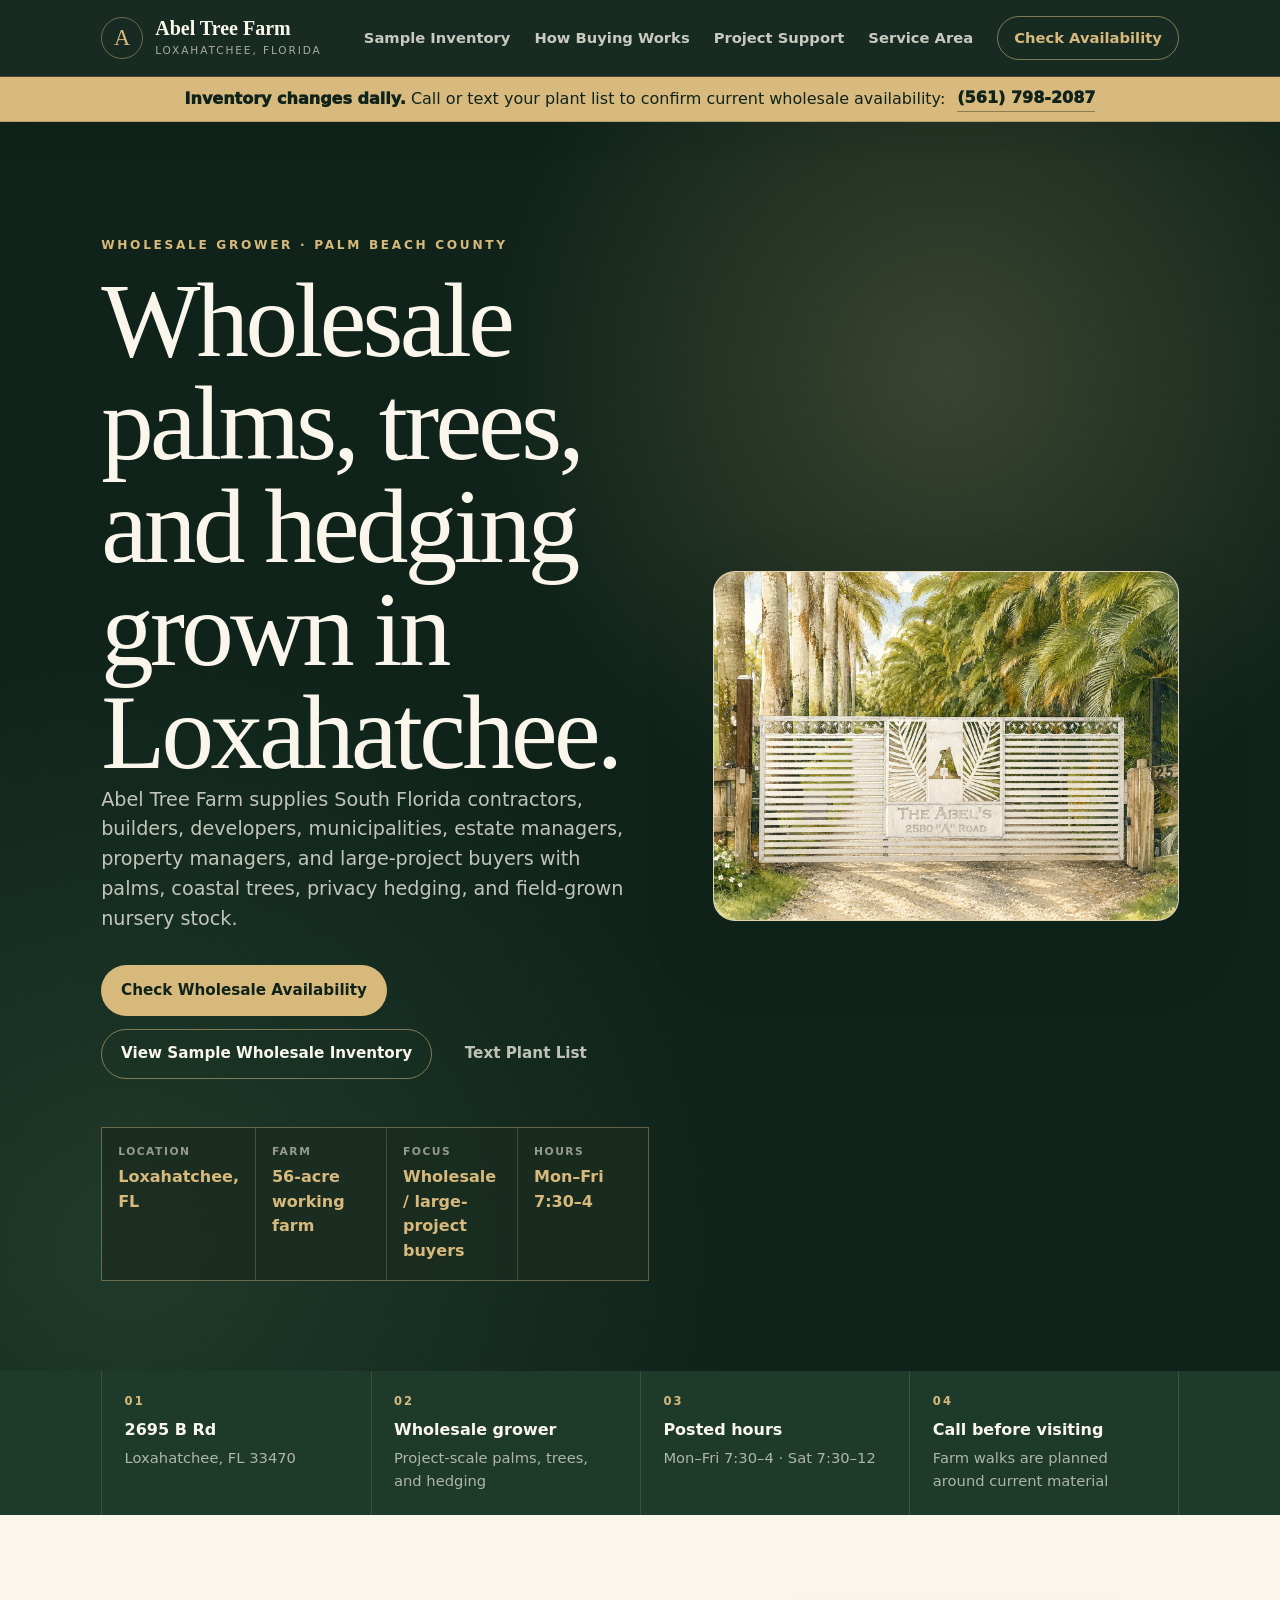
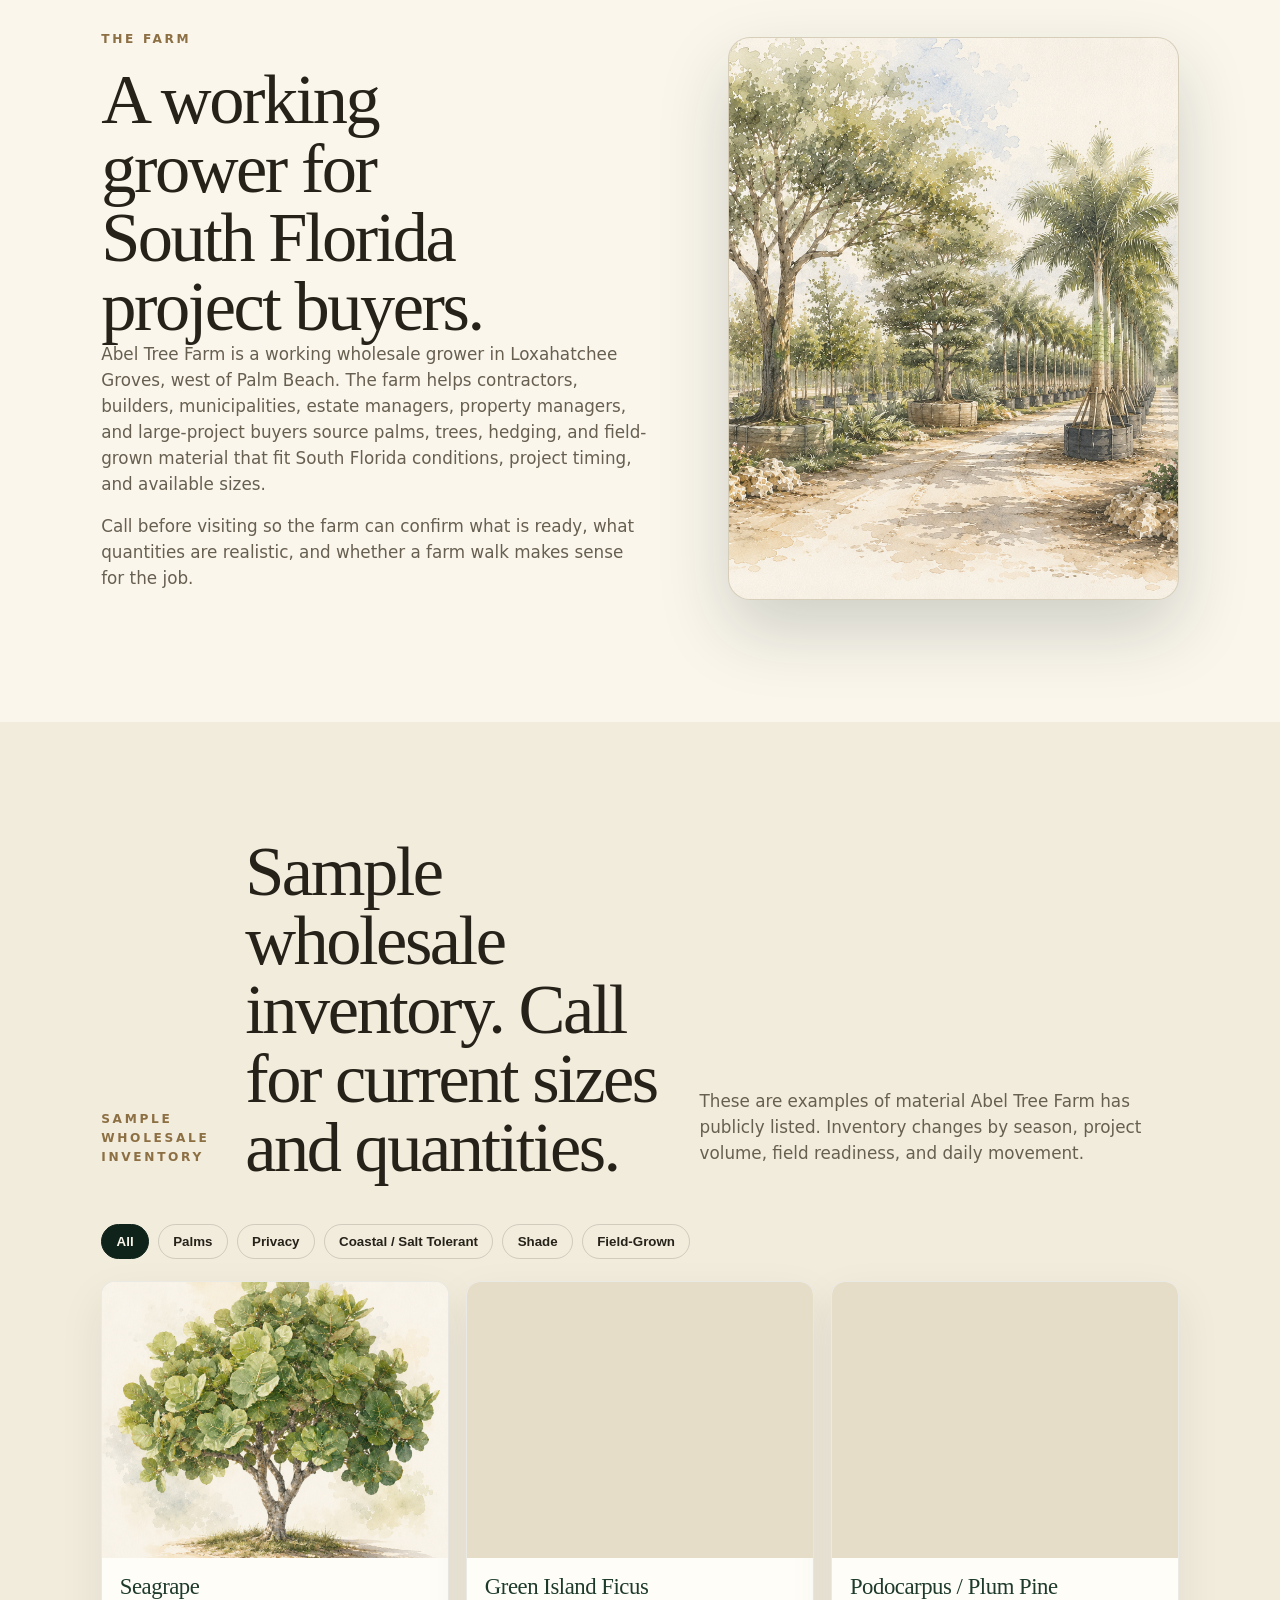
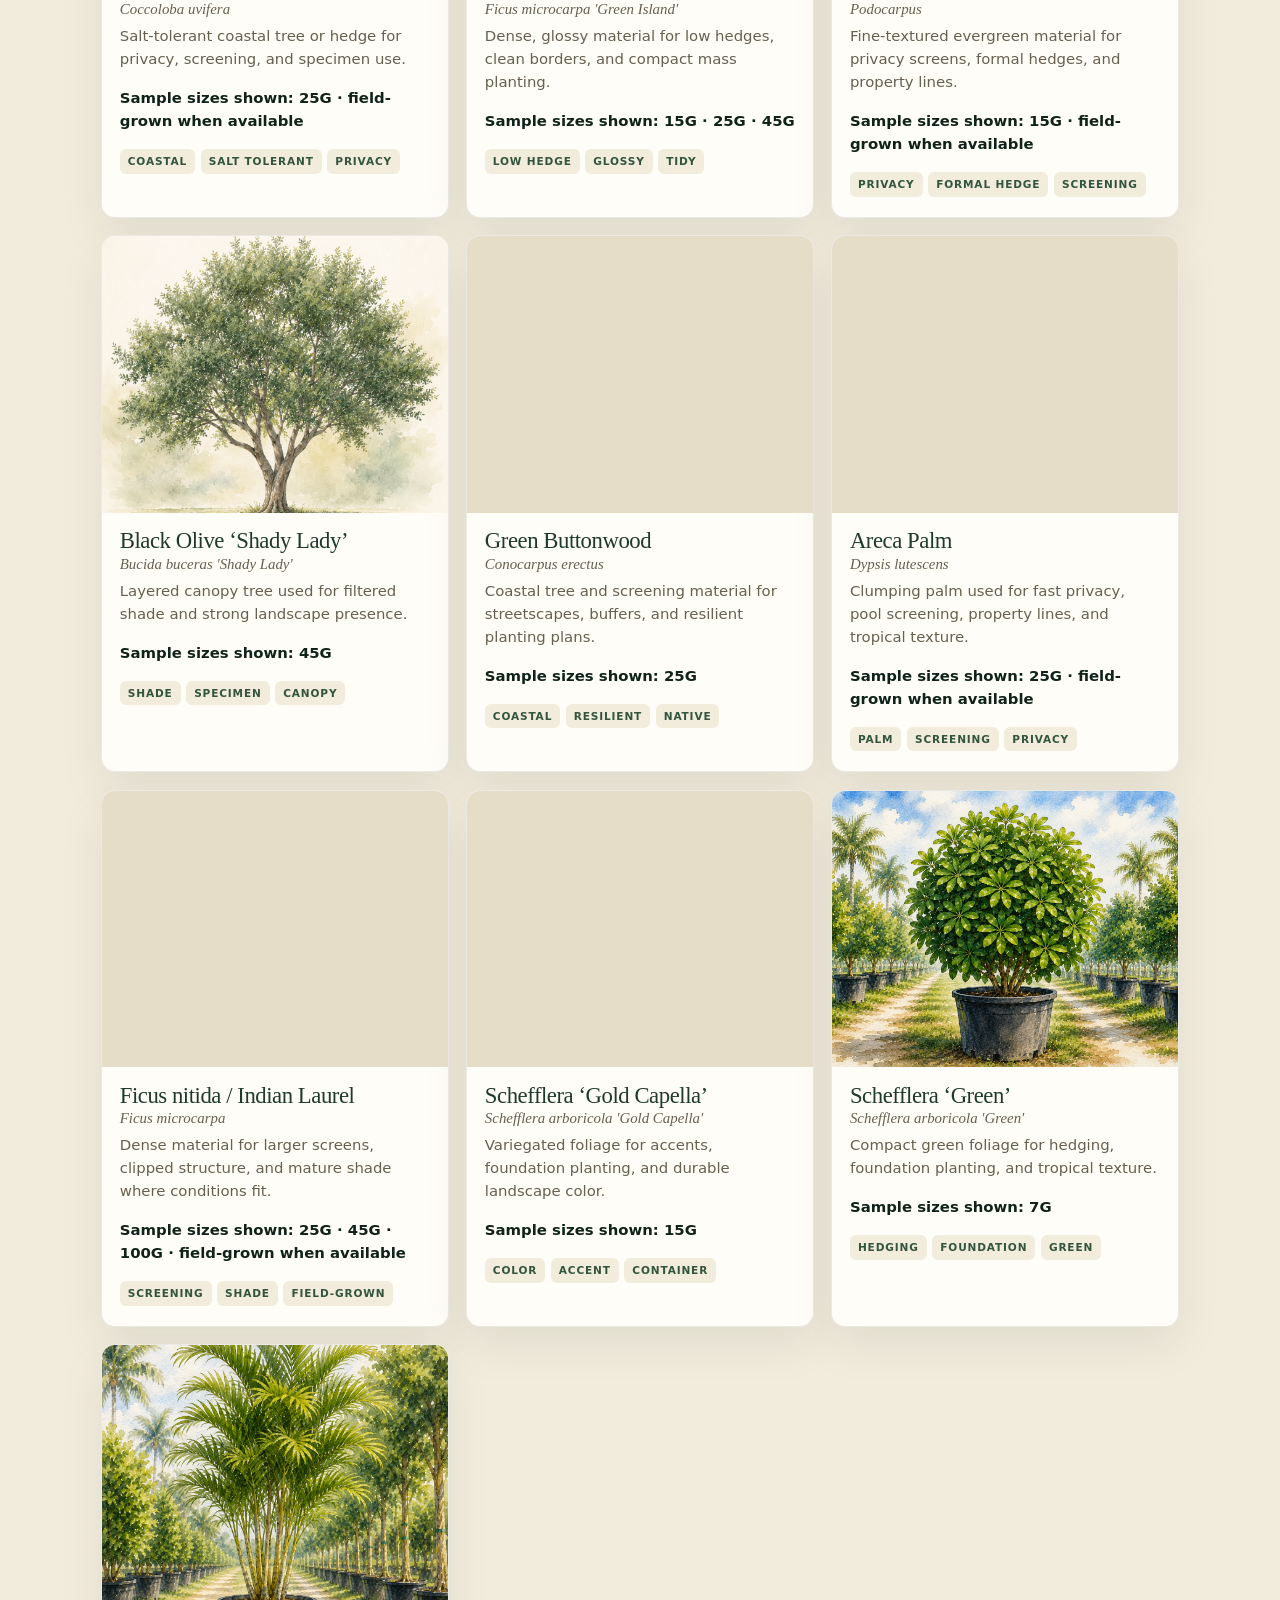
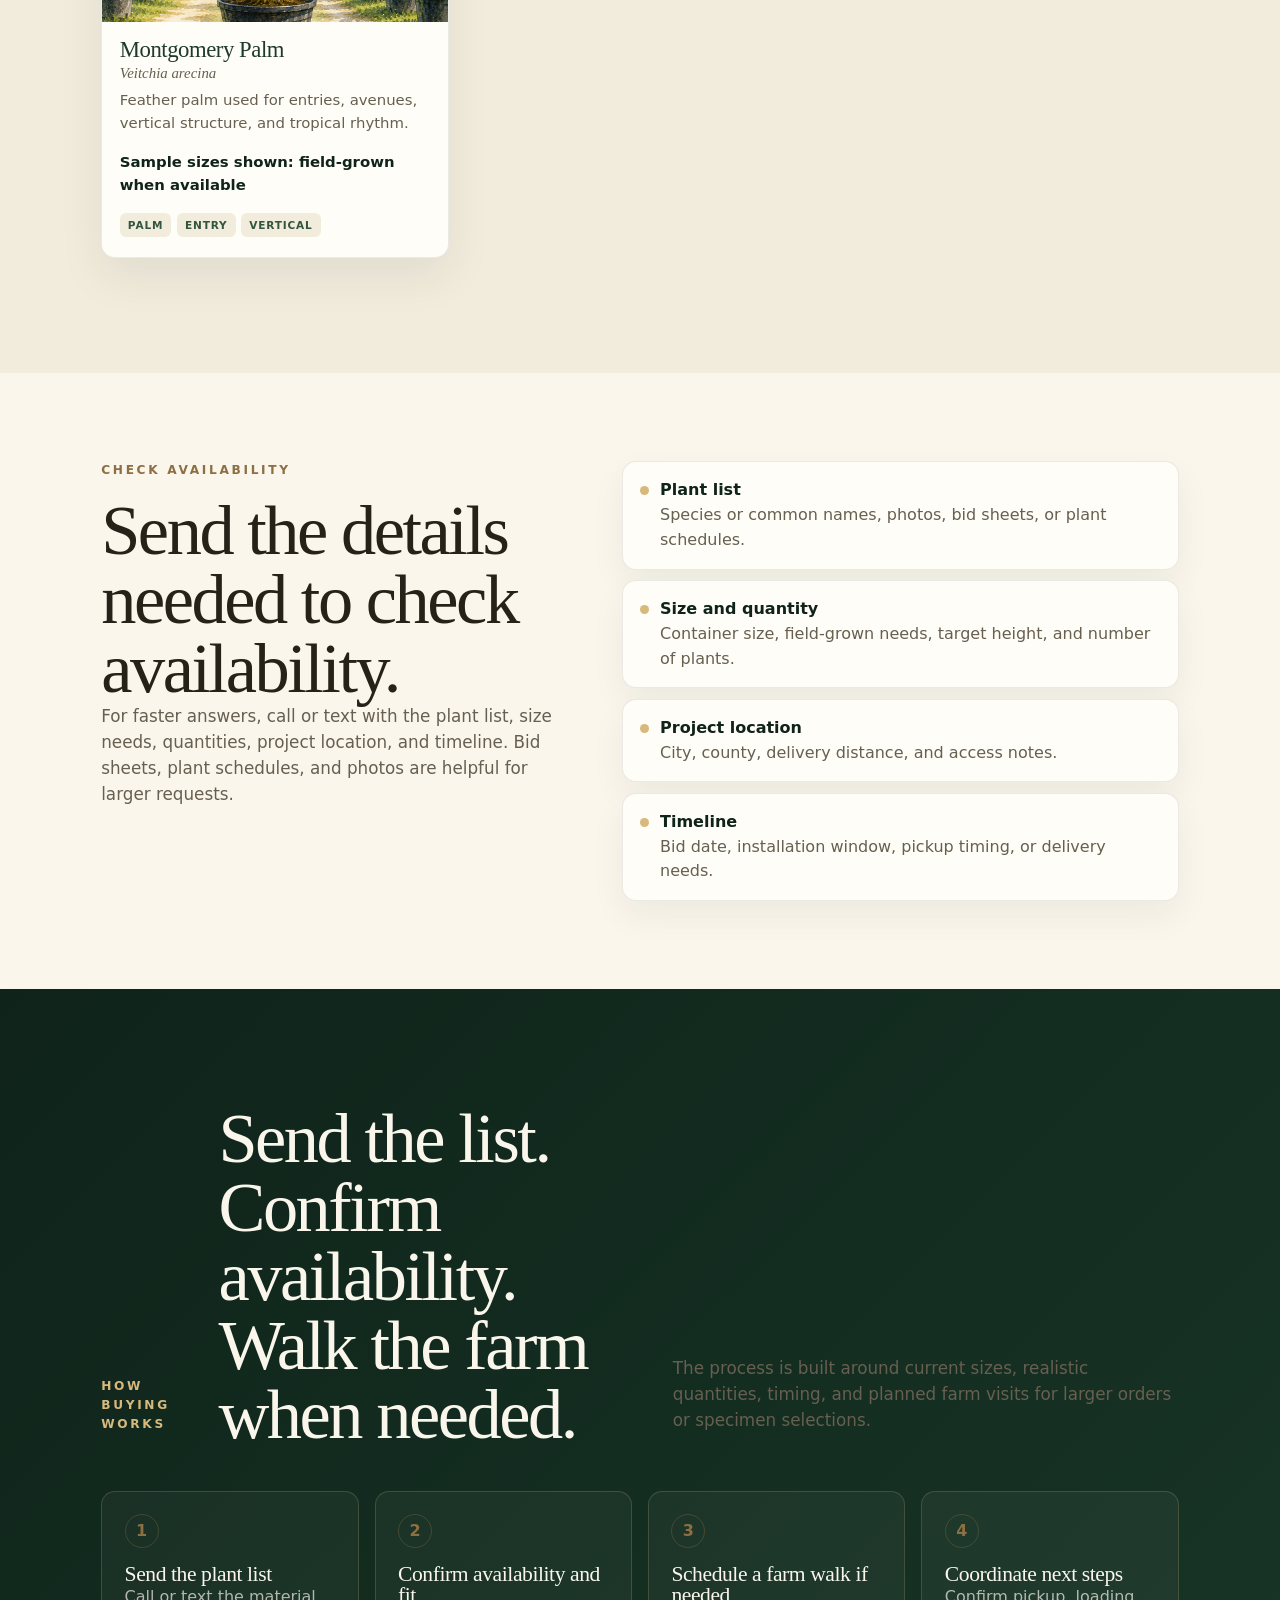
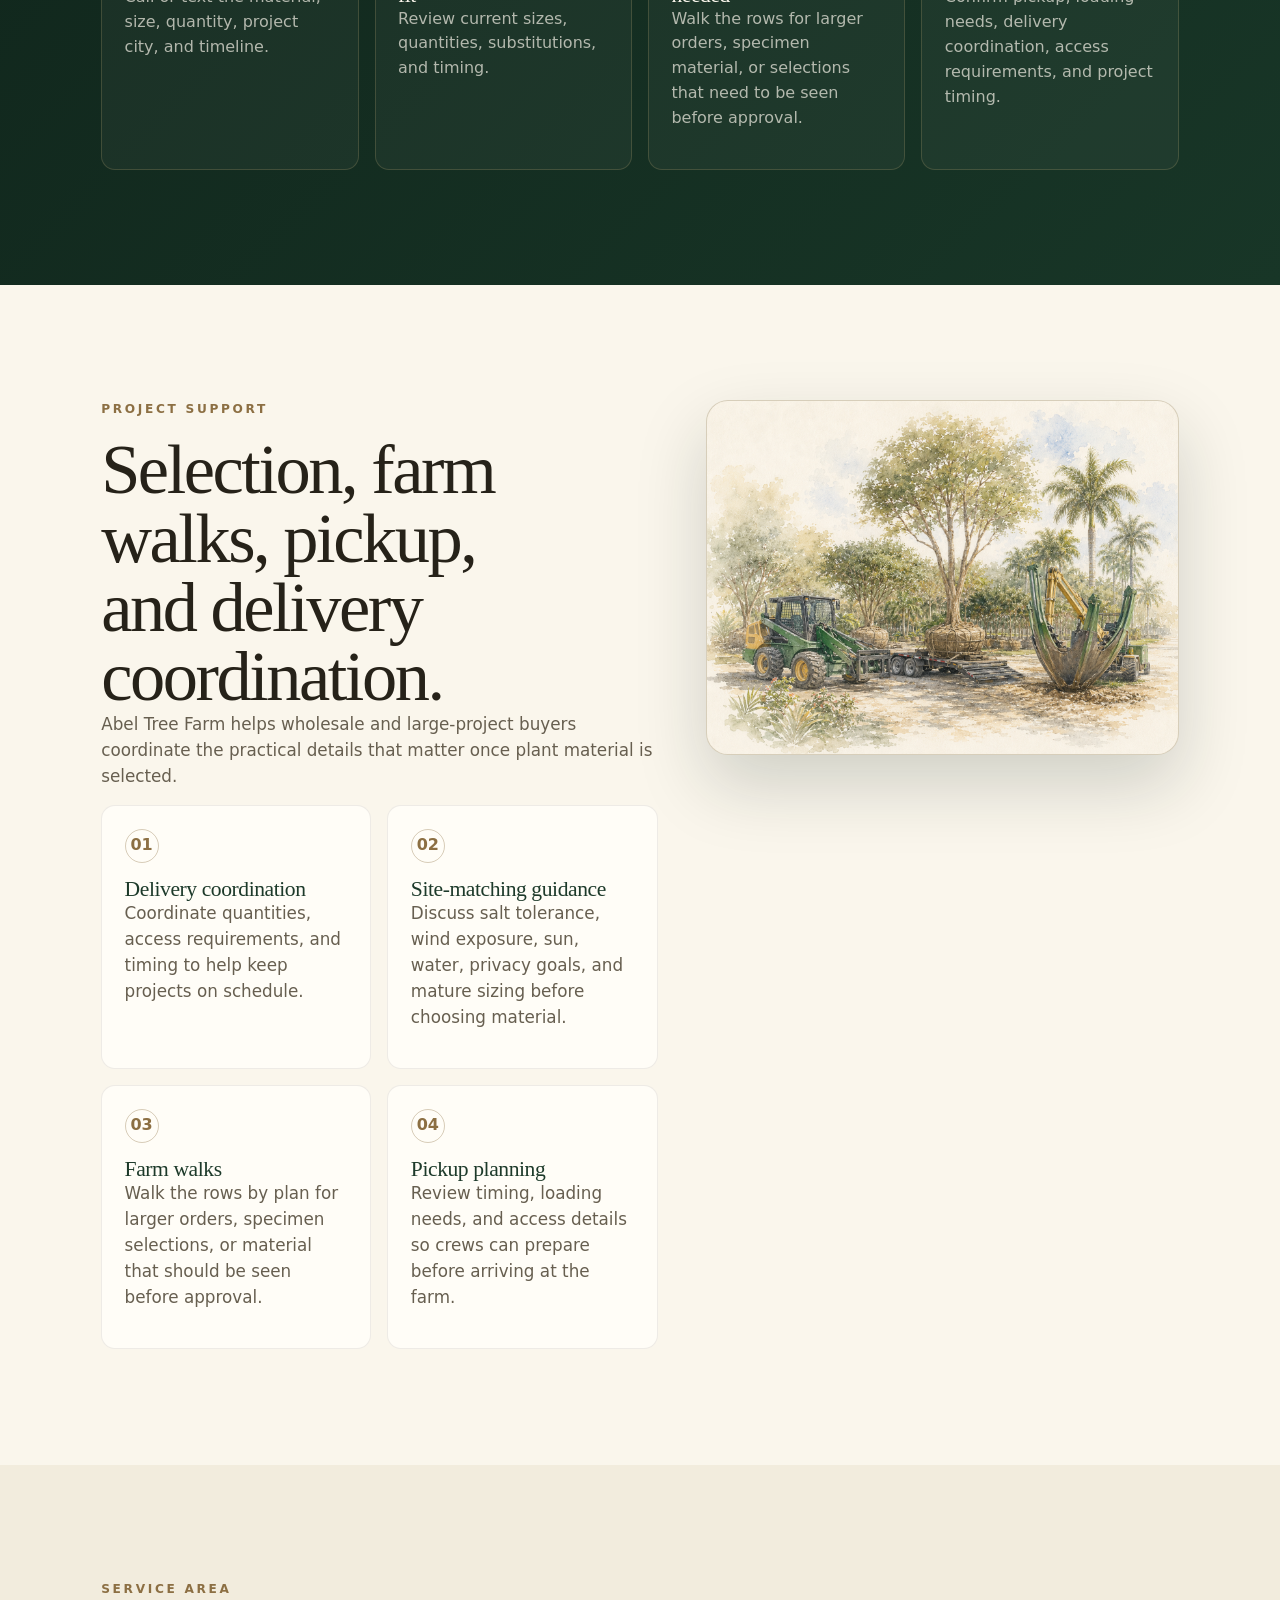
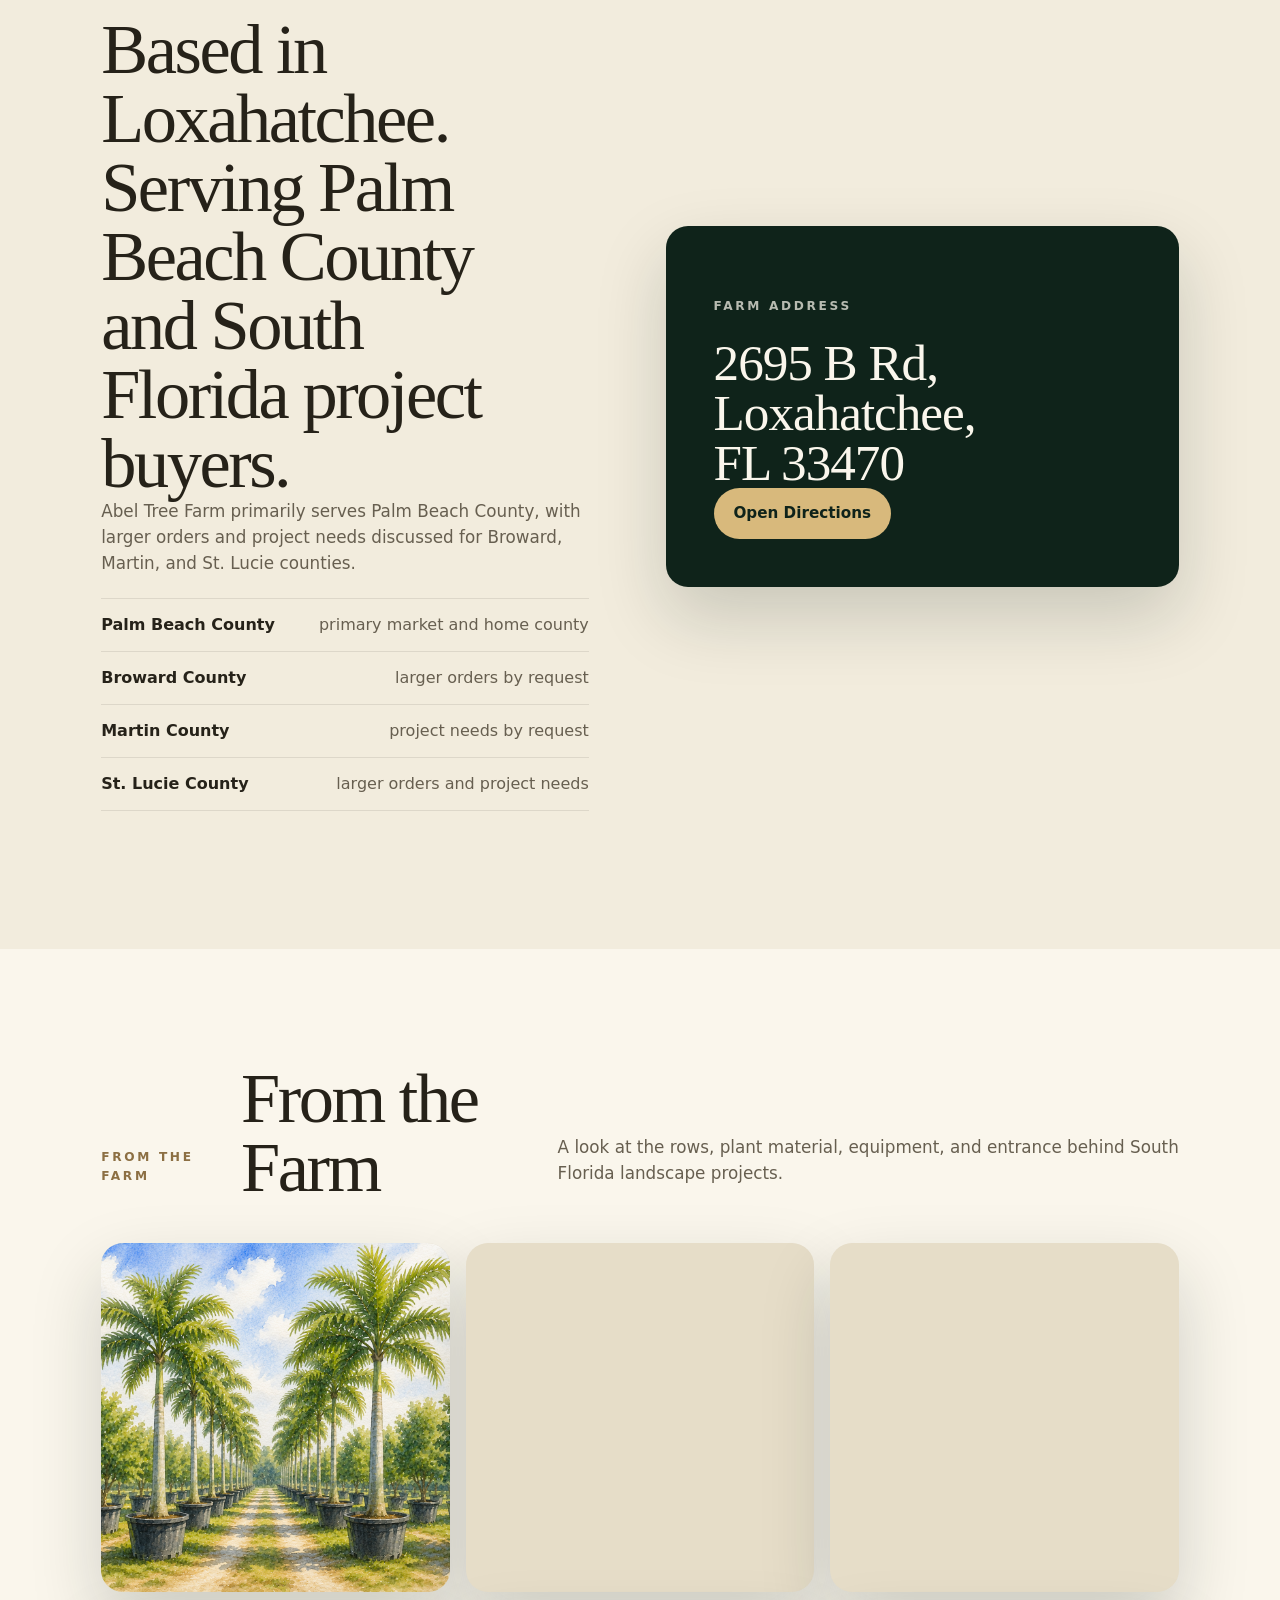
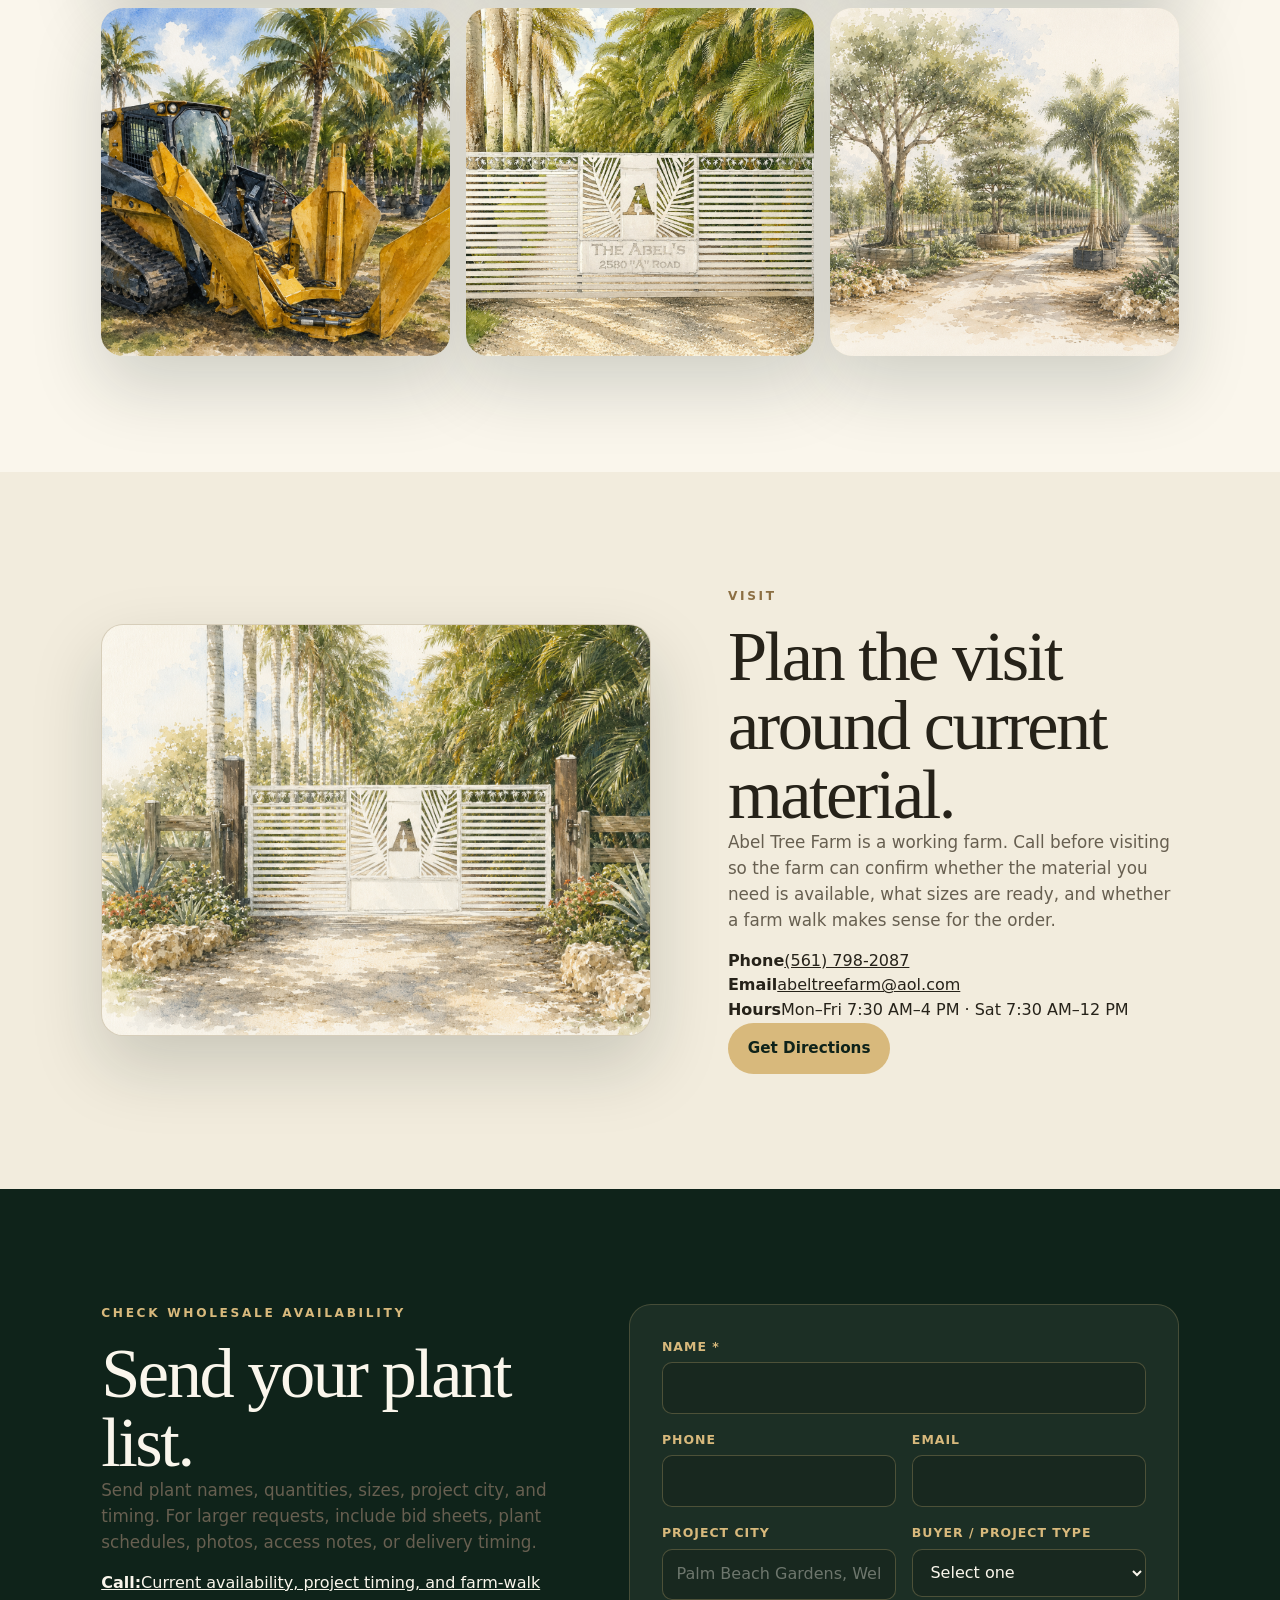
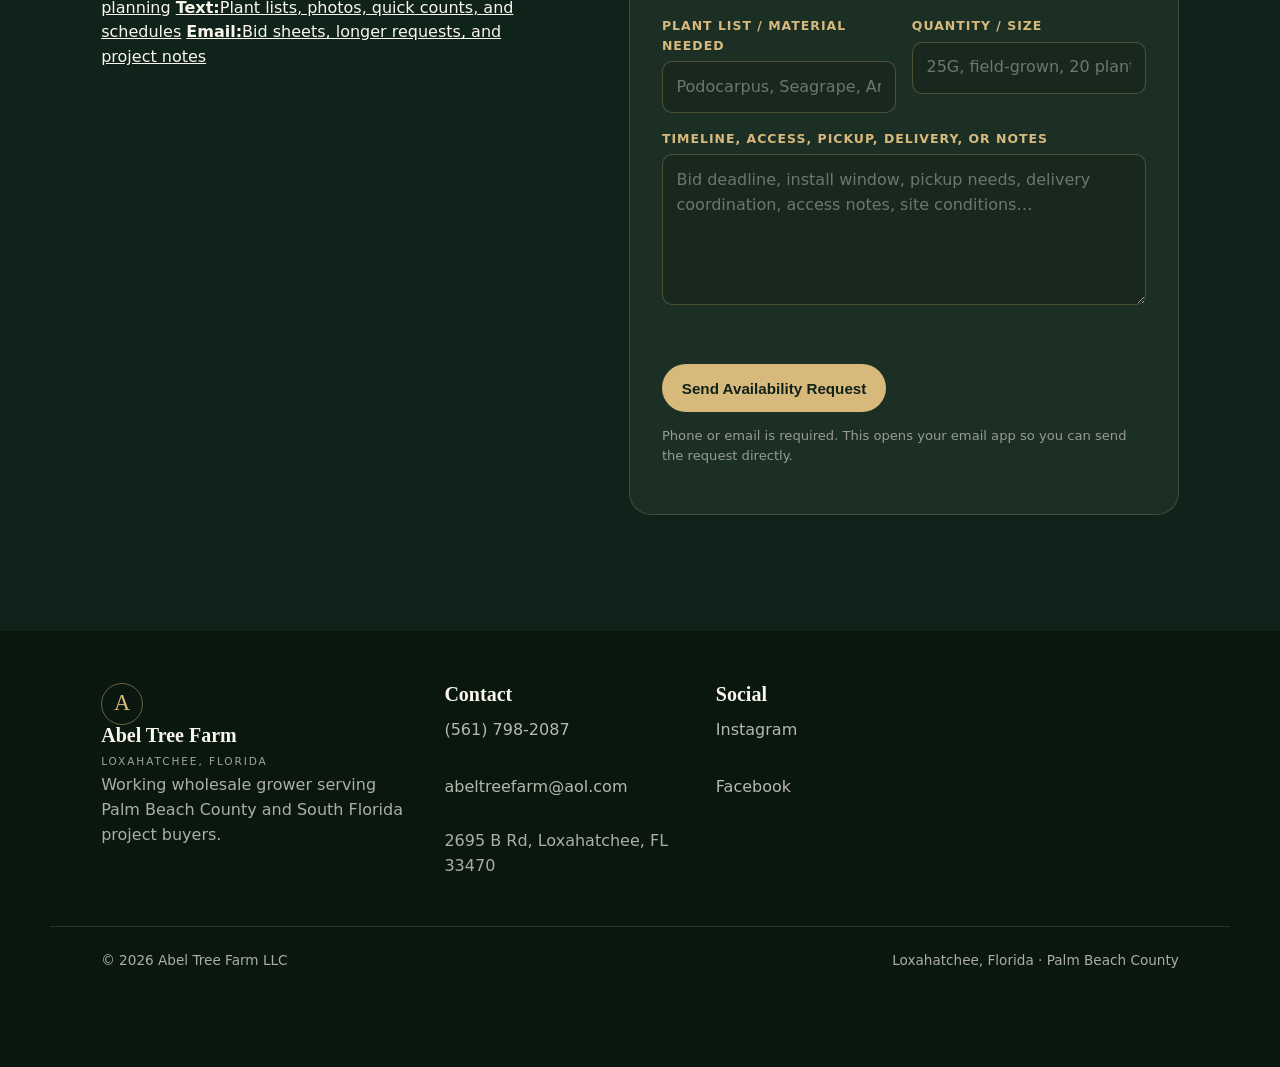
==== commit fe0668c1: "Qualify wholesale buyers and tighten availability flow" ====
--- a/index.html
+++ b/index.html
@@ -4,12 +4,12 @@
   <meta charset="utf-8">
   <meta name="viewport" content="width=device-width, initial-scale=1">
   <title>Abel Tree Farm | Wholesale Palms, Trees & Hedging in Palm Beach County</title>
-  <meta name="description" content="Abel Tree Farm grows and supplies palms, coastal trees, privacy hedges, and field-grown nursery stock from Loxahatchee for South Florida landscapes.">
+  <meta name="description" content="Abel Tree Farm is a wholesale grower in Loxahatchee supplying palms, trees, hedging, and field-grown landscape material for South Florida project buyers.">
   <meta name="theme-color" content="#0f231a">
   <link rel="canonical" href="https://www.abeltreefarm.com/">
   <meta property="og:type" content="website">
   <meta property="og:title" content="Abel Tree Farm — Wholesale Palms, Trees & Hedging">
-  <meta property="og:description" content="Working tree farm in Loxahatchee supplying palms, coastal trees, hedging, and field-grown material for Palm Beach County and South Florida projects.">
+  <meta property="og:description" content="Working wholesale grower in Loxahatchee supplying palms, coastal trees, privacy hedging, and field-grown material for Palm Beach County and South Florida project buyers.">
   <meta property="og:url" content="https://www.abeltreefarm.com/">
   <meta property="og:site_name" content="Abel Tree Farm">
   <meta property="og:image" content="https://www.abeltreefarm.com/images/draft-gallery-actual-gate-watercolor-v2.png">
@@ -25,7 +25,7 @@
   "@type": "GardenStore",
   "name": "Abel Tree Farm",
   "legalName": "Abel Tree Farm LLC",
-  "description": "Working tree farm and wholesale grower in Loxahatchee, Florida, supplying palms, coastal trees, privacy hedges, and field-grown nursery stock for South Florida landscapes. Call for current availability and sizes.",
+  "description": "Working wholesale grower in Loxahatchee, Florida, supplying palms, coastal trees, privacy hedging, and field-grown nursery stock for South Florida project buyers. Call for current availability and sizes.",
   "url": "https://www.abeltreefarm.com/",
   "telephone": "+15617982087",
   "email": "abeltreefarm@aol.com",
@@ -38,11 +38,7 @@
     "postalCode": "33470",
     "addressCountry": "US"
   },
-  "geo": {
-    "@type": "GeoCoordinates",
-    "latitude": 26.716833,
-    "longitude": -80.2914009
-  },
+  "geo": {"@type":"GeoCoordinates","latitude":26.716833,"longitude":-80.2914009},
   "openingHoursSpecification": [
     {"@type":"OpeningHoursSpecification","dayOfWeek":["Monday","Tuesday","Wednesday","Thursday","Friday"],"opens":"07:30","closes":"16:00"},
     {"@type":"OpeningHoursSpecification","dayOfWeek":"Saturday","opens":"07:30","closes":"12:00"}
@@ -62,18 +58,18 @@
       </a>
       <button class="menu-toggle" type="button" aria-expanded="false" aria-controls="primary-menu"><span></span><span></span><span></span><span class="sr-only">Menu</span></button>
       <nav id="primary-menu" class="primary-nav" aria-label="Primary navigation">
-        <a href="#grow">Inventory</a>
-        <a href="#how">How It Works</a>
-        <a href="#services">Services</a>
+        <a href="#grow">Sample Inventory</a>
+        <a href="#how">How Buying Works</a>
+        <a href="#services">Project Support</a>
         <a href="#area">Service Area</a>
-        <a href="#contact" class="nav-cta">Request Quote</a>
+        <a href="#contact" class="nav-cta">Check Availability</a>
       </nav>
     </div>
   </header>
 
   <div class="availability-banner" role="note">
     <div class="container">
-      <span><strong>Inventory changes daily.</strong> Call or text to confirm availability:</span>
+      <span><strong>Inventory changes daily.</strong> Call or text your plant list to confirm current wholesale availability:</span>
       <a href="tel:+15617982087">(561) 798-2087</a>
     </div>
   </div>
@@ -83,16 +79,17 @@
       <div class="container hero-grid">
         <div class="hero-copy reveal">
           <p class="eyebrow">Wholesale grower · Palm Beach County</p>
-          <h1>South Florida landscape material, grown close to the job.</h1>
-          <p class="lede">Abel Tree Farm supplies palms, coastal trees, privacy hedging, and field-grown nursery stock for South Florida contractors, builders, and homeowners. We are a working farm, not a showroom.</p>
+          <h1>Wholesale palms, trees, and hedging grown in Loxahatchee.</h1>
+          <p class="lede">Abel Tree Farm supplies South Florida contractors, builders, developers, municipalities, estate managers, property managers, and large-project buyers with palms, coastal trees, privacy hedging, and field-grown nursery stock.</p>
           <div class="cta-row">
-            <a class="btn btn-primary" href="tel:+15617982087">Call Current Availability</a>
-            <a class="btn btn-outline" href="#grow">View Sample Inventory</a>
+            <a class="btn btn-primary" href="#contact">Check Wholesale Availability</a>
+            <a class="btn btn-outline" href="#grow">View Sample Wholesale Inventory</a>
+            <a class="btn btn-quiet" href="sms:+15617982087">Text Plant List</a>
           </div>
           <dl class="hero-facts" aria-label="Farm facts">
             <div><dt>Location</dt><dd>Loxahatchee, FL</dd></div>
             <div><dt>Farm</dt><dd>56-acre working farm</dd></div>
-            <div><dt>Focus</dt><dd>Wholesale grower</dd></div>
+            <div><dt>Focus</dt><dd>Wholesale / large-project buyers</dd></div>
             <div><dt>Hours</dt><dd>Mon–Fri 7:30–4</dd></div>
           </dl>
         </div>
@@ -105,9 +102,9 @@
     <section class="proof-strip" aria-label="Business details and visit guidance">
       <div class="container proof-grid">
         <div class="proof-item reveal"><span>01</span><strong>2695 B Rd</strong><p>Loxahatchee, FL 33470</p></div>
-        <div class="proof-item reveal"><span>02</span><strong>Call before you drive</strong><p>Confirm what is ready before visiting</p></div>
+        <div class="proof-item reveal"><span>02</span><strong>Wholesale grower</strong><p>Project-scale palms, trees, and hedging</p></div>
         <div class="proof-item reveal"><span>03</span><strong>Posted hours</strong><p>Mon–Fri 7:30–4 · Sat 7:30–12</p></div>
-        <div class="proof-item reveal"><span>04</span><strong>South Florida supply</strong><p>Palms, trees, hedging, and field-grown material</p></div>
+        <div class="proof-item reveal"><span>04</span><strong>Call before visiting</strong><p>Farm walks are planned around current material</p></div>
       </div>
     </section>
 
@@ -115,9 +112,9 @@
       <div class="container split">
         <div class="copy-block reveal">
           <p class="eyebrow">The Farm</p>
-          <h2>A working grower, not a showroom.</h2>
-          <p>Abel Tree Farm is a working grower in Loxahatchee Groves, west of Palm Beach. The farm helps buyers find palms, trees, and hedging that fit South Florida conditions, project timing, and available sizes.</p>
-          <p>Contractors need material that is healthy, ready, and sized correctly. Homeowners need straight answers before spending serious money. A short call helps confirm what is available and whether a farm visit makes sense.</p>
+          <h2>A working grower for South Florida project buyers.</h2>
+          <p>Abel Tree Farm is a working wholesale grower in Loxahatchee Groves, west of Palm Beach. The farm helps contractors, builders, municipalities, estate managers, property managers, and large-project buyers source palms, trees, hedging, and field-grown material that fit South Florida conditions, project timing, and available sizes.</p>
+          <p>Call before visiting so the farm can confirm what is ready, what quantities are realistic, and whether a farm walk makes sense for the job.</p>
         </div>
         <figure class="image-plate reveal">
           <img src="images/draft-about-field-grown-rows-watercolor-v1.png" width="1536" height="1024" alt="Field-grown tree rows at Abel Tree Farm in South Florida." loading="lazy" decoding="async">
@@ -125,28 +122,12 @@
       </div>
     </section>
 
-    <section class="section-paper request-checklist-section" aria-label="What to include in your request">
-      <div class="container request-checklist">
-        <div class="copy-block reveal">
-          <p class="eyebrow">Help Us Answer Fast</p>
-          <h2>Have the right details ready.</h2>
-          <p>Whether you are a landscape contractor bidding a job or a homeowner upgrading your property, these details help the farm confirm availability faster.</p>
-        </div>
-        <ul class="request-list reveal">
-          <li><div><strong>Plant species</strong><span>Example: Podocarpus, Seagrape, Areca Palm, Green Buttonwood.</span></div></li>
-          <li><div><strong>Desired size and quantity</strong><span>Container size, field-grown needs, target height, and number of plants.</span></div></li>
-          <li><div><strong>Project city</strong><span>City, county, delivery distance, and access notes if relevant.</span></div></li>
-          <li><div><strong>Timeline or deadline</strong><span>Bid date, install window, pickup timing, or delivery needs.</span></div></li>
-        </ul>
-      </div>
-    </section>
-
-    <section id="grow" class="section-light inventory-section">
+    <section id="grow" class="section-paper inventory-section">
       <div class="container">
         <div class="section-head reveal">
-          <p class="eyebrow">What We Grow</p>
-          <h2>Sample inventory. Current counts change.</h2>
-          <p class="lede">Below are examples of material Abel Tree Farm has publicly listed. Sizes and quantities change by season and project volume.</p>
+          <p class="eyebrow">Sample Wholesale Inventory</p>
+          <h2>Sample wholesale inventory. Call for current sizes and quantities.</h2>
+          <p class="lede">These are examples of material Abel Tree Farm has publicly listed. Inventory changes by season, project volume, field readiness, and daily movement.</p>
         </div>
         <div class="filters reveal" role="group" aria-label="Filter inventory by type">
           <button type="button" class="chip is-active" data-filter="all" aria-pressed="true">All</button>
@@ -201,14 +182,30 @@
       </div>
     </section>
 
+    <section class="section-light request-checklist-section" aria-label="What to include in your request">
+      <div class="container request-checklist">
+        <div class="copy-block reveal">
+          <p class="eyebrow">Check Availability</p>
+          <h2>Send the details needed to check availability.</h2>
+          <p>For faster answers, call or text with the plant list, size needs, quantities, project location, and timeline. Bid sheets, plant schedules, and photos are helpful for larger requests.</p>
+        </div>
+        <ul class="request-list reveal">
+          <li><div><strong>Plant list</strong><span>Species or common names, photos, bid sheets, or plant schedules.</span></div></li>
+          <li><div><strong>Size and quantity</strong><span>Container size, field-grown needs, target height, and number of plants.</span></div></li>
+          <li><div><strong>Project location</strong><span>City, county, delivery distance, and access notes.</span></div></li>
+          <li><div><strong>Timeline</strong><span>Bid date, installation window, pickup timing, or delivery needs.</span></div></li>
+        </ul>
+      </div>
+    </section>
+
     <section id="how" class="section-dark buying">
       <div class="container">
-        <div class="section-head reveal"><p class="eyebrow">How Buying Works</p><h2>Call before you drive. Walk the farm when it matters.</h2><p class="lede">A short call prevents wasted trips and helps match your project with the right block, size, and quantity.</p></div>
+        <div class="section-head reveal"><p class="eyebrow">How Buying Works</p><h2>Send the list. Confirm availability. Walk the farm when needed.</h2><p class="lede">The process is built around current sizes, realistic quantities, timing, and planned farm visits for larger orders or specimen selections.</p></div>
         <div class="steps">
-          <div class="step reveal"><span>1</span><h3>Call or text</h3><p>Start with the material, size, quantity, city, and timeline.</p></div>
-          <div class="step reveal"><span>2</span><h3>Confirm fit</h3><p>Discuss current material, available sizes, and practical substitutions.</p></div>
-          <div class="step reveal"><span>3</span><h3>Visit by plan</h3><p>Walk the rows for important selections, larger jobs, or specimen material.</p></div>
-          <div class="step reveal"><span>4</span><h3>Coordinate next steps</h3><p>Confirm pickup, delivery coordination, access needs, or project timing.</p></div>
+          <div class="step reveal"><span>1</span><h3>Send the plant list</h3><p>Call or text the material, size, quantity, project city, and timeline.</p></div>
+          <div class="step reveal"><span>2</span><h3>Confirm availability and fit</h3><p>Review current sizes, quantities, substitutions, and timing.</p></div>
+          <div class="step reveal"><span>3</span><h3>Schedule a farm walk if needed</h3><p>Walk the rows for larger orders, specimen material, or selections that need to be seen before approval.</p></div>
+          <div class="step reveal"><span>4</span><h3>Coordinate next steps</h3><p>Confirm pickup, loading needs, delivery coordination, access requirements, and project timing.</p></div>
         </div>
       </div>
     </section>
@@ -216,13 +213,13 @@
     <section id="services" class="section-light">
       <div class="container service-layout">
         <div class="copy-block reveal">
-          <p class="eyebrow">Logistics & Project Support</p>
-          <h2>Support beyond the plant list.</h2>
-          <p>Abel Tree Farm helps buyers coordinate the practical details that matter once material is selected.</p>
+          <p class="eyebrow">Project Support</p>
+          <h2>Selection, farm walks, pickup, and delivery coordination.</h2>
+          <p>Abel Tree Farm helps wholesale and large-project buyers coordinate the practical details that matter once plant material is selected.</p>
           <div class="service-cards">
             <article class="service-card reveal"><span>01</span><h3>Delivery coordination</h3><p>Coordinate quantities, access requirements, and timing to help keep projects on schedule.</p></article>
             <article class="service-card reveal"><span>02</span><h3>Site-matching guidance</h3><p>Discuss salt tolerance, wind exposure, sun, water, privacy goals, and mature sizing before choosing material.</p></article>
-            <article class="service-card reveal"><span>03</span><h3>Farm walks</h3><p>Walk the rows by plan for larger orders, specimen selections, or material that should be seen before the job moves forward.</p></article>
+            <article class="service-card reveal"><span>03</span><h3>Farm walks</h3><p>Walk the rows by plan for larger orders, specimen selections, or material that should be seen before approval.</p></article>
             <article class="service-card reveal"><span>04</span><h3>Pickup planning</h3><p>Review timing, loading needs, and access details so crews can prepare before arriving at the farm.</p></article>
           </div>
         </div>
@@ -235,7 +232,7 @@
         <div class="copy-block reveal">
           <p class="eyebrow">Service Area</p>
           <h2>Based in Loxahatchee. Serving Palm Beach County and South Florida project buyers.</h2>
-          <p>Abel Tree Farm primarily serves Palm Beach County, with project needs discussed for Broward, Martin, and St. Lucie counties.</p>
+          <p>Abel Tree Farm primarily serves Palm Beach County, with larger orders and project needs discussed for Broward, Martin, and St. Lucie counties.</p>
           <ul class="county-list">
             <li><strong>Palm Beach County</strong><span>primary market and home county</span></li>
             <li><strong>Broward County</strong><span>larger orders by request</span></li>
@@ -265,8 +262,8 @@
       <div class="container split">
         <figure class="image-plate wide reveal"><img src="images/draft-visit-gate-watercolor-v1.png" width="1536" height="1024" alt="Tree farm entrance and nursery rows for a planned visit." loading="lazy" decoding="async"></figure>
         <div class="copy-block reveal">
-          <p class="eyebrow">Visit</p><h2>Plan the visit around what you need.</h2>
-          <p>Abel Tree Farm is a working farm. Calling first helps confirm whether the material you need is available, what sizes are ready, and whether a visit is worth scheduling.</p>
+          <p class="eyebrow">Visit</p><h2>Plan the visit around current material.</h2>
+          <p>Abel Tree Farm is a working farm. Call before visiting so the farm can confirm whether the material you need is available, what sizes are ready, and whether a farm walk makes sense for the order.</p>
           <div class="contact-list">
             <div><strong>Phone</strong><span><a href="tel:+15617982087">(561) 798-2087</a></span></div>
             <div><strong>Email</strong><span><a href="mailto:abeltreefarm@aol.com">abeltreefarm@aol.com</a></span></div>
@@ -280,23 +277,23 @@
     <section id="contact" class="section-dark contact-section">
       <div class="container contact-grid">
         <div class="copy-block reveal">
-          <p class="eyebrow">Request Availability</p>
-          <h2>Tell us what the project needs.</h2>
-          <p class="lede">Send the details below so Abel can respond with current availability or next steps.</p>
+          <p class="eyebrow">Check Wholesale Availability</p>
+          <h2>Send your plant list.</h2>
+          <p class="lede">Send plant names, quantities, sizes, project city, and timing. For larger requests, include bid sheets, plant schedules, photos, access notes, or delivery timing.</p>
           <div class="direct-actions">
-            <a href="tel:+15617982087"><strong>Call:</strong><span>Current availability, project timing, and visit planning</span></a>
-            <a href="sms:+15617982087"><strong>Text:</strong><span>Photos, quick counts, and plant schedules</span></a>
-            <a href="mailto:abeltreefarm@aol.com"><strong>Email:</strong><span>Longer requests, bid sheets, and project notes</span></a>
+            <a href="tel:+15617982087"><strong>Call:</strong><span>Current availability, project timing, and farm-walk planning</span></a>
+            <a href="sms:+15617982087"><strong>Text:</strong><span>Plant lists, photos, quick counts, and schedules</span></a>
+            <a href="mailto:abeltreefarm@aol.com"><strong>Email:</strong><span>Bid sheets, longer requests, and project notes</span></a>
           </div>
         </div>
         <form class="quote-form reveal" id="quoteForm" name="quote" action="mailto:abeltreefarm@aol.com" novalidate>
           <div class="field"><label for="name">Name <span aria-hidden="true">*</span></label><input id="name" name="name" type="text" autocomplete="name" required></div>
           <div class="form-row"><div class="field"><label for="phone">Phone</label><input id="phone" name="phone" type="tel" inputmode="tel" autocomplete="tel"></div><div class="field"><label for="email">Email</label><input id="email" name="email" type="email" autocomplete="email"></div></div>
-          <div class="form-row"><div class="field"><label for="city">Project city</label><input id="city" name="projectCity" type="text" autocomplete="address-level2" placeholder="Palm Beach Gardens, Wellington…"></div><div class="field"><label for="buyer">Buyer type</label><select id="buyer" name="customerType"><option value="">Select one</option><option>Landscaper / contractor</option><option>Builder / developer</option><option>Municipality</option><option>Estate manager</option><option>Homeowner</option></select></div></div>
-          <div class="form-row"><div class="field"><label for="species">Material needed</label><input id="species" name="species" type="text" placeholder="Podocarpus, Seagrape, Areca…"></div><div class="field"><label for="quantity">Quantity / size</label><input id="quantity" name="quantity" type="text" placeholder="25G, field-grown, 20 plants…"></div></div>
-          <div class="field"><label for="message">Project notes</label><textarea id="message" name="message" rows="5" placeholder="Timeline, delivery needs, site conditions, salt exposure, screening goal…"></textarea></div>
+          <div class="form-row"><div class="field"><label for="city">Project city</label><input id="city" name="projectCity" type="text" autocomplete="address-level2" placeholder="Palm Beach Gardens, Wellington…"></div><div class="field"><label for="buyer">Buyer / project type</label><select id="buyer" name="customerType"><option value="">Select one</option><option>Landscaper / contractor</option><option>Builder / developer</option><option>Municipality</option><option>Estate manager</option><option>Property manager</option><option>Large residential / estate project</option></select></div></div>
+          <div class="form-row"><div class="field"><label for="species">Plant list / material needed</label><input id="species" name="species" type="text" placeholder="Podocarpus, Seagrape, Areca…"></div><div class="field"><label for="quantity">Quantity / size</label><input id="quantity" name="quantity" type="text" placeholder="25G, field-grown, 20 plants…"></div></div>
+          <div class="field"><label for="message">Timeline, access, pickup, delivery, or notes</label><textarea id="message" name="message" rows="5" placeholder="Bid deadline, install window, pickup needs, delivery coordination, access notes, site conditions…"></textarea></div>
           <p class="form-error" id="formError" role="alert"></p>
-          <button class="btn btn-primary" type="submit">Open Email Request</button>
+          <button class="btn btn-primary" type="submit">Send Availability Request</button>
           <p class="form-note">Phone or email is required. This opens your email app so you can send the request directly.</p>
           <div class="form-status" id="formStatus" role="status" aria-live="polite"></div>
         </form>
@@ -306,14 +303,14 @@
 
   <footer class="site-footer">
     <div class="container footer-grid">
-      <div><a class="brand" href="#top"><span class="brand-mark">A</span><span><strong>Abel Tree Farm</strong><small>Loxahatchee, Florida</small></span></a><p>Working tree farm and wholesale grower serving Palm Beach County and South Florida project buyers.</p></div>
+      <div><a class="brand" href="#top"><span class="brand-mark">A</span><span><strong>Abel Tree Farm</strong><small>Loxahatchee, Florida</small></span></a><p>Working wholesale grower serving Palm Beach County and South Florida project buyers.</p></div>
       <div><strong>Contact</strong><p><a href="tel:+15617982087">(561) 798-2087</a><br><a href="mailto:abeltreefarm@aol.com">abeltreefarm@aol.com</a><br>2695 B Rd, Loxahatchee, FL 33470</p></div>
       <div><strong>Social</strong><p><a href="https://instagram.com/abeltreefarm" target="_blank" rel="noopener">Instagram</a><br><a href="https://www.facebook.com/profile.php?id=100066695918594" target="_blank" rel="noopener">Facebook</a></p></div>
     </div>
     <div class="container footer-bottom"><span>© <span id="year"></span> Abel Tree Farm LLC</span><span>Loxahatchee, Florida · Palm Beach County</span></div>
   </footer>
 
-  <div class="mobile-actions" aria-label="Quick contact actions"><a href="tel:+15617982087">Call</a><a href="sms:+15617982087">Text</a><a href="#contact">Quote</a></div>
+  <div class="mobile-actions" aria-label="Quick contact actions"><a href="tel:+15617982087">Call</a><a href="sms:+15617982087">Text</a><a href="#contact">Availability</a></div>
   <script src="js/main.js" defer></script>
 </body>
 </html>
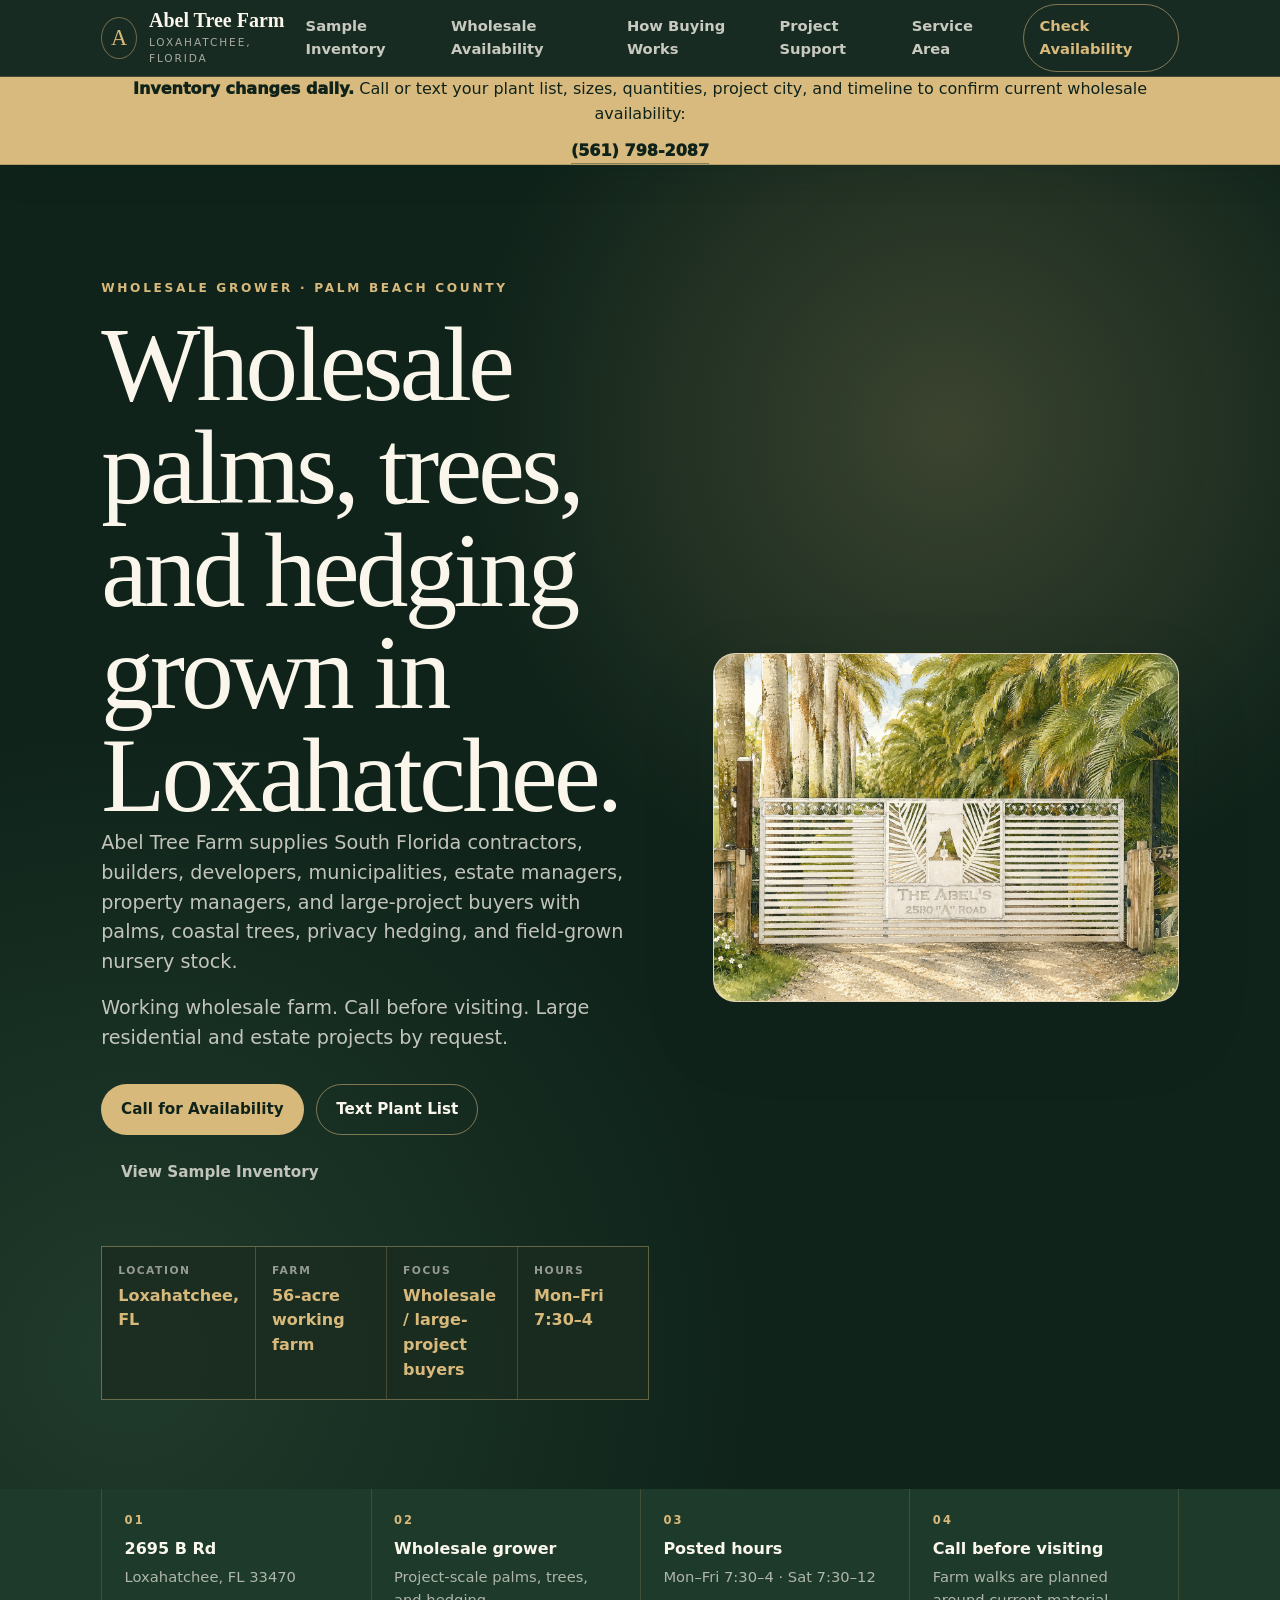
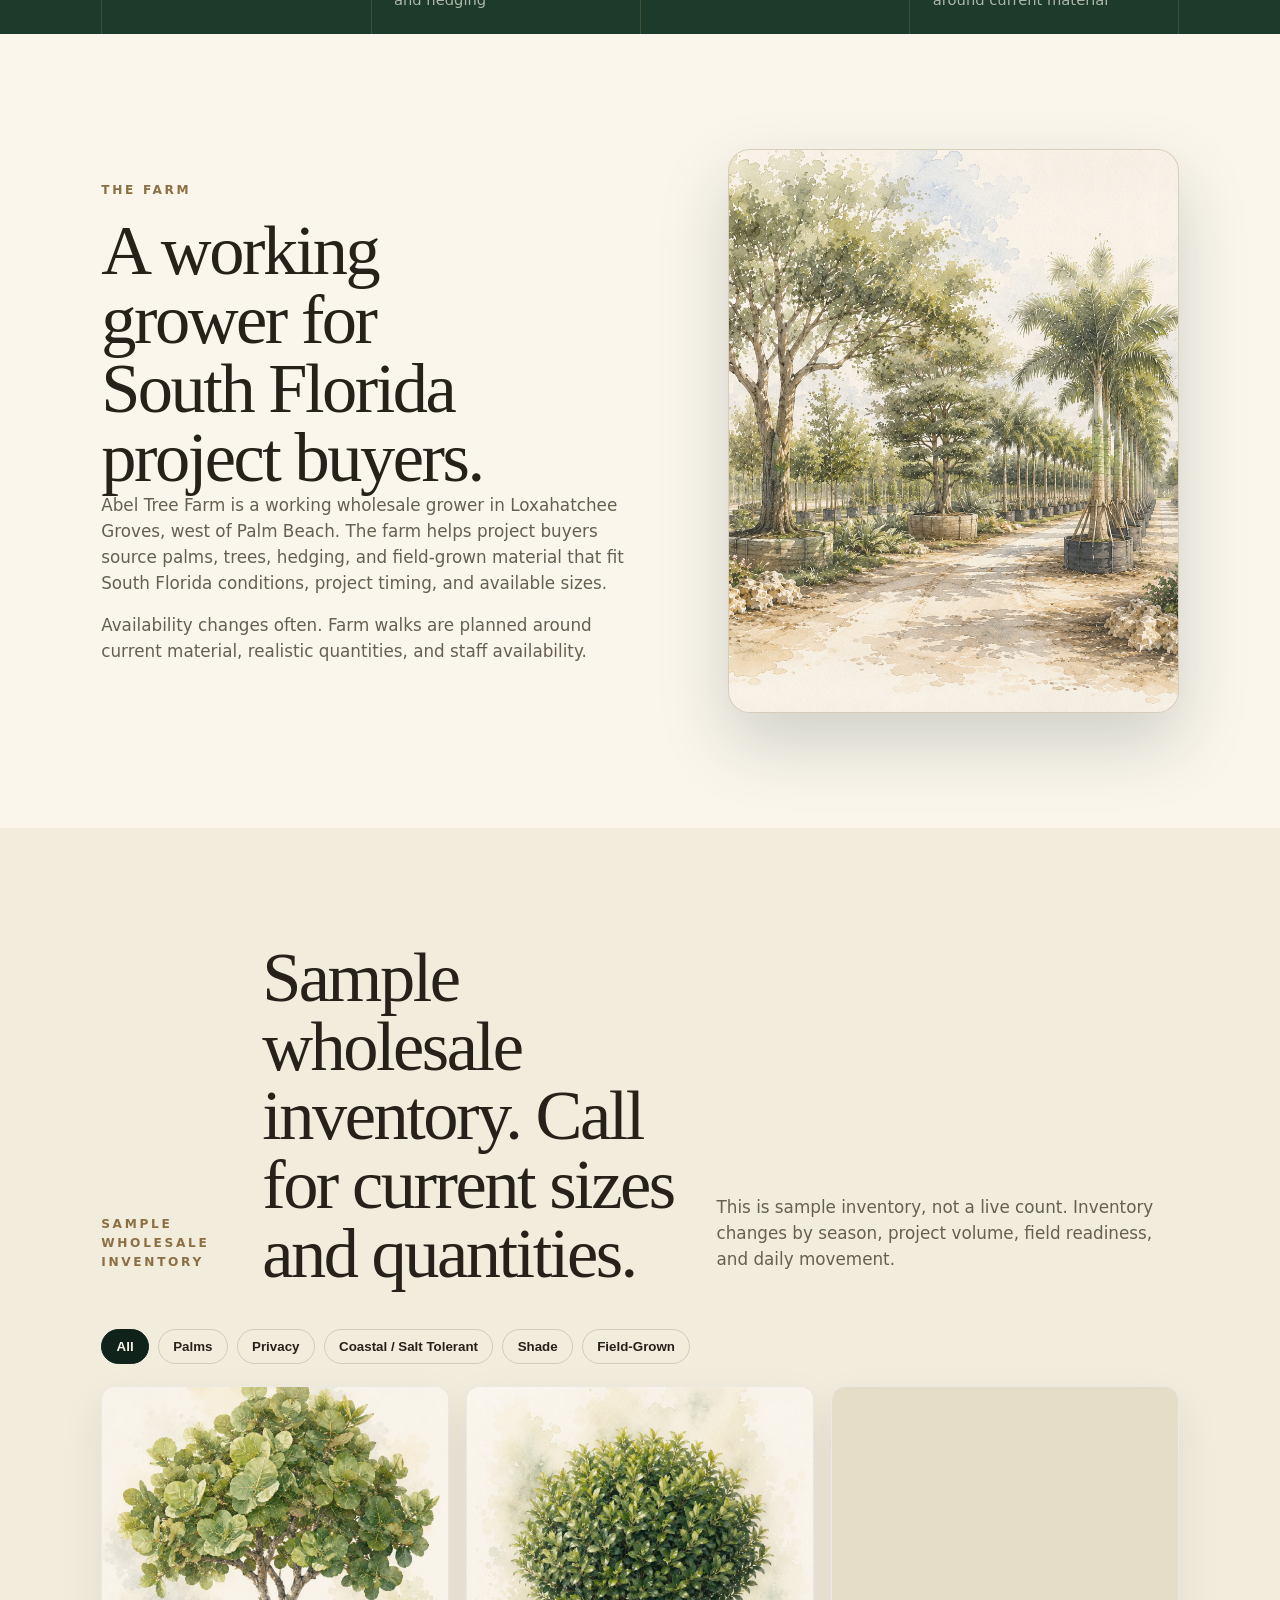
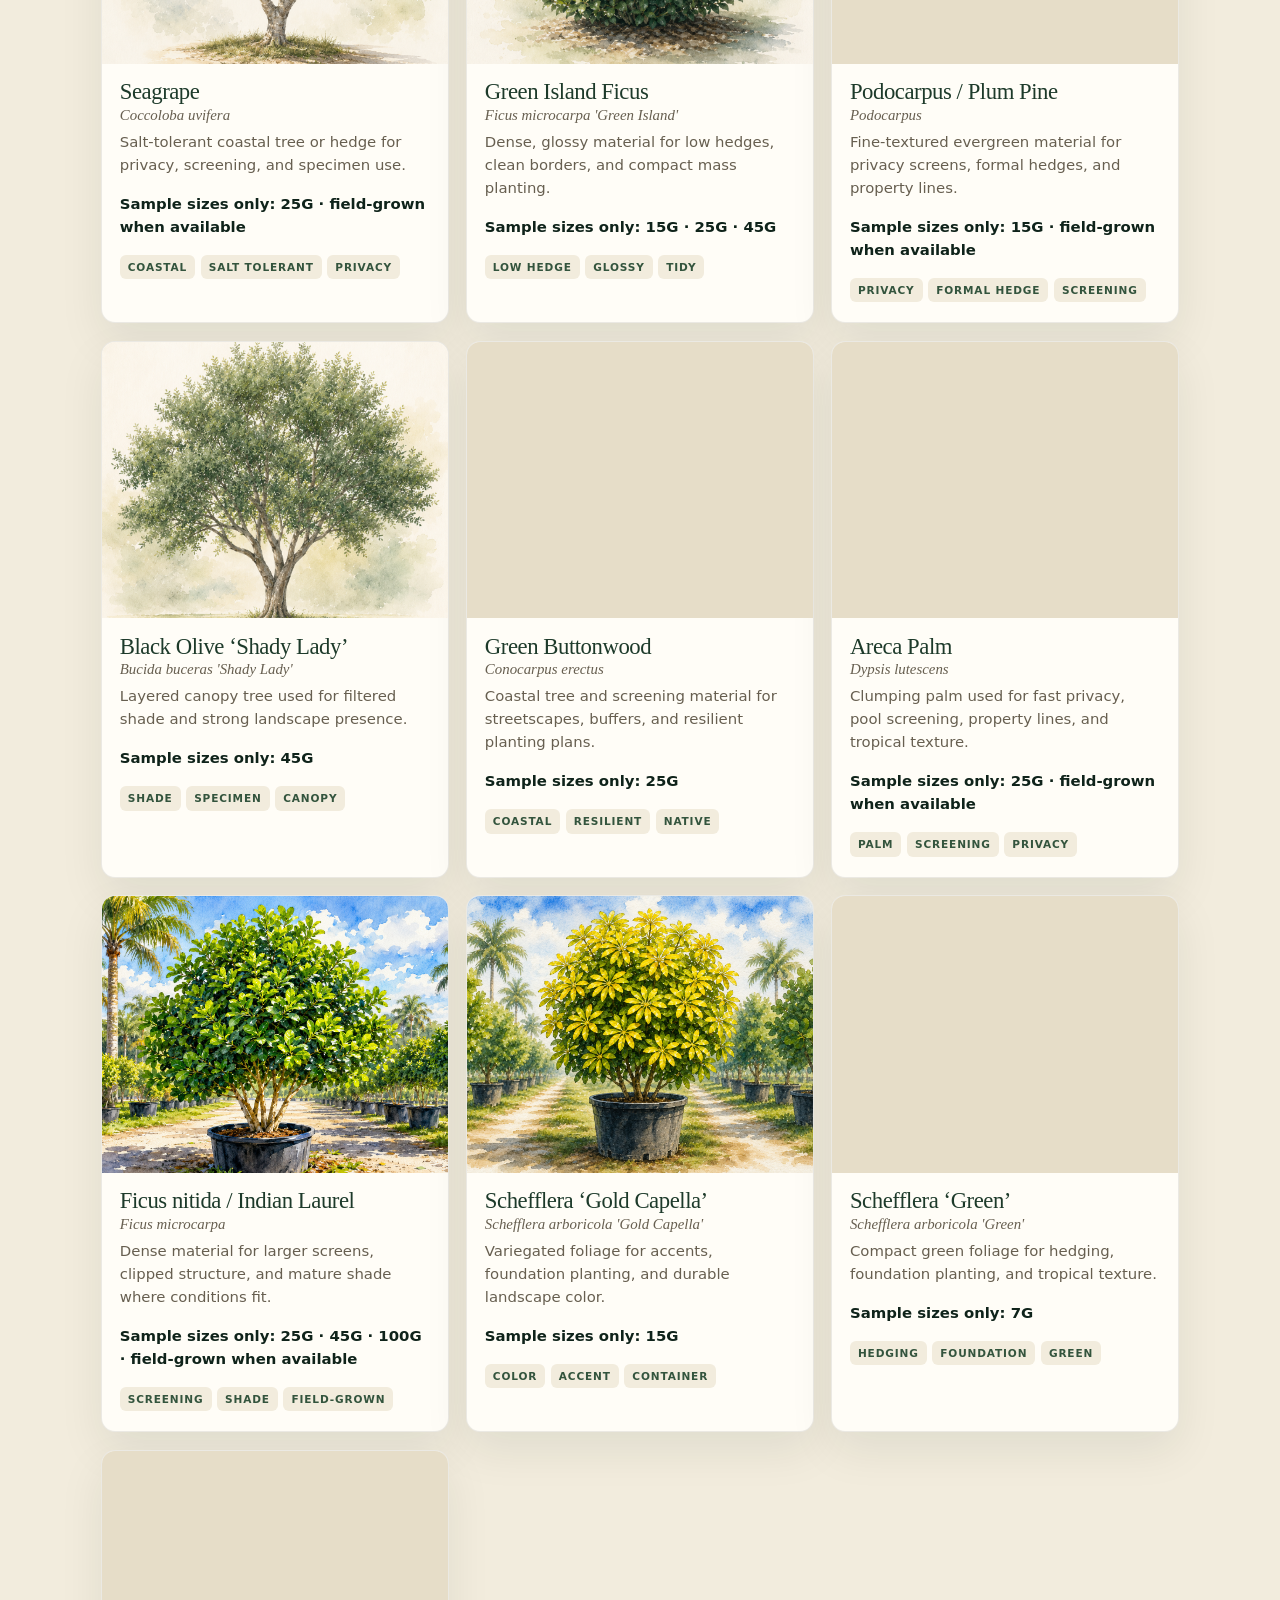
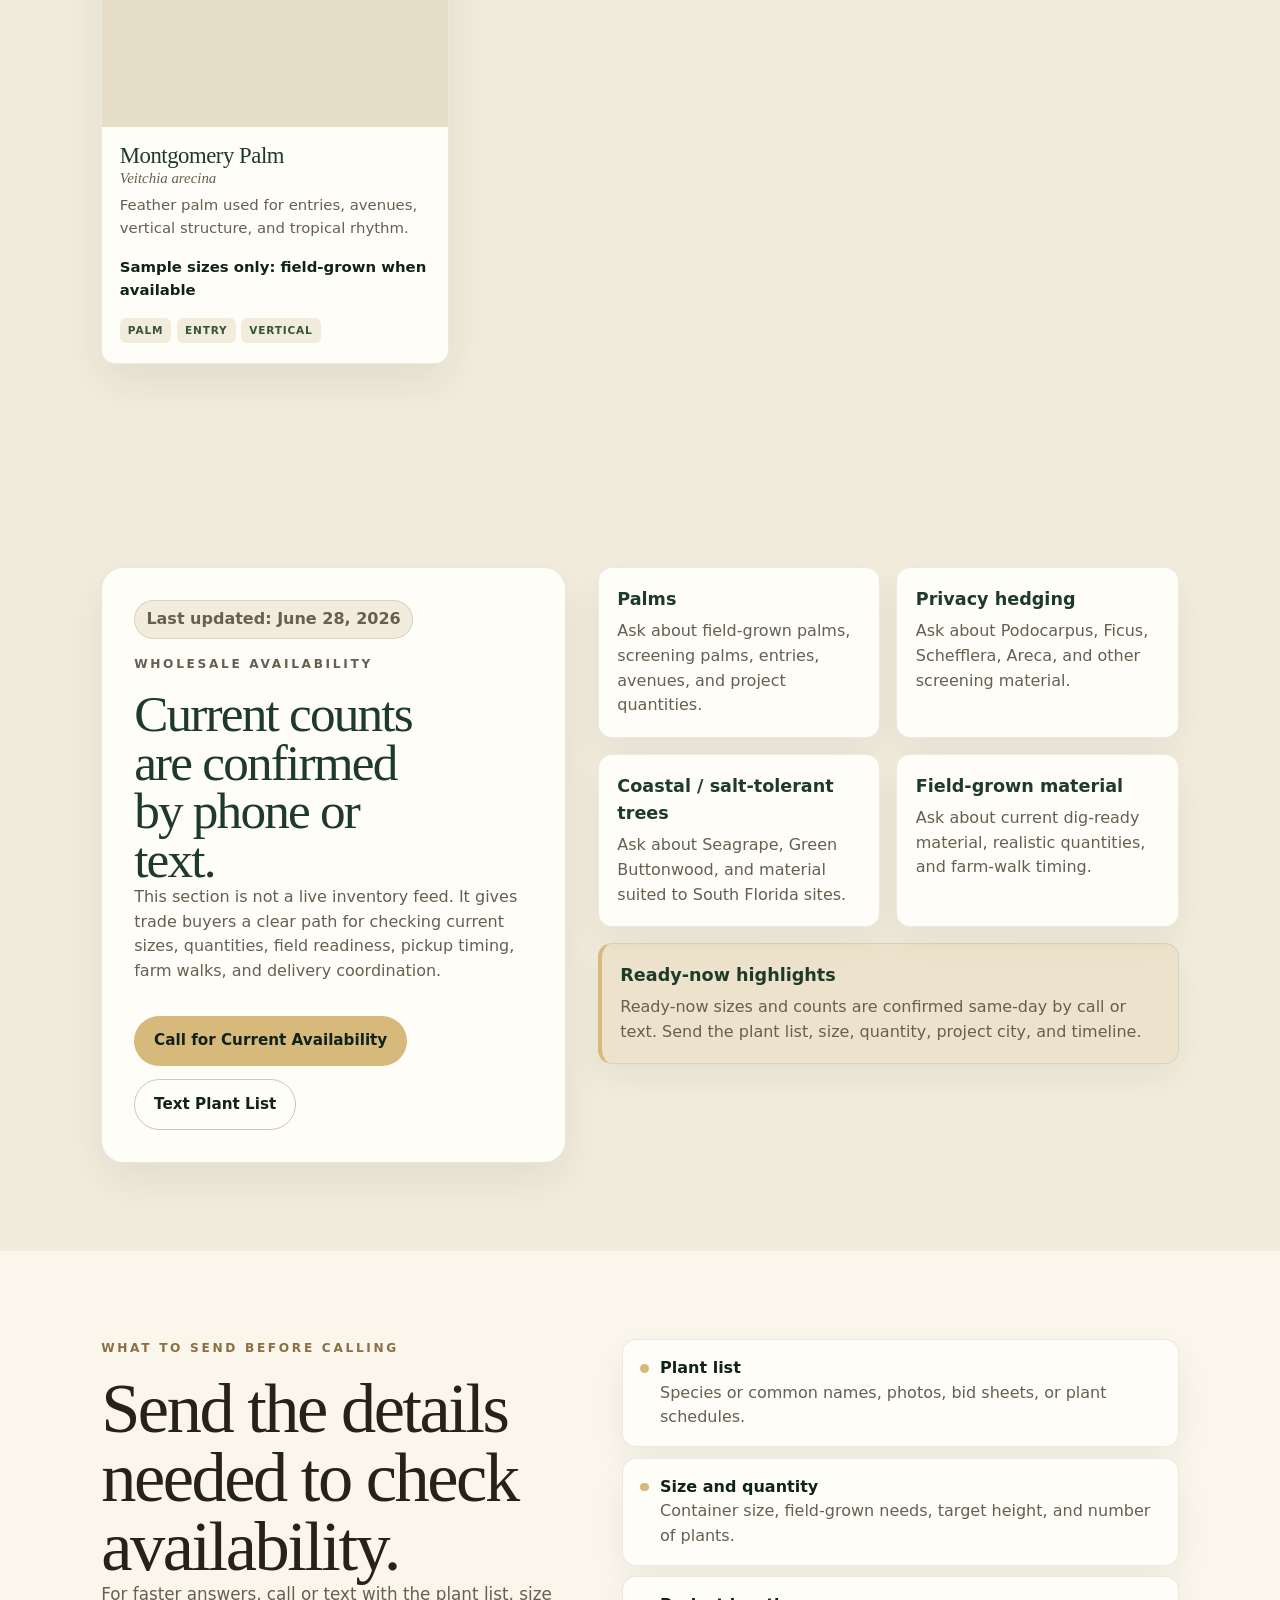
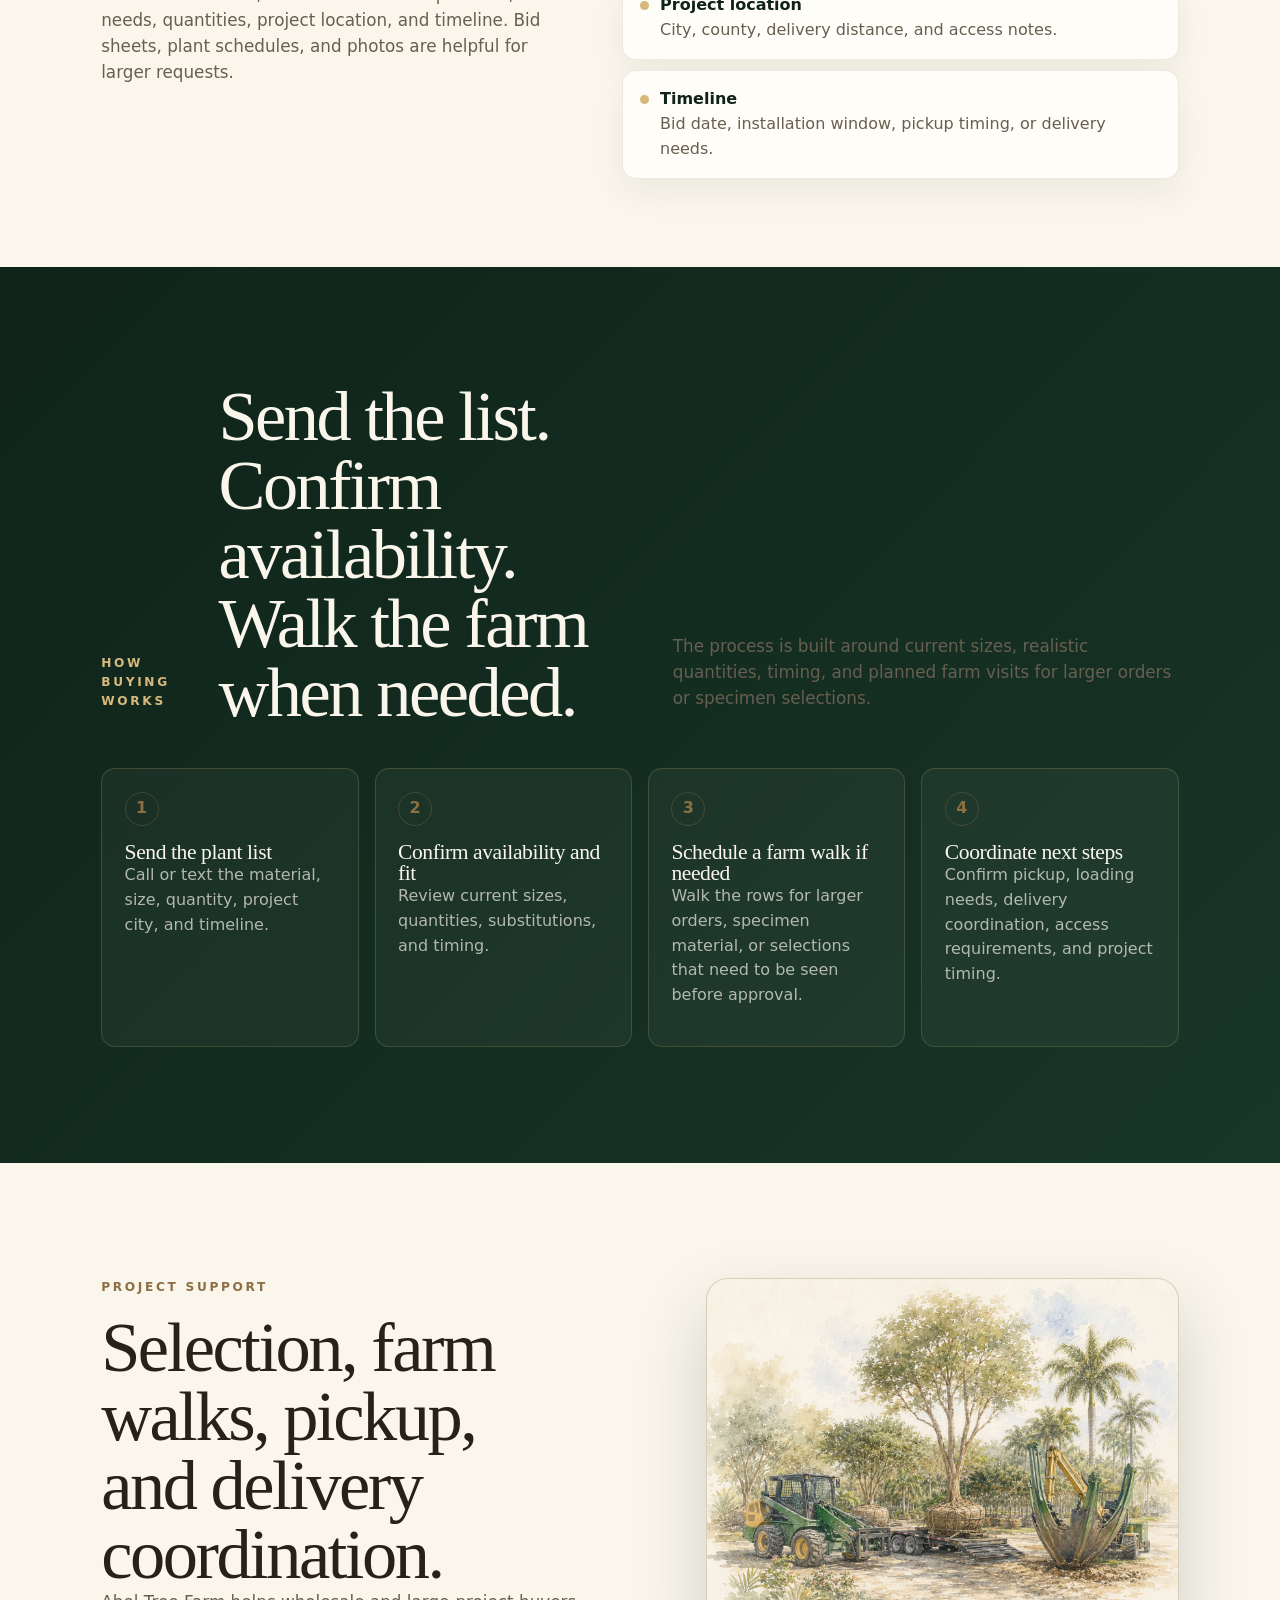
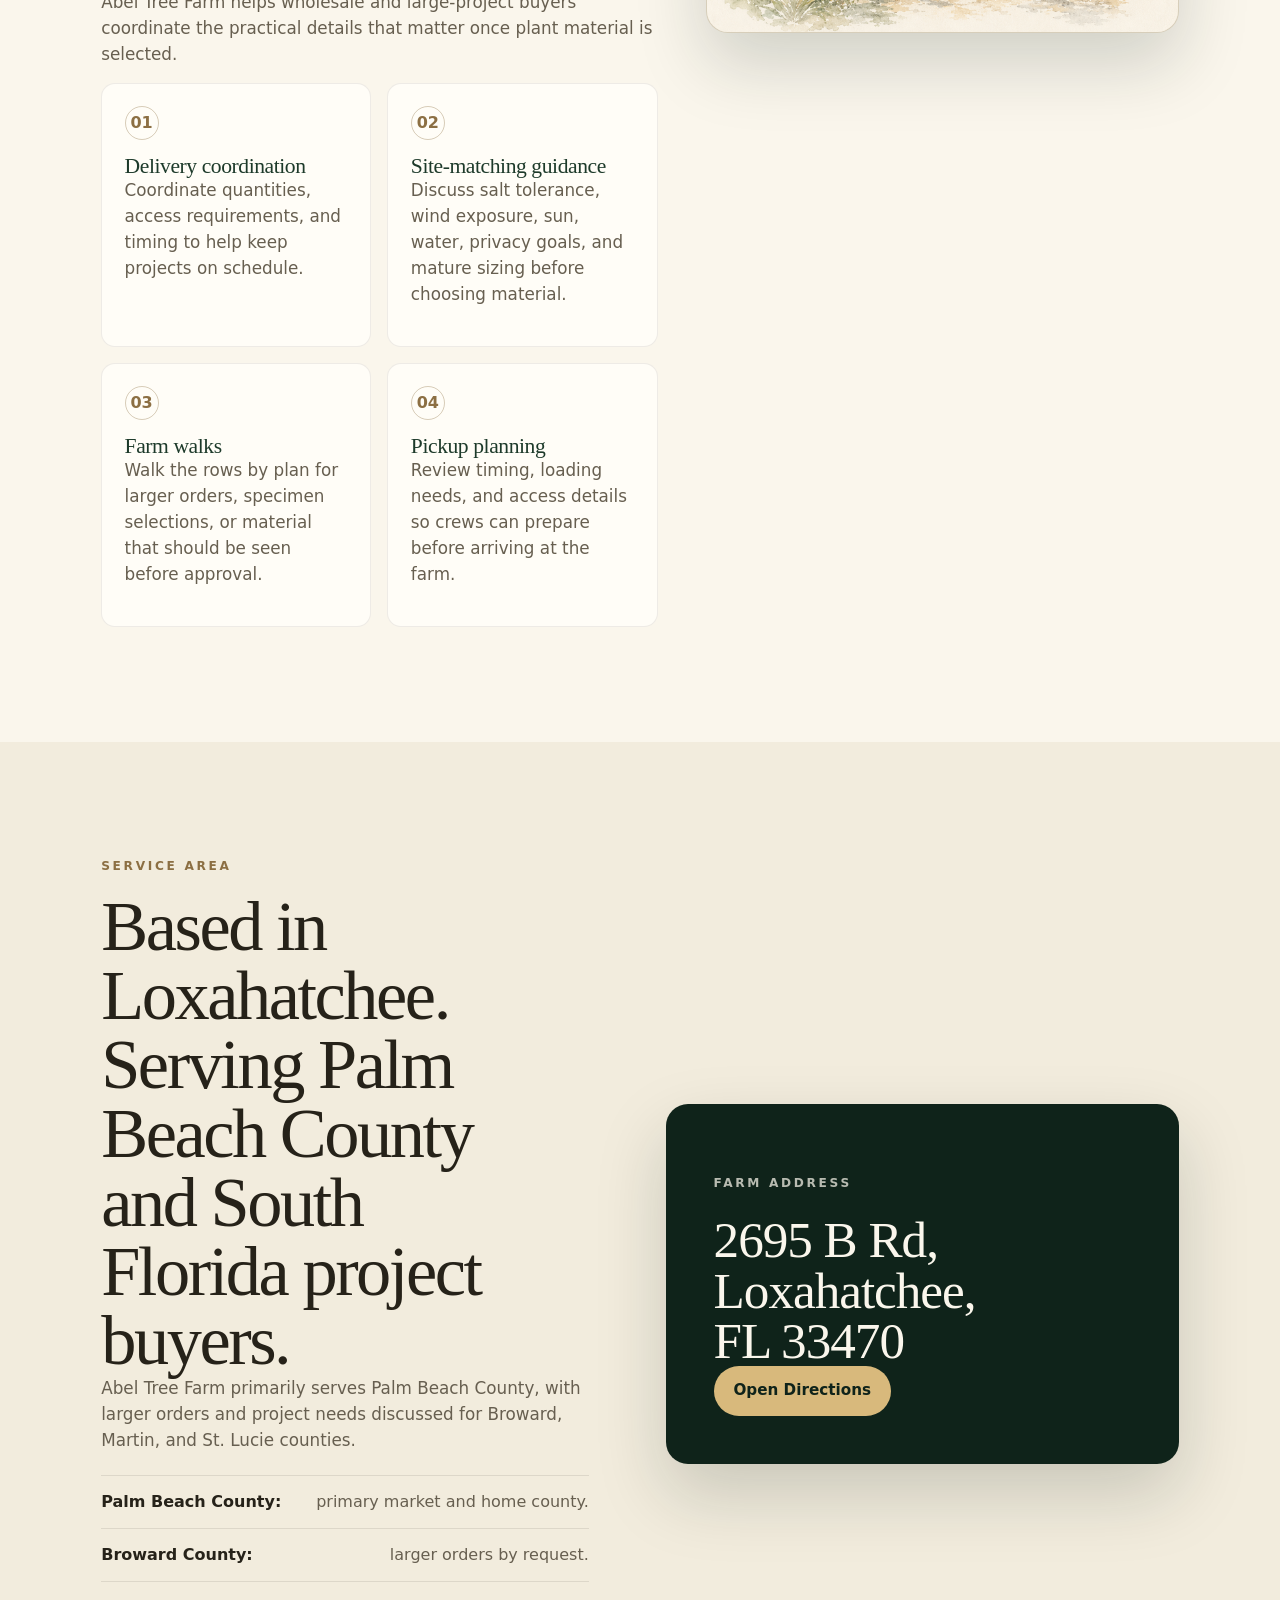
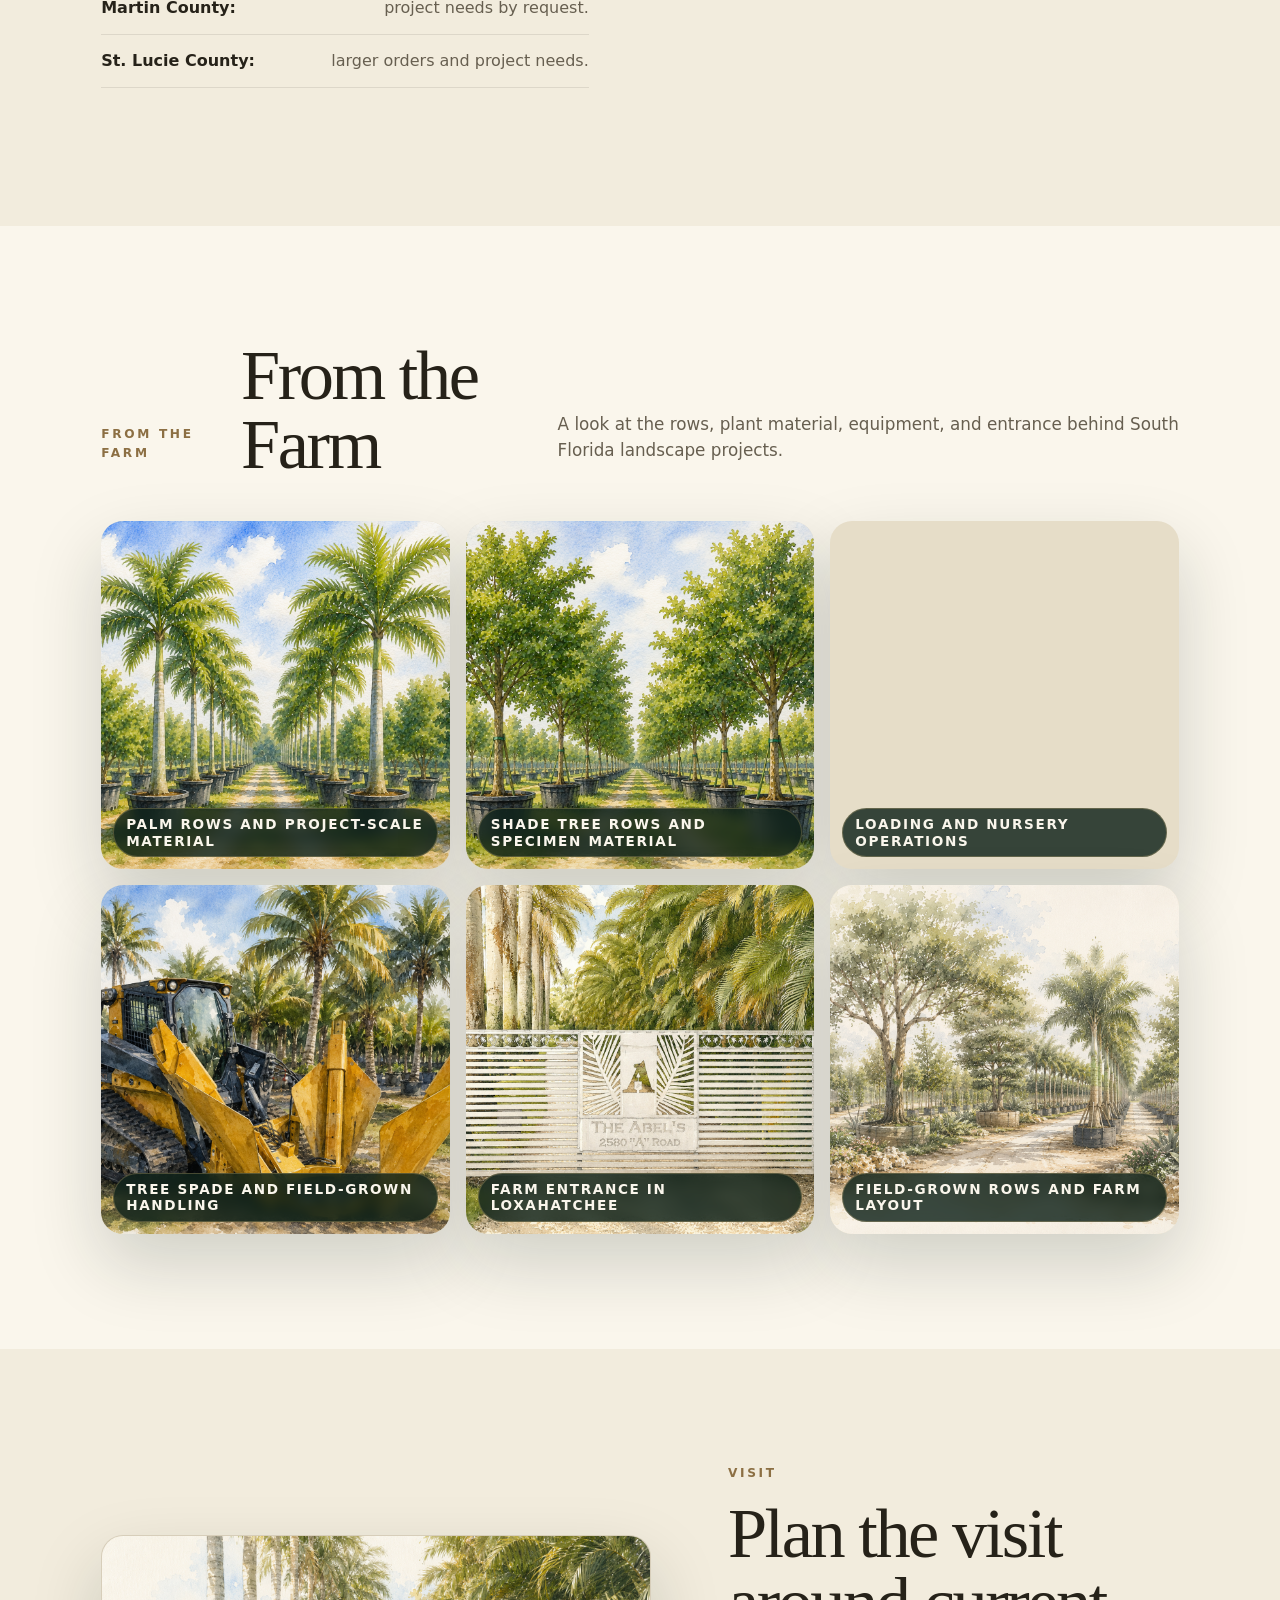
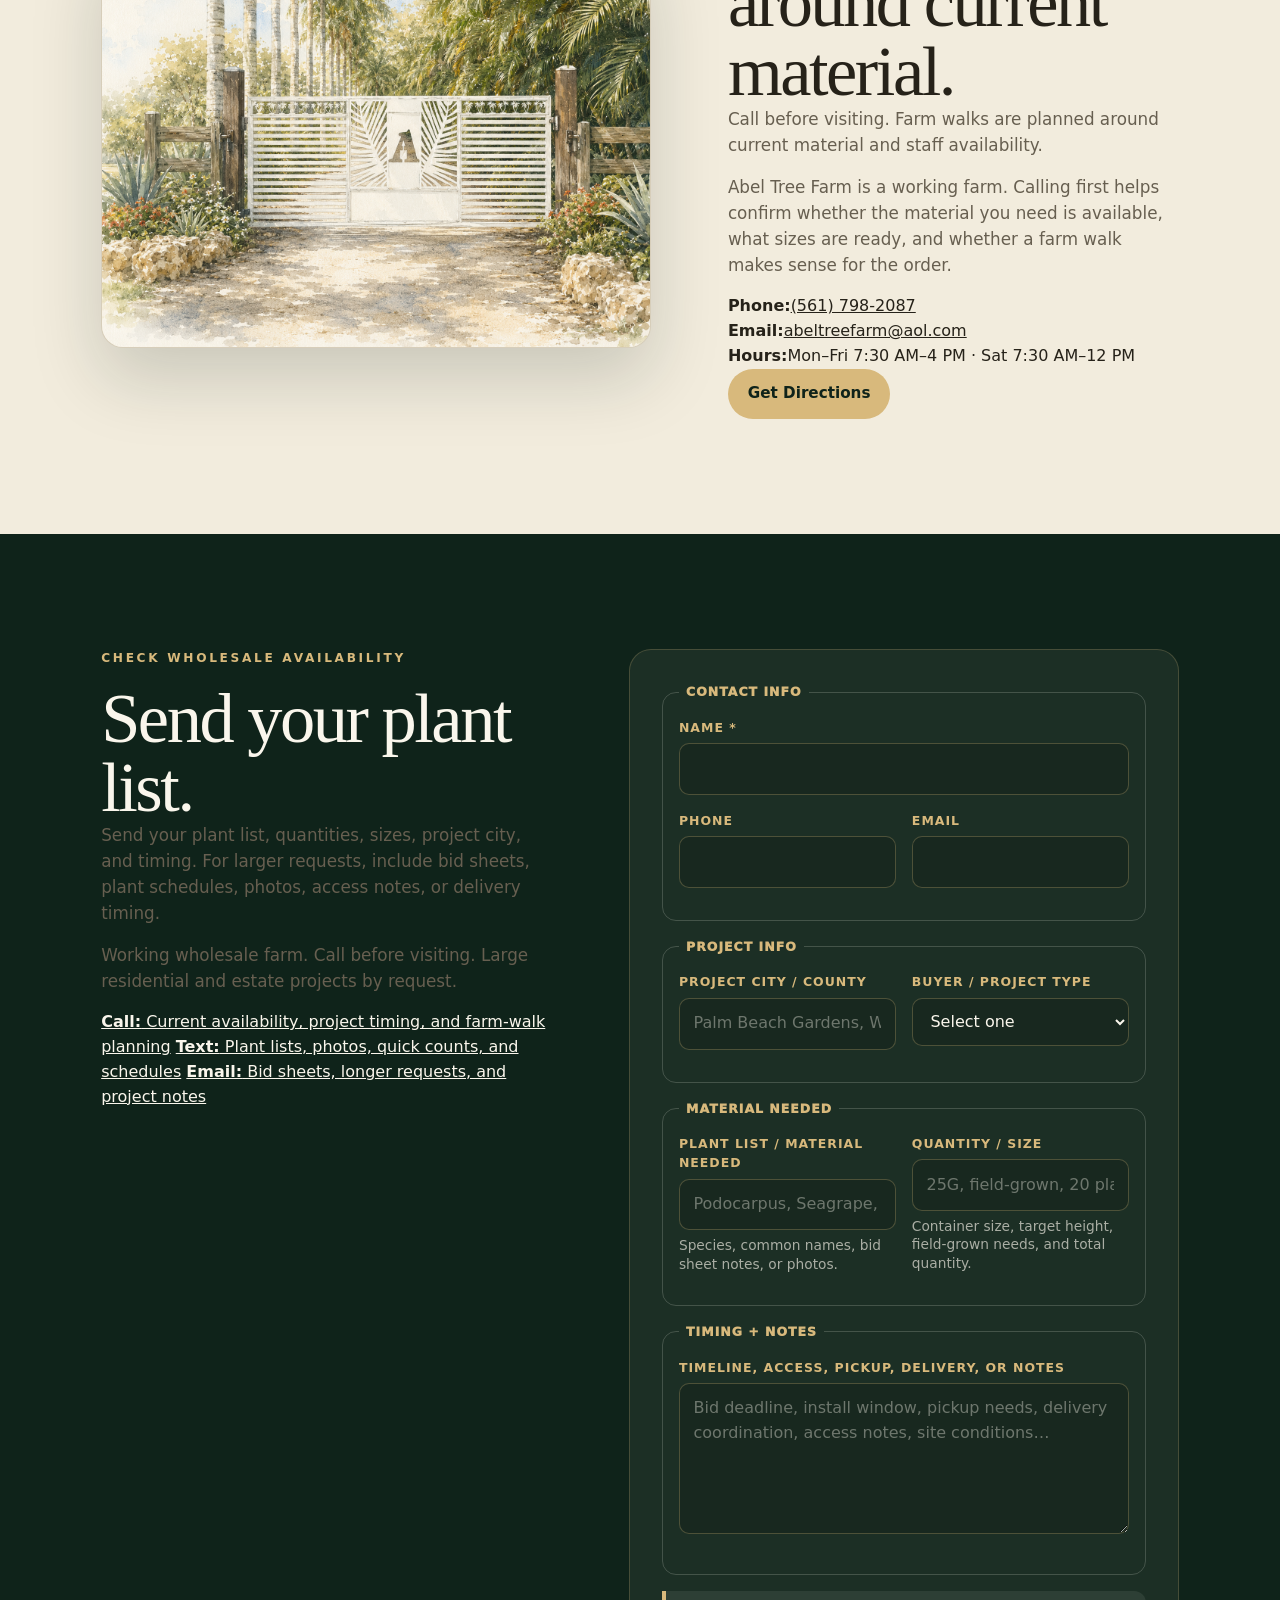
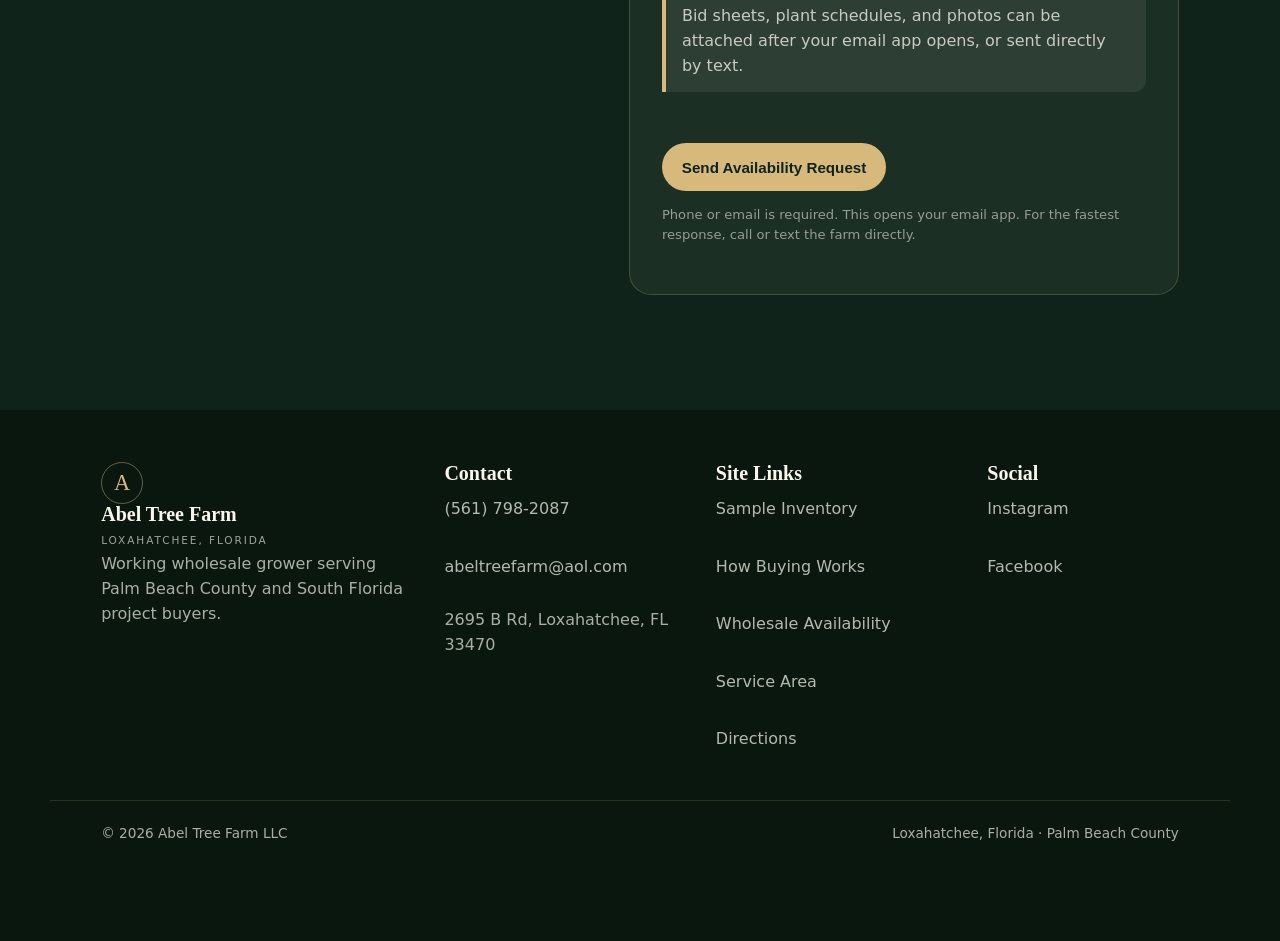
==== commit 045cb82a: "Add wholesale availability section and refine form UX" ====
--- a/index.html
+++ b/index.html
@@ -30,14 +30,7 @@
   "telephone": "+15617982087",
   "email": "abeltreefarm@aol.com",
   "image": "https://www.abeltreefarm.com/images/draft-gallery-actual-gate-watercolor-v2.png",
-  "address": {
-    "@type": "PostalAddress",
-    "streetAddress": "2695 B Rd",
-    "addressLocality": "Loxahatchee",
-    "addressRegion": "FL",
-    "postalCode": "33470",
-    "addressCountry": "US"
-  },
+  "address": {"@type":"PostalAddress","streetAddress":"2695 B Rd","addressLocality":"Loxahatchee","addressRegion":"FL","postalCode":"33470","addressCountry":"US"},
   "geo": {"@type":"GeoCoordinates","latitude":26.716833,"longitude":-80.2914009},
   "openingHoursSpecification": [
     {"@type":"OpeningHoursSpecification","dayOfWeek":["Monday","Tuesday","Wednesday","Thursday","Friday"],"opens":"07:30","closes":"16:00"},
@@ -59,6 +52,7 @@
       <button class="menu-toggle" type="button" aria-expanded="false" aria-controls="primary-menu"><span></span><span></span><span></span><span class="sr-only">Menu</span></button>
       <nav id="primary-menu" class="primary-nav" aria-label="Primary navigation">
         <a href="#grow">Sample Inventory</a>
+        <a href="#availability">Wholesale Availability</a>
         <a href="#how">How Buying Works</a>
         <a href="#services">Project Support</a>
         <a href="#area">Service Area</a>
@@ -69,7 +63,7 @@
 
   <div class="availability-banner" role="note">
     <div class="container">
-      <span><strong>Inventory changes daily.</strong> Call or text your plant list to confirm current wholesale availability:</span>
+      <span><strong>Inventory changes daily.</strong> Call or text your plant list, sizes, quantities, project city, and timeline to confirm current wholesale availability:</span>
       <a href="tel:+15617982087">(561) 798-2087</a>
     </div>
   </div>
@@ -81,10 +75,11 @@
           <p class="eyebrow">Wholesale grower · Palm Beach County</p>
           <h1>Wholesale palms, trees, and hedging grown in Loxahatchee.</h1>
           <p class="lede">Abel Tree Farm supplies South Florida contractors, builders, developers, municipalities, estate managers, property managers, and large-project buyers with palms, coastal trees, privacy hedging, and field-grown nursery stock.</p>
+          <p class="lede small-lede">Working wholesale farm. Call before visiting. Large residential and estate projects by request.</p>
           <div class="cta-row">
-            <a class="btn btn-primary" href="#contact">Check Wholesale Availability</a>
-            <a class="btn btn-outline" href="#grow">View Sample Wholesale Inventory</a>
-            <a class="btn btn-quiet" href="sms:+15617982087">Text Plant List</a>
+            <a class="btn btn-primary" href="tel:+15617982087" aria-label="Call Abel Tree Farm for current availability">Call for Availability</a>
+            <a class="btn btn-outline" href="sms:+15617982087" aria-label="Text Abel Tree Farm your plant list">Text Plant List</a>
+            <a class="btn btn-quiet" href="#grow">View Sample Inventory</a>
           </div>
           <dl class="hero-facts" aria-label="Farm facts">
             <div><dt>Location</dt><dd>Loxahatchee, FL</dd></div>
@@ -113,8 +108,8 @@
         <div class="copy-block reveal">
           <p class="eyebrow">The Farm</p>
           <h2>A working grower for South Florida project buyers.</h2>
-          <p>Abel Tree Farm is a working wholesale grower in Loxahatchee Groves, west of Palm Beach. The farm helps contractors, builders, municipalities, estate managers, property managers, and large-project buyers source palms, trees, hedging, and field-grown material that fit South Florida conditions, project timing, and available sizes.</p>
-          <p>Call before visiting so the farm can confirm what is ready, what quantities are realistic, and whether a farm walk makes sense for the job.</p>
+          <p>Abel Tree Farm is a working wholesale grower in Loxahatchee Groves, west of Palm Beach. The farm helps project buyers source palms, trees, hedging, and field-grown material that fit South Florida conditions, project timing, and available sizes.</p>
+          <p>Availability changes often. Farm walks are planned around current material, realistic quantities, and staff availability.</p>
         </div>
         <figure class="image-plate reveal">
           <img src="images/draft-about-field-grown-rows-watercolor-v1.png" width="1536" height="1024" alt="Field-grown tree rows at Abel Tree Farm in South Florida." loading="lazy" decoding="async">
@@ -127,7 +122,7 @@
         <div class="section-head reveal">
           <p class="eyebrow">Sample Wholesale Inventory</p>
           <h2>Sample wholesale inventory. Call for current sizes and quantities.</h2>
-          <p class="lede">These are examples of material Abel Tree Farm has publicly listed. Inventory changes by season, project volume, field readiness, and daily movement.</p>
+          <p class="lede">This is sample inventory, not a live count. Inventory changes by season, project volume, field readiness, and daily movement.</p>
         </div>
         <div class="filters reveal" role="group" aria-label="Filter inventory by type">
           <button type="button" class="chip is-active" data-filter="all" aria-pressed="true">All</button>
@@ -138,54 +133,46 @@
           <button type="button" class="chip" data-filter="fieldgrown" aria-pressed="false">Field-Grown</button>
         </div>
         <div class="inventory-grid" id="inventoryGrid">
-          <article class="inventory-card reveal" data-cat="coastal privacy fieldgrown">
-            <figure class="plant-art"><img src="images/draft-inventory-seagrape-watercolor-v1.png" width="1536" height="1024" alt="Seagrape material for Abel Tree Farm inventory." loading="lazy" decoding="async"></figure>
-            <div class="inventory-copy"><h3>Seagrape</h3><p class="latin">Coccoloba uvifera</p><p>Salt-tolerant coastal tree or hedge for privacy, screening, and specimen use.</p><p class="sizes">Sample sizes shown: 25G · field-grown when available</p><div class="tags"><span>Coastal</span><span>Salt Tolerant</span><span>Privacy</span></div></div>
-          </article>
-          <article class="inventory-card reveal" data-cat="privacy hedging container">
-            <figure class="plant-art"><img src="images/draft-inventory-green-island-ficus-watercolor-v1.png" width="1536" height="1024" alt="Green Island Ficus material for Abel Tree Farm inventory." loading="lazy" decoding="async"></figure>
-            <div class="inventory-copy"><h3>Green Island Ficus</h3><p class="latin">Ficus microcarpa 'Green Island'</p><p>Dense, glossy material for low hedges, clean borders, and compact mass planting.</p><p class="sizes">Sample sizes shown: 15G · 25G · 45G</p><div class="tags"><span>Low Hedge</span><span>Glossy</span><span>Tidy</span></div></div>
-          </article>
-          <article class="inventory-card reveal" data-cat="privacy hedging fieldgrown">
-            <figure class="plant-art"><img src="images/draft-inventory-podocarpus-watercolor-v1.png" width="1536" height="1024" alt="Podocarpus and Plum Pine material for Abel Tree Farm inventory." loading="lazy" decoding="async"></figure>
-            <div class="inventory-copy"><h3>Podocarpus / Plum Pine</h3><p class="latin">Podocarpus</p><p>Fine-textured evergreen material for privacy screens, formal hedges, and property lines.</p><p class="sizes">Sample sizes shown: 15G · field-grown when available</p><div class="tags"><span>Privacy</span><span>Formal Hedge</span><span>Screening</span></div></div>
-          </article>
-          <article class="inventory-card reveal" data-cat="shade container">
-            <figure class="plant-art"><img src="images/draft-inventory-black-olive-shady-lady-watercolor-v1.png" width="1536" height="1024" alt="Black Olive Shady Lady material for Abel Tree Farm inventory." loading="lazy" decoding="async"></figure>
-            <div class="inventory-copy"><h3>Black Olive ‘Shady Lady’</h3><p class="latin">Bucida buceras 'Shady Lady'</p><p>Layered canopy tree used for filtered shade and strong landscape presence.</p><p class="sizes">Sample sizes shown: 45G</p><div class="tags"><span>Shade</span><span>Specimen</span><span>Canopy</span></div></div>
-          </article>
-          <article class="inventory-card reveal" data-cat="coastal shade fieldgrown">
-            <figure class="plant-art"><img src="images/draft-inventory-green-buttonwood-watercolor-v1.png" width="1536" height="1024" alt="Green Buttonwood material for Abel Tree Farm inventory." loading="lazy" decoding="async"></figure>
-            <div class="inventory-copy"><h3>Green Buttonwood</h3><p class="latin">Conocarpus erectus</p><p>Coastal tree and screening material for streetscapes, buffers, and resilient planting plans.</p><p class="sizes">Sample sizes shown: 25G</p><div class="tags"><span>Coastal</span><span>Resilient</span><span>Native</span></div></div>
-          </article>
-          <article class="inventory-card reveal" data-cat="palms privacy fieldgrown">
-            <figure class="plant-art"><img src="images/draft-inventory-areca-palm-watercolor-v1.png" width="1536" height="1024" alt="Areca Palm material for Abel Tree Farm inventory." loading="lazy" decoding="async"></figure>
-            <div class="inventory-copy"><h3>Areca Palm</h3><p class="latin">Dypsis lutescens</p><p>Clumping palm used for fast privacy, pool screening, property lines, and tropical texture.</p><p class="sizes">Sample sizes shown: 25G · field-grown when available</p><div class="tags"><span>Palm</span><span>Screening</span><span>Privacy</span></div></div>
-          </article>
-          <article class="inventory-card reveal" data-cat="shade privacy fieldgrown container">
-            <figure class="plant-art"><img src="images/draft-inventory-ficus-nitida-watercolor-v1.png" width="1536" height="1024" alt="Ficus nitida and Indian Laurel material for Abel Tree Farm inventory." loading="lazy" decoding="async"></figure>
-            <div class="inventory-copy"><h3>Ficus nitida / Indian Laurel</h3><p class="latin">Ficus microcarpa</p><p>Dense material for larger screens, clipped structure, and mature shade where conditions fit.</p><p class="sizes">Sample sizes shown: 25G · 45G · 100G · field-grown when available</p><div class="tags"><span>Screening</span><span>Shade</span><span>Field-Grown</span></div></div>
-          </article>
-          <article class="inventory-card reveal" data-cat="hedging container">
-            <figure class="plant-art"><img src="images/draft-inventory-schefflera-gold-capella-watercolor-v1.png" width="1536" height="1024" alt="Schefflera Gold Capella material for Abel Tree Farm inventory." loading="lazy" decoding="async"></figure>
-            <div class="inventory-copy"><h3>Schefflera ‘Gold Capella’</h3><p class="latin">Schefflera arboricola 'Gold Capella'</p><p>Variegated foliage for accents, foundation planting, and durable landscape color.</p><p class="sizes">Sample sizes shown: 15G</p><div class="tags"><span>Color</span><span>Accent</span><span>Container</span></div></div>
-          </article>
-          <article class="inventory-card reveal" data-cat="privacy hedging container">
-            <figure class="plant-art"><img src="images/draft-inventory-schefflera-green-watercolor-v1.png" width="1536" height="1024" alt="Schefflera Green material for Abel Tree Farm inventory." loading="lazy" decoding="async"></figure>
-            <div class="inventory-copy"><h3>Schefflera ‘Green’</h3><p class="latin">Schefflera arboricola 'Green'</p><p>Compact green foliage for hedging, foundation planting, and tropical texture.</p><p class="sizes">Sample sizes shown: 7G</p><div class="tags"><span>Hedging</span><span>Foundation</span><span>Green</span></div></div>
-          </article>
-          <article class="inventory-card reveal" data-cat="palms fieldgrown">
-            <figure class="plant-art"><img src="images/draft-inventory-montgomery-palm-watercolor-v1.png" width="1536" height="1024" alt="Montgomery Palm material for Abel Tree Farm inventory." loading="lazy" decoding="async"></figure>
-            <div class="inventory-copy"><h3>Montgomery Palm</h3><p class="latin">Veitchia arecina</p><p>Feather palm used for entries, avenues, vertical structure, and tropical rhythm.</p><p class="sizes">Sample sizes shown: field-grown when available</p><div class="tags"><span>Palm</span><span>Entry</span><span>Vertical</span></div></div>
-          </article>
-        </div>
-      </div>
-    </section>
-
-    <section class="section-light request-checklist-section" aria-label="What to include in your request">
+          <article class="inventory-card reveal" data-cat="coastal privacy fieldgrown"><figure class="plant-art"><img src="images/draft-inventory-seagrape-watercolor-v1.png" width="1536" height="1024" alt="Seagrape material for Abel Tree Farm inventory." loading="lazy" decoding="async"></figure><div class="inventory-copy"><h3>Seagrape</h3><p class="latin">Coccoloba uvifera</p><p>Salt-tolerant coastal tree or hedge for privacy, screening, and specimen use.</p><p class="sizes">Sample sizes only: 25G · field-grown when available</p><div class="tags"><span>Coastal</span><span>Salt Tolerant</span><span>Privacy</span></div></div></article>
+          <article class="inventory-card reveal" data-cat="privacy hedging container"><figure class="plant-art"><img src="images/draft-inventory-green-island-ficus-watercolor-v1.png" width="1536" height="1024" alt="Green Island Ficus material for Abel Tree Farm inventory." loading="lazy" decoding="async"></figure><div class="inventory-copy"><h3>Green Island Ficus</h3><p class="latin">Ficus microcarpa 'Green Island'</p><p>Dense, glossy material for low hedges, clean borders, and compact mass planting.</p><p class="sizes">Sample sizes only: 15G · 25G · 45G</p><div class="tags"><span>Low Hedge</span><span>Glossy</span><span>Tidy</span></div></div></article>
+          <article class="inventory-card reveal" data-cat="privacy hedging fieldgrown"><figure class="plant-art"><img src="images/draft-inventory-podocarpus-watercolor-v1.png" width="1536" height="1024" alt="Podocarpus and Plum Pine material for Abel Tree Farm inventory." loading="lazy" decoding="async"></figure><div class="inventory-copy"><h3>Podocarpus / Plum Pine</h3><p class="latin">Podocarpus</p><p>Fine-textured evergreen material for privacy screens, formal hedges, and property lines.</p><p class="sizes">Sample sizes only: 15G · field-grown when available</p><div class="tags"><span>Privacy</span><span>Formal Hedge</span><span>Screening</span></div></div></article>
+          <article class="inventory-card reveal" data-cat="shade container"><figure class="plant-art"><img src="images/draft-inventory-black-olive-shady-lady-watercolor-v1.png" width="1536" height="1024" alt="Black Olive Shady Lady material for Abel Tree Farm inventory." loading="lazy" decoding="async"></figure><div class="inventory-copy"><h3>Black Olive ‘Shady Lady’</h3><p class="latin">Bucida buceras 'Shady Lady'</p><p>Layered canopy tree used for filtered shade and strong landscape presence.</p><p class="sizes">Sample sizes only: 45G</p><div class="tags"><span>Shade</span><span>Specimen</span><span>Canopy</span></div></div></article>
+          <article class="inventory-card reveal" data-cat="coastal shade fieldgrown"><figure class="plant-art"><img src="images/draft-inventory-green-buttonwood-watercolor-v1.png" width="1536" height="1024" alt="Green Buttonwood material for Abel Tree Farm inventory." loading="lazy" decoding="async"></figure><div class="inventory-copy"><h3>Green Buttonwood</h3><p class="latin">Conocarpus erectus</p><p>Coastal tree and screening material for streetscapes, buffers, and resilient planting plans.</p><p class="sizes">Sample sizes only: 25G</p><div class="tags"><span>Coastal</span><span>Resilient</span><span>Native</span></div></div></article>
+          <article class="inventory-card reveal" data-cat="palms privacy fieldgrown"><figure class="plant-art"><img src="images/draft-inventory-areca-palm-watercolor-v1.png" width="1536" height="1024" alt="Areca Palm material for Abel Tree Farm inventory." loading="lazy" decoding="async"></figure><div class="inventory-copy"><h3>Areca Palm</h3><p class="latin">Dypsis lutescens</p><p>Clumping palm used for fast privacy, pool screening, property lines, and tropical texture.</p><p class="sizes">Sample sizes only: 25G · field-grown when available</p><div class="tags"><span>Palm</span><span>Screening</span><span>Privacy</span></div></div></article>
+          <article class="inventory-card reveal" data-cat="shade privacy fieldgrown container"><figure class="plant-art"><img src="images/draft-inventory-ficus-nitida-watercolor-v1.png" width="1536" height="1024" alt="Ficus nitida and Indian Laurel material for Abel Tree Farm inventory." loading="lazy" decoding="async"></figure><div class="inventory-copy"><h3>Ficus nitida / Indian Laurel</h3><p class="latin">Ficus microcarpa</p><p>Dense material for larger screens, clipped structure, and mature shade where conditions fit.</p><p class="sizes">Sample sizes only: 25G · 45G · 100G · field-grown when available</p><div class="tags"><span>Screening</span><span>Shade</span><span>Field-Grown</span></div></div></article>
+          <article class="inventory-card reveal" data-cat="hedging container"><figure class="plant-art"><img src="images/draft-inventory-schefflera-gold-capella-watercolor-v1.png" width="1536" height="1024" alt="Schefflera Gold Capella material for Abel Tree Farm inventory." loading="lazy" decoding="async"></figure><div class="inventory-copy"><h3>Schefflera ‘Gold Capella’</h3><p class="latin">Schefflera arboricola 'Gold Capella'</p><p>Variegated foliage for accents, foundation planting, and durable landscape color.</p><p class="sizes">Sample sizes only: 15G</p><div class="tags"><span>Color</span><span>Accent</span><span>Container</span></div></div></article>
+          <article class="inventory-card reveal" data-cat="privacy hedging container"><figure class="plant-art"><img src="images/draft-inventory-schefflera-green-watercolor-v1.png" width="1536" height="1024" alt="Schefflera Green material for Abel Tree Farm inventory." loading="lazy" decoding="async"></figure><div class="inventory-copy"><h3>Schefflera ‘Green’</h3><p class="latin">Schefflera arboricola 'Green'</p><p>Compact green foliage for hedging, foundation planting, and tropical texture.</p><p class="sizes">Sample sizes only: 7G</p><div class="tags"><span>Hedging</span><span>Foundation</span><span>Green</span></div></div></article>
+          <article class="inventory-card reveal" data-cat="palms fieldgrown"><figure class="plant-art"><img src="images/draft-inventory-montgomery-palm-watercolor-v1.png" width="1536" height="1024" alt="Montgomery Palm material for Abel Tree Farm inventory." loading="lazy" decoding="async"></figure><div class="inventory-copy"><h3>Montgomery Palm</h3><p class="latin">Veitchia arecina</p><p>Feather palm used for entries, avenues, vertical structure, and tropical rhythm.</p><p class="sizes">Sample sizes only: field-grown when available</p><div class="tags"><span>Palm</span><span>Entry</span><span>Vertical</span></div></div></article>
+        </div>
+      </div>
+    </section>
+
+    <section id="availability" class="section-paper wholesale-availability" aria-label="Wholesale availability">
+      <div class="container availability-status">
+        <div class="availability-summary reveal">
+          <span class="last-updated">Last updated: June 28, 2026</span>
+          <p class="eyebrow">Wholesale Availability</p>
+          <h2>Current counts are confirmed by phone or text.</h2>
+          <p>This section is not a live inventory feed. It gives trade buyers a clear path for checking current sizes, quantities, field readiness, pickup timing, farm walks, and delivery coordination.</p>
+          <div class="cta-row">
+            <a class="btn btn-primary" href="tel:+15617982087" aria-label="Call Abel Tree Farm for current availability">Call for Current Availability</a>
+            <a class="btn dark-outline" href="sms:+15617982087" aria-label="Text Abel Tree Farm your plant list">Text Plant List</a>
+          </div>
+        </div>
+        <div class="availability-grid reveal">
+          <div class="availability-card"><strong>Palms</strong><span>Ask about field-grown palms, screening palms, entries, avenues, and project quantities.</span></div>
+          <div class="availability-card"><strong>Privacy hedging</strong><span>Ask about Podocarpus, Ficus, Schefflera, Areca, and other screening material.</span></div>
+          <div class="availability-card"><strong>Coastal / salt-tolerant trees</strong><span>Ask about Seagrape, Green Buttonwood, and material suited to South Florida sites.</span></div>
+          <div class="availability-card"><strong>Field-grown material</strong><span>Ask about current dig-ready material, realistic quantities, and farm-walk timing.</span></div>
+          <div class="availability-card ready-note"><strong>Ready-now highlights</strong><span>Ready-now sizes and counts are confirmed same-day by call or text. Send the plant list, size, quantity, project city, and timeline.</span></div>
+        </div>
+      </div>
+    </section>
+
+    <section class="section-light request-checklist-section" aria-label="What to send before calling">
       <div class="container request-checklist">
         <div class="copy-block reveal">
-          <p class="eyebrow">Check Availability</p>
+          <p class="eyebrow">What to Send Before Calling</p>
           <h2>Send the details needed to check availability.</h2>
           <p>For faster answers, call or text with the plant list, size needs, quantities, project location, and timeline. Bid sheets, plant schedules, and photos are helpful for larger requests.</p>
         </div>
@@ -234,10 +221,10 @@
           <h2>Based in Loxahatchee. Serving Palm Beach County and South Florida project buyers.</h2>
           <p>Abel Tree Farm primarily serves Palm Beach County, with larger orders and project needs discussed for Broward, Martin, and St. Lucie counties.</p>
           <ul class="county-list">
-            <li><strong>Palm Beach County</strong><span>primary market and home county</span></li>
-            <li><strong>Broward County</strong><span>larger orders by request</span></li>
-            <li><strong>Martin County</strong><span>project needs by request</span></li>
-            <li><strong>St. Lucie County</strong><span>larger orders and project needs</span></li>
+            <li><strong>Palm Beach County:</strong><span>primary market and home county.</span></li>
+            <li><strong>Broward County:</strong><span>larger orders by request.</span></li>
+            <li><strong>Martin County:</strong><span>project needs by request.</span></li>
+            <li><strong>St. Lucie County:</strong><span>larger orders and project needs.</span></li>
           </ul>
         </div>
         <div class="area-card reveal"><p class="eyebrow">Farm address</p><h3>2695 B Rd, Loxahatchee, FL 33470</h3><a class="btn btn-primary" href="https://www.google.com/maps/dir/?api=1&destination=2695+B+Rd,+Loxahatchee,+FL+33470" target="_blank" rel="noopener">Open Directions</a></div>
@@ -248,12 +235,12 @@
       <div class="container">
         <div class="section-head reveal"><p class="eyebrow">From the Farm</p><h2>From the Farm</h2><p class="lede">A look at the rows, plant material, equipment, and entrance behind South Florida landscape projects.</p></div>
         <div class="gallery-grid">
-          <figure class="gallery-tile reveal"><img src="images/draft-gallery-palm-avenue-watercolor-v1.png" width="1536" height="1024" alt="Palm avenue and nursery rows at a South Florida tree farm." loading="lazy" decoding="async"></figure>
-          <figure class="gallery-tile reveal"><img src="images/draft-gallery-shade-tree-rows-watercolor-v1.png" width="1536" height="1024" alt="Shade tree rows and specimen material at a South Florida nursery." loading="lazy" decoding="async"></figure>
-          <figure class="gallery-tile reveal"><img src="images/draft-gallery-equipment-operations-watercolor-v1.png" width="1536" height="1024" alt="Nursery equipment moving container trees between farm rows." loading="lazy" decoding="async"></figure>
-          <figure class="gallery-tile reveal"><img src="images/draft-gallery-john-deere-333p-tree-spade-watercolor-v1.png" width="1536" height="1024" alt="Compact skid steer with tree spade attachment in a palm nursery setting." loading="lazy" decoding="async"></figure>
-          <figure class="gallery-tile reveal"><img src="images/draft-gallery-actual-gate-watercolor-v2.png" width="1536" height="1024" alt="Abel Tree Farm gate with palms and tropical foliage." loading="lazy" decoding="async"></figure>
-          <figure class="gallery-tile reveal"><img src="images/draft-about-field-grown-rows-watercolor-v1.png" width="1536" height="1024" alt="Field-grown rows and farm detail at Abel Tree Farm." loading="lazy" decoding="async"></figure>
+          <figure class="gallery-tile reveal"><img src="images/draft-gallery-palm-avenue-watercolor-v1.png" width="1536" height="1024" alt="Palm avenue and nursery rows at a South Florida tree farm." loading="lazy" decoding="async"><figcaption>Palm rows and project-scale material</figcaption></figure>
+          <figure class="gallery-tile reveal"><img src="images/draft-gallery-shade-tree-rows-watercolor-v1.png" width="1536" height="1024" alt="Shade tree rows and specimen material at a South Florida nursery." loading="lazy" decoding="async"><figcaption>Shade tree rows and specimen material</figcaption></figure>
+          <figure class="gallery-tile reveal"><img src="images/draft-gallery-equipment-operations-watercolor-v1.png" width="1536" height="1024" alt="Nursery equipment moving container trees between farm rows." loading="lazy" decoding="async"><figcaption>Loading and nursery operations</figcaption></figure>
+          <figure class="gallery-tile reveal"><img src="images/draft-gallery-john-deere-333p-tree-spade-watercolor-v1.png" width="1536" height="1024" alt="Compact skid steer with tree spade attachment in a palm nursery setting." loading="lazy" decoding="async"><figcaption>Tree spade and field-grown handling</figcaption></figure>
+          <figure class="gallery-tile reveal"><img src="images/draft-gallery-actual-gate-watercolor-v2.png" width="1536" height="1024" alt="Abel Tree Farm gate with palms and tropical foliage." loading="lazy" decoding="async"><figcaption>Farm entrance in Loxahatchee</figcaption></figure>
+          <figure class="gallery-tile reveal"><img src="images/draft-about-field-grown-rows-watercolor-v1.png" width="1536" height="1024" alt="Field-grown rows and farm detail at Abel Tree Farm." loading="lazy" decoding="async"><figcaption>Field-grown rows and farm layout</figcaption></figure>
         </div>
       </div>
     </section>
@@ -263,11 +250,12 @@
         <figure class="image-plate wide reveal"><img src="images/draft-visit-gate-watercolor-v1.png" width="1536" height="1024" alt="Tree farm entrance and nursery rows for a planned visit." loading="lazy" decoding="async"></figure>
         <div class="copy-block reveal">
           <p class="eyebrow">Visit</p><h2>Plan the visit around current material.</h2>
-          <p>Abel Tree Farm is a working farm. Call before visiting so the farm can confirm whether the material you need is available, what sizes are ready, and whether a farm walk makes sense for the order.</p>
+          <p class="expectation-note">Call before visiting. Farm walks are planned around current material and staff availability.</p>
+          <p>Abel Tree Farm is a working farm. Calling first helps confirm whether the material you need is available, what sizes are ready, and whether a farm walk makes sense for the order.</p>
           <div class="contact-list">
-            <div><strong>Phone</strong><span><a href="tel:+15617982087">(561) 798-2087</a></span></div>
-            <div><strong>Email</strong><span><a href="mailto:abeltreefarm@aol.com">abeltreefarm@aol.com</a></span></div>
-            <div><strong>Hours</strong><span>Mon–Fri 7:30 AM–4 PM · Sat 7:30 AM–12 PM</span></div>
+            <div><strong>Phone:</strong><span><a href="tel:+15617982087">(561) 798-2087</a></span></div>
+            <div><strong>Email:</strong><span><a href="mailto:abeltreefarm@aol.com">abeltreefarm@aol.com</a></span></div>
+            <div><strong>Hours:</strong><span>Mon–Fri 7:30 AM–4 PM · Sat 7:30 AM–12 PM</span></div>
           </div>
           <a class="btn btn-primary" href="https://www.google.com/maps/dir/?api=1&destination=2695+B+Rd,+Loxahatchee,+FL+33470" target="_blank" rel="noopener">Get Directions</a>
         </div>
@@ -279,22 +267,36 @@
         <div class="copy-block reveal">
           <p class="eyebrow">Check Wholesale Availability</p>
           <h2>Send your plant list.</h2>
-          <p class="lede">Send plant names, quantities, sizes, project city, and timing. For larger requests, include bid sheets, plant schedules, photos, access notes, or delivery timing.</p>
+          <p class="lede">Send your plant list, quantities, sizes, project city, and timing. For larger requests, include bid sheets, plant schedules, photos, access notes, or delivery timing.</p>
+          <p class="lede small-lede">Working wholesale farm. Call before visiting. Large residential and estate projects by request.</p>
           <div class="direct-actions">
-            <a href="tel:+15617982087"><strong>Call:</strong><span>Current availability, project timing, and farm-walk planning</span></a>
-            <a href="sms:+15617982087"><strong>Text:</strong><span>Plant lists, photos, quick counts, and schedules</span></a>
-            <a href="mailto:abeltreefarm@aol.com"><strong>Email:</strong><span>Bid sheets, longer requests, and project notes</span></a>
+            <a href="tel:+15617982087"><strong>Call:</strong><span> Current availability, project timing, and farm-walk planning</span></a>
+            <a href="sms:+15617982087"><strong>Text:</strong><span> Plant lists, photos, quick counts, and schedules</span></a>
+            <a href="mailto:abeltreefarm@aol.com"><strong>Email:</strong><span> Bid sheets, longer requests, and project notes</span></a>
           </div>
         </div>
         <form class="quote-form reveal" id="quoteForm" name="quote" action="mailto:abeltreefarm@aol.com" novalidate>
-          <div class="field"><label for="name">Name <span aria-hidden="true">*</span></label><input id="name" name="name" type="text" autocomplete="name" required></div>
-          <div class="form-row"><div class="field"><label for="phone">Phone</label><input id="phone" name="phone" type="tel" inputmode="tel" autocomplete="tel"></div><div class="field"><label for="email">Email</label><input id="email" name="email" type="email" autocomplete="email"></div></div>
-          <div class="form-row"><div class="field"><label for="city">Project city</label><input id="city" name="projectCity" type="text" autocomplete="address-level2" placeholder="Palm Beach Gardens, Wellington…"></div><div class="field"><label for="buyer">Buyer / project type</label><select id="buyer" name="customerType"><option value="">Select one</option><option>Landscaper / contractor</option><option>Builder / developer</option><option>Municipality</option><option>Estate manager</option><option>Property manager</option><option>Large residential / estate project</option></select></div></div>
-          <div class="form-row"><div class="field"><label for="species">Plant list / material needed</label><input id="species" name="species" type="text" placeholder="Podocarpus, Seagrape, Areca…"></div><div class="field"><label for="quantity">Quantity / size</label><input id="quantity" name="quantity" type="text" placeholder="25G, field-grown, 20 plants…"></div></div>
-          <div class="field"><label for="message">Timeline, access, pickup, delivery, or notes</label><textarea id="message" name="message" rows="5" placeholder="Bid deadline, install window, pickup needs, delivery coordination, access notes, site conditions…"></textarea></div>
+          <fieldset class="form-group">
+            <legend>Contact Info</legend>
+            <div class="field"><label for="name">Name <span aria-hidden="true">*</span></label><input id="name" name="name" type="text" autocomplete="name" required></div>
+            <div class="form-row"><div class="field"><label for="phone">Phone</label><input id="phone" name="phone" type="tel" inputmode="tel" autocomplete="tel"></div><div class="field"><label for="email">Email</label><input id="email" name="email" type="email" autocomplete="email"></div></div>
+          </fieldset>
+          <fieldset class="form-group">
+            <legend>Project Info</legend>
+            <div class="form-row"><div class="field"><label for="city">Project city / county</label><input id="city" name="projectCity" type="text" autocomplete="address-level2" placeholder="Palm Beach Gardens, Wellington…"></div><div class="field"><label for="buyer">Buyer / project type</label><select id="buyer" name="customerType"><option value="">Select one</option><option>Landscaper / contractor</option><option>Builder / developer</option><option>Municipality</option><option>Estate manager</option><option>Property manager</option><option>Large residential / estate project</option></select></div></div>
+          </fieldset>
+          <fieldset class="form-group">
+            <legend>Material Needed</legend>
+            <div class="form-row"><div class="field"><label for="species">Plant list / material needed</label><input id="species" name="species" type="text" placeholder="Podocarpus, Seagrape, Areca…"><small class="helper-text">Species, common names, bid sheet notes, or photos.</small></div><div class="field"><label for="quantity">Quantity / size</label><input id="quantity" name="quantity" type="text" placeholder="25G, field-grown, 20 plants…"><small class="helper-text">Container size, target height, field-grown needs, and total quantity.</small></div></div>
+          </fieldset>
+          <fieldset class="form-group">
+            <legend>Timing + Notes</legend>
+            <div class="field"><label for="message">Timeline, access, pickup, delivery, or notes</label><textarea id="message" name="message" rows="5" placeholder="Bid deadline, install window, pickup needs, delivery coordination, access notes, site conditions…"></textarea></div>
+          </fieldset>
+          <p class="upload-note">Bid sheets, plant schedules, and photos can be attached after your email app opens, or sent directly by text.</p>
           <p class="form-error" id="formError" role="alert"></p>
           <button class="btn btn-primary" type="submit">Send Availability Request</button>
-          <p class="form-note">Phone or email is required. This opens your email app so you can send the request directly.</p>
+          <p class="form-note">Phone or email is required. This opens your email app. For the fastest response, call or text the farm directly.</p>
           <div class="form-status" id="formStatus" role="status" aria-live="polite"></div>
         </form>
       </div>
@@ -305,12 +307,13 @@
     <div class="container footer-grid">
       <div><a class="brand" href="#top"><span class="brand-mark">A</span><span><strong>Abel Tree Farm</strong><small>Loxahatchee, Florida</small></span></a><p>Working wholesale grower serving Palm Beach County and South Florida project buyers.</p></div>
       <div><strong>Contact</strong><p><a href="tel:+15617982087">(561) 798-2087</a><br><a href="mailto:abeltreefarm@aol.com">abeltreefarm@aol.com</a><br>2695 B Rd, Loxahatchee, FL 33470</p></div>
+      <div><strong>Site Links</strong><p><a href="#grow">Sample Inventory</a><br><a href="#how">How Buying Works</a><br><a href="#availability">Wholesale Availability</a><br><a href="#area">Service Area</a><br><a href="https://www.google.com/maps/dir/?api=1&destination=2695+B+Rd,+Loxahatchee,+FL+33470" target="_blank" rel="noopener">Directions</a></p></div>
       <div><strong>Social</strong><p><a href="https://instagram.com/abeltreefarm" target="_blank" rel="noopener">Instagram</a><br><a href="https://www.facebook.com/profile.php?id=100066695918594" target="_blank" rel="noopener">Facebook</a></p></div>
     </div>
     <div class="container footer-bottom"><span>© <span id="year"></span> Abel Tree Farm LLC</span><span>Loxahatchee, Florida · Palm Beach County</span></div>
   </footer>
 
-  <div class="mobile-actions" aria-label="Quick contact actions"><a href="tel:+15617982087">Call</a><a href="sms:+15617982087">Text</a><a href="#contact">Availability</a></div>
+  <div class="mobile-actions" aria-label="Quick contact actions"><a href="tel:+15617982087">Call</a><a href="sms:+15617982087">Text</a><a href="#availability">Availability</a></div>
   <script src="js/main.js" defer></script>
 </body>
 </html>
--- a/css/updates.css
+++ b/css/updates.css
@@ -1,8 +1,11 @@
-/* Incremental production overrides: mobile contact UX, sticky availability banner, request checklist. */
+/* Incremental production overrides: mobile contact UX, wholesale availability, request checklist, captions, and form groups. */
 .availability-banner{position:sticky;top:var(--header-h);z-index:99;background:rgba(216,185,124,.98);color:var(--night);border-bottom:1px solid rgba(15,35,26,.18);box-shadow:0 12px 28px rgba(15,35,26,.12)}.availability-banner .container{min-height:44px;display:flex;align-items:center;justify-content:center;gap:.75rem;flex-wrap:wrap;text-align:center}.availability-banner strong{font-weight:950}.availability-banner a{font-weight:950;text-decoration:none;border-bottom:1px solid rgba(15,35,26,.4)}
+.wholesale-availability{padding-block:clamp(3.5rem,7vw,5.5rem)}.availability-status{display:grid;grid-template-columns:.8fr 1fr;gap:clamp(1rem,3vw,2rem);align-items:start}.availability-summary{background:var(--white);border:1px solid rgba(38,34,25,.1);border-radius:var(--radius);padding:clamp(1.25rem,3vw,2rem);box-shadow:0 18px 45px rgba(15,35,26,.07)}.last-updated{display:inline-flex;align-items:center;gap:.4rem;border:1px solid rgba(38,34,25,.12);border-radius:999px;padding:.4rem .7rem;background:var(--ivory-2);color:var(--ink-2);font-weight:850;margin-bottom:1rem}.availability-summary h2{color:var(--pine);font-size:clamp(2rem,4vw,3.6rem);line-height:.95}.availability-summary p{color:var(--ink-2)}.availability-grid{display:grid;grid-template-columns:repeat(2,1fr);gap:1rem}.availability-card{background:var(--white);border:1px solid rgba(38,34,25,.09);border-radius:var(--radius-sm);padding:1.15rem;box-shadow:0 14px 34px rgba(15,35,26,.06)}.availability-card strong{display:block;color:var(--pine);font-size:1.1rem;margin-bottom:.35rem}.availability-card span{color:var(--ink-2)}.ready-note{grid-column:1/-1;background:rgba(216,185,124,.18);border-left:4px solid var(--gilt)}
 .request-checklist-section{padding-block:clamp(3.5rem,7vw,5.5rem)}.request-checklist{display:grid;grid-template-columns:.85fr 1fr;gap:clamp(1.25rem,4vw,3rem);align-items:start}.request-list{list-style:none;margin:0;padding:0;display:grid;gap:.65rem}.request-list li{display:flex;gap:.7rem;align-items:flex-start;background:var(--white);border:1px solid rgba(38,34,25,.09);border-radius:var(--radius-sm);padding:1rem 1.05rem;box-shadow:0 14px 34px rgba(15,35,26,.06)}.request-list li:before{content:"";width:.55rem;height:.55rem;border-radius:50%;background:var(--gilt);margin-top:.5rem;flex:0 0 auto}.request-list strong{display:block;color:var(--night)}.request-list span{color:var(--ink-2)}
 .btn.dark-outline{color:var(--night);border-color:rgba(15,35,26,.24);background:transparent}.btn.dark-outline:hover{background:rgba(15,35,26,.06)}
-.availability-page{min-height:70vh}.availability-hero{padding-block:clamp(4rem,8vw,7rem)}.availability-panel{background:var(--white);border:1px solid rgba(38,34,25,.1);border-radius:var(--radius);padding:clamp(1.25rem,4vw,2.5rem);box-shadow:var(--shadow);margin-top:2rem}.availability-panel h2{font-size:clamp(2rem,4vw,3.8rem);max-width:14ch;color:var(--pine)}.request-format{display:grid;grid-template-columns:repeat(2,1fr);gap:1rem;margin-top:1.25rem}.request-format div{border:1px solid rgba(38,34,25,.1);border-radius:var(--radius-sm);padding:1rem;background:var(--ivory-2)}.request-format strong{display:block;color:var(--night);margin-bottom:.25rem}.request-format span{color:var(--ink-2)}.expectation-note{margin-top:1rem!important;background:rgba(216,185,124,.18);border-left:4px solid var(--gilt);padding:1rem 1.1rem;border-radius:0 12px 12px 0;color:var(--ink-2)!important}
+.gallery-tile{position:relative;overflow:hidden}.gallery-tile figcaption{position:absolute;left:.75rem;bottom:.75rem;right:.75rem;background:rgba(15,35,26,.82);color:var(--ivory);border:1px solid rgba(216,185,124,.28);border-radius:999px;padding:.45rem .75rem;font-weight:850;font-size:.85rem;line-height:1.2;backdrop-filter:blur(6px)}
+.quote-form .form-group{border:1px solid rgba(250,246,236,.18);border-radius:var(--radius-sm);padding:1rem;margin:0 0 1rem}.quote-form legend{padding:0 .45rem;color:var(--gilt);font-weight:950;letter-spacing:.08em;text-transform:uppercase;font-size:.78rem}.helper-text{display:block;margin-top:.35rem;color:rgba(250,246,236,.64);font-size:.86rem;line-height:1.35}.upload-note{border-left:4px solid var(--gilt);background:rgba(250,246,236,.08);padding:.85rem 1rem;border-radius:0 12px 12px 0;color:rgba(250,246,236,.76);margin:0 0 1rem}
 .mobile-actions{position:fixed;left:0;right:0;bottom:0;z-index:130;display:none;background:rgba(15,35,26,.98);border-top:1px solid rgba(216,185,124,.35);box-shadow:0 -18px 45px rgba(0,0,0,.22);padding:.55rem max(.75rem,env(safe-area-inset-left)) calc(.55rem + env(safe-area-inset-bottom)) max(.75rem,env(safe-area-inset-right));grid-template-columns:repeat(3,1fr);gap:.55rem}.mobile-actions a{min-height:46px;border-radius:999px;background:rgba(250,246,236,.08);border:1px solid rgba(216,185,124,.35);color:var(--ivory);text-decoration:none;font-weight:900;display:grid;place-items:center}.mobile-actions a:first-child{background:var(--gilt);color:var(--night)}
-@media (max-width:860px){body{padding-bottom:74px}.mobile-actions{display:grid}.availability-banner{position:relative;top:auto}.availability-banner .container{justify-content:flex-start;text-align:left;padding-block:.55rem}.request-checklist{grid-template-columns:1fr}.request-format{grid-template-columns:1fr}}
+@media (max-width:960px){.availability-status{grid-template-columns:1fr}.availability-grid{grid-template-columns:1fr}}
+@media (max-width:860px){body{padding-bottom:74px}.mobile-actions{display:grid}.availability-banner{position:relative;top:auto}.availability-banner .container{justify-content:flex-start;text-align:left;padding-block:.55rem}.request-checklist{grid-template-columns:1fr}.gallery-tile figcaption{position:static;border-radius:0;margin:0;background:var(--night)}}
 @media (min-width:861px){.mobile-actions{display:none!important}}
